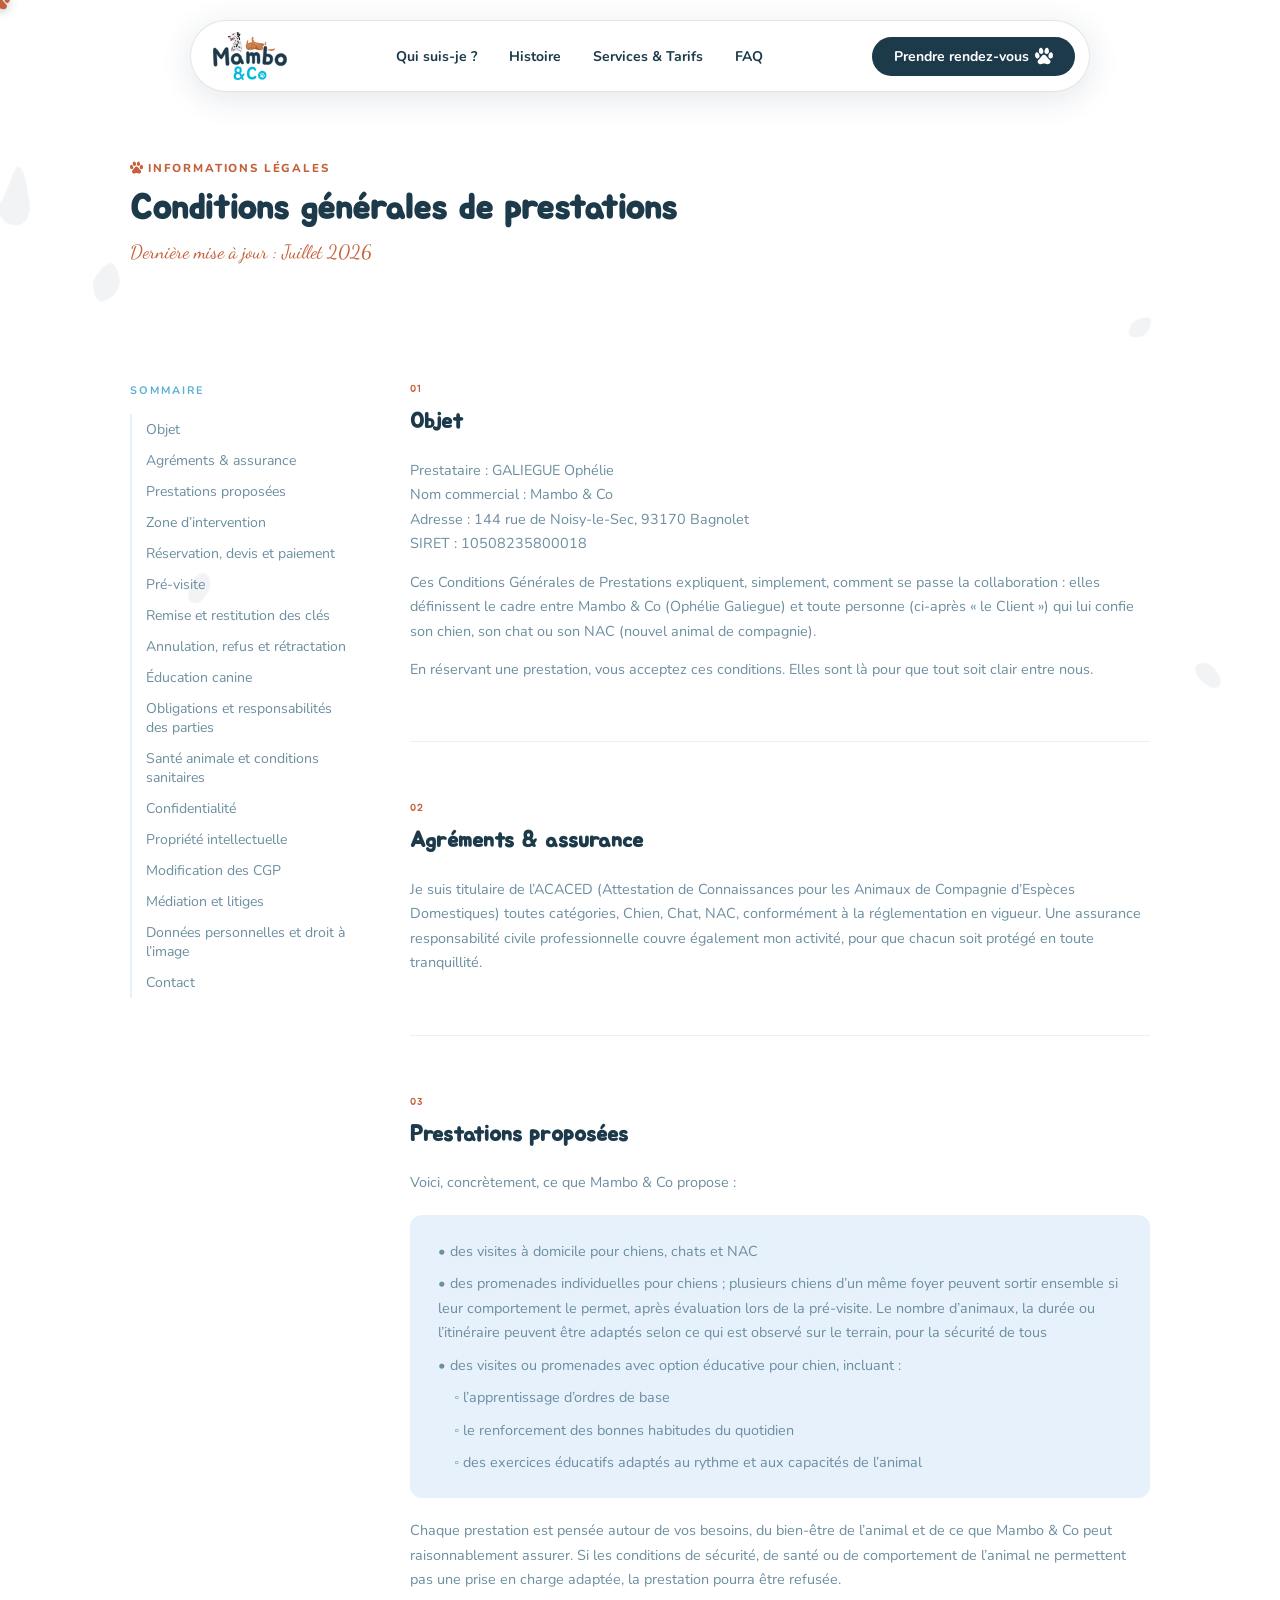
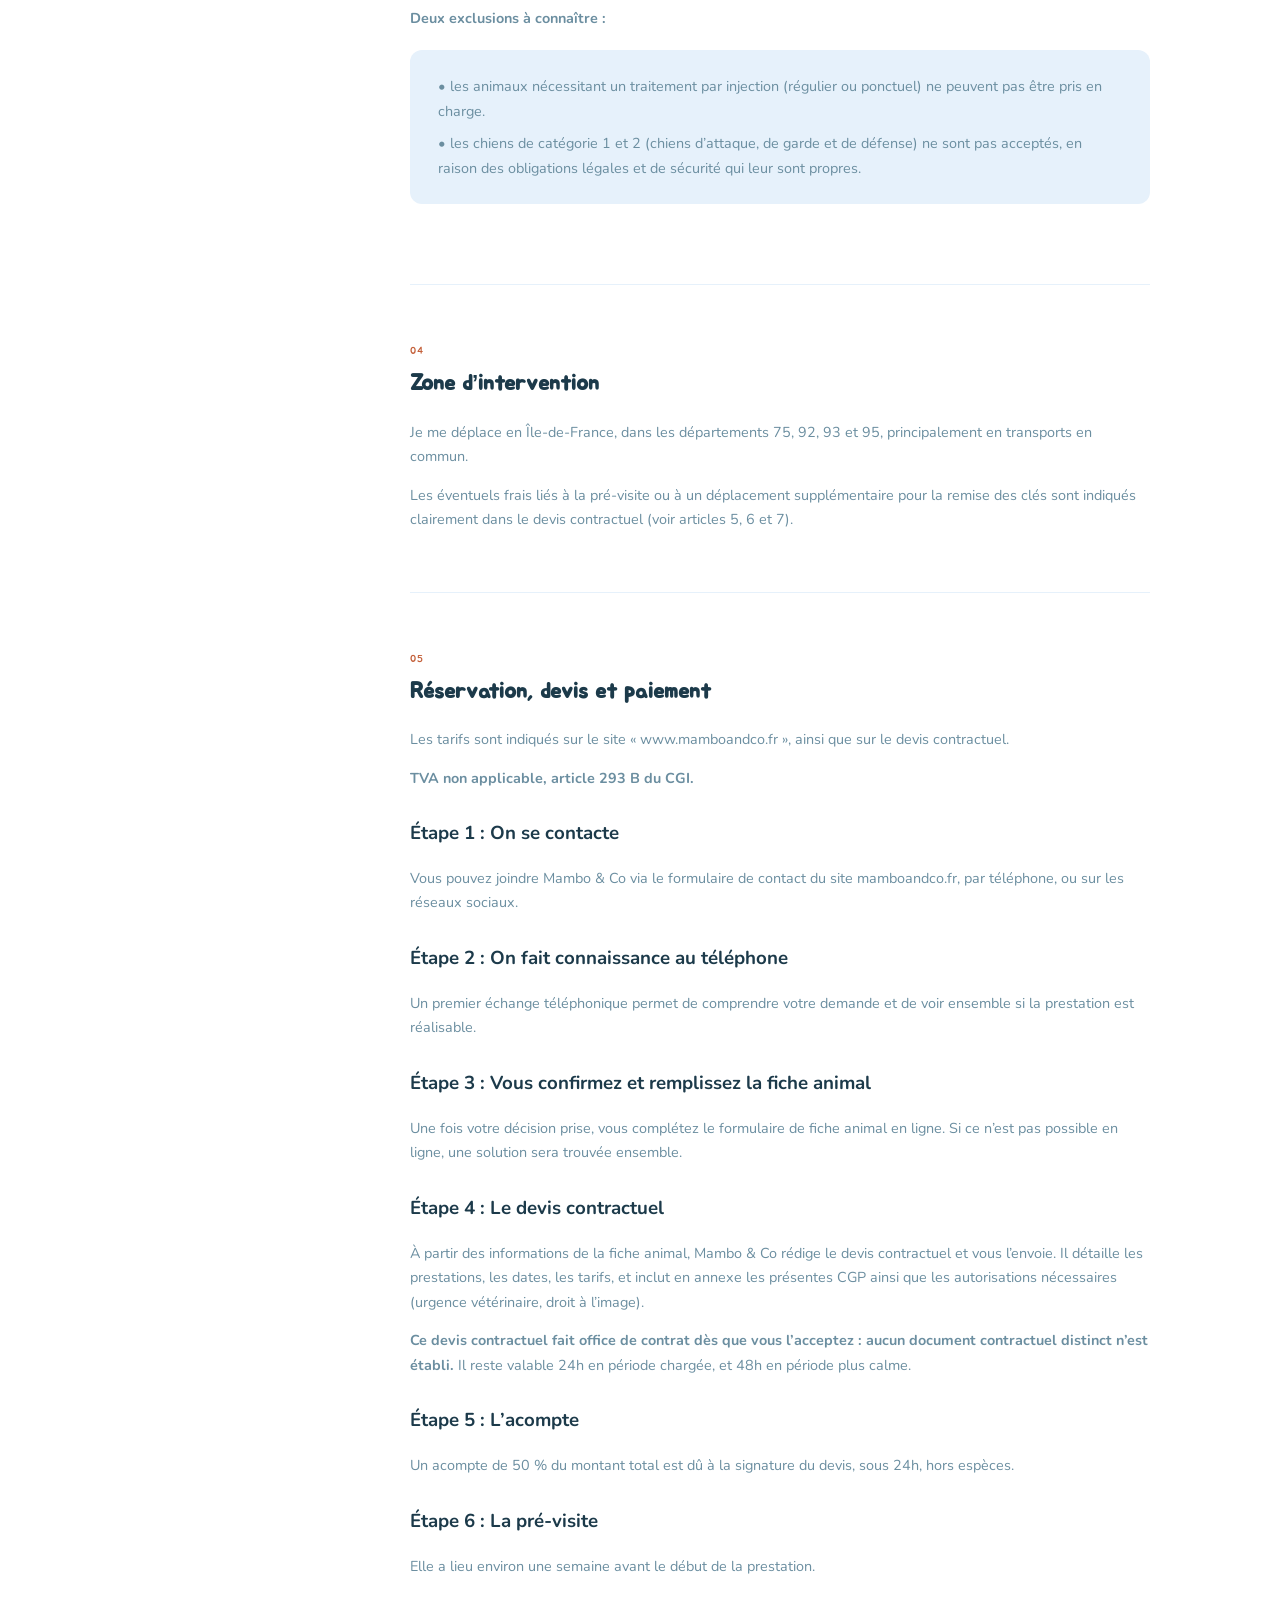
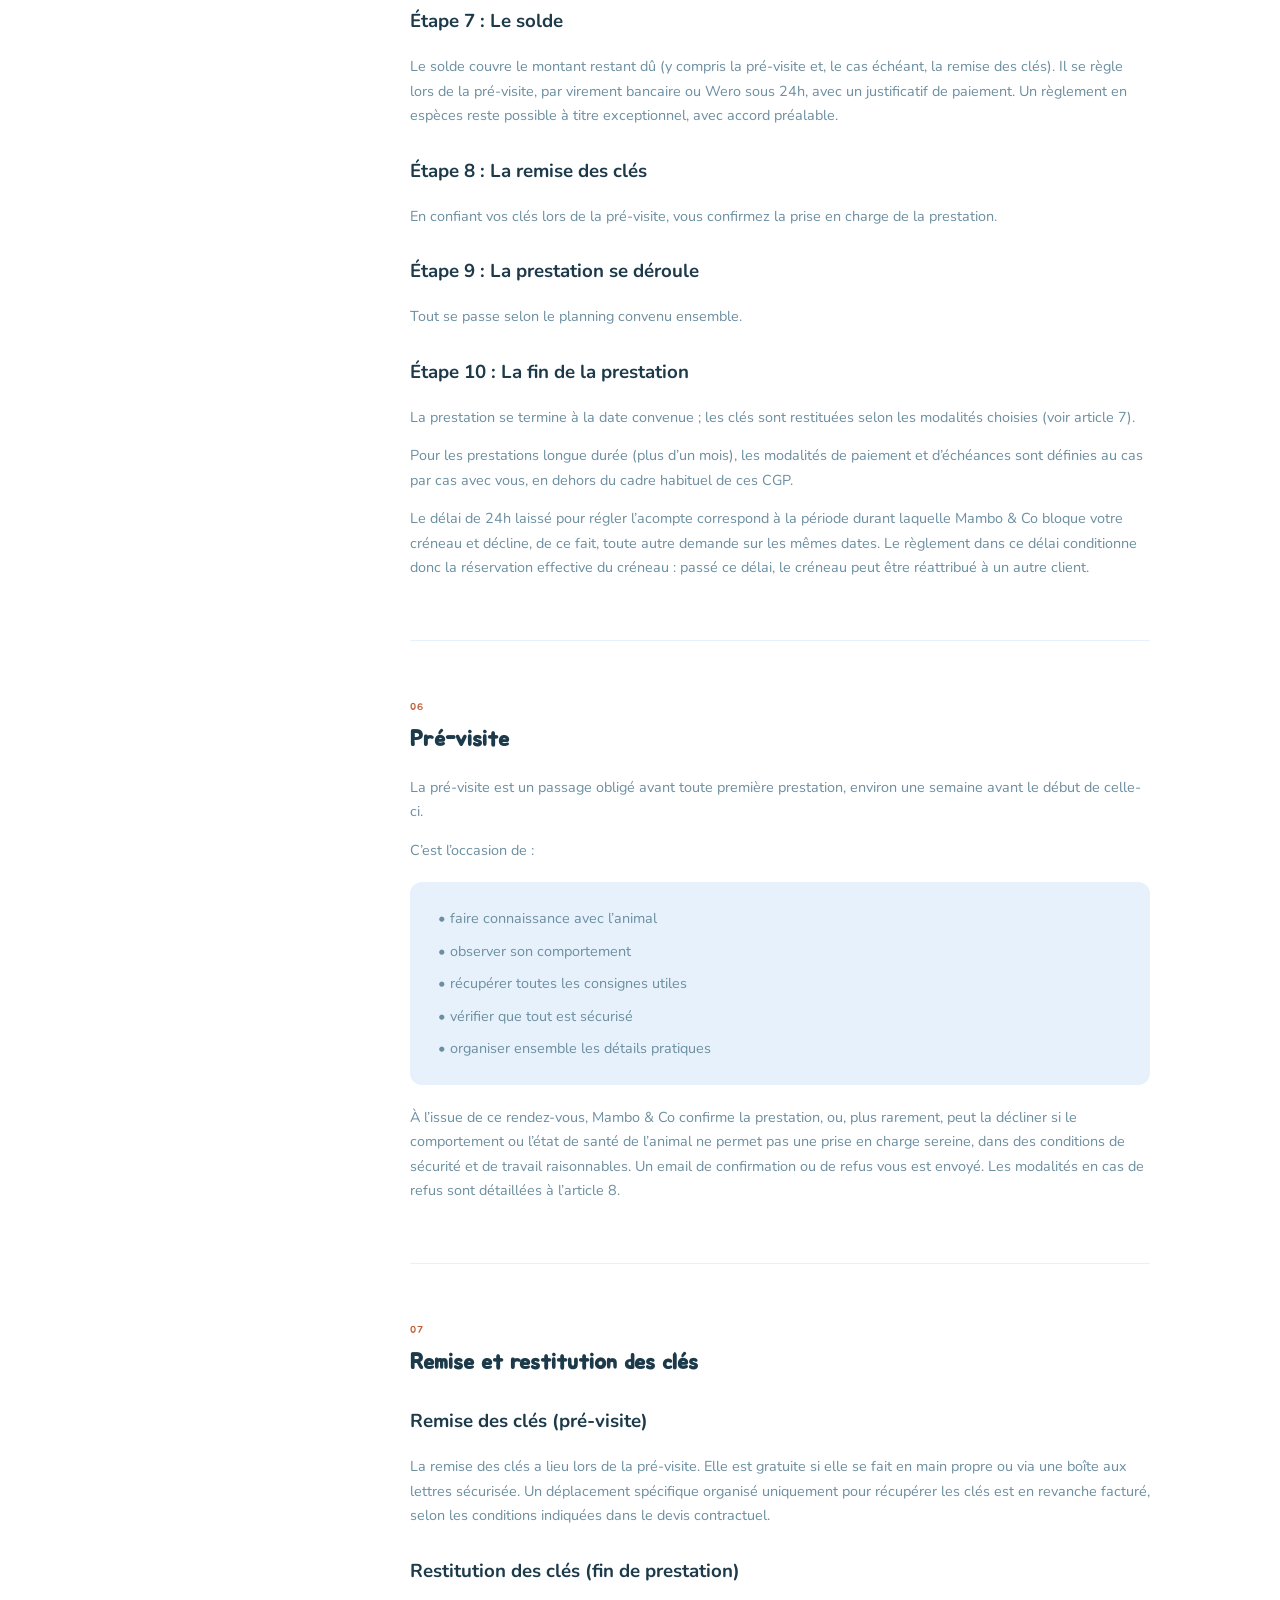
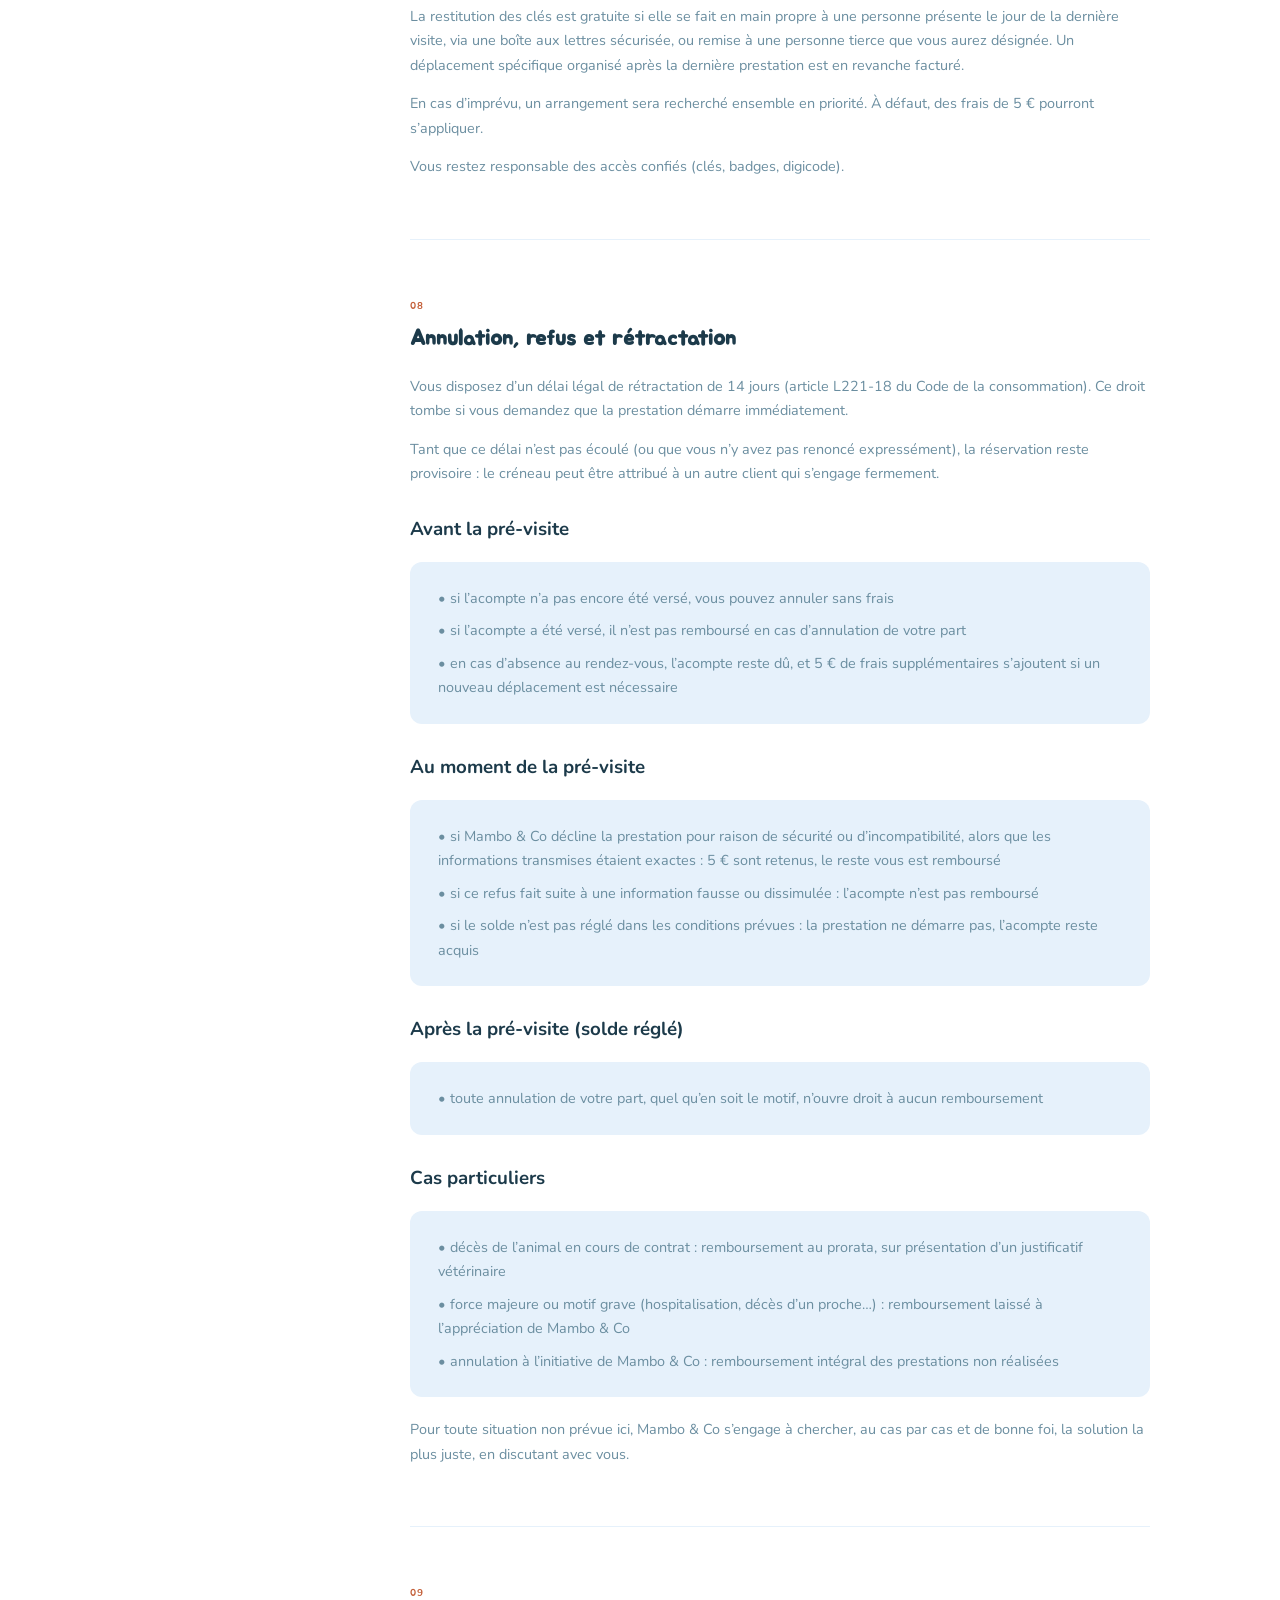
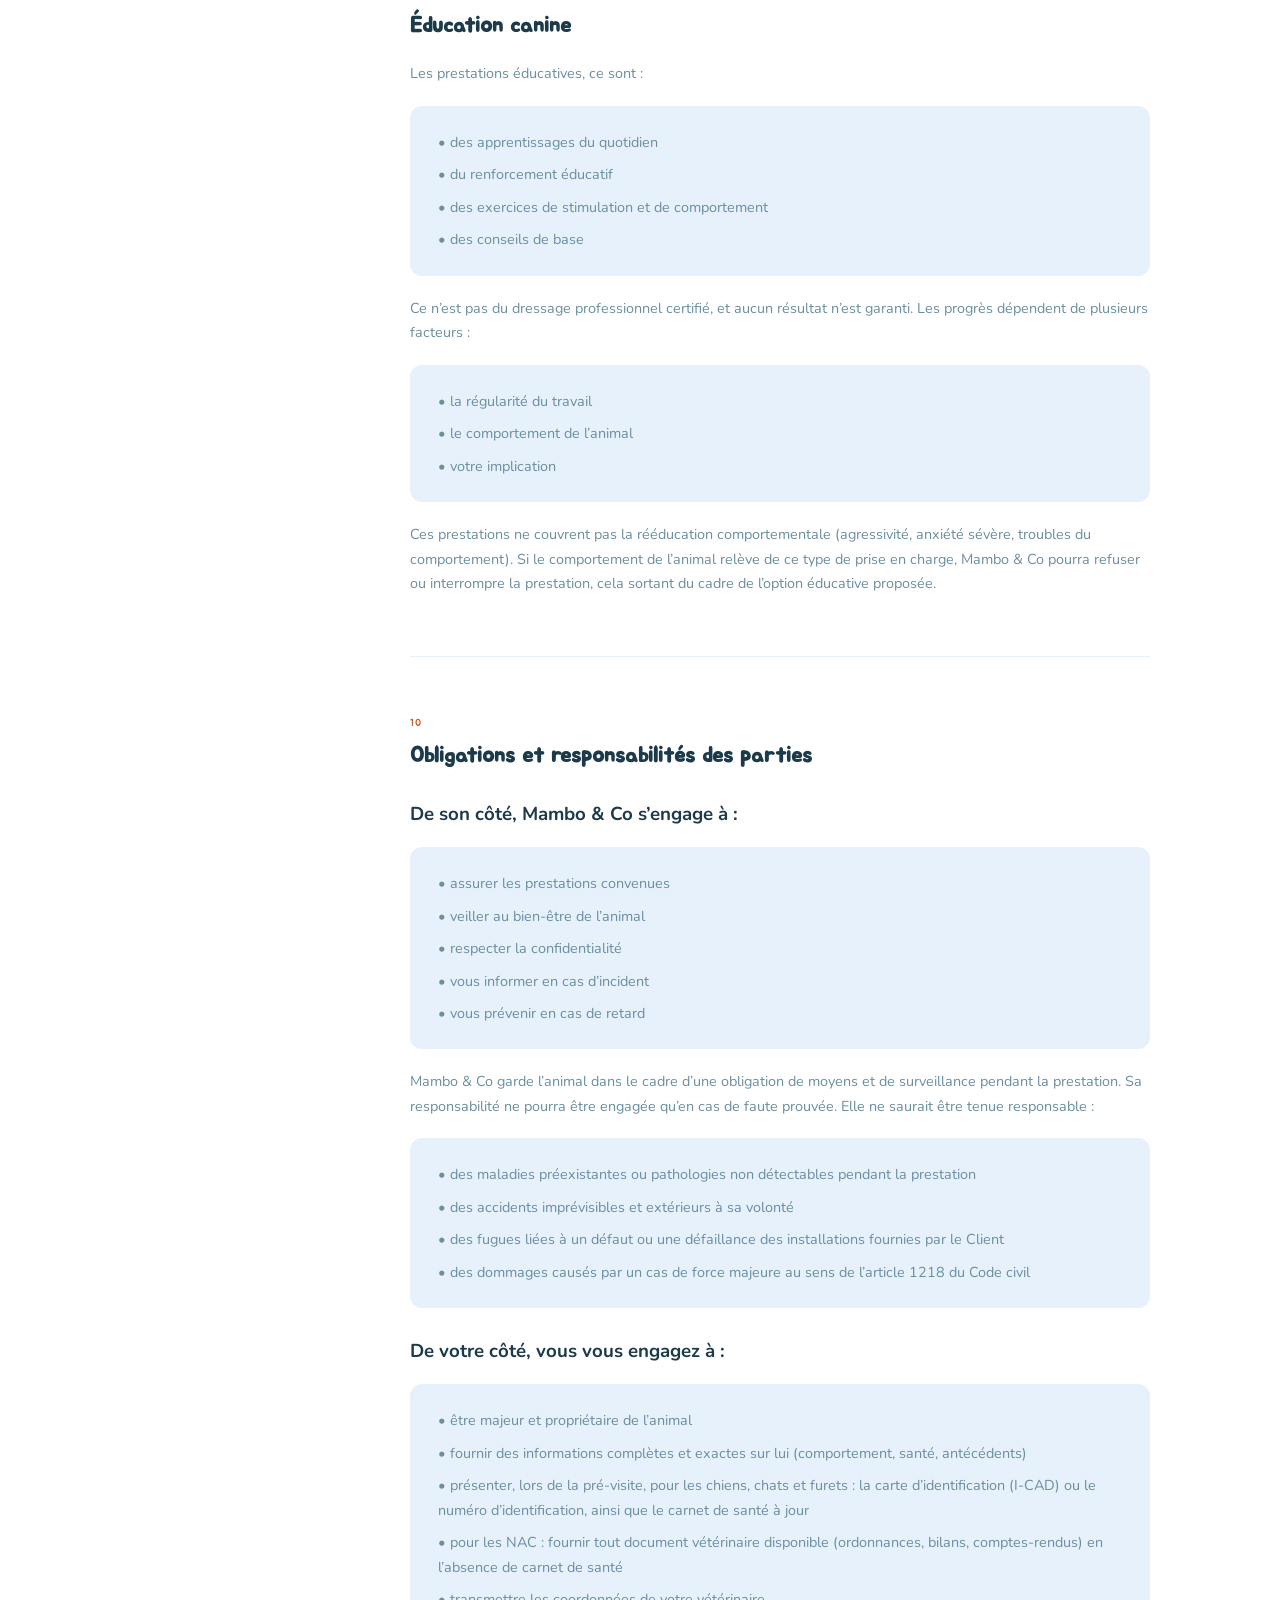
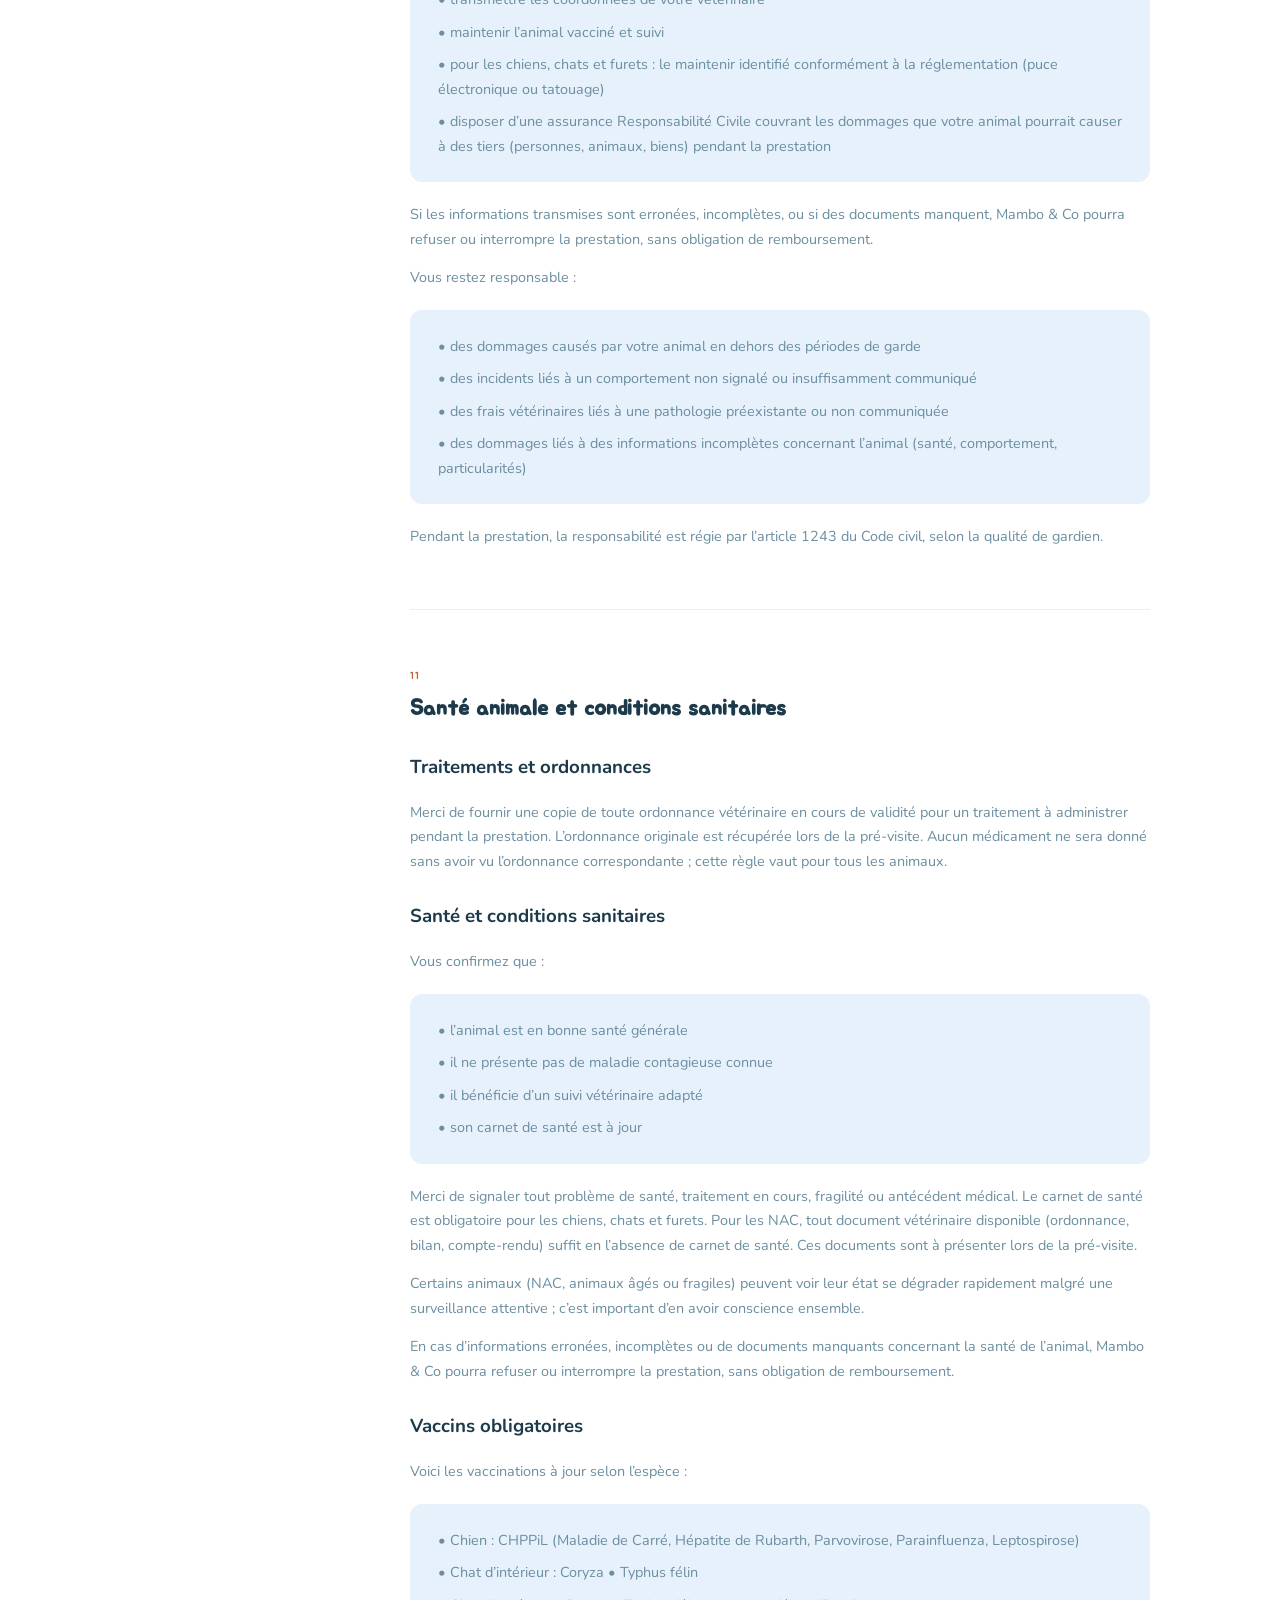
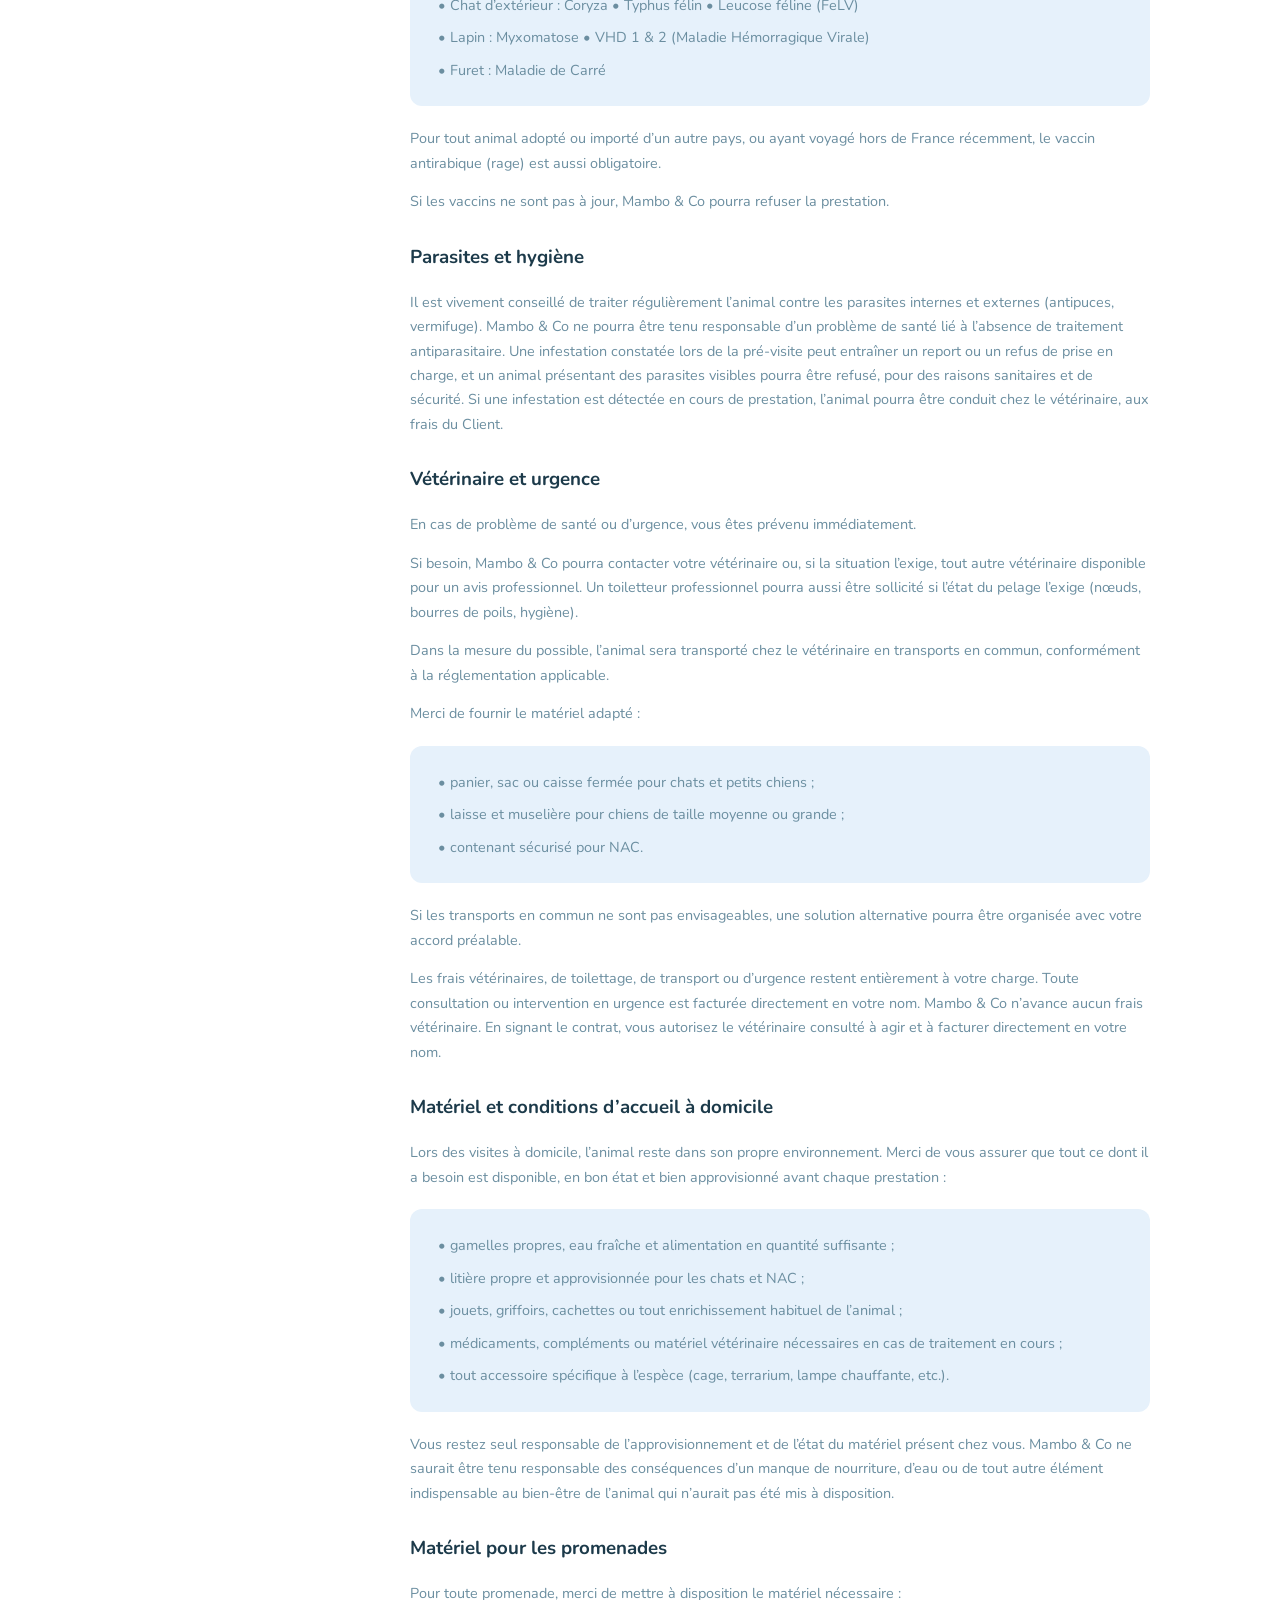
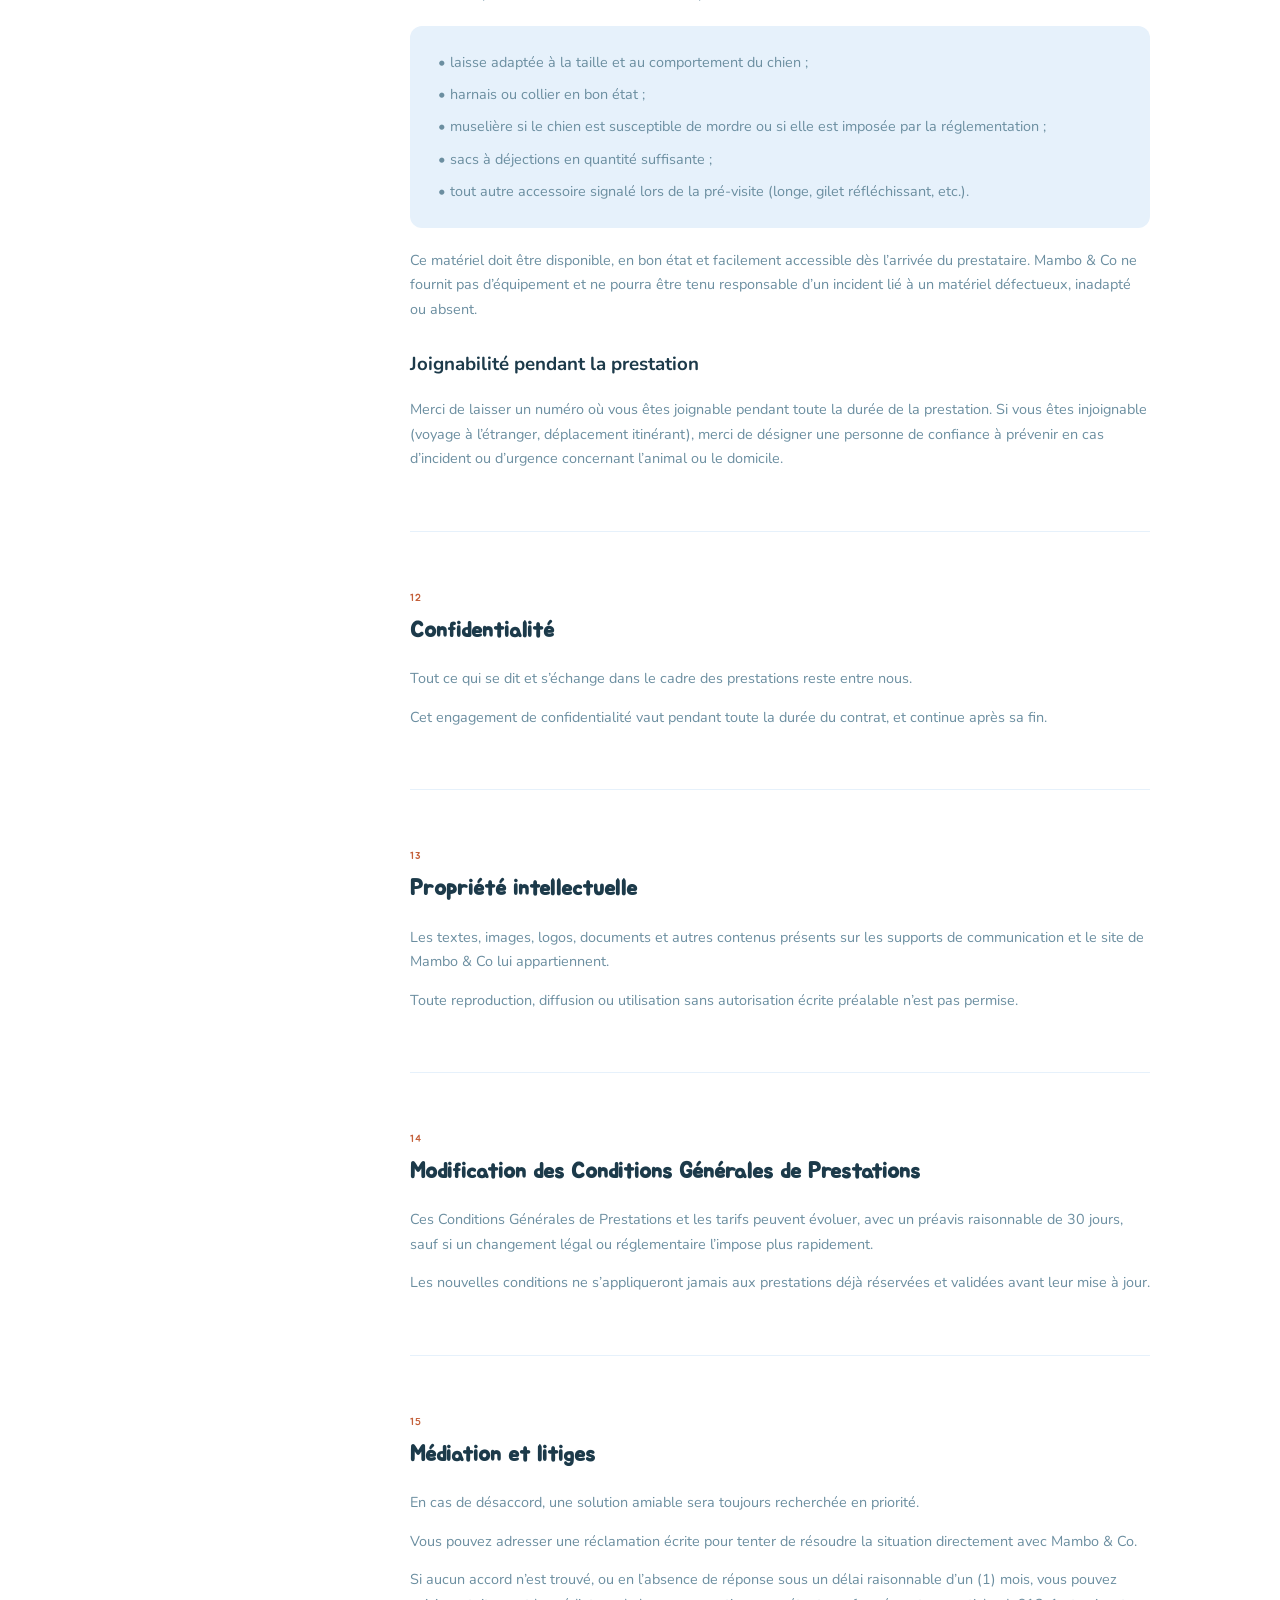
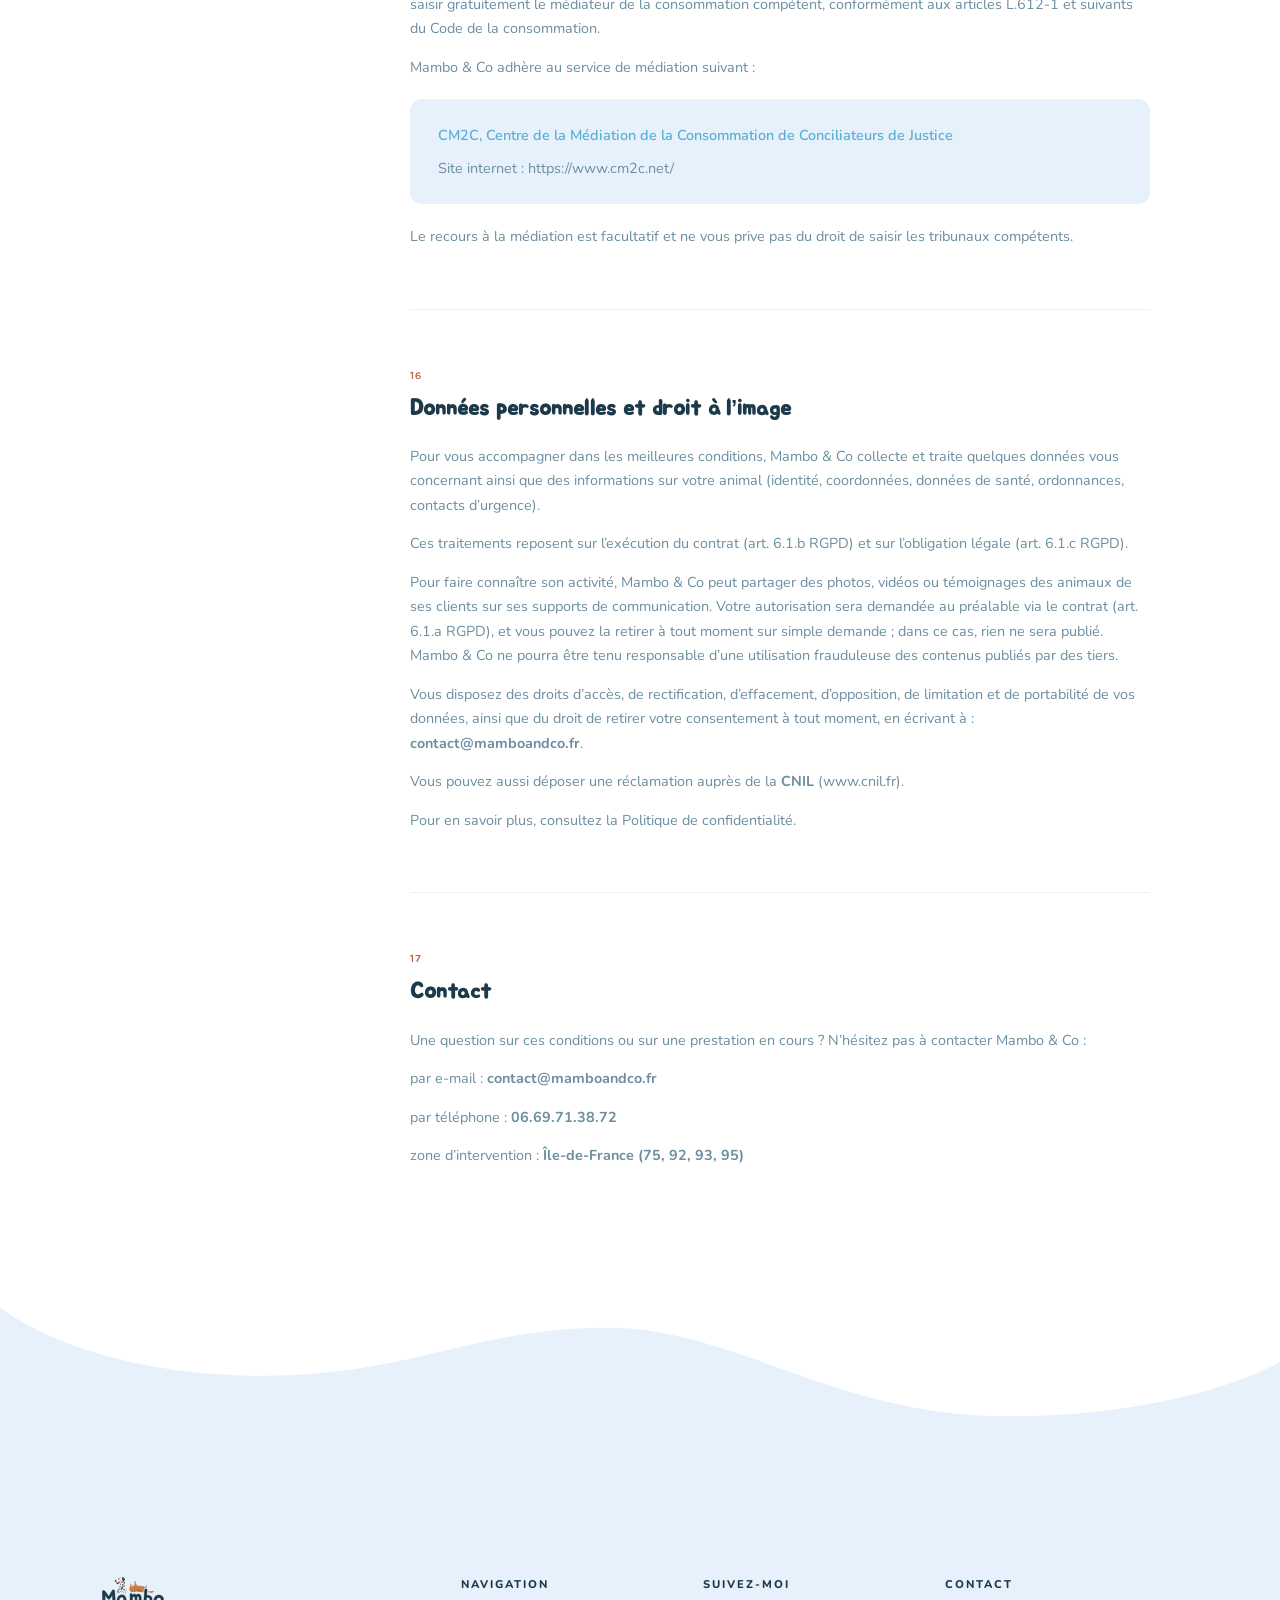
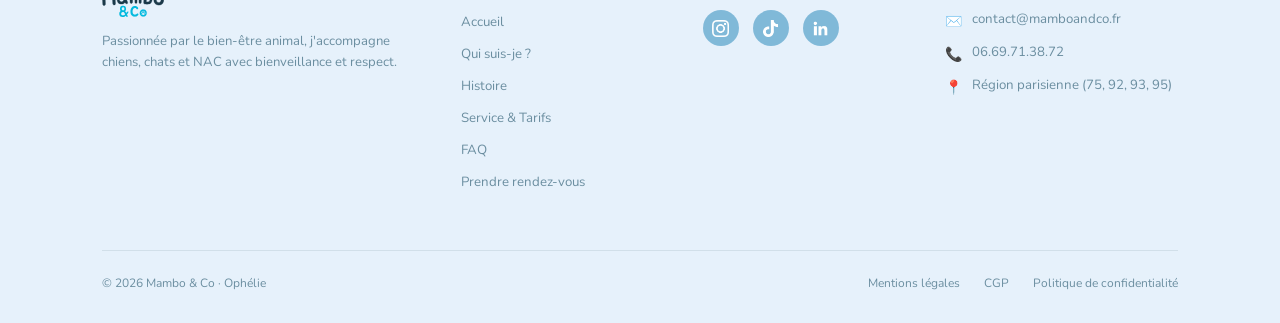
==== cgp.html @ d190497c "MAJ - JUILLET 2026" ====
<!DOCTYPE html>
<html lang="fr">
<head>
  <meta charset="UTF-8" />
  <meta name="viewport" content="width=device-width, initial-scale=1.0, viewport-fit=cover" />
  <title>Mambo & Co · Conditions générales de prestations</title>
  <link rel="preconnect" href="https://fonts.googleapis.com" />
  <link rel="stylesheet" href="css/style.css" />
  <link rel="stylesheet" href="css/styleold.css" />
  <link rel="stylesheet" href="css/discovery.css" />
  <link rel="stylesheet" href="css/theme.css" />
  <link rel="stylesheet" href="css/legal.css" />
  <link rel="icon" type="image/png" href="./img/00_site_content/FAVICON2.ico" />
  <link href="https://fonts.googleapis.com/css2?family=Nunito:wght@400;600;700;800&family=Dancing+Script:wght@600&display=swap" rel="stylesheet">

<style>
  .legal-nav{
    max-height: calc(100vh - 120px);
    overflow-y: auto;
    position: sticky;
    top: 100px;
    scrollbar-width: thin;
  }

  .legal-nav::-webkit-scrollbar{
    width: 6px;
  }

  .legal-nav::-webkit-scrollbar-thumb{
    background: rgba(0,0,0,0.25);
    border-radius: 10px;
  }

  @media (max-width: 980px){
    .legal-nav{
      max-height: none;
      overflow: visible;
      position: relative;
      top: auto;
    }
  }

  /* ── Taches dalmatien décoratives ── */
  .legal-dalma {
    position: fixed;
    pointer-events: none;
    fill: var(--navy, #1C3A4A);
    opacity: .06;
    z-index: 0;
  }
  .legal-dalma-tl { top: 80px; left: -20px; width: 240px; transform: rotate(-8deg); }
  .legal-dalma-br { bottom: 60px; right: -15px; width: 190px; transform: rotate(140deg); }
  .legal-dalma-tr { top: 200px; right: 30px; width: 160px; transform: rotate(25deg); }
  .legal-dalma-bl { bottom: 200px; left: 20px; width: 200px; transform: rotate(-150deg); }
</style>

</head>
<body>
<script src="js/loader.js"></script>

  <!-- ── TACHES DALMATIEN ─────────────────────────────── -->
  <svg class="legal-dalma legal-dalma-tl" viewBox="0 0 987 907" xmlns="http://www.w3.org/2000/svg" aria-hidden="true">
    <g transform="matrix(3.988622,0.324725,-0.324725,3.988622,-2578.938416,-4918.23623)"><path d="M885.124,1354.463C879.687,1342.395 861.187,1365.386 861.187,1371.656C861.187,1377.926 863.227,1391.198 870.849,1389.504C876.261,1388.302 886.846,1383.71 888.51,1372.224C889.189,1367.533 888.38,1361.692 885.124,1354.463Z"/></g>
    <g transform="matrix(4.77015,0.388351,-0.388351,4.77015,-3499.916374,-6422.322063)"><path d="M882.424,1343.096C876.988,1331.027 871.276,1358.139 861.187,1371.656C857.437,1376.681 863.275,1387.609 870.849,1389.504C884.218,1392.849 888.551,1379.874 886.804,1368.388C886.092,1363.702 885.681,1350.325 882.424,1343.096Z"/></g>
  </svg>
  <svg class="legal-dalma legal-dalma-br" viewBox="0 0 987 907" xmlns="http://www.w3.org/2000/svg" aria-hidden="true">
    <g transform="matrix(3.988622,0.324725,-0.324725,3.988622,-2835.513778,-3944.983184)"><path d="M848.742,1083.89C841.804,1086.492 840.937,1088.66 840.07,1099.934C839.203,1111.209 844.257,1120.315 853.221,1122.483C862.185,1124.651 864.353,1112.076 863.486,1103.837C862.618,1095.598 855.68,1081.288 848.742,1083.89Z"/></g>
  </svg>
  <svg class="legal-dalma legal-dalma-tr" viewBox="0 0 987 907" xmlns="http://www.w3.org/2000/svg" aria-hidden="true">
    <g transform="matrix(3.988622,0.324725,-0.324725,3.988622,-2578.938416,-4918.23623)"><path d="M885.124,1354.463C879.687,1342.395 861.187,1365.386 861.187,1371.656C861.187,1377.926 863.227,1391.198 870.849,1389.504C876.261,1388.302 886.846,1383.71 888.51,1372.224C889.189,1367.533 888.38,1361.692 885.124,1354.463Z"/></g>
  </svg>
  <svg class="legal-dalma legal-dalma-bl" viewBox="0 0 987 907" xmlns="http://www.w3.org/2000/svg" aria-hidden="true">
    <g transform="matrix(3.988622,0.324725,-0.324725,3.988622,-2835.513778,-3944.983184)"><path d="M848.742,1083.89C841.804,1086.492 840.937,1088.66 840.07,1099.934C839.203,1111.209 844.257,1120.315 853.221,1122.483C862.185,1124.651 864.353,1112.076 863.486,1103.837C862.618,1095.598 855.68,1081.288 848.742,1083.89Z"/></g>
  </svg>

  <!-- ── CURSEUR PATTE ──────────────────────────────────── -->
<div class="cursor" id="cursor">
  <svg viewBox="0 0 1000 1000" xmlns="http://www.w3.org/2000/svg" style="filter:drop-shadow(0 2px 5px rgba(26,50,73,.3))">
    <g transform="matrix(1.204453,0.237063,-0.22363,1.136206,-85.666284,-427.174696)">
      <path d="M354.62,846.029C301.597,863.055 241.728,824.268 220.914,759.407C193.883,675.204 212.01,583.98 265.044,566.965C318.067,549.939 387.869,619.689 412.934,697.768C433.748,762.629 407.654,829.003 354.62,846.029Z" class="paw-pad"/>
    </g>
    <g transform="matrix(1.204453,0.237063,-0.22363,1.136206,-85.666284,-427.174696)">
      <path d="M835.854,1045.89C758.167,1059.01 722.077,1030.15 672.255,1038.55C622.423,1046.96 597.81,1086.06 520.123,1099.16C418.421,1116.31 321.66,1002.79 399.8,903.756C496.911,780.694 507.513,644.724 603.091,628.604C698.679,612.484 753.298,737.44 885.408,821.838C991.711,889.757 937.546,1028.74 835.854,1045.89Z" class="paw-main"/>
    </g>
    <g transform="matrix(1.204453,0.237063,-0.22363,1.136206,-85.666284,-427.174696)">
      <path d="M599.488,455.277C592.797,373.555 630.637,282.414 686.131,277.864C741.645,273.325 793.268,350.683 800.484,438.818C806.043,506.715 765.557,565.441 710.053,569.981C654.55,574.531 605.047,523.175 599.488,455.277Z" class="paw-pad"/>
    </g>
    <g transform="matrix(1.204453,0.237063,-0.22363,1.136206,-85.666284,-427.174696)">
      <path d="M354.363,514.075C332.272,428.452 355.66,338.433 409.589,324.526C463.508,310.609 529.151,384.292 549.636,463.687C566.661,529.65 536.748,594.398 482.829,608.315C428.9,622.232 371.389,580.038 354.363,514.075Z" class="paw-pad"/>
    </g>
    <g transform="matrix(1.204453,0.237063,-0.22363,1.136206,-85.666284,-427.174696)">
      <path d="M909.145,752.479C853.466,753.797 807.031,699.651 805.415,631.548C803.48,549.579 846.549,460.785 902.217,459.477C957.896,458.16 1004.95,538.379 1007.04,626.782C1008.64,694.885 964.814,751.161 909.145,752.479Z" class="paw-pad"/>
    </g>
  </svg>
</div>

<!-- ── HEADER ─────────────────────────────────────────── -->
<header id="header">
  <nav id="navbar">
    <a href="index.html" class="nav-logo" aria-label="Mambo &amp; Co · Accueil">
      <img src="./img/00_site_content/Mambo & Co logo_1.svg" alt="Mambo &amp; Co" class="nav-logo-img" />
    </a>
    <div class="nav-links">
      <a href="index.html#about">Qui suis-je ?</a>
       <a href="index.html#histoire">Histoire</a>
      <a href="index.html#tarifs">Services &amp; Tarifs</a>
      <a href="index.html#faq">FAQ</a>
    </div>
    <div class="nav-cta">
      <a href="index.html#cta" class="btn-nav">Prendre rendez-vous <img src="./img/00_site_content/patte.svg" class="btn-paw-icon" alt=""></a>
    </div>
    <button class="menu-toggle" id="menuToggle" aria-label="Menu">
      <svg viewBox="0 0 1000 1000" xmlns="http://www.w3.org/2000/svg" width="22" height="22">
        <g transform="matrix(1.204453,0.237063,-0.22363,1.136206,-85.666284,-427.174696)">
          <path d="M354.62,846.029C301.597,863.055 241.728,824.268 220.914,759.407C193.883,675.204 212.01,583.98 265.044,566.965C318.067,549.939 387.869,619.689 412.934,697.768C433.748,762.629 407.654,829.003 354.62,846.029Z" fill="#1C3A4A"/>
        </g>
        <g transform="matrix(1.204453,0.237063,-0.22363,1.136206,-85.666284,-427.174696)">
          <path d="M835.854,1045.89C758.167,1059.01 722.077,1030.15 672.255,1038.55C622.423,1046.96 597.81,1086.06 520.123,1099.16C418.421,1116.31 321.66,1002.79 399.8,903.756C496.911,780.694 507.513,644.724 603.091,628.604C698.679,612.484 753.298,737.44 885.408,821.838C991.711,889.757 937.546,1028.74 835.854,1045.89Z" fill="#1C3A4A"/>
        </g>
        <g transform="matrix(1.204453,0.237063,-0.22363,1.136206,-85.666284,-427.174696)">
          <path d="M599.488,455.277C592.797,373.555 630.637,282.414 686.131,277.864C741.645,273.325 793.268,350.683 800.484,438.818C806.043,506.715 765.557,565.441 710.053,569.981C654.55,574.531 605.047,523.175 599.488,455.277Z" fill="#1C3A4A"/>
        </g>
        <g transform="matrix(1.204453,0.237063,-0.22363,1.136206,-85.666284,-427.174696)">
          <path d="M354.363,514.075C332.272,428.452 355.66,338.433 409.589,324.526C463.508,310.609 529.151,384.292 549.636,463.687C566.661,529.65 536.748,594.398 482.829,608.315C428.9,622.232 371.389,580.038 354.363,514.075Z" fill="#1C3A4A"/>
        </g>
        <g transform="matrix(1.204453,0.237063,-0.22363,1.136206,-85.666284,-427.174696)">
          <path d="M909.145,752.479C853.466,753.797 807.031,699.651 805.415,631.548C803.48,549.579 846.549,460.785 902.217,459.477C957.896,458.16 1004.95,538.379 1007.04,626.782C1008.64,694.885 964.814,751.161 909.145,752.479Z" fill="#1C3A4A"/>
        </g>
      </svg>
    </button>
    <div class="menu-dropdown">
      <nav class="mobile-nav-links">
        <a href="index.html#about"    class="mobile-link"><span class="mobile-link-num">01</span>Qui suis-je ?</a>
        <a href="index.html#histoire" class="mobile-link"><span class="mobile-link-num">02</span>Histoire</a>
        <a href="index.html#tarifs"   class="mobile-link"><span class="mobile-link-num">03</span>Services & Tarifs</a>
        <a href="index.html#faq"      class="mobile-link"><span class="mobile-link-num">04</span>FAQ</a>
      </nav>
      <a href="#cta" class="mobile-cta">Prendre rendez-vous <img src="./img/00_site_content/patte.svg" class="btn-paw-icon" alt=""></a>

      <div class="mobile-menu-footer">
            <span class="mobile-footer-copy">© 2026 Mambo & Co</span>
             <div class="social-row">
        <a class="social-btn2" href="https://www.instagram.com/mambo.and.co/" aria-label="Instagram" target="_blank">
          <img class="social-img" src="./img/assets/instagram.png" alt="Instagram" />
        </a>
        <a class="social-btn2" href="https://www.tiktok.com/@mambo.and.co/" aria-label="Tiktok" target="_blank"> 
          <img class="social-img" src="./img/assets/tik-tok.png" alt="Tiktok" />
        </a>
         <a class="social-btn2" href="https://www.linkedin.com/company/mamboandco" aria-label="LinkedIn" target="_blank"> 
        <img class="social-img" src="./img/assets/linkedin.png" alt="LinkedIn" />
         </a>
      </div>
        </div>

    </div>
  </nav>
</header>

<div class="legal-hero">
  <div class="section-label reveal"><img src="./img/00_site_content/patte.svg" class="label-paw-icon-terra" alt=""> Informations légales</div>
  <h2 class="section-title reveal">Conditions générales de prestations</h2>
  <p class="section-script reveal">Dernière mise à jour : Juillet 2026</p>
</div>

<div class="legal-body">

  
  <nav class="legal-nav">
    <div class="legal-nav-title">Sommaire</div>
    <a href="#article1">Objet</a>
    <a href="#article2">Agréments &amp; assurance</a>
    <a href="#article3">Prestations proposées</a>
    <a href="#article4">Zone d’intervention</a>
    <a href="#article5">Réservation, devis et paiement</a>
    <a href="#article6">Pré-visite</a>
    <a href="#article7">Remise et restitution des clés</a>
    <a href="#article8">Annulation, refus et rétractation</a>
    <a href="#article9">Éducation canine</a>
    <a href="#article10">Obligations et responsabilités des parties</a>
    <a href="#article11">Santé animale et conditions sanitaires</a>
    <a href="#article12">Confidentialité</a>
    <a href="#article13">Propriété intellectuelle</a>
    <a href="#article14">Modification des CGP</a>
    <a href="#article15">Médiation et litiges</a>
    <a href="#article16">Données personnelles et droit à l’image</a>
    <a href="#article17">Contact</a>
  </nav>

  <div class="legal-content">

    <div class="legal-section" id="article1">
      <span class="legal-section-num">01</span>
      <h2>Objet</h2>
      <p>Prestataire : GALIEGUE Ophélie<br>
Nom commercial : Mambo & Co<br>
Adresse : 144 rue de Noisy-le-Sec, 93170 Bagnolet<br>
SIRET : 10508235800018</p>
      <p>Ces Conditions Générales de Prestations expliquent, simplement, comment se passe la collaboration : elles définissent le cadre entre Mambo &amp; Co (Ophélie Galiegue) et toute personne (ci-après « le Client ») qui lui confie son chien, son chat ou son NAC (nouvel animal de compagnie).</p>
      <p>En réservant une prestation, vous acceptez ces conditions. Elles sont là pour que tout soit clair entre nous.</p>
    </div>

    <div class="legal-section" id="article2">
      <span class="legal-section-num">02</span>
      <h2>Agréments &amp; assurance</h2>
      <p>Je suis titulaire de l’ACACED (Attestation de Connaissances pour les Animaux de Compagnie d’Espèces Domestiques) toutes catégories, Chien, Chat, NAC, conformément à la réglementation en vigueur. Une assurance responsabilité civile professionnelle couvre également mon activité, pour que chacun soit protégé en toute tranquillité.</p>
    </div>

    <div class="legal-section" id="article3">
      <span class="legal-section-num">03</span>
      <h2>Prestations proposées</h2>
      <p>Voici, concrètement, ce que Mambo &amp; Co propose :</p>
      <div class="legal-info-block">
        <p>• des visites à domicile pour chiens, chats et NAC</p>
        <p>• des promenades individuelles pour chiens ; plusieurs chiens d’un même foyer peuvent sortir ensemble si leur comportement le permet, après évaluation lors de la pré-visite. Le nombre d’animaux, la durée ou l’itinéraire peuvent être adaptés selon ce qui est observé sur le terrain, pour la sécurité de tous</p>
        <p>• des visites ou promenades avec option éducative pour chien, incluant :</p>
        <p>&nbsp;&nbsp;&nbsp;&nbsp;◦ l’apprentissage d’ordres de base</p>
        <p>&nbsp;&nbsp;&nbsp;&nbsp;◦ le renforcement des bonnes habitudes du quotidien</p>
        <p>&nbsp;&nbsp;&nbsp;&nbsp;◦ des exercices éducatifs adaptés au rythme et aux capacités de l’animal</p>
      </div>
      <p>Chaque prestation est pensée autour de vos besoins, du bien-être de l’animal et de ce que Mambo &amp; Co peut raisonnablement assurer. Si les conditions de sécurité, de santé ou de comportement de l’animal ne permettent pas une prise en charge adaptée, la prestation pourra être refusée.</p>
      <p><strong>Deux exclusions à connaître :</strong></p>
      <div class="legal-info-block">
        <p>• les animaux nécessitant un traitement par injection (régulier ou ponctuel) ne peuvent pas être pris en charge.</p>
        <p>• les chiens de catégorie 1 et 2 (chiens d’attaque, de garde et de défense) ne sont pas acceptés, en raison des obligations légales et de sécurité qui leur sont propres.</p>
      </div>
    </div>

    <div class="legal-section" id="article4">
      <span class="legal-section-num">04</span>
      <h2>Zone d’intervention</h2>
      <p>Je me déplace en Île-de-France, dans les départements 75, 92, 93 et 95, principalement en transports en commun.</p>
      <p>Les éventuels frais liés à la pré-visite ou à un déplacement supplémentaire pour la remise des clés sont indiqués clairement dans le devis contractuel (voir articles 5, 6 et 7).</p>
    </div>

    <div class="legal-section" id="article5">
      <span class="legal-section-num">05</span>
      <h2>Réservation, devis et paiement</h2>
      <p>Les tarifs sont indiqués sur le site « www.mamboandco.fr », ainsi que sur le devis contractuel.</p>
      <p><strong>TVA non applicable, article 293 B du CGI.</strong></p>

      <h3>Étape 1 : On se contacte</h3>
      <p>Vous pouvez joindre Mambo &amp; Co via le formulaire de contact du site mamboandco.fr, par téléphone, ou sur les réseaux sociaux.</p>

      <h3>Étape 2 : On fait connaissance au téléphone</h3>
      <p>Un premier échange téléphonique permet de comprendre votre demande et de voir ensemble si la prestation est réalisable.</p>

      <h3>Étape 3 : Vous confirmez et remplissez la fiche animal</h3>
      <p>Une fois votre décision prise, vous complétez le formulaire de fiche animal en ligne. Si ce n’est pas possible en ligne, une solution sera trouvée ensemble.</p>

      <h3>Étape 4 : Le devis contractuel</h3>
      <p>À partir des informations de la fiche animal, Mambo &amp; Co rédige le devis contractuel et vous l’envoie. Il détaille les prestations, les dates, les tarifs, et inclut en annexe les présentes CGP ainsi que les autorisations nécessaires (urgence vétérinaire, droit à l’image).</p>
      <p><strong>Ce devis contractuel fait office de contrat dès que vous l’acceptez : aucun document contractuel distinct n’est établi.</strong> Il reste valable 24h en période chargée, et 48h en période plus calme.</p>

      <h3>Étape 5 : L’acompte</h3>
      <p>Un acompte de 50 % du montant total est dû à la signature du devis, sous 24h, hors espèces.</p>

      <h3>Étape 6 : La pré-visite</h3>
      <p>Elle a lieu environ une semaine avant le début de la prestation.</p>

      <h3>Étape 7 : Le solde</h3>
      <p>Le solde couvre le montant restant dû (y compris la pré-visite et, le cas échéant, la remise des clés). Il se règle lors de la pré-visite, par virement bancaire ou Wero sous 24h, avec un justificatif de paiement. Un règlement en espèces reste possible à titre exceptionnel, avec accord préalable.</p>

      <h3>Étape 8 : La remise des clés</h3>
      <p>En confiant vos clés lors de la pré-visite, vous confirmez la prise en charge de la prestation.</p>

      <h3>Étape 9 : La prestation se déroule</h3>
      <p>Tout se passe selon le planning convenu ensemble.</p>

      <h3>Étape 10 : La fin de la prestation</h3>
      <p>La prestation se termine à la date convenue ; les clés sont restituées selon les modalités choisies (voir article 7).</p>

      <p>Pour les prestations longue durée (plus d’un mois), les modalités de paiement et d’échéances sont définies au cas par cas avec vous, en dehors du cadre habituel de ces CGP.</p>
      <p>Le délai de 24h laissé pour régler l’acompte correspond à la période durant laquelle Mambo &amp; Co bloque votre créneau et décline, de ce fait, toute autre demande sur les mêmes dates. Le règlement dans ce délai conditionne donc la réservation effective du créneau : passé ce délai, le créneau peut être réattribué à un autre client.</p>
    </div>

    <div class="legal-section" id="article6">
      <span class="legal-section-num">06</span>
      <h2>Pré-visite</h2>
      <p>La pré-visite est un passage obligé avant toute première prestation, environ une semaine avant le début de celle-ci.</p>
      <p>C’est l’occasion de :</p>
      <div class="legal-info-block">
        <p>• faire connaissance avec l’animal</p>
        <p>• observer son comportement</p>
        <p>• récupérer toutes les consignes utiles</p>
        <p>• vérifier que tout est sécurisé</p>
        <p>• organiser ensemble les détails pratiques</p>
      </div>
      <p>À l’issue de ce rendez-vous, Mambo &amp; Co confirme la prestation, ou, plus rarement, peut la décliner si le comportement ou l’état de santé de l’animal ne permet pas une prise en charge sereine, dans des conditions de sécurité et de travail raisonnables. Un email de confirmation ou de refus vous est envoyé. Les modalités en cas de refus sont détaillées à l’article 8.</p>
    </div>

    <div class="legal-section" id="article7">
      <span class="legal-section-num">07</span>
      <h2>Remise et restitution des clés</h2>
      <h3>Remise des clés (pré-visite)</h3>
      <p>La remise des clés a lieu lors de la pré-visite. Elle est gratuite si elle se fait en main propre ou via une boîte aux lettres sécurisée. Un déplacement spécifique organisé uniquement pour récupérer les clés est en revanche facturé, selon les conditions indiquées dans le devis contractuel.</p>
      <h3>Restitution des clés (fin de prestation)</h3>
      <p>La restitution des clés est gratuite si elle se fait en main propre à une personne présente le jour de la dernière visite, via une boîte aux lettres sécurisée, ou remise à une personne tierce que vous aurez désignée. Un déplacement spécifique organisé après la dernière prestation est en revanche facturé.</p>
      <p>En cas d’imprévu, un arrangement sera recherché ensemble en priorité. À défaut, des frais de 5 € pourront s’appliquer.</p>
      <p>Vous restez responsable des accès confiés (clés, badges, digicode).</p>
    </div>

    <div class="legal-section" id="article8">
      <span class="legal-section-num">08</span>
      <h2>Annulation, refus et rétractation</h2>
      <p>Vous disposez d’un délai légal de rétractation de 14 jours (article L221-18 du Code de la consommation). Ce droit tombe si vous demandez que la prestation démarre immédiatement.</p>
      <p>Tant que ce délai n’est pas écoulé (ou que vous n’y avez pas renoncé expressément), la réservation reste provisoire : le créneau peut être attribué à un autre client qui s’engage fermement.</p>
      <h3>Avant la pré-visite</h3>
      <div class="legal-info-block">
        <p>• si l’acompte n’a pas encore été versé, vous pouvez annuler sans frais</p>
        <p>• si l’acompte a été versé, il n’est pas remboursé en cas d’annulation de votre part</p>
        <p>• en cas d’absence au rendez-vous, l’acompte reste dû, et 5 € de frais supplémentaires s’ajoutent si un nouveau déplacement est nécessaire</p>
      </div>

      <h3>Au moment de la pré-visite</h3>
      <div class="legal-info-block">
        <p>• si Mambo &amp; Co décline la prestation pour raison de sécurité ou d’incompatibilité, alors que les informations transmises étaient exactes : 5 € sont retenus, le reste vous est remboursé</p>
        <p>• si ce refus fait suite à une information fausse ou dissimulée : l’acompte n’est pas remboursé</p>
        <p>• si le solde n’est pas réglé dans les conditions prévues : la prestation ne démarre pas, l’acompte reste acquis</p>
      </div>

      <h3>Après la pré-visite (solde réglé)</h3>
      <div class="legal-info-block">
        <p>• toute annulation de votre part, quel qu’en soit le motif, n’ouvre droit à aucun remboursement</p>
      </div>

      <h3>Cas particuliers</h3>
      <div class="legal-info-block">
        <p>• décès de l’animal en cours de contrat : remboursement au prorata, sur présentation d’un justificatif vétérinaire</p>
        <p>• force majeure ou motif grave (hospitalisation, décès d’un proche…) : remboursement laissé à l’appréciation de Mambo &amp; Co</p>
        <p>• annulation à l’initiative de Mambo &amp; Co : remboursement intégral des prestations non réalisées</p>
      </div>

      <p>Pour toute situation non prévue ici, Mambo &amp; Co s’engage à chercher, au cas par cas et de bonne foi, la solution la plus juste, en discutant avec vous.</p>
    </div>

    <div class="legal-section" id="article9">
      <span class="legal-section-num">09</span>
      <h2>Éducation canine</h2>
      <p>Les prestations éducatives, ce sont :</p>
      <div class="legal-info-block">
        <p>• des apprentissages du quotidien</p>
        <p>• du renforcement éducatif</p>
        <p>• des exercices de stimulation et de comportement</p>
        <p>• des conseils de base</p>
      </div>
      <p>Ce n’est pas du dressage professionnel certifié, et aucun résultat n’est garanti. Les progrès dépendent de plusieurs facteurs :</p>
      <div class="legal-info-block">
        <p>• la régularité du travail</p>
        <p>• le comportement de l’animal</p>
        <p>• votre implication</p>
      </div>
      <p>Ces prestations ne couvrent pas la rééducation comportementale (agressivité, anxiété sévère, troubles du comportement). Si le comportement de l’animal relève de ce type de prise en charge, Mambo &amp; Co pourra refuser ou interrompre la prestation, cela sortant du cadre de l’option éducative proposée.</p>
    </div>

    <div class="legal-section" id="article10">
      <span class="legal-section-num">10</span>
      <h2>Obligations et responsabilités des parties</h2>

      <h3>De son côté, Mambo &amp; Co s’engage à :</h3>
      <div class="legal-info-block">
        <p>• assurer les prestations convenues</p>
        <p>• veiller au bien-être de l’animal</p>
        <p>• respecter la confidentialité</p>
        <p>• vous informer en cas d’incident</p>
        <p>• vous prévenir en cas de retard</p>
      </div>
      <p>Mambo &amp; Co garde l’animal dans le cadre d’une obligation de moyens et de surveillance pendant la prestation. Sa responsabilité ne pourra être engagée qu’en cas de faute prouvée. Elle ne saurait être tenue responsable :</p>
      <div class="legal-info-block">
        <p>• des maladies préexistantes ou pathologies non détectables pendant la prestation</p>
        <p>• des accidents imprévisibles et extérieurs à sa volonté</p>
        <p>• des fugues liées à un défaut ou une défaillance des installations fournies par le Client</p>
        <p>• des dommages causés par un cas de force majeure au sens de l’article 1218 du Code civil</p>
      </div>

      <h3>De votre côté, vous vous engagez à :</h3>
      <div class="legal-info-block">
        <p>• être majeur et propriétaire de l’animal</p>
        <p>• fournir des informations complètes et exactes sur lui (comportement, santé, antécédents)</p>
        <p>• présenter, lors de la pré-visite, pour les chiens, chats et furets : la carte d’identification (I-CAD) ou le numéro d’identification, ainsi que le carnet de santé à jour</p>
        <p>• pour les NAC : fournir tout document vétérinaire disponible (ordonnances, bilans, comptes-rendus) en l’absence de carnet de santé</p>
        <p>• transmettre les coordonnées de votre vétérinaire</p>
        <p>• maintenir l’animal vacciné et suivi</p>
        <p>• pour les chiens, chats et furets : le maintenir identifié conformément à la réglementation (puce électronique ou tatouage)</p>
        <p>• disposer d’une assurance Responsabilité Civile couvrant les dommages que votre animal pourrait causer à des tiers (personnes, animaux, biens) pendant la prestation</p>
      </div>
      <p>Si les informations transmises sont erronées, incomplètes, ou si des documents manquent, Mambo &amp; Co pourra refuser ou interrompre la prestation, sans obligation de remboursement.</p>
      <p>Vous restez responsable :</p>
      <div class="legal-info-block">
        <p>• des dommages causés par votre animal en dehors des périodes de garde</p>
        <p>• des incidents liés à un comportement non signalé ou insuffisamment communiqué</p>
        <p>• des frais vétérinaires liés à une pathologie préexistante ou non communiquée</p>
        <p>• des dommages liés à des informations incomplètes concernant l’animal (santé, comportement, particularités)</p>
      </div>
      <p>Pendant la prestation, la responsabilité est régie par l’article 1243 du Code civil, selon la qualité de gardien.</p>
    </div>

    <div class="legal-section" id="article11">
      <span class="legal-section-num">11</span>
      <h2>Santé animale et conditions sanitaires</h2>

      <h3>Traitements et ordonnances</h3>
      <p>Merci de fournir une copie de toute ordonnance vétérinaire en cours de validité pour un traitement à administrer pendant la prestation. L’ordonnance originale est récupérée lors de la pré-visite. Aucun médicament ne sera donné sans avoir vu l’ordonnance correspondante ; cette règle vaut pour tous les animaux.</p>

      <h3>Santé et conditions sanitaires</h3>
      <p>Vous confirmez que :</p>
      <div class="legal-info-block">
        <p>• l’animal est en bonne santé générale</p>
        <p>• il ne présente pas de maladie contagieuse connue</p>
        <p>• il bénéficie d’un suivi vétérinaire adapté</p>
        <p>• son carnet de santé est à jour</p>
      </div>
      <p>Merci de signaler tout problème de santé, traitement en cours, fragilité ou antécédent médical. Le carnet de santé est obligatoire pour les chiens, chats et furets. Pour les NAC, tout document vétérinaire disponible (ordonnance, bilan, compte-rendu) suffit en l’absence de carnet de santé. Ces documents sont à présenter lors de la pré-visite.</p>
      <p>Certains animaux (NAC, animaux âgés ou fragiles) peuvent voir leur état se dégrader rapidement malgré une surveillance attentive ; c’est important d’en avoir conscience ensemble.</p>
      <p>En cas d’informations erronées, incomplètes ou de documents manquants concernant la santé de l’animal, Mambo &amp; Co pourra refuser ou interrompre la prestation, sans obligation de remboursement.</p>

      <h3>Vaccins obligatoires</h3>
      <p>Voici les vaccinations à jour selon l’espèce :</p>
      <div class="legal-info-block">
        <p>• Chien : CHPPiL (Maladie de Carré, Hépatite de Rubarth, Parvovirose, Parainfluenza, Leptospirose)</p>
        <p>• Chat d’intérieur : Coryza • Typhus félin</p>
        <p>• Chat d’extérieur : Coryza • Typhus félin • Leucose féline (FeLV)</p>
        <p>• Lapin : Myxomatose • VHD 1 & 2 (Maladie Hémorragique Virale)</p>
        <p>• Furet : Maladie de Carré</p>
      </div>
      <p>Pour tout animal adopté ou importé d’un autre pays, ou ayant voyagé hors de France récemment, le vaccin antirabique (rage) est aussi obligatoire.</p>
      <p>Si les vaccins ne sont pas à jour, Mambo &amp; Co pourra refuser la prestation.</p>

      <h3>Parasites et hygiène</h3>
      <p>Il est vivement conseillé de traiter régulièrement l’animal contre les parasites internes et externes (antipuces, vermifuge). Mambo &amp; Co ne pourra être tenu responsable d’un problème de santé lié à l’absence de traitement antiparasitaire. Une infestation constatée lors de la pré-visite peut entraîner un report ou un refus de prise en charge, et un animal présentant des parasites visibles pourra être refusé, pour des raisons sanitaires et de sécurité. Si une infestation est détectée en cours de prestation, l’animal pourra être conduit chez le vétérinaire, aux frais du Client.</p>

      <h3>Vétérinaire et urgence</h3>
      <p>En cas de problème de santé ou d’urgence, vous êtes prévenu immédiatement.</p>
      <p>Si besoin, Mambo &amp; Co pourra contacter votre vétérinaire ou, si la situation l’exige, tout autre vétérinaire disponible pour un avis professionnel. Un toiletteur professionnel pourra aussi être sollicité si l’état du pelage l’exige (nœuds, bourres de poils, hygiène).</p>
      <p>Dans la mesure du possible, l’animal sera transporté chez le vétérinaire en transports en commun, conformément à la réglementation applicable.</p>
      <p>Merci de fournir le matériel adapté :</p>
      <div class="legal-info-block">
        <p>• panier, sac ou caisse fermée pour chats et petits chiens ;</p>
        <p>• laisse et muselière pour chiens de taille moyenne ou grande ;</p>
        <p>• contenant sécurisé pour NAC.</p>
      </div>
      <p>Si les transports en commun ne sont pas envisageables, une solution alternative pourra être organisée avec votre accord préalable.</p>
      <p>Les frais vétérinaires, de toilettage, de transport ou d’urgence restent entièrement à votre charge. Toute consultation ou intervention en urgence est facturée directement en votre nom. Mambo &amp; Co n’avance aucun frais vétérinaire. En signant le contrat, vous autorisez le vétérinaire consulté à agir et à facturer directement en votre nom.</p>

      <h3>Matériel et conditions d’accueil à domicile</h3>
      <p>Lors des visites à domicile, l’animal reste dans son propre environnement. Merci de vous assurer que tout ce dont il a besoin est disponible, en bon état et bien approvisionné avant chaque prestation :</p>
      <div class="legal-info-block">
        <p>• gamelles propres, eau fraîche et alimentation en quantité suffisante ;</p>
        <p>• litière propre et approvisionnée pour les chats et NAC ;</p>
        <p>• jouets, griffoirs, cachettes ou tout enrichissement habituel de l’animal ;</p>
        <p>• médicaments, compléments ou matériel vétérinaire nécessaires en cas de traitement en cours ;</p>
        <p>• tout accessoire spécifique à l’espèce (cage, terrarium, lampe chauffante, etc.).</p>
      </div>
      <p>Vous restez seul responsable de l’approvisionnement et de l’état du matériel présent chez vous. Mambo &amp; Co ne saurait être tenu responsable des conséquences d’un manque de nourriture, d’eau ou de tout autre élément indispensable au bien-être de l’animal qui n’aurait pas été mis à disposition.</p>

      <h3>Matériel pour les promenades</h3>
      <p>Pour toute promenade, merci de mettre à disposition le matériel nécessaire :</p>
      <div class="legal-info-block">
        <p>• laisse adaptée à la taille et au comportement du chien ;</p>
        <p>• harnais ou collier en bon état ;</p>
        <p>• muselière si le chien est susceptible de mordre ou si elle est imposée par la réglementation ;</p>
        <p>• sacs à déjections en quantité suffisante ;</p>
        <p>• tout autre accessoire signalé lors de la pré-visite (longe, gilet réfléchissant, etc.).</p>
      </div>
      <p>Ce matériel doit être disponible, en bon état et facilement accessible dès l’arrivée du prestataire. Mambo &amp; Co ne fournit pas d’équipement et ne pourra être tenu responsable d’un incident lié à un matériel défectueux, inadapté ou absent.</p>

      <h3>Joignabilité pendant la prestation</h3>
      <p>Merci de laisser un numéro où vous êtes joignable pendant toute la durée de la prestation. Si vous êtes injoignable (voyage à l’étranger, déplacement itinérant), merci de désigner une personne de confiance à prévenir en cas d’incident ou d’urgence concernant l’animal ou le domicile.</p>
    </div>

    <div class="legal-section" id="article12">
      <span class="legal-section-num">12</span>
      <h2>Confidentialité</h2>
      <p>Tout ce qui se dit et s’échange dans le cadre des prestations reste entre nous.</p>
      <p>Cet engagement de confidentialité vaut pendant toute la durée du contrat, et continue après sa fin.</p>
    </div>

    <div class="legal-section" id="article13">
      <span class="legal-section-num">13</span>
      <h2>Propriété intellectuelle</h2>
      <p>Les textes, images, logos, documents et autres contenus présents sur les supports de communication et le site de Mambo &amp; Co lui appartiennent.</p>
      <p>Toute reproduction, diffusion ou utilisation sans autorisation écrite préalable n’est pas permise.</p>
    </div>

    <div class="legal-section" id="article14">
      <span class="legal-section-num">14</span>
      <h2>Modification des Conditions Générales de Prestations</h2>
      <p>Ces Conditions Générales de Prestations et les tarifs peuvent évoluer, avec un préavis raisonnable de 30 jours, sauf si un changement légal ou réglementaire l’impose plus rapidement.</p>
      <p>Les nouvelles conditions ne s’appliqueront jamais aux prestations déjà réservées et validées avant leur mise à jour.</p>
    </div>

    <div class="legal-section" id="article15">
      <span class="legal-section-num">15</span>
      <h2>Médiation et litiges</h2>
      <p>En cas de désaccord, une solution amiable sera toujours recherchée en priorité.</p>
      <p>Vous pouvez adresser une réclamation écrite pour tenter de résoudre la situation directement avec Mambo &amp; Co.</p>
      <p>Si aucun accord n’est trouvé, ou en l’absence de réponse sous un délai raisonnable d’un (1) mois, vous pouvez saisir gratuitement le médiateur de la consommation compétent, conformément aux articles L.612-1 et suivants du Code de la consommation.</p>
      <p>Mambo &amp; Co adhère au service de médiation suivant :</p>
      <div class="legal-info-block">
        <p><strong>CM2C, Centre de la Médiation de la Consommation de Conciliateurs de Justice</strong></p>
        <p>Site internet : <a href="https://www.cm2c.net/" target="_blank" rel="noopener" style="color:var(--bleu-clair)">https://www.cm2c.net/</a></p>
      </div>
      <p>Le recours à la médiation est facultatif et ne vous prive pas du droit de saisir les tribunaux compétents.</p>
    </div>

    <div class="legal-section" id="article16">
      <span class="legal-section-num">16</span>
      <h2>Données personnelles et droit à l’image</h2>
      <p>Pour vous accompagner dans les meilleures conditions, Mambo &amp; Co collecte et traite quelques données vous concernant ainsi que des informations sur votre animal (identité, coordonnées, données de santé, ordonnances, contacts d’urgence).</p>
      <p>Ces traitements reposent sur l’exécution du contrat (art. 6.1.b RGPD) et sur l’obligation légale (art. 6.1.c RGPD).</p>
      <p>Pour faire connaître son activité, Mambo &amp; Co peut partager des photos, vidéos ou témoignages des animaux de ses clients sur ses supports de communication. Votre autorisation sera demandée au préalable via le contrat (art. 6.1.a RGPD), et vous pouvez la retirer à tout moment sur simple demande ; dans ce cas, rien ne sera publié. Mambo &amp; Co ne pourra être tenu responsable d’une utilisation frauduleuse des contenus publiés par des tiers.</p>
      <p>Vous disposez des droits d’accès, de rectification, d’effacement, d’opposition, de limitation et de portabilité de vos données, ainsi que du droit de retirer votre consentement à tout moment, en écrivant à : <strong>contact@mamboandco.fr</strong>.</p>
      <p>Vous pouvez aussi déposer une réclamation auprès de la <strong>CNIL</strong> (www.cnil.fr).</p>
      <p>Pour en savoir plus, consultez la <a href="confidentialité.html" style="color:var(--bleu-clair)">Politique de confidentialité</a>.</p>
    </div>

    <div class="legal-section" id="article17">
      <span class="legal-section-num">17</span>
      <h2>Contact</h2>
      <p>Une question sur ces conditions ou sur une prestation en cours ? N’hésitez pas à contacter Mambo &amp; Co :</p>
      <p>par e-mail : <strong>contact@mamboandco.fr</strong></p>
      <p>par téléphone : <strong>06.69.71.38.72</strong></p>
      <p>zone d’intervention : <strong>Île-de-France (75, 92, 93, 95)</strong></p>
    </div>

    


  </div>

</div>

  <!-- Vague bas de section -->
  <div class="hero-wave2" aria-hidden="true">
    <svg viewBox="0 0 3698 658" preserveAspectRatio="none" xmlns="http://www.w3.org/2000/svg">
      <g transform="matrix(1,0,0,-1,0,657.5)">
        <path d="M2890.273,284.25C3420.473,278.431 3698,440.628 3698,440.628L3698,0L0,0L0,599C0,599 221.316,411.33 722.281,401.206C1178.312,391.991 1365.676,544.01 1767.077,539.525C2117.428,535.61 2417.734,289.436 2890.273,284.25Z" fill="#E6F1FB"/>
      </g>
    </svg>
  </div>

<!-- ── FOOTER ─────────────────────────────────────────── -->
<footer id="footer">
  <div class="footer-inner">
    <div class="footer-logo-wrap">
      <img src="./img/00_site_content/Mambo & Co logo_1.svg" alt="Mambo &amp; Co" class="footer-logo-img" />
      <p class="footer-desc">Passionnée par le bien-être animal, j'accompagne chiens, chats et NAC avec bienveillance et respect.</p>
    </div>
    <div class="footer-col">
      <h4>Navigation</h4>
      <ul>
       <li><a href="index.html">Accueil</a></li>
        <li><a href="index.html#about">Qui suis-je ?</a></li>
        <li><a href="index.html#histoire">Histoire</a></li>
        <li><a href="index.html#tarifs">Service & Tarifs</a></li>
        <li><a href="index.html#faq">FAQ</a></li>
        <li><a href="index.html#cta">Prendre rendez-vous</a></li>
      </ul>
    </div>
    <div class="footer-col">
      <h4>Suivez-moi</h4>
       <div class="social-row">
        <a class="social-btn2" href="https://www.instagram.com/mambo.and.co/" aria-label="Instagram" target="_blank">
          <img class="social-img" src="./img/assets/instagram.png" alt="Instagram" />
        </a>
        <a class="social-btn2" href="https://www.tiktok.com/@mambo.and.co/" aria-label="Tiktok" target="_blank"> 
          <img class="social-img" src="./img/assets/tik-tok.png" alt="Tiktok" />
        </a>
         <a class="social-btn2" href="https://www.linkedin.com/company/mamboandco" aria-label="LinkedIn" target="_blank"> 
        <img class="social-img" src="./img/assets/linkedin.png" alt="LinkedIn" />
         </a>
      </div>
    </div>
    <div class="footer-col">
      <h4>Contact</h4>
      <div class="contact-item"><span class="contact-icon">✉️</span> contact@mamboandco.fr</div>
      <div class="contact-item"><span class="contact-icon">📞</span> 06.69.71.38.72</div>
      <div class="contact-item"><span class="contact-icon">📍</span> Région parisienne (75, 92, 93, 95)</div>
    </div>
  </div>
  <div class="footer-bottom">
    <span>© 2026 Mambo &amp; Co · Ophélie</span>
    <div class="footer-bottom-links">
      <a href="./mentions-legales.html">Mentions légales</a>
      <a href="./cgp.html">CGP</a>
      <a href="./confidentialité.html">Politique de confidentialité</a>
    </div>
  </div>
</footer>

  <script>
    document.querySelectorAll('.email-link').forEach(function(el) {
      var addr = el.dataset.e + '@' + el.dataset.d;
      var span = el.querySelector('.email-text');
      if (span) span.textContent = addr;
      else el.textContent = addr;
      el.addEventListener('click', function(e) {
        e.preventDefault();
        window.location.href = 'mailto:' + addr;
      });
    });
  </script>
  <script src="js/main.js"></script>
  <script src="js/theme-toggle.js"></script>
  <script src="js/scrollbar.js"></script>
</body>
</html>
---- css/style.css ----
/* ── RESET & VARIABLES ─────────────────────────────── */
@font-face {
  font-family: 'Jua';
  src: url('../font/Jua-Regular-FR.woff2') format('woff2');
  font-weight: 400;
  font-style: normal;
  font-display: swap;
}

*, *::before, *::after { box-sizing: border-box; margin: 0; padding: 0; }

:root {
  --navy:       #1C3A4A;
  --blue:       #5AAFD4;
  --blue-light: #B5D4F4;
  --blue-pale:  #E6F1FB;
  --terra:      #C4603A;
  --beige:      #F5EFE6;
  --white:      #FFFFFF;
  --text:       #1C3A4A;
  --font-title: 'Jua', sans-serif;
  --font-body:  'Nunito', sans-serif;
  --text-muted: #6B8EA0;
  --ease:       cubic-bezier(.4, 0, .2, 1);
}

h3 {margin-bottom: 20px;margin-top: 30px;}

.polaroid-heart {
  position: absolute;
  top: -28px;
  right: -24px;
  width: 80px;
  height: 72px;
  z-index: 2;
  pointer-events: none;
  transform: rotate(15deg);
}
.polaroid-heart--bl {
  top: auto;
  bottom: -24px;
  right: auto;
  left: -24px;
  transform: rotate(-10deg);
}
/* ── CADRE POLAROÏD ─────────────────────────────── */
.polaroid-frame {
  background: #fff;
  padding: 12px 12px 48px 12px;
  box-shadow: 0 4px 6px rgba(0,0,0,.08), 0 10px 30px rgba(28,58,74,.15), inset 0 0 0 1px rgba(0,0,0,.04);
  border-radius: 15px;
  display: inline-block;
  width: 100%;
  transform: rotate(-2deg);
  transition: transform .3s cubic-bezier(.4,0,.2,1), box-shadow .3s cubic-bezier(.4,0,.2,1);
  position: relative;
}
.polaroid-frame:hover {
  transform: rotate(0deg) scale(1.02);
  box-shadow: 0 8px 16px rgba(0,0,0,.12), 0 20px 40px rgba(28,58,74,.2);
}
.polaroid-frame img {
    width: 100%;
    height: 480px;
    display: block;
    border-radius: 5px;
  object-fit: cover;
}
.polaroid-frame.polaroid-frame--histoire {
  transform: rotate(1.5deg);
  max-width: 340px;
}
.polaroid-frame.polaroid-frame--histoire:hover {
  transform: rotate(0deg) scale(1.02);
}
.polaroid-caption {
  position: absolute;
  bottom: 0;
  left: 0; right: 0;
  height: 54px;
  display: flex;
  align-items: center;
  justify-content: center;
  font-family: 'Dancing Script', cursive;
  font-size: 1.1rem;
  color: #1C3A4A;
  letter-spacing: .01em;
  padding: 0 12px;
  text-align: center;
}
html { font-size: 16px; scroll-behavior: smooth; }

/* Scrollbar native cachée — remplacée par JS */
::-webkit-scrollbar { width: 0 !important; background: transparent !important; }
* { scrollbar-width: none !important; }

body {
  font-family: 'Nunito', sans-serif;
  background: var(--white);
  color: var(--text);
  overflow-x: hidden;
  -webkit-font-smoothing: antialiased;
  cursor: none;
}

a { color: inherit; text-decoration: none; cursor: none; }
button { cursor: none; font-family: 'Nunito', sans-serif; }
img { display: block; max-width: 100%; }
section[id] { scroll-margin-top: 70px; }

/* ── ICÔNE PATTE SVG dans les boutons ── */
.btn-paw-icon {
  width: 18px; height: 18px;
  display: inline-block; vertical-align: middle;
  filter: brightness(0) invert(1);
  flex-shrink: 0;
}
.btn-paw-icon--dark {
  filter: brightness(0);
}

.btn-paw-icon-blue {
    width: 18px; height: 18px;
  display: inline-block; vertical-align: middle;
  filter: brightness(0) invert(1);
  flex-shrink: 0;
filter: brightness(0) saturate(100%) invert(17%) sepia(17%) saturate(1577%) hue-rotate(157deg) brightness(99%) contrast(90%);}


/* ── Filtre bleu universel — toutes les pattes SVG ── */
.label-paw-icon,
.value-icon .btn-paw-icon,
.process-icon .btn-paw-icon,
.cta-paw .btn-paw-icon {
filter: brightness(0) saturate(100%) invert(66%) sepia(35%) saturate(694%) hue-rotate(155deg) brightness(94%) contrast(75%);}

.label-paw-icon {
  width: 13px; height: 13px;
  display: inline-block; vertical-align: middle;
  position: relative; top: -1px; flex-shrink: 0;
}
.value-icon .btn-paw-icon  { width: 26px; height: 26px; }
.process-icon .btn-paw-icon { width: 30px; height: 30px; }
.cta-paw .btn-paw-icon      { width: 32px; height: 32px; }

/* Scrollbar native cachée — remplacée par custom JS */
::-webkit-scrollbar { width: 0 !important; background: transparent !important; }
* { scrollbar-width: none !important; }

/* Scrollbar custom */
#custom-scrollbar {
  position: fixed; right: 6px; top: 8px; bottom: 8px;
  width: 4px; z-index: 9999; pointer-events: none;
}

#custom-scrollbar-thumb:hover {
  width: 4px;
}
#custom-scrollbar-thumb {
  position: fixed;
  right: 6px;
  top: 4px;
  width: 6px;
  border-radius: 100px;
  background: var(--blue);
  opacity: 0;
  will-change: transform;
  transition: opacity .3s ease, width .2s ease;
  pointer-events: all;
  cursor: grab;
  z-index: 9999;
}
#custom-scrollbar-thumb:active { cursor: grabbing; }
body:hover #custom-scrollbar-thumb,
body.scrolling #custom-scrollbar-thumb { opacity: 1; }

/* ── CURSEUR PATTE ── */
.cursor {
  position: fixed;
  width: 20px; height: 20px;
  pointer-events: none; z-index: 9999;
  transform: translate(-50%, -50%);
  transition: width .25s var(--ease), height .25s var(--ease);
}
.cursor svg { width: 100%; height: 100%; }
.cursor .paw-main { fill: var(--terra); transition: fill .25s; }
.cursor .paw-pad  { fill: var(--terra); transition: fill .25s; }

body:has(a:hover) .cursor,
body:has(button:hover) .cursor { width: 30px; height: 30px; }
body:has(a:hover) .cursor .paw-main,
body:has(button:hover) .cursor .paw-main { fill: var(--terra); }

/* ── ANIMATIONS ── */
@keyframes fadeUp  { from { opacity: 0; transform: translateY(30px); } to { opacity: 1; transform: translateY(0); } }
@keyframes fadeIn  { from { opacity: 0; } to { opacity: 1; } }
@keyframes slideIn { from { opacity: 0; transform: translateX(30px); } to { opacity: 1; transform: translateX(0); } }
@keyframes pulse   { 0%,100%{opacity:1;transform:scale(1)} 50%{opacity:.4;transform:scale(.7)} }
@keyframes float   { 0%,100%{transform:translateY(0)} 50%{transform:translateY(-8px)} }

.reveal {
  opacity: 0;
  transform: translateY(32px);
  transition:
    opacity .75s cubic-bezier(.22, 1, .36, 1),
    transform .75s cubic-bezier(.22, 1, .36, 1);
  will-change: opacity, transform;
}
.reveal.visible {
  opacity: 1;
  transform: translateY(0);
}

/* ── HEADER ── */
#header {
  position: fixed;
  top: 20px; left: 50%;
  transform: translateX(-50%);
  z-index: 600;
  width: calc(100% - 80px);
  max-width: 900px;
  transition: transform .45s cubic-bezier(.4,0,.2,1),
              opacity .35s ease,
              width .4s ease,
              top .4s ease;
}

#header.header-hidden {
  transform: translateX(-50%) translateY(calc(-100% - 32px));
}

#header.scrolled { top: 12px; }
#header.scrolled #navbar {
  padding: 10px 13px 10px 22px;
  box-shadow: 0 8px 32px rgba(26,50,73,.18);
}

#navbar {
  display: flex; align-items: center; justify-content: space-between;
  flex-wrap: wrap;
  padding: 11px 14px 11px 22px;
  border-radius: 50px;
  background: var(--white);
  backdrop-filter: blur(20px);
  border: 1px solid rgba(26,50,73,.12);
  box-shadow: 0 6px 32px rgba(26,50,73,.12);
  overflow: visible;
  transition: padding .45s cubic-bezier(.4,0,.2,1),
              background .3s ease,
              box-shadow .3s ease,
              border-radius .45s cubic-bezier(.4,0,.2,1);
}

#header.menu-open #navbar {
  border-radius: 24px;
  padding: 11px 22px 17px 22px;
}

.nav-logo { display: flex; align-items: center; transition: transform .45s cubic-bezier(.4,0,.2,1); }
.nav-logo-img { height: 48px; width: auto; display: block; }

.nav-links {
  display: flex; align-items: center; justify-content: center; gap: 4px;
}
.nav-links a {
  font-size: .875rem; font-weight: 700; color: var(--navy);
  padding: 8px 14px; border-radius: 8px;
  transition: color .2s, background .2s;
}
.nav-links a:hover { color: var(--blue); background: var(--blue-pale); }

.nav-cta { display: flex; align-items: center; justify-content: flex-end; }

.btn-nav {
  background: var(--navy); color: var(--white) !important;
  padding: 10px 22px; border-radius: 50px;
  font-weight: 700 !important; font-size: .875rem !important;
  transition: background .2s, transform .2s;
  display: inline-flex; align-items: center; gap: 6px;
  white-space: nowrap;
  position: relative; overflow: hidden;
}
.btn-nav:hover { background: var(--blue); transform: translateY(-1px); }

/* ── Burger animé ── */
.menu-toggle {
  display: none; background: none;
  border: 1.5px solid rgba(26,50,73,.15); border-radius: 20px;
  padding: 7px; color: var(--navy);
  position: relative; z-index: 1001;
  transition: border-color .3s, transform .45s cubic-bezier(.4,0,.2,1);
}
.menu-toggle:hover { background: var(--blue-pale); border-color: rgba(26,50,73,.3); }
.menu-icon { width: 20px; height: 20px; transition: transform .3s; }
.menu-toggle.open .menu-icon { transform: rotate(-45deg); }
.menu-path { stroke-dasharray: 12 63; transition: stroke-dasharray .3s, stroke-dashoffset .3s; }
.menu-toggle.open .menu-path { stroke-dasharray: 20 300; stroke-dashoffset: -32.42px; }

/* ── Dropdown ── */
.menu-dropdown {
  width: 100%; max-height: 0; opacity: 0; overflow: hidden;
  transition: max-height .5s cubic-bezier(.4,0,.2,1),
              opacity .4s cubic-bezier(.4,0,.2,1);
  flex-basis: 100%;
}
#header.menu-open .menu-dropdown {
  max-height: calc(100dvh - 80px);
  opacity: 1;
  overflow-y: auto;
}

.mobile-nav-links {
  display: flex; flex-direction: column; gap: 0;
  width: 100%; padding: 20px 0 0;
}

.mobile-link {
  display: flex; align-items: center; gap: 16px;
  font-family: var(--font-body);
  font-weight: 700;
  font-size: 1.5rem; color: var(--navy);
  padding: 14px 0; border-bottom: 1px solid rgba(26,50,73,.06);
  width: 100%;
  opacity: 0; transform: translateY(10px);
  transition: color .3s,
              opacity .35s cubic-bezier(.4,0,.2,1),
              transform .35s cubic-bezier(.4,0,.2,1);
}
#header.menu-open .mobile-link:nth-child(1) { opacity: 1; transform: translateY(0); transition-delay: .10s; }
#header.menu-open .mobile-link:nth-child(2) { opacity: 1; transform: translateY(0); transition-delay: .16s; }
#header.menu-open .mobile-link:nth-child(3) { opacity: 1; transform: translateY(0); transition-delay: .22s; }
#header.menu-open .mobile-link:nth-child(4) { opacity: 1; transform: translateY(0); transition-delay: .28s; }
#header.menu-open .mobile-link:nth-child(5) { opacity: 1; transform: translateY(0); transition-delay: .34s; }
.mobile-link:hover { color: var(--navy); }
.mobile-link-num { font-size: .7rem; color: var(--terra); font-weight: 700; min-width: 20px; letter-spacing: .1em; }

/* ── Bas du menu mobile ── */
.mobile-menu-bottom {
  padding: 16px 0 20px;
  opacity: 0; transform: translateY(10px);
  transition: opacity .35s cubic-bezier(.4,0,.2,1) .38s,
              transform .35s cubic-bezier(.4,0,.2,1) .38s;
}
#header.menu-open .mobile-menu-bottom { opacity: 1; transform: translateY(0); }

.mobile-cta {
  display: flex; align-items: center; justify-content: center; gap: 10px;
  background: var(--navy); color: var(--white);
  padding: 14px; border-radius: 50px;
  font-weight: 700; font-size: .95rem;
  transition: background .2s, transform .2s;
  position: relative; overflow: hidden;
}
.mobile-cta:hover { background: var(--blue); transform: translateY(-2px); }

.mobile-menu-footer {
  display: flex; align-items: center; justify-content: space-between;
  padding-top: 16px; border-top: 1px solid rgba(255,255,255,.05);
}
.mobile-footer-copy { font-size: .8rem; color: rgb(90 175 212); }
.mobile-socials { display: flex; gap: 10px; }
.mobile-social {
  display: flex; align-items: center; justify-content: center;
  width: 36px; height: 36px; border-radius: 50%;
  border: 2px solid rgb(221 224 228); color: var(--gris);
  transition: border-color .3s, color .3s;
}
.mobile-social svg { width: 13px; height: 13px; }
.mobile-social:hover { border-color: var(--bleu-clair); color: var(--bleu-clair); }

/* ── HERO ── */
.hero {
  position: relative;
  min-height: 680px;
  height: 88vh;
  max-height: 700px;
  background: var(--blue-pale);
  overflow: hidden;
  display: flex;
  align-items: center;
  padding: 0;
}

.hero-deco-paws { position: absolute; inset: 0; pointer-events: none; z-index: 0; }
.hero-deco-paw {
  position: absolute;
  opacity: .07;
  filter: brightness(0) saturate(100%) invert(22%) sepia(20%) saturate(600%) hue-rotate(170deg);
}
.hero-deco-paw--1 { width: 120px; top: 10%;  left: 3%;  transform: rotate(-15deg); }
.hero-deco-paw--2 { width: 80px;  bottom: 18%; left: 8%;  transform: rotate(20deg); }
.hero-deco-paw--3 { width: 60px;  top: 55%;  left: 40%; transform: rotate(-8deg); }

.hero-inner {
  position: relative; z-index: 2;
  width: 100%; max-width: 1100px;
  margin: 0 auto;
  padding: 0 5%;
  display: flex;
  align-items: center;
  justify-content: space-between;
  gap: 40px;
}

.hero-left {
  position: relative; z-index: 3;
  flex: 1;
  display: flex; flex-direction: column;
  justify-content: center; gap: 30px;
  animation: fadeUp .8s ease both;
  min-width: 0;
}

.hero-title {
  font-family: 'Jua', sans-serif;
  font-size: clamp(2.5rem, 3.8vw, 4.5rem);
  color: var(--navy);
  line-height: 1.2;
}
.hero-slogan {
  font-family: 'Dancing Script', cursive;
  font-size: clamp(1rem, 1.8vw, 1.35rem);
  color: var(--terra);
  font-style: normal;
}
.hero-title .heart { color: var(--terra); font-style: normal; font-size: .85em; }
.hero-title .accent { color: var(--blue); }

.hero-desc {
  font-size: clamp(.82rem, 1.1vw, .95rem);
  color: var(--text-muted);
  line-height: 1.7;
}

.hero-services-row {
  display: flex; align-items: center; gap: 20px;
  flex-wrap: wrap;
}
.hero-service-item {
  display: flex; align-items: center; gap: 8px;
  font-size: .82rem; font-weight: 700; color: var(--navy);
}
.hero-service-icon {
  width: 38px; height: 38px; border-radius: 50%;
  background: var(--navy);
  display: flex; align-items: center; justify-content: center;
  color: var(--white); font-size: 1rem; flex-shrink: 0;
}
.hero-service-icon--terra { background: var(--terra); }
.hero-service-paw {
  width: 18px; height: 18px;
  filter: brightness(0) invert(1);
}

.hero-photo-wrap {
  position: relative;
  flex-shrink: 0;
  width: min(42%, 460px);
  z-index: 1;
}

.hero-blob-svg {
  display: block;
  width: 100%;
  height: auto;
  filter: drop-shadow(0 16px 48px rgba(28,58,74,.18));
}

.hero-badge-paw {
  position: absolute;
  bottom: 8%;
  right: 12%;
  width: 60px; height: 60px;
  border-radius: 50%;
  background: var(--white);
  display: flex; align-items: center; justify-content: center;
  box-shadow: 0 6px 20px rgba(28,58,74,.14);
  animation: badge-float 3.5s ease-in-out infinite;
}

@keyframes badge-float {
  0%   { transform: translateY(0px) rotate(0deg); }
  50%  { transform: translateY(-8px) rotate(6deg);
               transform: translateX(-2.5px) rotate(6deg); }
  100% { transform: translateY(0px) rotate(0deg); }
}
.hero-badge-paw svg { width: 40px; height: 40px; }

/* ── Décorations SVG autour de la photo hero ── */
.hero-deco-heart {
 position: absolute;
    width: 35px;
    height: 35px;
    top: 0%;
    left: 3%;
    z-index: 4;
    pointer-events: none;
    animation: heart-float 4s ease-in-out infinite;
}
.hero-deco-lines {
position: absolute;
    width: 42px;
    height: 36px;
    top: 7%;
    right: 9%;
    z-index: 4;
    pointer-events: none;
    animation: lines-drift 5s ease-in-out infinite;
}

@keyframes heart-float {
  0%   { transform: rotate(-28deg) translateY(0px); }
  50%  { transform: rotate(-22deg) translateY(-7px); }
  100% { transform: rotate(-28deg) translateY(0px); }
}
@keyframes lines-drift {
  0%   { transform: rotate(30deg) translateY(0px); }
  50%  { transform: rotate(34deg) translateY(-6px); }
  100% { transform: rotate(30deg) translateY(0px); }
}

.hero-wave {
  position: absolute;
  bottom: 0;
  left: 0;
  width: 100%;
  z-index: 3;
  line-height: 0;
}

.hero-wave2 {
  margin-bottom: -2px;
  bottom: 0;
  left: 0;
  width: 100%;
  z-index: 3;
  line-height: 0;
}
.hero-wave svg {
  display: block;
  width: 100%;
  height: 90px;
  margin-bottom: -2px; /* anti-trait sub-pixel entre vague et section suivante */
}

/* ── VAGUE SUR TOUTES LES SECTIONS ── */
/* Toutes les sections avec une hero-wave en absolu ont besoin de position:relative */
#about,
#histoire,
#parcours,
#tarifs,
#process,
#avis,
#faq,
#cta {
  position: relative;
  overflow: hidden; /* évite que la vague déborde sur les côtés */
}

/* Padding pour que le contenu ne soit pas masqué par les vagues (height: 90px) */
/* Sections avec vague uniquement en bas */
#about    { padding-bottom: 160px !important; }
#parcours { padding-bottom: 160px !important; }
#tarifs   { padding-bottom: 160px !important; }
#process  { padding-bottom: 160px !important; }
#avis     { padding-bottom: 160px !important; }
#faq      { padding-bottom: 160px !important; }
#cta      { padding-bottom: 160px !important; }

/* #histoire : vague en haut ET en bas */
#histoire { padding-top: 80px !important; padding-bottom: 160px !important; }


.btn-primary {
  display: inline-flex; align-items: center; gap: 10px;
  background: var(--navy); color: var(--white);
  padding: 15px 30px; border-radius: 50px;
  font-weight: 600; font-size: .93rem; letter-spacing: .03em;
  transition: all .2s; align-self: flex-start;
  position: relative; overflow: hidden;
}
.btn-primary:hover {
  background: var(--blue); transform: translateY(-3px);
}

/* ══════════════════════════════════════
   TACHES DALMATIEN — décoratives
══════════════════════════════════════ */

/* Base commune */
.dalma-deco {
  position: absolute;
  pointer-events: none;
  z-index: 1;
  fill: var(--navy);
}
.dalma-deco svg { display: block; width: 100%; height: 100%; }

/* ── HERO ── */
.dalma-hero-tl {
  width: 1000px; top: -80px; left: -100px;
  opacity: .10; transform: rotate(-10deg);
}
.dalma-hero-tr {
  width: 1000px; top: 5%; right: -40px;
  opacity: .08; transform: rotate(15deg);
}

/* ── HISTOIRE ── */
.dalma-histoire-tl {
  width: 1000px; top: 40px; left: -80px;
  opacity: .09; transform: rotate(-5deg);

}

/* ── PARCOURS ── taches */
.dalma-parcours-tr {
  width: 1000px; top: 0px; right: -80px;
  opacity: .07; transform: rotate(10deg);
}
.dalma-parcours-bl {
  width: 1000px; bottom: 40px; left: -80px;
  opacity: .07; transform: rotate(-6deg);
}
/* ── TARIFS — fond beige, taches navy ── */
.dalma-tarifs-tr {
  width: 1000px; top: 0px; right: -80px;
  opacity: .09; transform: rotate(10deg);
      fill: var(--white);

}

/* ── PROCESS ── */
.dalma-process-tl {
  width: 1000px; top: 10px; left: -80px;
  opacity: .09; transform: rotate(-8deg);
}

/* ── AVIS ── */
.dalma-avis-bl {
  width: 1000px; bottom: 40px; left: -80px;
  opacity: .09; transform: rotate(6deg);
}

/* ── FAQ ── */
.dalma-faq-tr {
  width: 1000px; top: 0px; right: -80px;
  opacity: .09; transform: rotate(-14deg);
}

/* ── CTA — fond navy, taches blanches ── */
.dalma-cta-tl {
  width: 1000px; top: -60px; left: -80px;
  opacity: .13; transform: rotate(-6deg);
  fill: white;
}
.dalma-cta-br {
  width: 1000px; bottom: 40px; right: -60px;
  opacity: .11; transform: rotate(12deg);
  fill: white;
}

/* ══════════════════════════════════════
   TACHES DANS LES BOUTONS (pseudo-element)
══════════════════════════════════════ */

/* SVG encodé : 3 taches navy */
.btn-primary,
.btn-nav,
.btn-cta,
.tarif-cta,
.mobile-cta {
  position: relative;
  overflow: hidden;
}

.btn-primary::before,
.btn-nav::before,
.btn-cta::before,
.tarif-cta::before,
.mobile-cta::before {
  content: '';
  position: absolute;
  inset: 0;
  background-image: url("data:image/svg+xml,%3Csvg viewBox='0 0 987 907' xmlns='http://www.w3.org/2000/svg' style='fill-rule:evenodd;clip-rule:evenodd;'%3E%3Cg transform='matrix(3.988622,0.324725,-0.324725,3.988622,-2578.938416,-4918.23623)'%3E%3Cpath d='M885.124,1354.463C879.687,1342.395 861.187,1365.386 861.187,1371.656C861.187,1377.926 863.227,1391.198 870.849,1389.504C876.261,1388.302 886.846,1383.71 888.51,1372.224C889.189,1367.533 888.38,1361.692 885.124,1354.463Z' fill='white'/%3E%3C/g%3E%3Cg transform='matrix(4.77015,0.388351,-0.388351,4.77015,-3499.916374,-6422.322063)'%3E%3Cpath d='M882.424,1343.096C876.988,1331.027 871.276,1358.139 861.187,1371.656C857.437,1376.681 863.275,1387.609 870.849,1389.504C884.218,1392.849 888.551,1379.874 886.804,1368.388C886.092,1363.702 885.681,1350.325 882.424,1343.096Z' fill='white'/%3E%3C/g%3E%3Cg transform='matrix(3.988622,0.324725,-0.324725,3.988622,-2363.785513,-3859.247261)'%3E%3Cpath d='M747.126,930.49C742.269,926.328 720.068,951.651 720.762,959.63C721.455,967.609 724.802,970.037 729.72,967.609C734.638,965.181 743.657,950.958 745.391,944.367C747.126,937.775 751.983,934.653 747.126,930.49Z' fill='white'/%3E%3C/g%3E%3C/svg%3E");
  background-size: 180%;
  background-position: right -10px top -5px;
  background-repeat: no-repeat;
  opacity: .12;
  pointer-events: none;
  border-radius: inherit;
}

/* Sur fond clair (tarif-cta non featured) : taches navy */
.tarif-cta::before {
  background-image: url("data:image/svg+xml,%3Csvg viewBox='0 0 987 907' xmlns='http://www.w3.org/2000/svg' style='fill-rule:evenodd;clip-rule:evenodd;'%3E%3Cg transform='matrix(3.988622,0.324725,-0.324725,3.988622,-2578.938416,-4918.23623)'%3E%3Cpath d='M885.124,1354.463C879.687,1342.395 861.187,1365.386 861.187,1371.656C861.187,1377.926 863.227,1391.198 870.849,1389.504C876.261,1388.302 886.846,1383.71 888.51,1372.224C889.189,1367.533 888.38,1361.692 885.124,1354.463Z' fill='%231C3A4A'/%3E%3C/g%3E%3Cg transform='matrix(4.77015,0.388351,-0.388351,4.77015,-3499.916374,-6422.322063)'%3E%3Cpath d='M882.424,1343.096C876.988,1331.027 871.276,1358.139 861.187,1371.656C857.437,1376.681 863.275,1387.609 870.849,1389.504C884.218,1392.849 888.551,1379.874 886.804,1368.388C886.092,1363.702 885.681,1350.325 882.424,1343.096Z' fill='%231C3A4A'/%3E%3C/g%3E%3C/svg%3E");
  opacity: .07;
}

/* ── SECTIONS — base ── */
section { padding: 72px 5%; }

.section-label {
  font-size: .72rem; font-weight: 800; letter-spacing: .16em;
  text-transform: uppercase; color: var(--terra);
  margin-bottom: 12px; display: block;
}

.section-label2 {
  font-size: .72rem; font-weight: 800; letter-spacing: .16em;
  text-transform: uppercase; color: var(--blue);
  margin-bottom: 12px; display: block;
}

.section-title {
  font-family: 'Jua', sans-serif;
  font-size: clamp(1.6rem, 3vw, 2.2rem);
  font-weight: 700; color: var(--navy); line-height: 1.2; margin-bottom: 10px;
}

.section-script {
  font-family: 'Dancing Script', cursive;
  font-size: clamp(1rem, 1.5vw, 1.2rem);
  color: var(--terra); display: block; margin-bottom: 40px;
}

/* ── Headers alignés à gauche ── */
.avis-inner > .section-label,
.avis-inner > .section-title,
.avis-inner > .section-script,
.tarifs-inner > .section-label,
.tarifs-inner > .section-title,
.tarifs-inner > .section-script,
.faq-inner > .section-label,
.faq-inner > .section-title,
.faq-inner > .section-script,
.parcours-header > .section-label,
.parcours-header > .section-title,
.parcours-header > .section-script{
  text-align: left;
  justify-content: flex-start;
}

/* ── QUI SUIS-JE ── */
#about { background: var(--navy); padding: 72px 5%; }

#about .section-label { color: var(--blue); }
#about .section-title { color: var(--white); }
#about .about-intro { color: rgba(255,255,255,.6); }
#about .about-tagline { color: var(--terra); }
#about .btn-primary { background: var(--blue); color: var(--white); }
#about .btn-primary:hover { background: var(--white); color: var(--navy); }
#about .value-item p { color: rgba(255,255,255,.8); }
#about .vi-1, #about .vi-2, #about .vi-3,
#about .vi-4, #about .vi-5, #about .vi-6 { background: rgba(255,255,255,.08); }

.about-inner { max-width: 1100px; margin: 0 auto; }

.about-presentation {
  display: grid; grid-template-columns: 0.65fr 1.2fr;
  gap: 52px; align-items: center;
}

.about-photo-bg { position: relative; display: flex; justify-content: center; }

.about-photo-bg img.about-photo {
  width: 100%; height: 130%;
  object-fit: cover; object-position: center top;
  display: block;
  border-radius: 5px;
}

.about-photo-placeholder {
  background: none;
  display: flex; align-items: center; justify-content: center;
  padding: 0;
  width: 100%;
  position: relative;
}
.about-photo-placeholder::before {
  content: "";
  position: absolute;
  inset: -4px;
  background: linear-gradient(145deg, #4a8a9a 0%, #2d5a70 40%, #1a3249 100%);
  border-radius: 15px;
  transform: rotate(1.5deg);
  z-index: 0;
}
.about-photo-placeholder .polaroid-frame {
  position: relative;
  z-index: 1;
}

.about-badge-float {
  position: absolute; bottom: 70px; right: 16px;
  background: rgba(255,255,255,.92); border-radius: 14px; padding: 12px 16px;
  box-shadow: 0 8px 24px rgba(26,50,73,.18);
  display: flex; align-items: center; gap: 10px;
  backdrop-filter: blur(8px);
  transform: rotate(-2deg);
  transition: transform .3s cubic-bezier(.4,0,.2,1);
  pointer-events: none;
}
.about-photo-bg:hover .about-badge-float {
  transform: rotate(0deg) scale(1.02);
}
.about-badge-icon { font-size: 1.6rem; }
.about-badge-text { font-size: .8rem; font-weight: 700; color: var(--navy); line-height: 1.3; }
.about-badge-text span { color: var(--text-muted); font-weight: 500; display: block; }

.about-text { display: flex; flex-direction: column; gap: 20px; }
.about-intro { font-size: .95rem; line-height: 1.75; color: var(--text-muted); }
.about-tagline {
  font-family: 'Dancing Script', cursive; font-size: clamp(1.1rem, 1.8vw, 1.35rem); color: var(--terra);
}

.about-values-grid {
  display: grid; grid-template-columns: repeat(3, 1fr); gap: 12px;
}
.value-item { text-align: center; }
.value-icon {
  width: 44px; height: 44px; border-radius: 50%;
  margin: 0 auto 8px;
  display: flex; align-items: center; justify-content: center; font-size: 1.1rem;
}
.value-item p { font-size: .78rem; font-weight: 700; color: var(--navy); }

.vi-1 { background: rgba(26,  50,  73,  .12); }
.vi-2 { background: rgba(212, 132, 74,  .15); }
.vi-3 { background: rgba(58,  154, 171, .15); }
.vi-4 { background: rgba(212, 132, 74,  .12); }
.vi-5 { background: rgba(120, 180, 80,  .15); }
.vi-6 { background: rgba(58,  154, 171, .12); }


.about-services-row {
  display: flex; align-items: center; gap: 20px;
  flex-wrap: wrap;
}
.about-service-item {
  display: flex; align-items: center; gap: 8px;
  font-size: .82rem; font-weight: 700; color: var(--white);
}
.about-service-icon {
  width: 38px; height: 38px; border-radius: 50%;
  background: rgba(255,255,255,.08);
  display: flex; align-items: center; justify-content: center;
  color: var(--white); font-size: 1rem; flex-shrink: 0;
}
.about-service-icon--terra { background: rgba(255,255,255,.08); }
.about-service-paw {
  width: 18px; height: 18px;
  filter: brightness(0) invert(1);
}

/* ── HISTOIRE ── */
#histoire { background: var(--white); padding: 72px 5%; }

.histoire-inner {
  max-width: 1100px; margin: 0 auto;
  display: flex; flex-direction: column; gap: 100px;
}

.histoire-header { text-align: center; }

.about-histoire { display: flex; flex-direction: column; gap: 40px; }

.about-histoire-row {
  display: grid; grid-template-columns: 1fr 1fr;
  gap: 40px; align-items: center;
}

.about-histoire-photo-wrap {
  background: transparent; border-radius: 24px;
  aspect-ratio: 3/4; overflow: visible;
  display: flex; align-items: center; justify-content: center;
}
.about-histoire-photo {
  width: 100%;
  object-fit: cover; object-position: center top;
  display: block;
}

.about-histoire-photo-wrap2 {
  background: transparent; border-radius: 24px;
  aspect-ratio: 3/4; overflow: visible;
  display: flex; align-items: center; justify-content: center;
}
.about-histoire-photo2 {
  width: 100%; height: 100%;
  object-fit: cover; object-position: center top;
  display: block;
}

.about-histoire-text { display: flex; flex-direction: column; gap: 14px; }
.about-animal-text { font-size: .92rem; line-height: 1.75; color: var(--text-muted); }
.about-animal-tribute {
  font-family: 'Dancing Script', cursive; color: var(--terra); font-size: clamp(1.1rem, 1.8vw, 1.35rem); display: block;
}

/* ── PARCOURS ── */
#parcours { background: var(--beige); }

#parcours .section-label { color: var(--terra); }
#parcours .section-title { color: var(--navy); }
#parcours .section-script { color: var(--terra); }
#parcours .p-node { background: var(--white); border-color: var(--blue); }
#parcours .p-card { background: var(--white); border-color: rgba(28,58,74,.08); }
#parcours .p-card-year { color: var(--navy); border-color: rgba(58,139,196,0.2); }
#parcours .p-card-title { color: var(--navy); }
#parcours .p-card-org { color: var(--blue); }
#parcours .p-card-desc { color: var(--text-muted); }
#parcours .p-card-tag { color: var(--text-muted); background: rgba(28,58,74,.06); }
#parcours .p-step:hover .p-card { background: var(--blue-pale); border-color: color-mix(in srgb, var(--blue) 30%, transparent); }

.parcours-inner { max-width: 1100px; margin: 0 auto; }

/* ── PROCESSUS ── */
#process {
  padding: 72px 5%;
  background: var(--navy);
}
.process-inner { max-width: 1100px; margin: 0 auto; }
.process-inner .section-label { color: var(--blue); }
.process-inner .section-title { color: var(--white); }
.process-inner .section-script { color: var(--blue); }

.process-steps {
  display: grid; grid-template-columns: repeat(auto-fit, minmax(220px, 1fr)); gap: 16px;
  margin-top: 36px;
}
.process-step {
  background: rgba(255,255,255,.04); border: 1px solid color-mix(in srgb, var(--blue) 15%, transparent);
  border-radius: 18px; padding: 22px;
  position: relative; overflow: hidden;
  transition: background .3s, border-color .3s, opacity .75s cubic-bezier(.22, 1, .36, 1), transform .75s cubic-bezier(.22, 1, .36, 1);
}
.process-step:hover { background: color-mix(in srgb, var(--blue) 8%, transparent); border-color: color-mix(in srgb, var(--blue) 30%, transparent); }
.process-num {
  font-family: var(--font-title); font-size: 2.2rem; font-weight: 800;
  color: var(--beige); line-height: 1; margin-bottom: 12px; display: block;
}
.process-icon { font-size: 1.8rem; margin-bottom: 12px; display: block; }
.process-title {
  font-family: var(--font-title); font-size: 1.1rem; font-weight: 700;
  color: var(--white); margin-bottom: 8px;
}
.process-desc { font-size: .88rem; line-height: 1.6; color: rgba(255,255,255,.5); }

/* ── AVIS ── */
#avis { background: var(--white); }

.avis-inner { max-width: 1100px; margin: 0 auto; }

.avis-grid {
  display: grid; grid-template-columns: repeat(3, 1fr);
  gap: 16px; margin-bottom: 28px;
}

.avis-card {
  background: var(--beige); border-radius: 18px;
  padding: 22px 20px; display: flex; flex-direction: column; gap: 12px;
  border: 1.5px solid transparent;
  transition: transform .75s cubic-bezier(.22, 1, .36, 1), box-shadow .25s, border-color .25s, opacity .75s cubic-bezier(.22, 1, .36, 1);
}
.avis-card:hover {
  transform: translateY(-5px);
  box-shadow: 0 16px 40px rgba(26,50,73,.09);
  border-color: rgba(212,132,74,.2);
  transition: transform .25s, box-shadow .25s, border-color .25s, opacity .75s cubic-bezier(.22, 1, .36, 1);
}
.avis-card--featured { background: var(--beige); }
.avis-card--featured:hover { border-color: rgba(28,58,74,.2); }

.avis-stars { font-size: 1rem; color: var(--terra); letter-spacing: 2px; }

.avis-text {
  font-size: .9rem; line-height: 1.75; color: var(--text-muted);
  font-style: italic; flex: 1;
}

.avis-author {
  display: flex; align-items: center; gap: 12px;
  padding-top: 14px; border-top: 1px solid var(--navy);
}

.avis-avatar {
  width: 40px; height: 40px; border-radius: 50%;
  background: var(--blue-pale);
  display: flex; align-items: center; justify-content: center;
  font-size: 1.2rem; flex-shrink: 0;
}

.avis-author strong {
  display: block; font-size: .88rem; font-weight: 700; color: var(--navy);
  margin-bottom: 3px;
}
.avis-author span { font-size: .75rem; color: var(--text-muted); line-height: 1.4; }

.avis-cta {
  display: flex; align-items: center; justify-content: center;
  gap: 20px; flex-wrap: wrap;
  background: var(--beige); border-radius: 20px;
  padding: 28px 32px;
}
.avis-cta-score {
  font-family: 'Jua', sans-serif;
  font-size: 2rem; font-weight: 700; color: var(--navy);
}
.avis-cta-text {
  font-size: .85rem; color: var(--text-muted); font-weight: 600;
  flex: 1; min-width: 160px;
}

/* ── TARIFS ── */
#tarifs { background: var(--blue-pale); }

.tarifs-inner { max-width: 1100px; margin: 0 auto; }

.tarifs-grid {
  display: grid; grid-template-columns: repeat(3, 1fr);
  gap: 24px; margin-bottom: 20px;
  align-items: stretch;
}

.tarif-card {
  background: var(--white); border-radius: 20px;
  padding: 32px 28px;
  display: flex; flex-direction: column; gap: 0;
  border: 1.5px solid rgba(28,58,74,.08);
  box-shadow: 0 2px 16px rgba(28,58,74,.06);
  transition: transform .75s cubic-bezier(.22, 1, .36, 1), box-shadow .25s, border-color .25s, opacity .75s cubic-bezier(.22, 1, .36, 1);
  position: relative; overflow: hidden;
}
.tarif-card:hover {
  transform: translateY(-6px);
  box-shadow: 0 20px 50px rgba(26,50,73,.12);
  border-color: color-mix(in srgb, var(--blue) 30%, transparent);
  transition: transform .25s, box-shadow .25s, border-color .25s, opacity .75s cubic-bezier(.22, 1, .36, 1);
}

.tarif-card .tarif-title        { margin-bottom: 16px; }
.tarif-card .tarif-divider      { margin: 20px 0; }
.tarif-card .tarif-includes     { margin-bottom: 20px; }
.tarif-card .tarif-desc-block   { margin-bottom: 24px; flex-grow: 1; }
.tarif-card .tarif-badge        { margin-bottom: 12px; }
.tarif-card .tarif-cta          { margin-top: auto; }

.tarif-badge {
  display: inline-block; align-self: start;
  background: var(--blue-pale); color: var(--navy);
  font-size: .72rem; font-weight: 700; letter-spacing: .04em; text-transform: uppercase;
  padding: 5px 12px; border-radius: 100px;
  border: 1px solid rgba(28,58,74,.1);
}

.tarif-title {
  font-family: 'Jua', sans-serif;
  font-size: 1.25rem; font-weight: 700; color: var(--navy);
}

.tarif-feature {
  display: flex; align-items: center; gap: 8px;
  font-size: .82rem; font-weight: 600; color: var(--text-muted);
}
.tarif-check { color: var(--blue); font-weight: 800; flex-shrink: 0; }

.tarif-note {
  background: var(--white); border-radius: 16px;
  padding: 20px 24px; font-size: .87rem;
  color: var(--text-muted); line-height: 1.65;
  border: 1px solid rgba(28,58,74,.07);
}

.tarif-includes { align-self: start; }
.tarif-cta { align-self: end; margin-top: 0; }

/* ── FAQ ── */
#faq {
  padding: 100px 40px;
  background: var(--white);
}
.faq-inner { max-width: 1100px; margin: 0 auto; }
.faq-list { display: flex; flex-direction: column; gap: 12px; margin-top: 48px; }
.faq-item {
  background: var(--beige); border-radius: 14px;
  border: 1px solid rgba(28,58,74,.08); overflow: hidden;
}
.faq-question {
  width: 100%; display: flex; justify-content: space-between; align-items: center;
  padding: 20px 24px; background: none; border: none;
  font-family: var(--font-body); font-size: .95rem; font-weight: 700;
  color: var(--navy); text-align: left;
  transition: color .3s;
}
.faq-question:hover { color: var(--blue); }
.faq-item.open .faq-question { color: var(--blue); }
.faq-chevron {
  width: 20px; height: 20px; flex-shrink: 0;
  transition: transform .35s var(--ease);
  color: var(--text-muted);
}
.faq-item.open .faq-chevron { transform: rotate(180deg); color: var(--blue); }
.faq-answer {
  max-height: 0; overflow: hidden;
  transition: max-height .4s var(--ease);
}
.faq-answer-inner {
  padding: 0 24px 20px;
  font-size: .9rem; line-height: 1.7; color: var(--text-muted);
}


.label-paw-icon-terra {
  width: 13px; height: 13px;
  display: inline-block; vertical-align: middle;
  position: relative; top: -2px; flex-shrink: 0;
  filter: brightness(0) saturate(100%) invert(47%) sepia(9%) saturate(3178%) hue-rotate(331deg) brightness(94%) contrast(101%);
}

/* ── CTA ── */
#cta {
  background: var(--navy);
  padding: 72px 5%;
}
.cta-inner {
  max-width: 1100px;
  margin: 0 auto;
  display: flex; align-items: center; justify-content: space-between;
  gap: 32px;
}
.cta-text { display: flex; align-items: center; gap: 20px; }
.cta-paw { font-size: 2rem; }
.cta-text h2 {
  font-family: 'Jua', sans-serif; font-size: clamp(1.2rem, 2.5vw, 1.6rem); color: var(--white); margin-bottom: 4px;
}
.cta-text p { color: rgba(255,255,255,.7); font-size: .9rem; }

.btn-cta {
  display: inline-flex; align-items: center; gap: 10px;
  background: var(--blue); color: var(--white);
  padding: 14px 28px; border-radius: 50px;
  font-weight: 800; font-size: .9rem; white-space: nowrap;
  transition: all .2s;
  position: relative; overflow: hidden;
  border: none;
}
.btn-cta:hover { background: var(--white); color: var(--navy); }

.cta-actions {
  display: flex; flex-direction: column; align-items: center; gap: 12px;
}
.cta-email {
  font-size: .82rem; font-weight: 700;
  color: rgba(255,255,255,.6);
  transition: color .2s;
}
.cta-email:hover { color: var(--white); }

/* ── FOOTER ── */
#footer {
  background: var(--blue-pale);
  padding: 64px 8% 32px;
}

.footer-inner {
  max-width: 1100px; margin: 0 auto;
  display: grid; grid-template-columns: 1.6fr 1fr 1fr 1.2fr;
  gap: 48px; margin-bottom: 48px;
}

.footer-logo-img { height: 40px; width: auto; margin-bottom: 14px; }
.footer-desc { font-size: .82rem; color: var(--text-muted); line-height: 1.6; }

footer h4 {
  font-size: .7rem; font-weight: 800; letter-spacing: .18em;
  text-transform: uppercase; color: var(--navy); margin-bottom: 18px;
}
footer ul { list-style: none; }
footer ul li { margin-bottom: 10px; }
footer ul li a { font-size: .83rem; color: var(--text-muted); transition: color .2s; }
footer ul li a:hover { color: var(--navy); }

.social-row { display: flex; gap: 14px; margin-top: 4px; }

.social-btn {
  width: 36px; height: 36px; border-radius: 50%;
  background: rgba(28,58,74,.08);
  display: flex; align-items: center; justify-content: center; font-size: 15px;
  transition: background .2s, transform .2s;
}
.social-btn:hover { background: var(--terra); transform: scale(1.1); }
.social-btn2 {
  width: 36px; height: 36px; border-radius: 50%;
  background: rgba(75, 155, 198, 0.65);
  display: flex; align-items: center; justify-content: center; font-size: 15px;
  transition: background .2s, transform .2s;
}
.social-btn2:hover { background: var(--terra); transform: scale(1.1); }

.social-img { height: 17px; width: 17px;}

.contact-item {
  display: flex; align-items: flex-start; gap: 10px;
  margin-bottom: 12px; font-size: .83rem; color: var(--text-muted);
}
.contact-icon { font-size: 14px; margin-top: 2px; }

.footer-bottom {
  border-top: 1px solid rgba(28,58,74,.1); padding-top: 24px;
  display: flex; justify-content: space-between; align-items: center;
  font-size: .75rem; color: var(--text-muted);
  max-width: 1100px; margin: 0 auto;
}
.footer-bottom a { color: var(--text-muted); }
.footer-bottom a:hover { color: var(--navy); }
.footer-bottom-links { display: flex; gap: 24px; }


/* ════════════════════════════════════════
   RESPONSIVE
════════════════════════════════════════ */

/* ── Curseur & scrollbar : désactivés sur touch ── */
@media (hover: none) and (pointer: coarse) {
  body { cursor: auto; }
  a, button { cursor: auto; }
  .cursor { display: none !important; }
  #custom-scrollbar { display: none !important; }
  ::-webkit-scrollbar { width: auto !important; }
  * { scrollbar-width: auto !important; }
}

/* ── Tablette large (≤ 1024px) ── */
@media (max-width: 1024px) {

  #custom-scrollbar-thumb {display: none}
  #header { max-width: 92%; }
  .contact-left { display: flex; flex-direction: column; align-items: center; text-align: center;}
.contact-info-list {display: flex; flex-direction: column; align-items: center; text-align: center;}

  .hero-title { font-size: clamp(2rem, 4vw, 3rem); }

  .about-presentation { gap: 48px; }

  .footer-inner { grid-template-columns: 1fr 1fr 1fr; gap: 32px; }
  .footer-inner .footer-logo-wrap { grid-column: 1 / -1; }
}

/* ── Tablette portrait (≤ 900px) ── */
@media (max-width: 900px) {
  /* ── Header ── */
  #header { max-width: calc(100% - 32px); top: 12px; }
  .nav-links { display: none; }
  .nav-cta   { display: none; }
  .menu-toggle { display: flex; }
  /* Logo à gauche, patte à droite */
  #navbar {
    grid-template-columns: 1fr 1fr;
    justify-items: end;
  }
  .nav-logo { justify-self: start; }
  .menu-toggle { justify-self: end; }

  /* ── Hero ── */
  .hero { height: auto; min-height: auto; max-height: 100vh;
        padding: 13vh 0 7vh }
  .hero-inner {
    flex-direction: column;
    align-items: center;
    text-align: center;
    padding: 0 6% 40px;
    gap: 32px;
  }
  .hero-left { width: 100%; gap: 22px; align-items: center; }
  .hero-title { font-size: clamp(2rem, 6vw, 2.8rem); }
  .hero-services-row { justify-content: center; }
  .btn-primary { align-self: center; }
  .hero-photo-wrap { width: min(72vw, 340px); margin: 0 auto 48px; }
  .hero-deco-paw--3 { display: none; }

  /* ── Sections : réduire les padding-bottom avec vagues ── */
  #about    { padding-bottom: 120px !important; }
  #parcours { padding-bottom: 120px !important; }
  #tarifs   { padding-bottom: 120px !important; }
  #process  { padding-bottom: 120px !important; }
  #avis     { padding-bottom: 120px !important; }
  #faq      { padding-bottom: 120px !important; }
  #cta      { padding-bottom: 120px !important;padding-top: 0px;}
  #histoire { padding-top: 60px !important; padding-bottom: 120px !important; }

  /* ── About ── */
  .about-presentation { grid-template-columns: 1fr; gap: 40px; }
  .about-inner { text-align: center; }
  .about-text { align-items: center; }
  .about-tagline { text-align: center; }
  .about-intro { text-align: center; }
  .about-services-row { justify-content: center; }
  #about .btn-primary { align-self: center; }

  /* ── Histoire ── */
  .about-histoire-row { grid-template-columns: 1fr; gap: 28px; }
  .histoire-header { text-align: center; }
  .about-histoire-text { text-align: center; align-items: center; }

  /* ── Tarifs ── */
  .tarifs-grid { grid-template-columns: 1fr 1fr; }
  .tarifs-inner > .section-label,
  .tarifs-inner > .section-title,
  .tarifs-inner > .section-script { text-align: center; }

  /* ── Avis ── */
  .avis-grid { grid-template-columns: 1fr 1fr; }
  .avis-inner > .section-label,
  .avis-inner > .section-title,
  .avis-inner > .section-script { text-align: center; }

  /* ── Process ── */
  .process-steps { grid-template-columns: 1fr 1fr; }
  .process-inner { text-align: center; }

  /* ── CTA ── */
  .cta-inner { flex-direction: column; text-align: center; align-items: center; }
  .cta-text  { flex-direction: column; align-items: center; }
  .cta-actions { align-items: center; width: 100%; }

  /* ── Footer ── */
  .footer-inner { grid-template-columns: 1fr 1fr; gap: 32px; }
  .footer-inner .footer-logo-wrap { grid-column: 1 / -1; }

  /* ── FAQ ── */
  #faq { padding: 80px 5%; }
  .faq-inner > .section-label,
  .faq-inner > .section-title,
  .faq-inner > .section-script { text-align: center; }

  /* ── Parcours ── */
  #parcours { padding: 80px 5%; }
  .parcours-header { padding-bottom: 32px; text-align: center; display: flex; flex-direction: column; align-items: center; }
  .parcours-header .section-label,
  .parcours-header .section-title,
  .parcours-header .section-script { text-align: center; }
  .parcours-scroll { padding: 20px 0 32px; }
}

@media (max-width: 768px) {
  #cursor { display: none !important; }
}

/* ── Mobile (≤ 600px) ── */
@media (max-width: 600px) {
  /* ── Globals ── */
  section { padding: 64px 5%; }

  /* ── Header ── */
  #header { width:90%; top: 10px; }
  .nav-logo-img { height: 40px; }

  /* ── Hero ── */
  .hero {         padding: 13vh 0 8vh;
        max-height: 891px; }
  .hero-inner { padding: 0 5% 28px; gap: 20px; align-items: center; text-align: center; }
  .hero-left { gap: 16px; align-items: center; }
  .hero-title { font-size: clamp(1.8rem, 8vw, 2.4rem); }
  .hero-slogan { font-size: clamp(.9rem, 4vw, 1.1rem); }
  .hero-services-row { gap: 10px; justify-content: center; }
  .hero-service-item { font-size: .76rem; }
  .hero-service-icon { width: 32px; height: 32px; font-size: .9rem; }
  .hero-photo-wrap { width: min(72vw, 300px); margin-bottom: 28px; }
  .btn-primary { padding: 13px 22px; font-size: .88rem; align-self: stretch; text-align: center; justify-content: center; }
  .hero-deco-lines{top: 3%;
    right: 8%;}

  /* ── Sections : padding-bottom réduit (vagues plus petites sur mobile) ── */
  #about    { padding-bottom: 100px !important; }
  #parcours { padding-bottom: 100px !important; }
  #tarifs   { padding-bottom: 100px !important; }
  #process  { padding-bottom: 100px !important; }
  #avis     { padding-bottom: 100px !important; }
  #faq      { padding-bottom: 100px !important; }
  #cta      { padding-bottom: 100px !important; }
  #histoire { padding-top: 48px !important; padding-bottom: 100px !important; }

  /* Vague réduite sur mobile */
  .hero-wave svg { height: 60px; }

  /* ── About ── */
  .about-values-grid { grid-template-columns: repeat(2, 1fr); gap: 10px; }
  .about-badge-float { padding: 10px 12px; gap: 8px; bottom: 66px;}
  .about-badge-text  { font-size: .72rem; }

  /* ── Histoire ── */
  .about-histoire { gap: 32px; }
  .about-histoire-row { gap: 16px; grid-template-columns: 1fr; }
  /* Photo pleine largeur sur mobile */
  .about-histoire-photo-wrap,
  .about-histoire-photo-wrap2 { width: 100%; }

  /* ── Parcours ── */
  .parcours-hint { padding: 0 5%; }

  /* ── Process ── */
  .process-steps { grid-template-columns: 1fr; }
  .process-step  { padding: 20px; }
  .process-num   { font-size: 2rem; }

  /* ── Tarifs ── */
  .tarifs-grid { grid-template-columns: 1fr; }
  .tarif-card  { padding: 24px 20px; }

  /* ── Avis ── */
  .avis-grid { grid-template-columns: 1fr; }
  .avis-cta  { flex-direction: column; text-align: center; gap: 12px; }
  .avis-cta-text { min-width: unset; }

  /* ── FAQ ── */
  #faq { padding: 64px 5%; }
  .faq-question    { padding: 16px 18px; font-size: .9rem; }
  .faq-answer-inner { padding: 0 18px 16px; }
  .faq-list { margin-top: 32px; }

  /* ── CTA ── */
  #cta { padding: 0px 5%; }
  .cta-text h2 { font-size: 1.15rem; }
  .btn-cta { width: 100%; justify-content: center; }

  /* ── Footer ── */
  .footer-inner { grid-template-columns: 1fr; gap: 24px; text-align: center; }
  .footer-logo-wrap { display: flex; flex-direction: column; align-items: center; }
  .footer-logo-img { margin: 0 auto 14px; }
  #footer { padding: 48px 6% 28px; }
  .footer-bottom { flex-direction: column; gap: 12px; text-align: center; }
  .footer-bottom-links { flex-wrap: wrap; justify-content: center; gap: 12px; }
  .social-row { justify-content: center; }
  .contact-item { justify-content: center; }

  /* ── Section titles ── */
  .section-script { margin-bottom: 32px; }
  .section-title  { font-size: clamp(1.4rem, 6vw, 2rem); }
}

/* ── Très petit mobile (≤ 380px) ── */
@media (max-width: 380px) {
  #navbar { padding: 8px 12px; }
  .nav-logo-img { height: 36px; }
  .hero-title  { font-size: 1.65rem; }
  .section-title { font-size: 1.5rem; }
  .about-values-grid { grid-template-columns: repeat(2, 1fr); }
  .hero-photo-wrap { width: 80vw; }
}


/* ── Fiche animal ── */
.animal-fiche {
  border: 2px solid var(--blue-pale);
  border-radius: 20px;
  padding: 28px 24px;
  display: flex;
  flex-direction: column;
  gap: 18px;
  position: relative;
  transition: border-color .25s;
}
.animal-fiche:focus-within {
  border-color: rgba(90,175,212,.5);
}

/* En-tête fiche */
.animal-fiche-header {
  display: flex;
  align-items: center;
  gap: 12px;
  padding-bottom: 16px;
  border-bottom: 2px solid var(--blue-pale);
}
.animal-fiche-num {
  width: 34px; height: 34px;
  background: var(--navy);
  color: var(--white);
  border-radius: 50%;
  display: flex; align-items: center; justify-content: center;
  font-family: var(--font-title);
  font-size: .9rem;
  font-weight: 800;
  flex-shrink: 0;
}
.animal-fiche-title {
  font-family: var(--font-title);
  font-size: 1rem;
  color: var(--navy);
}

/* Blocs conditionnels espèce */
.espece-bloc {
  display: none;
  flex-direction: column;
  gap: 16px;
}

/* Traitements répétables */
.traitement-item {
  background: var(--blue-pale);
  border-radius: 14px;
  padding: 18px;
  display: flex;
  flex-direction: column;
  gap: 12px;
  position: relative;
  border-left: 3px solid var(--blue);
}
.traitement-header {
  display: flex;
  justify-content: space-between;
  align-items: center;
}
.traitement-num {
  font-size: .72rem;
  font-weight: 800;
  text-transform: uppercase;
  letter-spacing: .1em;
  color: var(--blue);
}
.btn-remove-traitement {
  background: rgba(196,96,58,.1);
  border: 1px solid rgba(196,96,58,.25);
  color: var(--terra);
  border-radius: 100px;
  padding: 4px 12px;
  font-size: .72rem;
  font-weight: 700;
  cursor: none;
  transition: background .2s;
}
.btn-remove-traitement:hover {
  background: rgba(196,96,58,.2);
}
.btn-add-traitement {
  background: transparent;
  border: 1.5px dashed rgba(90,175,212,.4);
  color: var(--blue);
  border-radius: 12px;
  padding: 11px;
  font-family: var(--font-body);
  font-size: .85rem;
  font-weight: 700;
  cursor: none;
  transition: all .2s;
  display: flex;
  align-items: center;
  justify-content: center;
  gap: 6px;
  width: 100%;
}
.btn-add-traitement:hover {
  background: rgba(90,175,212,.07);
  border-color: var(--blue);
}

/* Note importation */
.note-import {
  background: rgba(196,96,58,.07);
  border-left: 3px solid var(--terra);
  border-radius: 0 12px 12px 0;
  padding: 14px 16px;
  font-size: .82rem;
  color: var(--text-muted);
  line-height: 1.6;
  display: flex;
  gap: 10px;
  align-items: flex-start;
}

/* Séparateur animaux */
.animaux-separator {
  height: 1px;
  background: var(--blue-pale);
  margin: 4px 0;
}

@media (max-width: 640px) {
  .animal-fiche { padding: 20px 16px; }
}

/* ── Responsive polaroïd & cœurs ── */
@media (max-width: 900px) {
  /* Qui suis-je : centrer le bloc photo */
  .about-photo-bg {
    display: flex;
    justify-content: center;
  }
  .about-photo-placeholder {
    width: 340px;
    max-width: 80vw;
    height: auto;
    border-radius: 12px;
  }
  .about-photo-placeholder .polaroid-frame {
    width: 100%;
    margin: 0 auto;
  }

  /* Badge : repositionner en bas du cadre réduit */
  .about-badge-float {
    bottom: 16px;
    right: 50%;
    transform: translateX(50%) rotate(-2deg);
  }
  .about-photo-bg:hover .about-badge-float {
    transform: translateX(50%) rotate(0deg) scale(1.02);
  }

  /* Histoire : limiter la hauteur des photos polaroïd */
  .polaroid-frame--histoire {
    max-width: 280px;
    margin: 0 auto;
  }

  /* Cœur : taille réduite sur tablette */
  .polaroid-heart {
    width: 64px;
    height: 58px;
    top: -22px;
    right: -18px;
  }
  .polaroid-heart--bl {
    top: auto;
    bottom: -18px;
    left: -18px;
  }
}

@media (max-width: 600px) {
  /* Qui suis-je : cadre encore plus compact */
  .about-photo-placeholder {
    width: 260px;
    max-width: 75vw;
  }

  /* Badge : collé en bas, centré */
  .about-badge-float {
    bottom: 10px;
    right: 50%;
    transform: translateX(50%) rotate(-2deg);
    padding: 8px 10px;
  }
  .about-photo-bg:hover .about-badge-float {
    transform: translateX(50%) rotate(0deg) scale(1.02);
  }

  /* Histoire : cadre plus petit */
  .polaroid-frame--histoire {
    max-width: 220px;
  }

  /* Cœur : encore plus petit sur mobile */
  .polaroid-heart {
    width: 52px;
    height: 46px;
    top: -18px;
    right: -14px;
  }
  .polaroid-heart--bl {
    top: auto;
    bottom: -14px;
    left: -14px;
  }
}

@media (max-width: 380px) {
  .about-photo-placeholder {
    width: 200px;
    max-width: 70vw;
  }
  .polaroid-frame--histoire {
    max-width: 180px;
  }
  .polaroid-heart {
    width: 44px;
    height: 40px;
  }
}



/* ═══════════════════════════════════════════════════════
   STYLES EXTRAITS DES BLOCS INLINE DE index.html
═══════════════════════════════════════════════════════ */

/* ── Taches dalmatien : positionnement par section ── */
/* ── Base commune ── */
.dalma-deco {
  position: absolute;
  pointer-events: none;
  z-index: 0;
  overflow: hidden;
  fill: var(--navy);
}
.dalma-deco svg { display: block; }

/* ── Sections claires → taches navy/bleu pâles ── */
.dalma-deco--light svg path { fill: var(--navy, #1C3A4A); opacity: 0.055; }
/* ── Sections sombres → taches blanches ── */
.dalma-deco--dark  svg path { fill: #ffffff; opacity: 0.07; }

/* ─────────── Qui suis je (fond navy) ─────────── */

/* ── ABOUT ── */
.dalma-about-tr {
  width: 1000px; top: -80px; left: -60px;
  opacity: .09; transform: rotate(-10deg);
      fill: var(--white);

}
/* ─────────── PARCOURS (fond blanc) ─────────── */
#parcours { position: relative; overflow: hidden; }

.dalma-parcours-tl {
    top: -707px;
    left: -60px;
    width: 1000px;
}
.dalma-parcours-tr {
  top: 20px; right: -60px;
  width: 1000px; 
}
.dalma-parcours-bl {
  bottom: 60px; left: -40px;
  width: 1000px; 
}

/* ─────────── PROCESS (fond navy sombre) ─────────── */
#process { position: relative; overflow: hidden; }

.dalma-process-tr {
         top: -704px;
    right: -181px;
    width: 1000px;
    opacity: .09;
    transform: rotate(-31deg);
    fill: var(--white);}

/* Correction : rendre l'existant tl visible en blanc */
.dalma-process-tl {
top: -100px;
    left: -30px;
    width: 894px;
    opacity: .09; transform: rotate(-10deg);
      fill: var(--white);
}

/* ─────────── TARIFS (fond bleu pale #E6F1FB) ─────────── */
#tarifs { position: relative; overflow: hidden; }

.dalma-tarifs-tl {
  top: -20px; left: -50px;
  width: 1000px; 
}
.dalma-tarifs-bl {
  bottom: 60px; left: -30px;
  width: 1000px; 
}
/* Correction : existant tr */
.dalma-tarifs-tr {
  top: -10px; right: -50px;
  width: 1000px; 
}
.dalma-tarifs-tl svg path,
.dalma-tarifs-tr svg path,
.dalma-tarifs-bl svg path { fill: var(--navy, #1C3A4A) !important; opacity: 0.055; }

/* ─────────── FAQ (fond blanc) ─────────── */
#faq { position: relative; overflow: hidden; }

.dalma-faq-tl {
  top: -20px; left: -50px;
  width: 1000px;
}
.dalma-faq-bl {
  bottom: 60px; left: -30px;
  width: 1000px;
}
.dalma-faq-tr {
  top: -10px; right: -50px;
  width: 1000px;
}
.dalma-faq-tl svg,
.dalma-faq-tr svg,
.dalma-faq-bl svg { width: 100%; height: 100%; }
.dalma-faq-tl svg path,
.dalma-faq-tr svg path,
.dalma-faq-bl svg path { fill: var(--navy, #1C3A4A) !important; opacity: 0.055; }

/* ─────────── HISTOIRE (fond crème #F5EFE6) ─────────── */
#histoire { position: relative; overflow: hidden; }

.dalma-histoire-tl {
  top: -20px; left: -50px;
  width: 1000px;
}
.dalma-histoire-tr {
  top: -10px; right: -50px;
  width: 1000px;
}
.dalma-histoire-bl {
      bottom: 100px;
    left: -30px;
    width: 1000px;
}
.dalma-histoire-tl svg,
.dalma-histoire-tr svg,
.dalma-histoire-bl svg { width: 100%; height: 100%; }
.dalma-histoire-tl svg path,
.dalma-histoire-tr svg path,
.dalma-histoire-bl svg path { fill: var(--navy, #1C3A4A) !important; opacity: 0.055; }

/* ── Parcours : timeline horizontale ── */
#parcours {
  position: relative;
}
#parcours::before {
  content: '';
  position: absolute; inset: 0;
  pointer-events: none;
}
/* Fond blanc simple sur la carte */
.p-card { background-color: #ffffff !important; background: #ffffff !important; }
.parcours-inner { max-width: 1100px; margin: 0 auto; }
.parcours-header {
  padding-bottom: 48px;
}

/* ── Scroll horizontal ── */
.parcours-scroll {
  overflow-x: auto;
  overflow-y: visible;
  -webkit-overflow-scrolling: touch;
  scrollbar-width: thin;
  scrollbar-color: color-mix(in srgb, var(--blue) 30%, transparent) transparent;
  padding: 24px 0 40px;
  cursor: grab;
  user-select: none;
}
.parcours-scroll:active { cursor: grabbing; }
.parcours-scroll::-webkit-scrollbar { height: 4px; }
.parcours-scroll::-webkit-scrollbar-thumb { background: color-mix(in srgb, var(--blue) 30%, transparent); border-radius: 4px; }

.parcours-track {
  display: flex;
  align-items: flex-start;
  gap: 0;
  width: 100%;
  padding-bottom: 16px;
}

/* ── Step ── */
.p-step {
  display: flex;
  flex-direction: column;
  align-items: center;
  flex: 1 1 0;
  min-width: 0;
  position: relative;
}

/* ── Connecteur courbe ── */
.p-conn {
  flex: 0 1 12%;
  min-width: 80px;
  position: relative;
  margin-top: 98px;
}
.p-conn svg { width: 100%; overflow: visible; display: block; }

/* ── Nœud ── */
.p-node {
  width: 64px; height: 64px;
  background: var(--white);
  border: 2.5px solid var(--blue);
  border-radius: 50%;
  display: flex; align-items: center; justify-content: center;
  font-size: 1.6rem;
  box-shadow: 0 0 0 10px color-mix(in srgb, var(--blue) 10%, transparent), 0 8px 28px rgba(28,58,74,.1);
  flex-shrink: 0;
  transition: transform .3s var(--ease), box-shadow .3s var(--ease);
  position: relative; z-index: 3;
}
.p-step:hover .p-node {
  transform: scale(1.1) translateY(-4px);
  box-shadow: 0 0 0 14px color-mix(in srgb, var(--blue) 15%, transparent), 0 16px 40px rgba(28,58,74,.14);
}

/* ── Carte ── */
.p-card {
  background: #ffffff;
  border-radius: 16px;
  padding: 8px 26px 26px 26px;
  border: 1px solid rgba(90,175,212,.18);
  box-shadow: 0 4px 20px rgba(28,58,74,.07);
  margin-top: 18px;
  transition: transform .3s var(--ease), box-shadow .3s var(--ease);
  position: relative; z-index: 2;
}
.p-card::before {
  content: none;
}
/* Masquer le SVG organique désormais inutile */
.p-card-bg { display: none; }
.p-step:hover .p-card {
  transform: translateY(-4px);
  box-shadow: 0 8px 32px rgba(28,58,74,.12);
}

/* Étapes paires décalées vers le bas */
.p-step:nth-child(even) .p-node { margin-top: 54px; }
.p-step:nth-child(even) .p-card { margin-top: 18px; }

/* Logo organisme */
.p-card-header {
  display: flex;
  align-items: center;
  justify-content: space-between;
  margin-bottom: 0px;
  gap: 10px;
  min-height: 62px;
}
.p-card-logo {
  height: 62px;
  width: auto;
  max-width: 110px;
  flex-shrink: 0;
  display: flex;
  align-items: center;
}
.p-card-logo img {
  height: 62px;
  width: auto;
  max-width: 110px;
  object-fit: contain;
  display: block;
}
.p-card-logo svg {
  height: 36px;
  width: auto;
  max-width: 110px;
}
.p-card-year {
  display: inline-flex; align-items: center; gap: 5px;
  font-size: .65rem; font-weight: 800; letter-spacing: .12em; text-transform: uppercase;
  color: var(--navy); background: color-mix(in srgb, var(--blue) 15%, transparent);
  border: 1px solid color-mix(in srgb, var(--blue) 30%, transparent);
  padding: 3px 10px; border-radius: 100px; margin-bottom: 0; align-self: center;
}
.p-card-year svg { width: 9px; height: 9px; color: var(--blue); }
.p-card-title { font-family: var(--font-title); font-size: .95rem; color: var(--navy); margin-bottom: 4px; line-height: 1.25; }
.p-card-org   { font-size: .72rem; font-weight: 700; color: var(--blue); margin-bottom: 8px; }
.p-card-desc  { font-size: .78rem; line-height: 1.6; color: var(--text-muted); margin-bottom: 10px; }
.p-card-tags  { display: flex; flex-wrap: wrap; gap: 4px; }
.p-card-tag   { font-size: .66rem; font-weight: 600; color: var(--text-muted); background: var(--blue-pale); border-radius: 100px; padding: 2px 9px; }

/* ── Animation tiret ── */
@keyframes p-dash { to { stroke-dashoffset: -36; } }
.p-dash { stroke-dasharray: 8 6; animation: p-dash 2.2s linear infinite; }

/* ── Hint ── */
.parcours-hint {
  display: flex; align-items: center; gap: 6px;
  padding: 0 48px; margin-top: 4px;
  font-size: .75rem; color: var(--text-muted); opacity: .7;
}

/* ── Responsive ── */
@media (max-width: 900px) {
  #parcours { padding: 70px 5% 80px; }
  .parcours-header { padding-bottom: 36px; text-align: center; }
  .parcours-hint { display: none; }

  /* Désactiver le scroll horizontal */
  .parcours-scroll {
    overflow-x: visible;
    overflow-y: visible;
    cursor: default;
    padding: 0;
  }

  /* Track en colonne */
  .parcours-track {
    flex-direction: column;
    align-items: stretch;
    gap: 0;
    width: 100%;
    padding-bottom: 0;
    position: relative;
  }

  /* Ligne verticale centrale */
  .parcours-track::before {
    content: '';
    position: absolute;
    left: 31px;
    top: 32px;
    bottom: 32px;
    width: 2px;
    background: color-mix(in srgb, var(--blue) 25%, transparent);
    border-radius: 2px;
  }

  /* Masquer les connecteurs SVG horizontaux */
  .p-conn { display: none; }

  /* Step en ligne : nœud à gauche, carte à droite */
  .p-step {
    flex-direction: row;
    align-items: flex-start;
    gap: 16px;
    padding: 0 0 24px;
    flex: none;
    min-width: 0;
  }

  /* Supprimer le décalage des étapes paires */
  .p-step:nth-child(even) .p-node { margin-top: 0; }
  .p-step:nth-child(even) .p-card { margin-top: 0; }

  /* Nœud plus petit, collé à gauche */
  .p-node {
    width: 48px; height: 48px;
    font-size: 1.2rem;
    flex-shrink: 0;
    margin-top: 8px;
    box-shadow: 0 0 0 7px color-mix(in srgb, var(--blue) 10%, transparent), 0 4px 16px rgba(28,58,74,.1);
  }

  /* Carte prend le reste de la largeur */
  .p-card {
    flex: 1;
    min-width: 0;
    margin-top: 0;
    padding: 18px 16px 18px 20px;
    background: #ffffff;
    border-radius: 16px;
  }
}

@media (max-width: 640px) {
  #parcours { padding: 70px 5% 80px; }
  .parcours-header { padding-bottom: 36px; }
}

/* ── Tarifs : cartes ── */
/* ── Tarifs v2 — cartes simplifiées ── */
.tarif-price-big {
  font-family: var(--font-title); font-size: 2.8rem; font-weight: 800;
  color: var(--navy); line-height: 1; margin-bottom: 6px;
}
.tarif-card.featured .tarif-price-big { color: var(--white); }

.tarif-price-label {
  font-size: .78rem; font-weight: 600; color: var(--text-muted); margin-bottom: 0;
}
.tarif-card.featured .tarif-price-label { color: rgba(255,255,255,.55); }

.tarif-price-schedule {
  font-size: .74rem; font-weight: 500; color: var(--text-muted);
  margin-top: 3px; font-style: italic; opacity: .75;
}
.tarif-card.featured .tarif-price-schedule { color: rgba(255,255,255,.45); }

.tarif-divider {
  height: 1px; background: rgba(28,58,74,.08); margin: 18px 0;
}
.tarif-card.featured .tarif-divider { background: rgba(255,255,255,.12); }

.tarif-includes {
  display: flex; flex-direction: column; gap: 8px; margin-bottom: 18px;
}

.tarif-desc-block {
  font-size: .82rem; line-height: 1.6; color: var(--text-muted);
  margin-bottom: 20px; flex-grow: 1;
}
.tarif-card.featured .tarif-desc-block { color: rgba(255,255,255,.65); }

.tarif-devis-global {
  font-size: .76rem; color: var(--text-muted); text-align: center;
  margin-top: 20px; font-style: italic; opacity: .8;
}

.tarif-cta {
  display: inline-flex; align-items: center; justify-content: center;
  width: 100%; gap: 8px;
  background: var(--navy); color: var(--white);
  padding: 13px 20px; border-radius: 100px;
  font-family: var(--font-body); font-weight: 700; font-size: .88rem;
  border: none; transition: background .2s, transform .2s; cursor: none;
  text-decoration: none;
}
.tarif-cta:hover { background: var(--blue); transform: translateY(-2px); }
.tarif-card.featured .tarif-cta { background: var(--white); color: var(--navy); }
.tarif-card.featured .tarif-cta:hover { background: var(--blue); color: var(--white); }

/* ── Section contact & formulaire ── */
/* ── Section contact ── */
#cta { padding: 72px 5% 0; }

.contact-section-inner {
  max-width: 1100px;
  margin: 0 auto;
  display: grid;
  grid-template-columns: 1fr 1.4fr;
  gap: 64px;
  align-items: start;
  padding-bottom: 80px;
}

/* ── Colonne gauche ── */
.contact-left h2 {
  font-family: var(--font-title);
  font-size: clamp(1.8rem, 4vw, 2.4rem);
  line-height: 1.3;
  color: var(--white);
  margin: 16px 0 12px;
}
.contact-lead {
  font-size: .95rem;
  line-height: 1.6;
  color: var(--blue-light);
  margin-bottom: 32px;
}
.contact-info-list {
  list-style: none;
  display: flex;
  flex-direction: column;
  gap: 14px;
  margin-bottom: 32px;
}
.contact-info-list li {
  display: flex;
  align-items: center;
  gap: 12px;
  font-size: .92rem;
  color: var(--blue-light);
}
.contact-info-list a {
  color: var(--blue-light);
  text-decoration: underline;
  text-underline-offset: 3px;
  transition: color .2s;
}
.contact-info-list a:hover { color: var(--white); }
.contact-info-icon { font-size: 1.1rem; flex-shrink: 0; }

.contact-socials {
  display: flex;
  gap: 12px;
}
.contact-social {
  width: 40px; height: 40px;
  border-radius: 50%;
  border: 1.5px solid rgba(255,255,255,.2);
  display: flex; align-items: center; justify-content: center;
  color: var(--blue-light);
  transition: border-color .3s, color .3s, background .3s;
}
.contact-social svg { width: 17px; height: 17px; }
.contact-social:hover {
  border-color: var(--blue);
  color: var(--white);
  background: rgba(90,175,212,.1);
}

/* ── Formulaire ── */
.contact-form-wrap {
  background: var(--white);
  border-radius: 20px;
  padding: 40px;
  box-shadow: 0 24px 60px rgba(28,58,74,.15);
}
.contact-form-row {
  display: grid;
  grid-template-columns: 1fr 1fr;
  gap: 16px;
}
.contact-field {
  display: flex;
  flex-direction: column;
  gap: 7px;
  margin-bottom: 18px;
}
.contact-label {
  font-family: var(--font-body);
  font-size: .72rem;
  font-weight: 800;
  letter-spacing: .08em;
  text-transform: uppercase;
  color: var(--navy);
}
.contact-label span { color: var(--terra); }
.contact-input {
  width: 100%;
  padding: .85rem 1.1rem;
  border: 1.5px solid var(--blue-pale);
  border-radius: 10px;
  background: var(--blue-pale);
  color: var(--navy);
  font-family: var(--font-body);
  font-size: .95rem;
  outline: none;
  cursor: none;
  transition: border-color .25s, background .25s, box-shadow .25s;
  appearance: none;
}
.contact-input::placeholder { color: rgba(28,58,74,.35); }
.contact-input:focus {
  border-color: var(--blue);
  background: var(--white);
  box-shadow: 0 0 0 3px rgba(90,175,212,.18);
}
.contact-select {
  background-image: url("data:image/svg+xml,%3Csvg xmlns='http://www.w3.org/2000/svg' width='12' height='12' viewBox='0 0 24 24' fill='none' stroke='%231C3A4A' stroke-width='2'%3E%3Cpath d='M6 9l6 6 6-6'/%3E%3C/svg%3E");
  background-repeat: no-repeat;
  background-position: right 14px center;
}
.contact-select option { background: var(--white); color: var(--navy); }
.contact-textarea {
  resize: vertical;
  min-height: 110px;
}
.cf-error-box {
  background: rgba(196,96,58,.1);
  border: 1px solid rgba(196,96,58,.3);
  border-radius: 10px;
  padding: 12px 16px;
  font-size: .88rem;
  color: var(--terra);
  margin-bottom: 16px;
}
.contact-submit {
  width: 100%;
  justify-content: center;
  font-size: 1rem;
}
.contact-form-title {
  font-family: var(--font-title);
  font-size: 1.3rem;
  color: var(--navy);
  margin-bottom: 22px;
}
.cf-chips {
  display: flex;
  flex-wrap: wrap;
  gap: 8px;
}
.cf-chip {
  padding: 8px 16px;
  border-radius: 100px;
  border: 1.5px solid var(--blue-pale);
  background: var(--blue-pale);
  font-family: var(--font-body);
  font-size: .88rem;
  font-weight: 700;
  color: var(--navy);
  cursor: pointer !important;
  transition: all .25s;
}
.cf-chip:hover {
  border-color: var(--blue);
  background: rgba(90,175,212,.12);
}
.cf-chip.selected {
  border-color: var(--blue);
  background: rgba(90,175,212,.2);
  color: var(--navy);
}
.contact-submit.loading {
  opacity: .7;
  pointer-events: none;
}

/* ── RGPD ── */
.cf-rgpd {
  display: flex;
  flex-direction: column;
  gap: 10px;
  margin-bottom: 18px;
  padding: 18px 20px;
  background: var(--blue-pale);
  border-radius: 12px;
  border-left: 3px solid rgba(90,175,212,.5);
}
.cf-check-label {
  display: flex;
  align-items: flex-start;
  gap: 10px;
  cursor: pointer;
  font-size: .85rem;
  color: var(--text);
  line-height: 1.5;
  text-transform: none;
  letter-spacing: 0;
  font-weight: 400;
}
.cf-check-input { position: absolute; opacity: 0; width: 0; height: 0; }
.cf-check-box {
  flex-shrink: 0;
  width: 18px; height: 18px;
  border: 1.5px solid rgba(90,175,212,.6);
  border-radius: 5px;
  background: var(--white);
  margin-top: 2px;
  transition: background .2s, border-color .2s;
  display: flex; align-items: center; justify-content: center;
}
.cf-check-input:checked + .cf-check-box {
  background: var(--navy);
  border-color: var(--navy);
}
.cf-check-input:checked + .cf-check-box::after {
  content: '';
  width: 10px; height: 6px;
  border-left: 2px solid #fff;
  border-bottom: 2px solid #fff;
  transform: rotate(-45deg) translateY(-1px);
  display: block;
}
.cf-req { color: var(--terra); font-weight: 700; }
.cf-rgpd-note {
  font-size: .78rem;
  color: var(--text-muted);
  line-height: 1.55;
  margin-top: 4px;
  padding-top: 10px;
  border-top: 1px solid rgba(90,175,212,.25);
}
.cf-rgpd-note a { color: var(--blue); text-decoration: underline; }
.cf-required-hint {
  font-size: .75rem;
  color: var(--text-muted);
  margin-top: 2px;
}

/* ── Confirmation ── */
.contact-success {
  text-align: center;
  padding: 32px 20px;
}
.contact-success-icon {
  width: 64px; height: 64px;
  margin: 0 auto 20px;
  background: rgba(90,175,212,.12);
  border: 1.5px solid rgba(90,175,212,.35);
  border-radius: 50%;
  display: flex; align-items: center; justify-content: center;
  color: var(--blue);
}
.contact-success-icon svg { width: 28px; height: 28px; }
.contact-success h3 {
  font-family: var(--font-title);
  font-size: 1.5rem;
  color: var(--navy);
  margin-bottom: 10px;
}
.contact-success p { font-size: .92rem; color: var(--text-muted); line-height: 1.6; }

/* ── Responsive ── */
@media (max-width: 900px) {
  #cta { padding: 60px 5% 0; }
  .contact-section-inner {
    grid-template-columns: 1fr;
    gap: 80px;
  }
  .contact-form-wrap { padding: 28px 20px; }
  .contact-form-row { grid-template-columns: 1fr; }
}
---- css/styleold.css ----
/* ── Variables ── */
:root {
  --navy:       #1C3A4A;
  --blue:       #5AAFD4;
  --blue-light: #B5D4F4;
  --blue-pale:  #E6F1FB;
  --terra:      #C4603A;
  --beige:      #F5EFE6;
  --white:      #FFFFFF;
  --text:       #1C3A4A;
  --font-title: 'Jua', sans-serif;
  --font-body:  'Nunito', sans-serif;
  --text-muted: #6B8EA0;
  --ease:       cubic-bezier(.4, 0, .2, 1);
  --max-w:      1100px;
}

/* ── Offset pour ancres avec header fixe ── */
section[id],
div[id] {
  scroll-margin-top: 70px;
}

/* Sections avec padding-top 120px — offset fin pour arriver pile en haut */
#services,
#about,
#discovery-cta {
  scroll-margin-top: 0px;
}

/* ── Reset ── */
*, *::before, *::after { 
  box-sizing: border-box; 
  margin: 0; 
  padding: 0; 
}

html { 
  font-size: 16px; 
}

a { 
  color: inherit; 
  text-decoration: none; 
  cursor: none; 
  font-family: var(--font-body);
}

button { 
  cursor: none; 
}

img { 
  display: block; 
  max-width: 100%; 
}

.legal-hero {
  display: flex;
  flex-direction: column;
  padding: 160px 40px 80px;
  max-width: var(--max-w);
  margin: 0 auto;
}

.legal-badge {
  display: inline-flex;
  align-items: center;
  gap: 8px;
  font-size: .68rem;
  font-weight: 700;
  letter-spacing: .18em;
  text-transform: uppercase;
  color: var(--blue-light);
  margin-bottom: 24px;
}

.legal-badge::before {
  content: '';
  width: 5px;
  height: 5px;
  background: var(--blue);
  border-radius: 50%;
}

.legal-title {
  font-family: var(--font-title);
  font-size: clamp(2rem, 6vw, 3.5rem);
  line-height: 1.45;
  margin-bottom: 16px;
  color: var(--text);
}

.legal-updated {
  font-size: .75rem;
  color: var(--text-muted);
  margin-top: 12px;
}

.legal-back {
  display: inline-flex;
  align-items: center;
  gap: 8px;
  font-size: .75rem;
  color: var(--text-muted);
  margin-bottom: 40px;
  transition: color .3s;
}

.legal-back:hover {
  color: var(--blue-light);
}

.legal-back svg {
  width: 14px;
  height: 14px;
}

.legal-body {
  max-width: var(--max-w);
  margin: 0 auto;
  padding: 0 40px 120px;
  display: grid;
  grid-template-columns: 220px 1fr;
  gap: 60px;
  align-items: start;
}

/* Nav latérale */
.legal-nav {
  position: sticky;
  top: 100px;
}

.legal-nav-title {
  font-size: .68rem;
  font-weight: 700;
  letter-spacing: .18em;
  text-transform: uppercase;
  color: var(--blue);
  margin-bottom: 16px;
}

.legal-nav a {
  display: block;
  font-size: .88rem;
  color: var(--text-muted);
  padding: 6px 0;
  border-left: 2px solid var(--blue-pale);
  padding-left: 14px;
  transition: color .3s, border-color .3s;
}

.legal-nav a:hover {
  color: var(--blue-light);
  border-color: var(--blue-light);
}

/* Contenu */
.legal-section {
  margin-bottom: 60px;
  padding-bottom: 60px;
  border-bottom: 1px solid var(--blue-pale);
}

.legal-section:last-child {
  border-bottom: none;
  margin-bottom: 0;
  padding-bottom: 0;
}

.legal-section-num {
  font-family: var(--font-title);
  font-size: .65rem;
  letter-spacing: .10em;
  color: var(--terra);
  margin-bottom: 10px;
  display: block;
}

.legal-section h2 {
  font-family: var(--font-title);
  font-size: 1.4rem;
  line-height: 1.4;
  color: var(--text);
  margin-bottom: 20px;
}

.legal-section p {
  font-size: .9rem;
  line-height: 1.7;
  color: var(--text-muted);
  margin-bottom: 14px;
}

.legal-section p:last-child {
  margin-bottom: 0;
}

.legal-info-block {
  background: var(--blue-pale);
  border-radius: 12px;
  padding: 24px 28px;
  margin: 20px 0;
}

.legal-info-block p {
  margin-bottom: 8px;
}

.legal-info-block p:last-child {
  margin-bottom: 0;
}

.legal-info-block strong {
  color: var(--blue);
  font-weight: 600;
}

/* Placeholder visible */
.placeholder {
  background: rgba(196, 96, 58, .1);
  border: 1px dashed rgba(196, 96, 58, .35);
  border-radius: 4px;
  padding: 1px 8px;
  color: var(--terra);
  font-size: .85em;
  font-style: italic;
}

/* Tableaux (confidentialité) */
.data-table {
  width: 100%;
  border-collapse: collapse;
  margin: 20px 0;
  font-size: .88rem;
}

.data-table th {
  text-align: left;
  padding: 10px 14px;
  background: rgba(90, 175, 212, .1);
  color: var(--blue);
  font-size: .68rem;
  letter-spacing: .18em;
  text-transform: uppercase;
  border-bottom: 1px solid rgba(90, 175, 212, .2);
}

.data-table td {
  padding: 12px 14px;
  color: var(--text-muted);
  border-bottom: 1px solid var(--blue-pale);
  vertical-align: top;
  line-height: 1.55;
}

.data-table tr:last-child td {
  border-bottom: none;
}

.data-table tr:hover td {
  background: rgba(0, 0, 0, .02);
}

@media (max-width: 768px) {

  .legal-hero {
    padding: 130px 32px 60px;
    text-align: center;
    align-items: center;
  }

  .legal-body {
    grid-template-columns: 1fr;
    padding: 0 32px 80px;
    gap: 40px;
  }

  .legal-nav {
    display: none;
  }

  .data-table {
    font-size: .88rem;
  }

  .legal-section {
    text-align: center;
    overflow-wrap: break-word;
    word-break: break-word;
  }

  .legal-section p {
    max-width: 100%;
    overflow-wrap: break-word;
    word-break: break-word;
  }

  .legal-section-num {
    text-align: center;
  }

  .legal-info-block {
    text-align: center;
    overflow-wrap: break-word;
  }
}
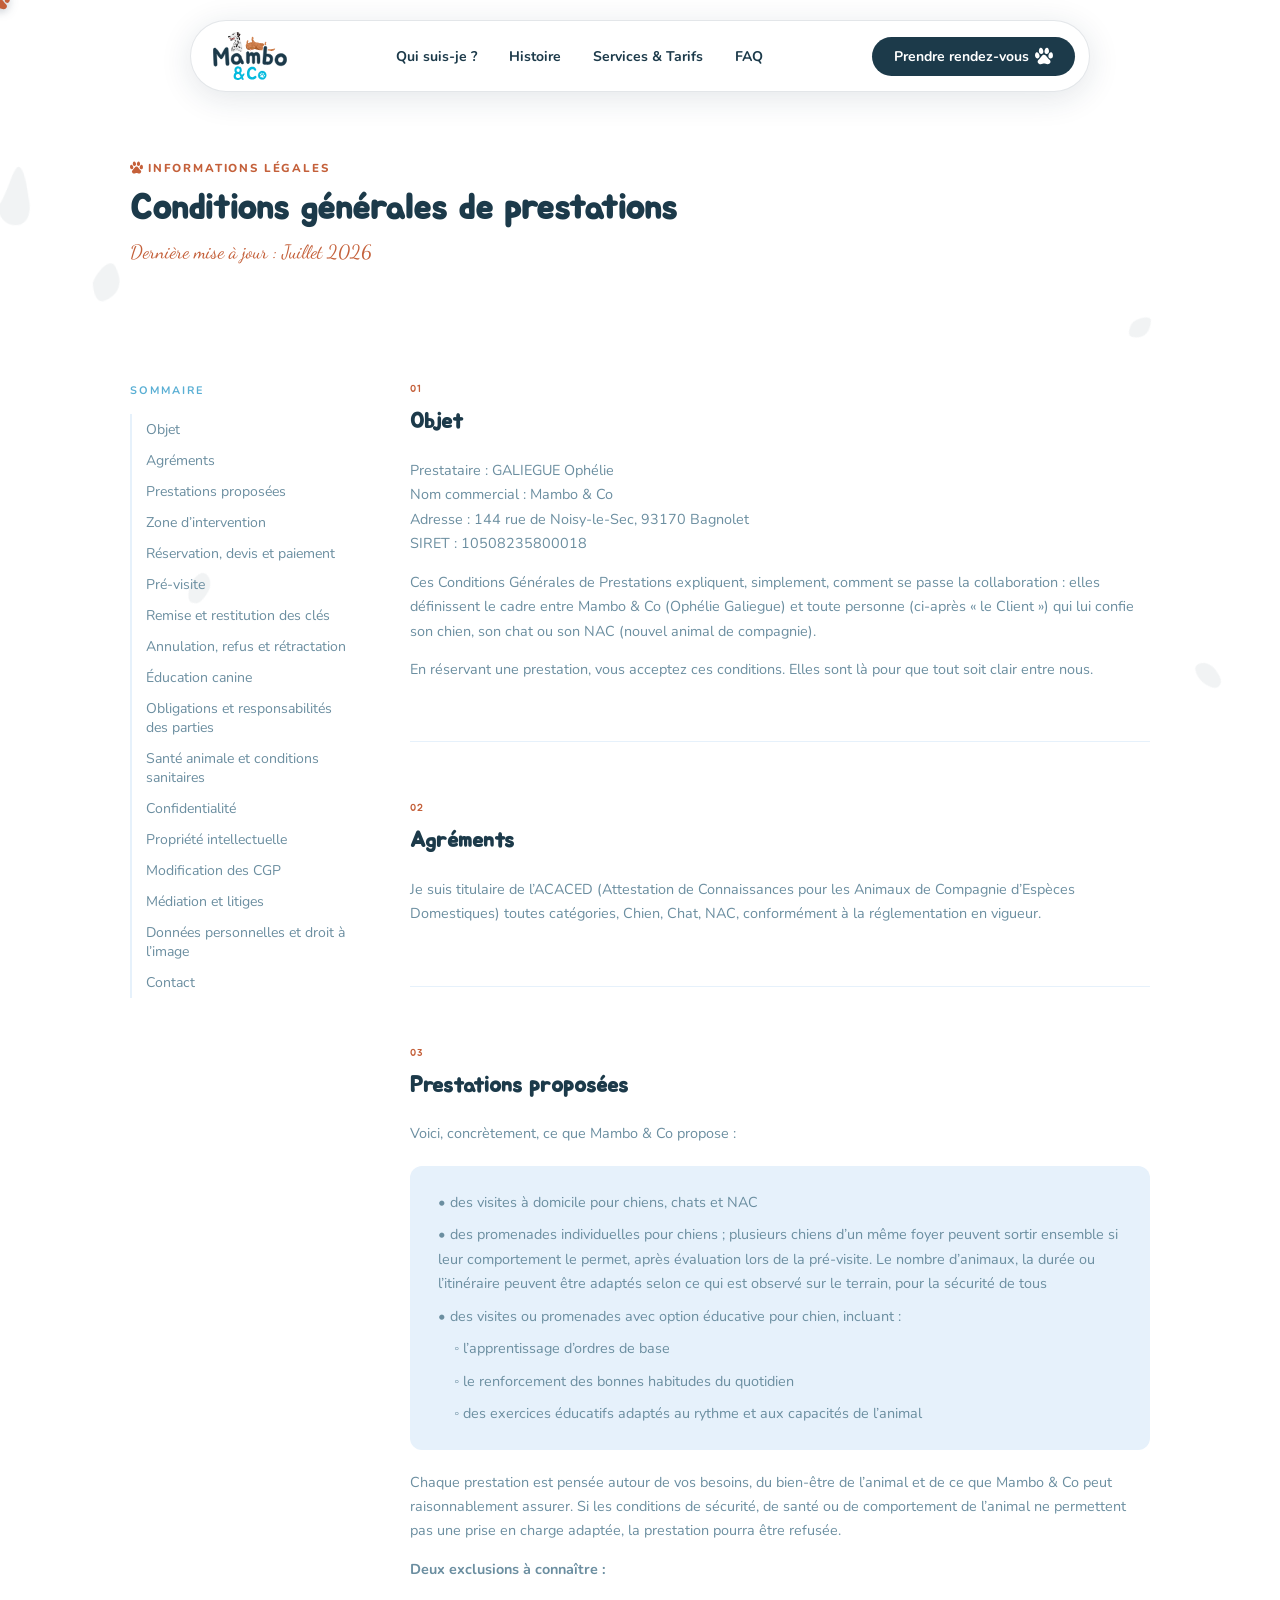
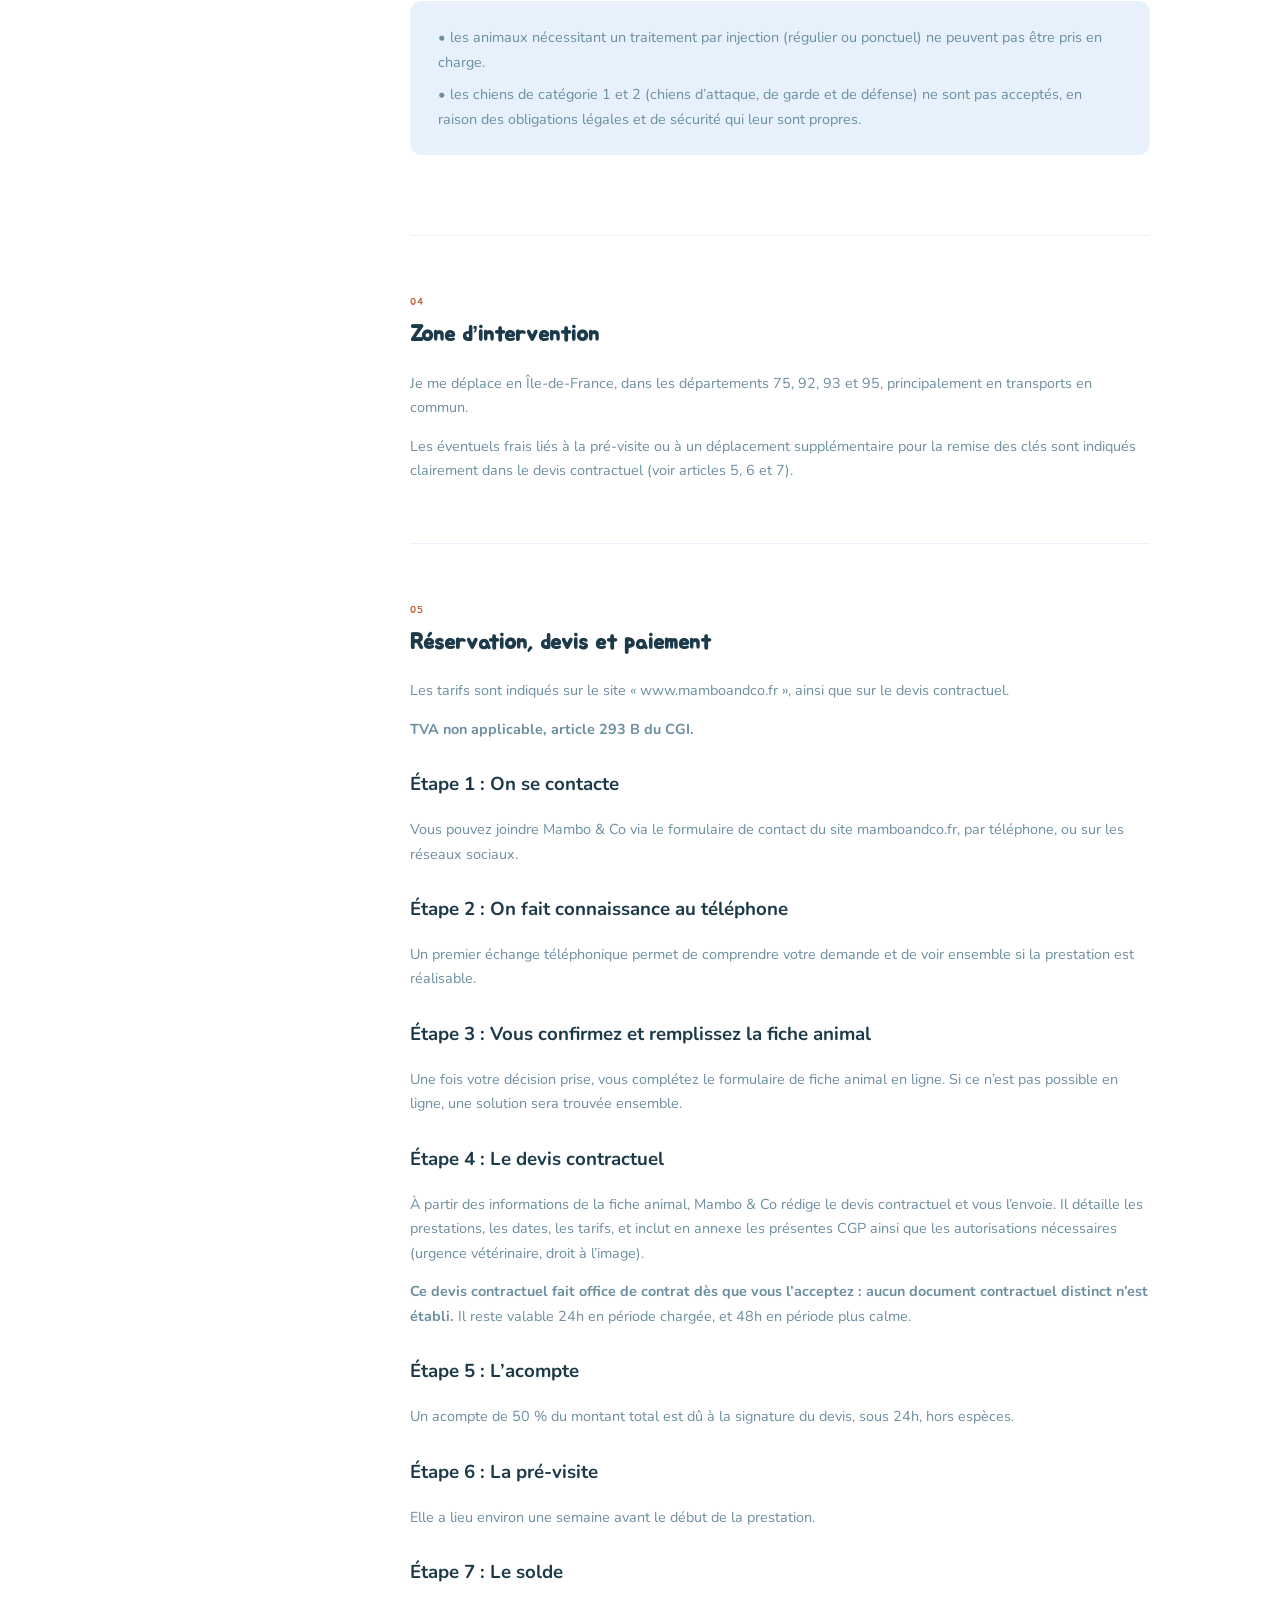
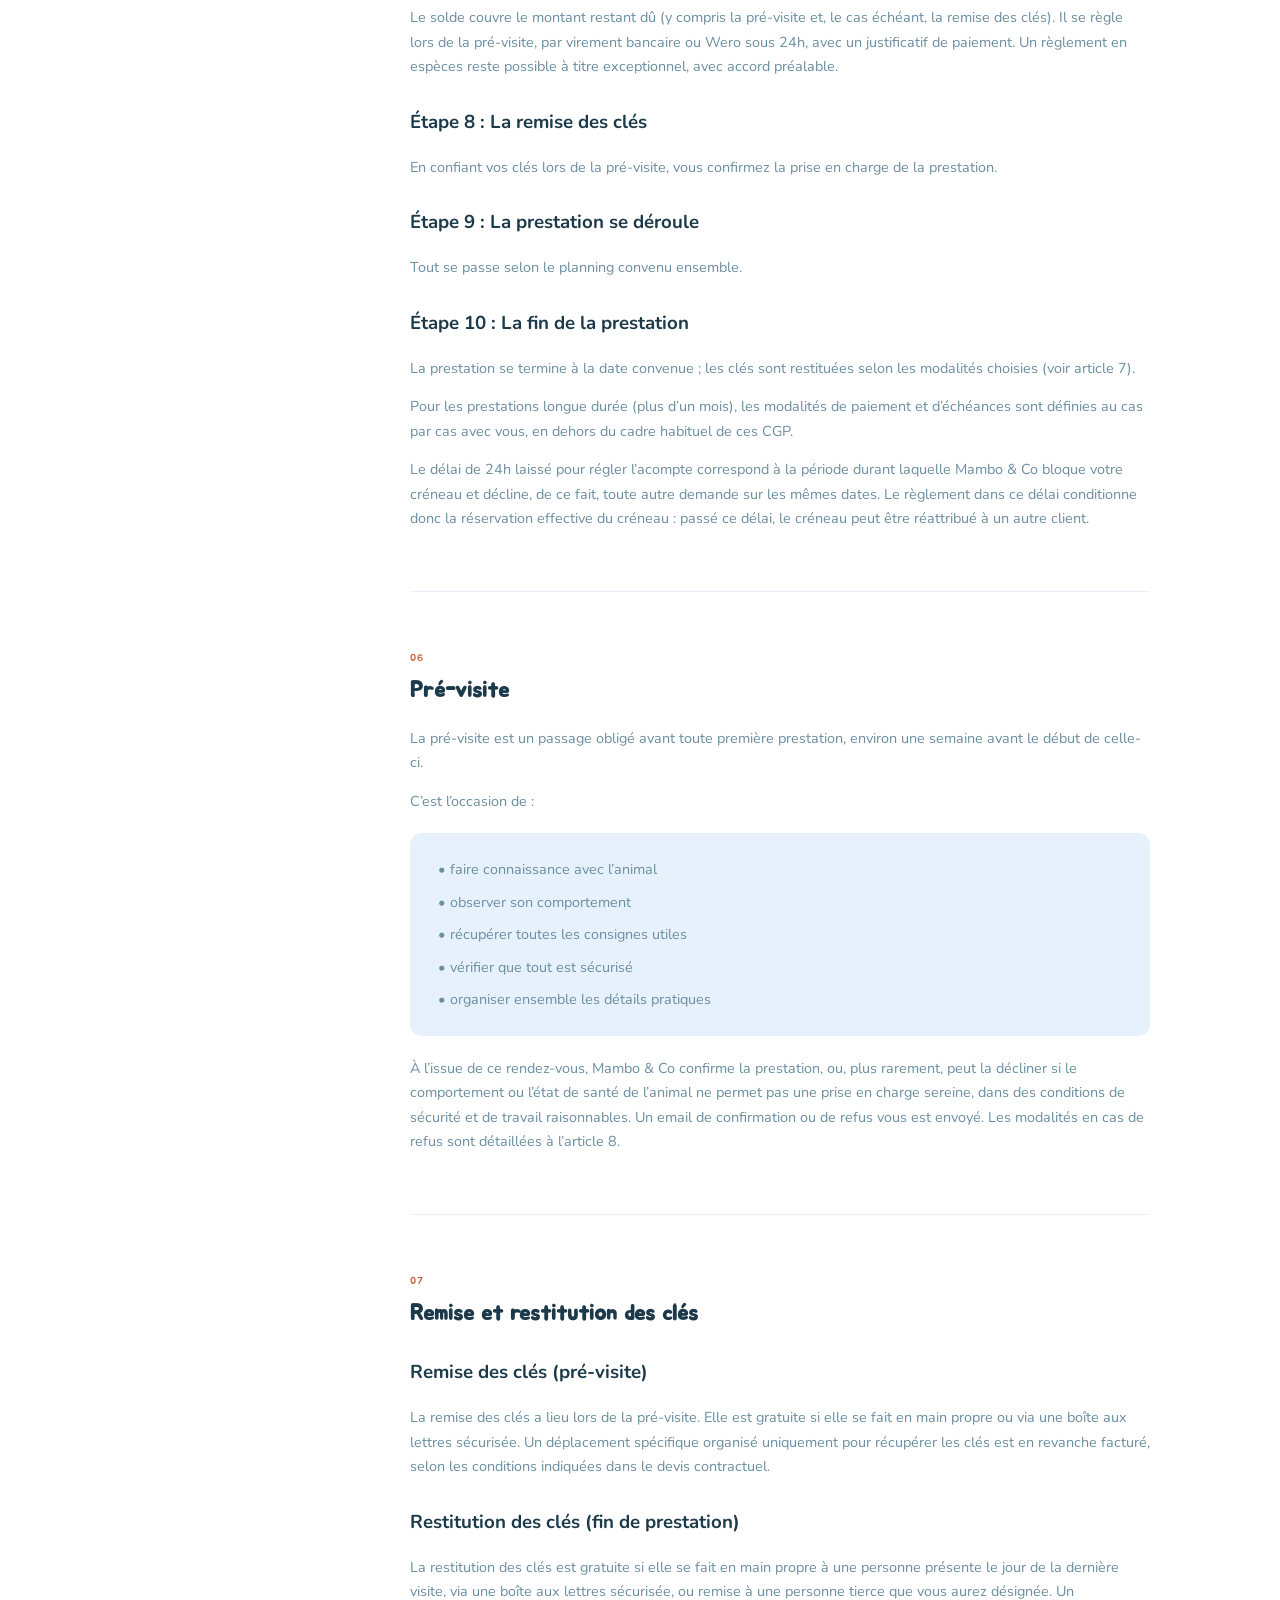
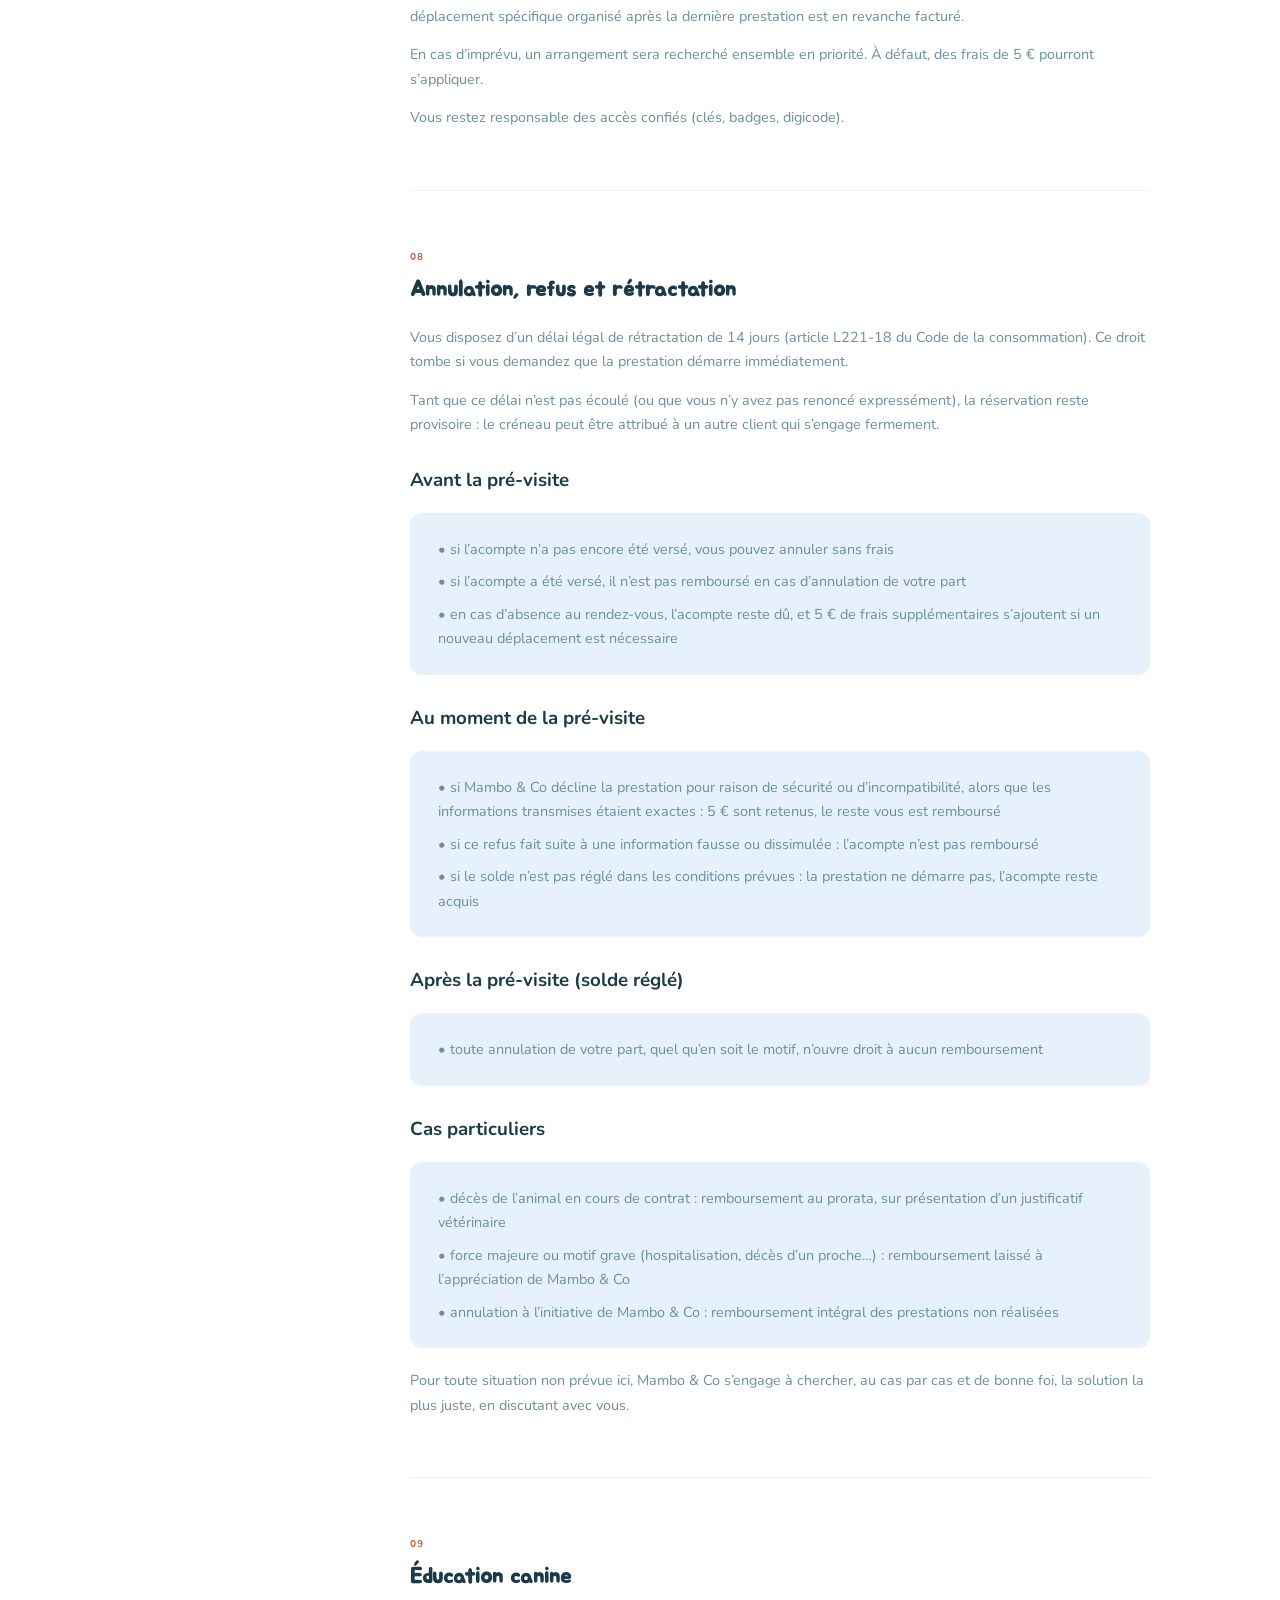
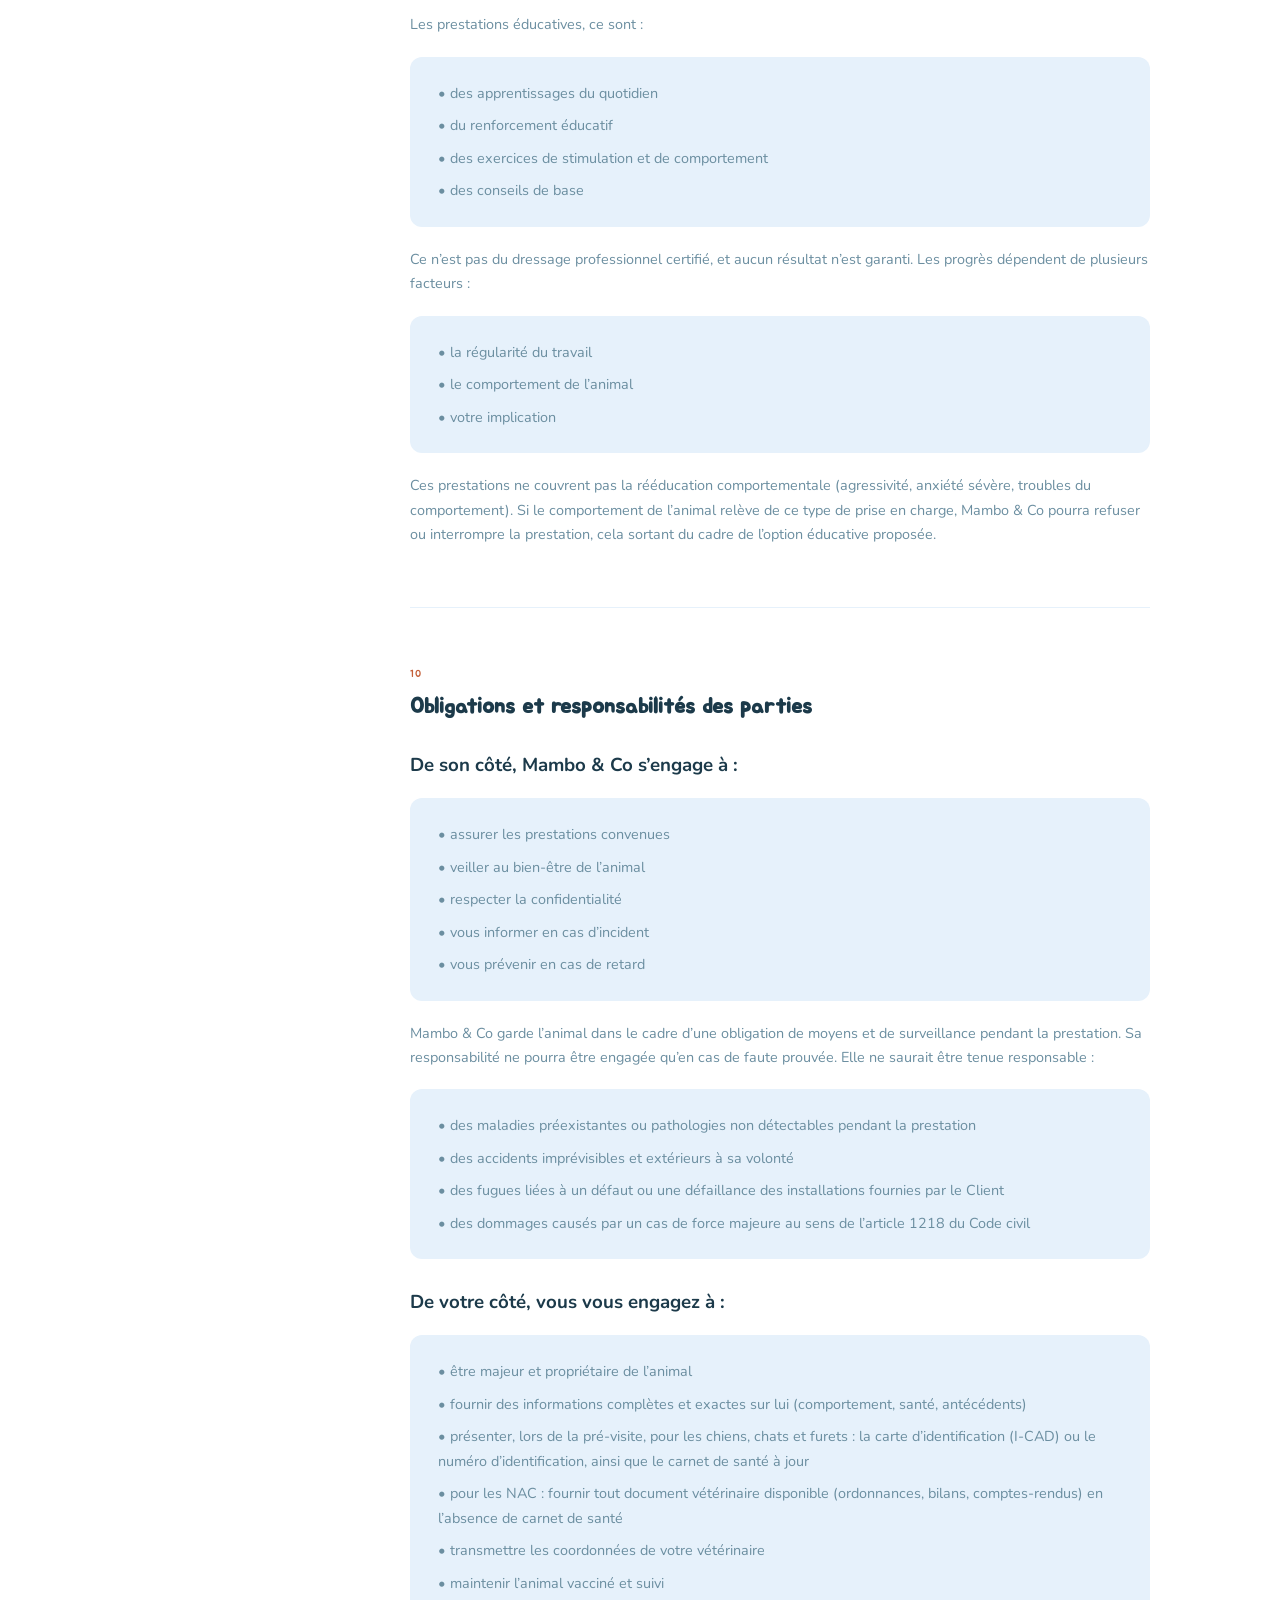
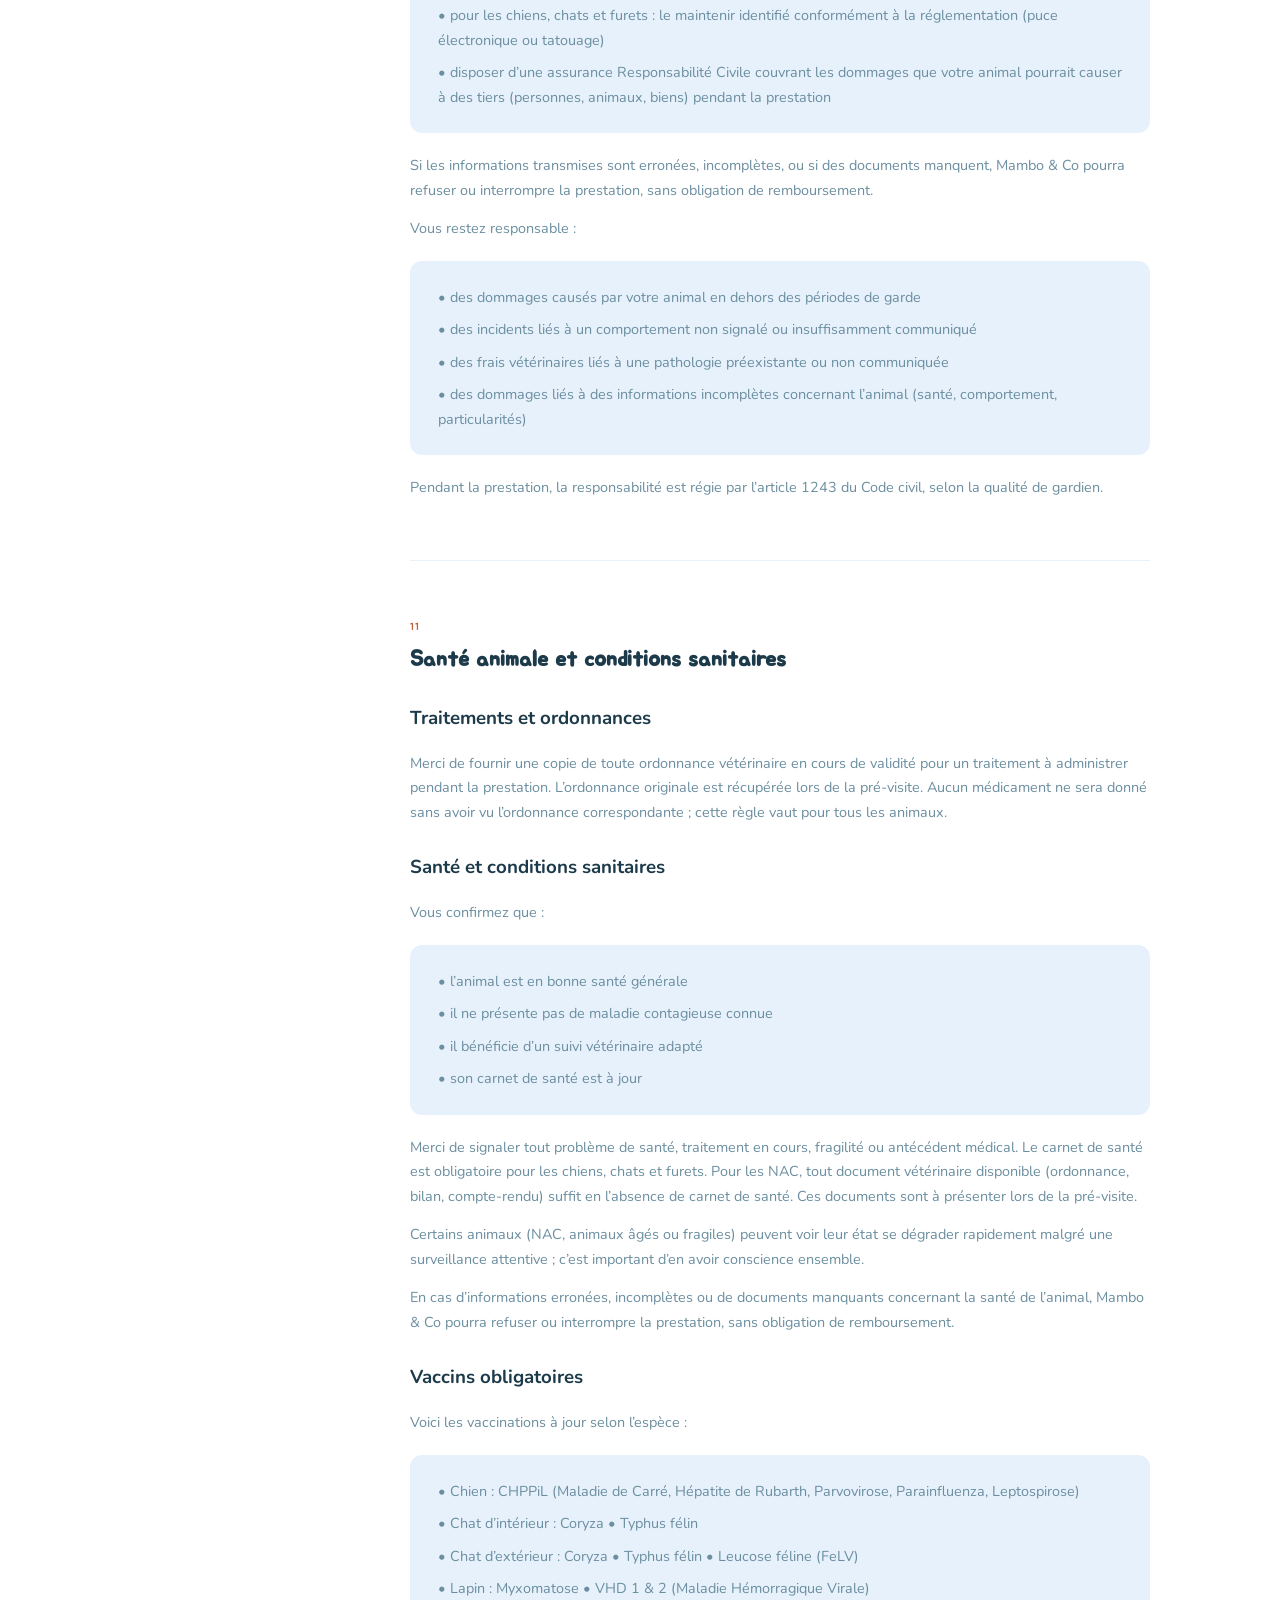
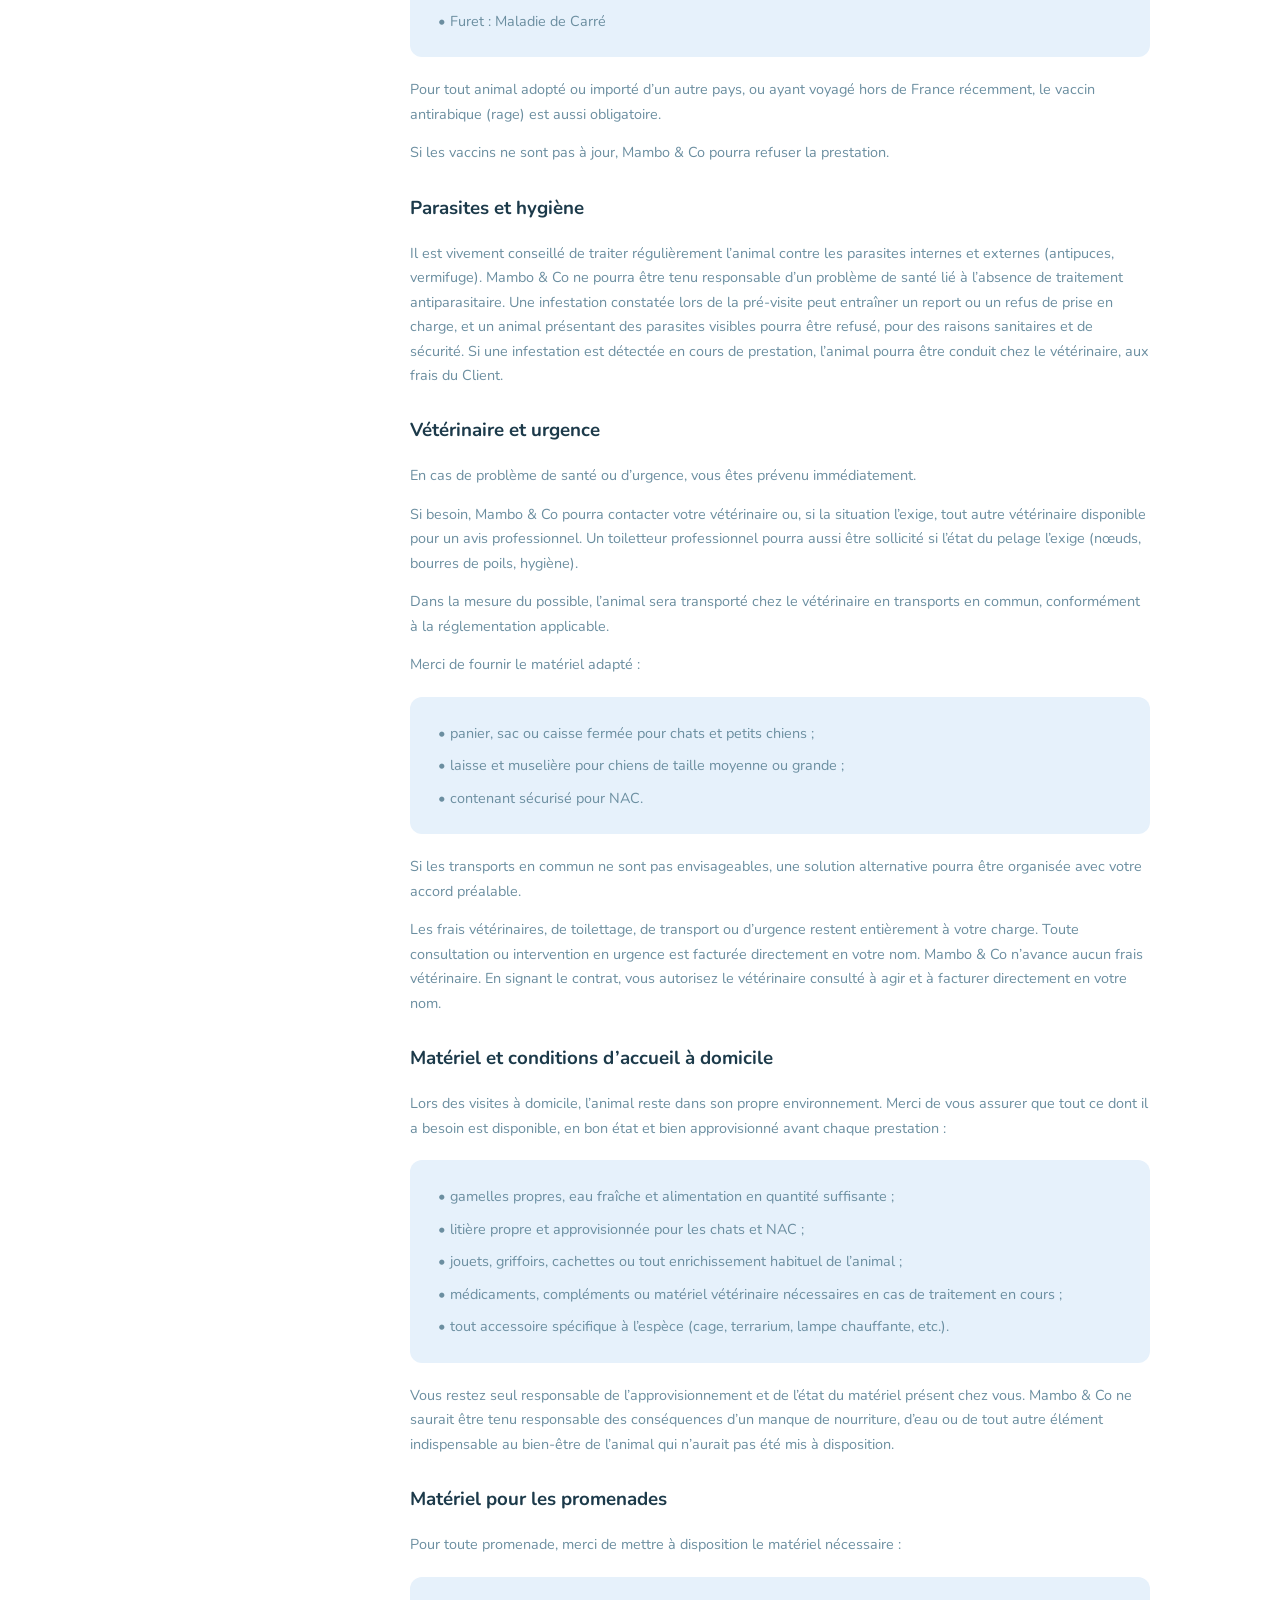
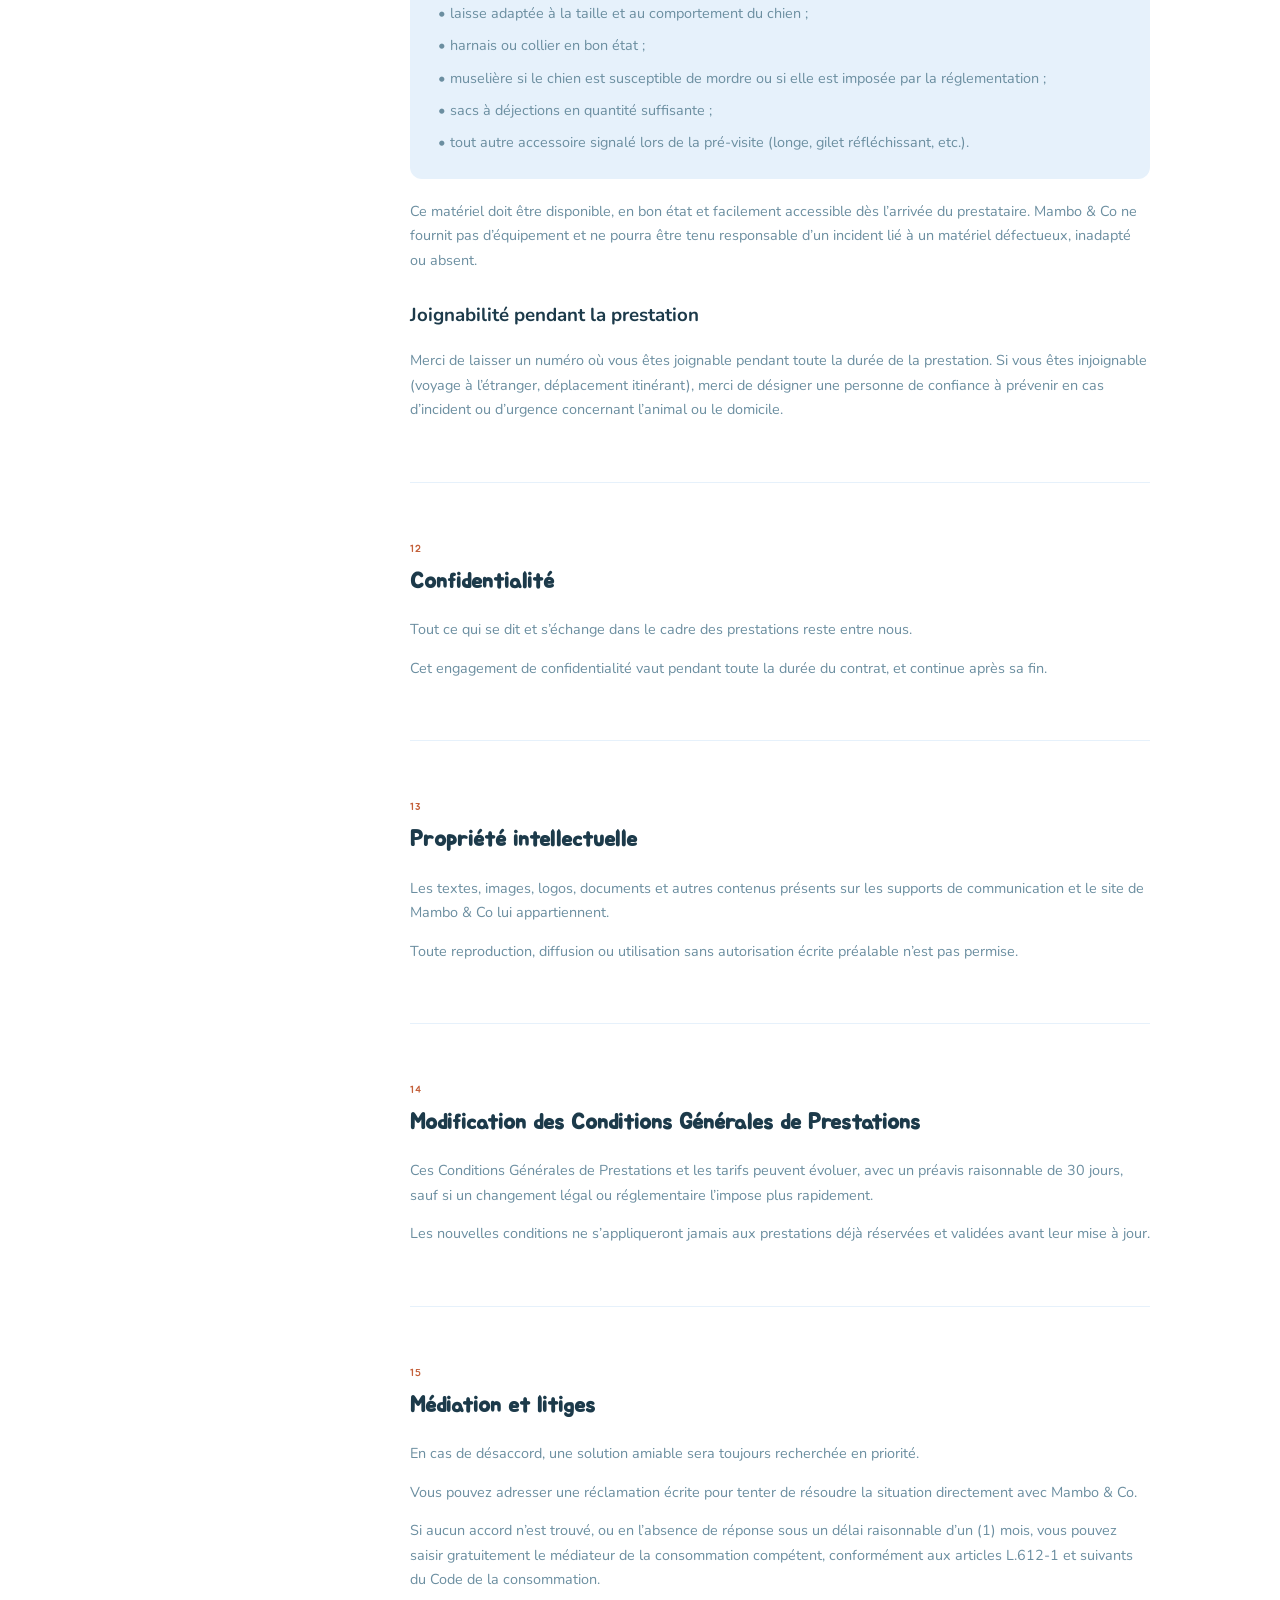
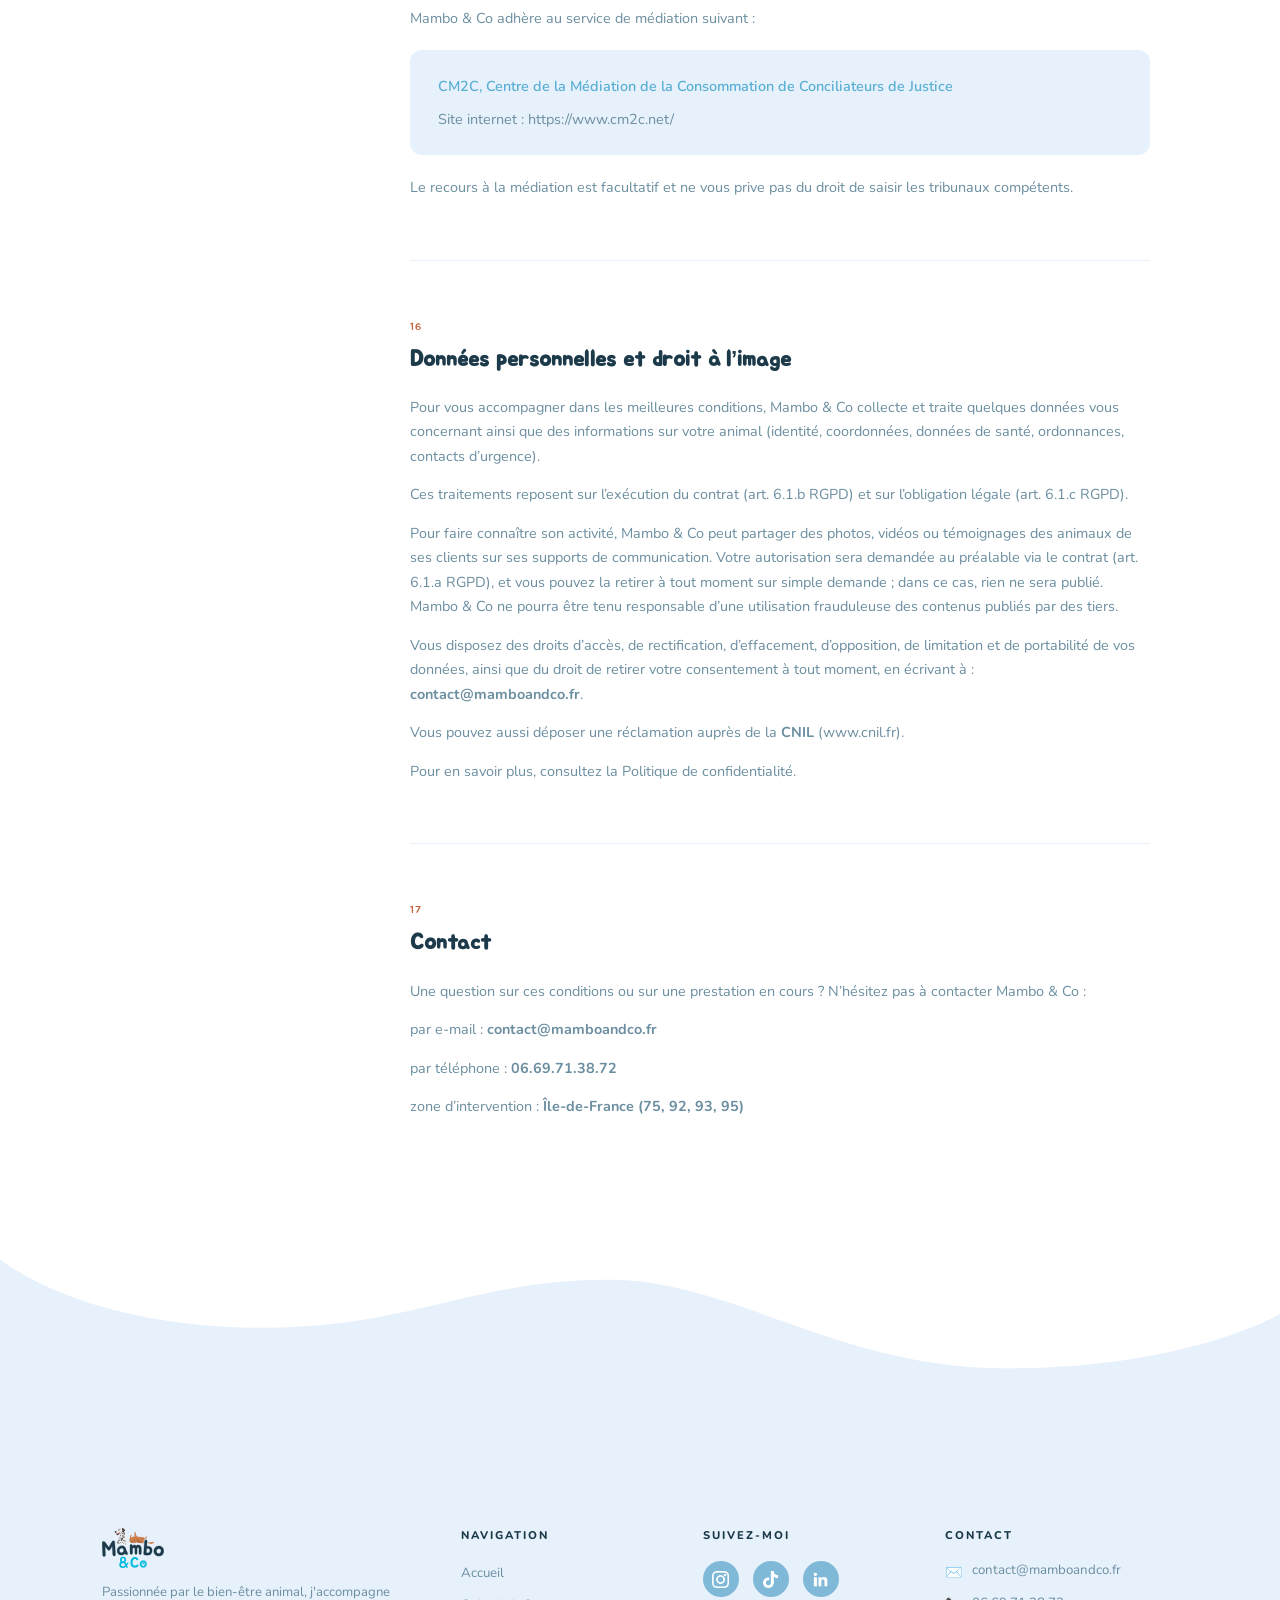
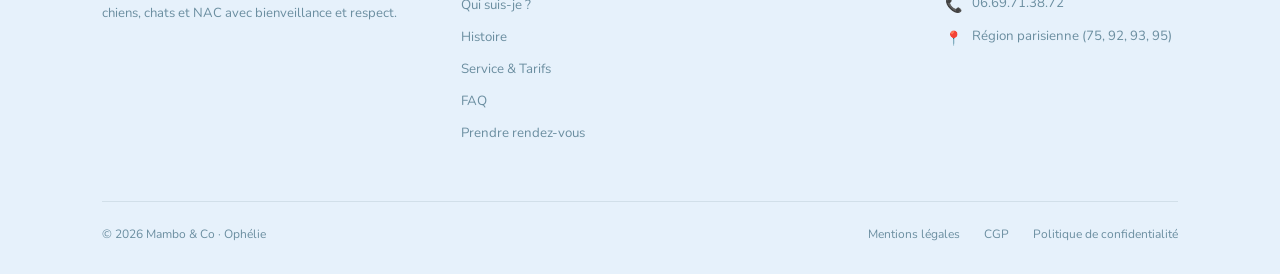
==== commit 6fdae575: "MAJ - JUILLET 2026 V2" ====
--- a/cgp.html
+++ b/cgp.html
@@ -168,7 +168,7 @@
   <nav class="legal-nav">
     <div class="legal-nav-title">Sommaire</div>
     <a href="#article1">Objet</a>
-    <a href="#article2">Agréments &amp; assurance</a>
+    <a href="#article2">Agréments</a>
     <a href="#article3">Prestations proposées</a>
     <a href="#article4">Zone d’intervention</a>
     <a href="#article5">Réservation, devis et paiement</a>
@@ -201,8 +201,8 @@
 
     <div class="legal-section" id="article2">
       <span class="legal-section-num">02</span>
-      <h2>Agréments &amp; assurance</h2>
-      <p>Je suis titulaire de l’ACACED (Attestation de Connaissances pour les Animaux de Compagnie d’Espèces Domestiques) toutes catégories, Chien, Chat, NAC, conformément à la réglementation en vigueur. Une assurance responsabilité civile professionnelle couvre également mon activité, pour que chacun soit protégé en toute tranquillité.</p>
+      <h2>Agréments</h2>
+      <p>Je suis titulaire de l’ACACED (Attestation de Connaissances pour les Animaux de Compagnie d’Espèces Domestiques) toutes catégories, Chien, Chat, NAC, conformément à la réglementation en vigueur.</p>
     </div>
 
     <div class="legal-section" id="article3">
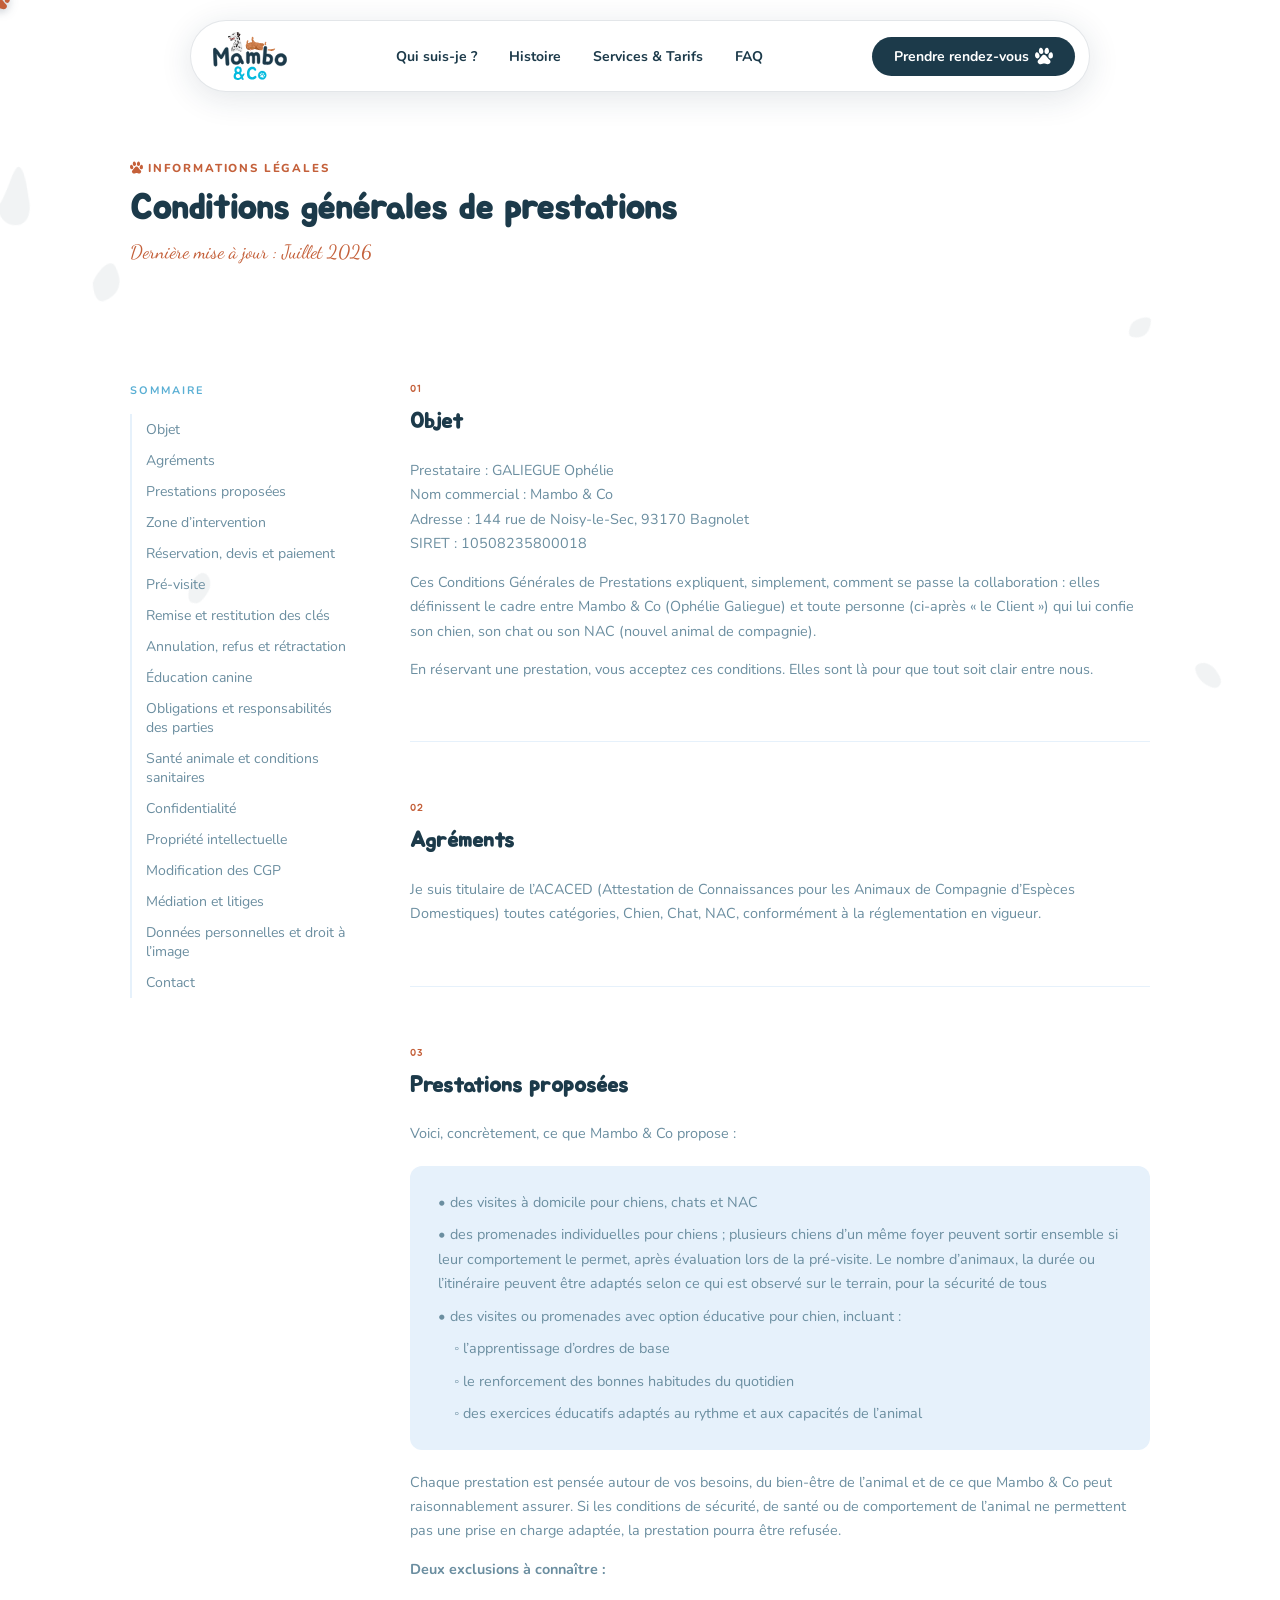
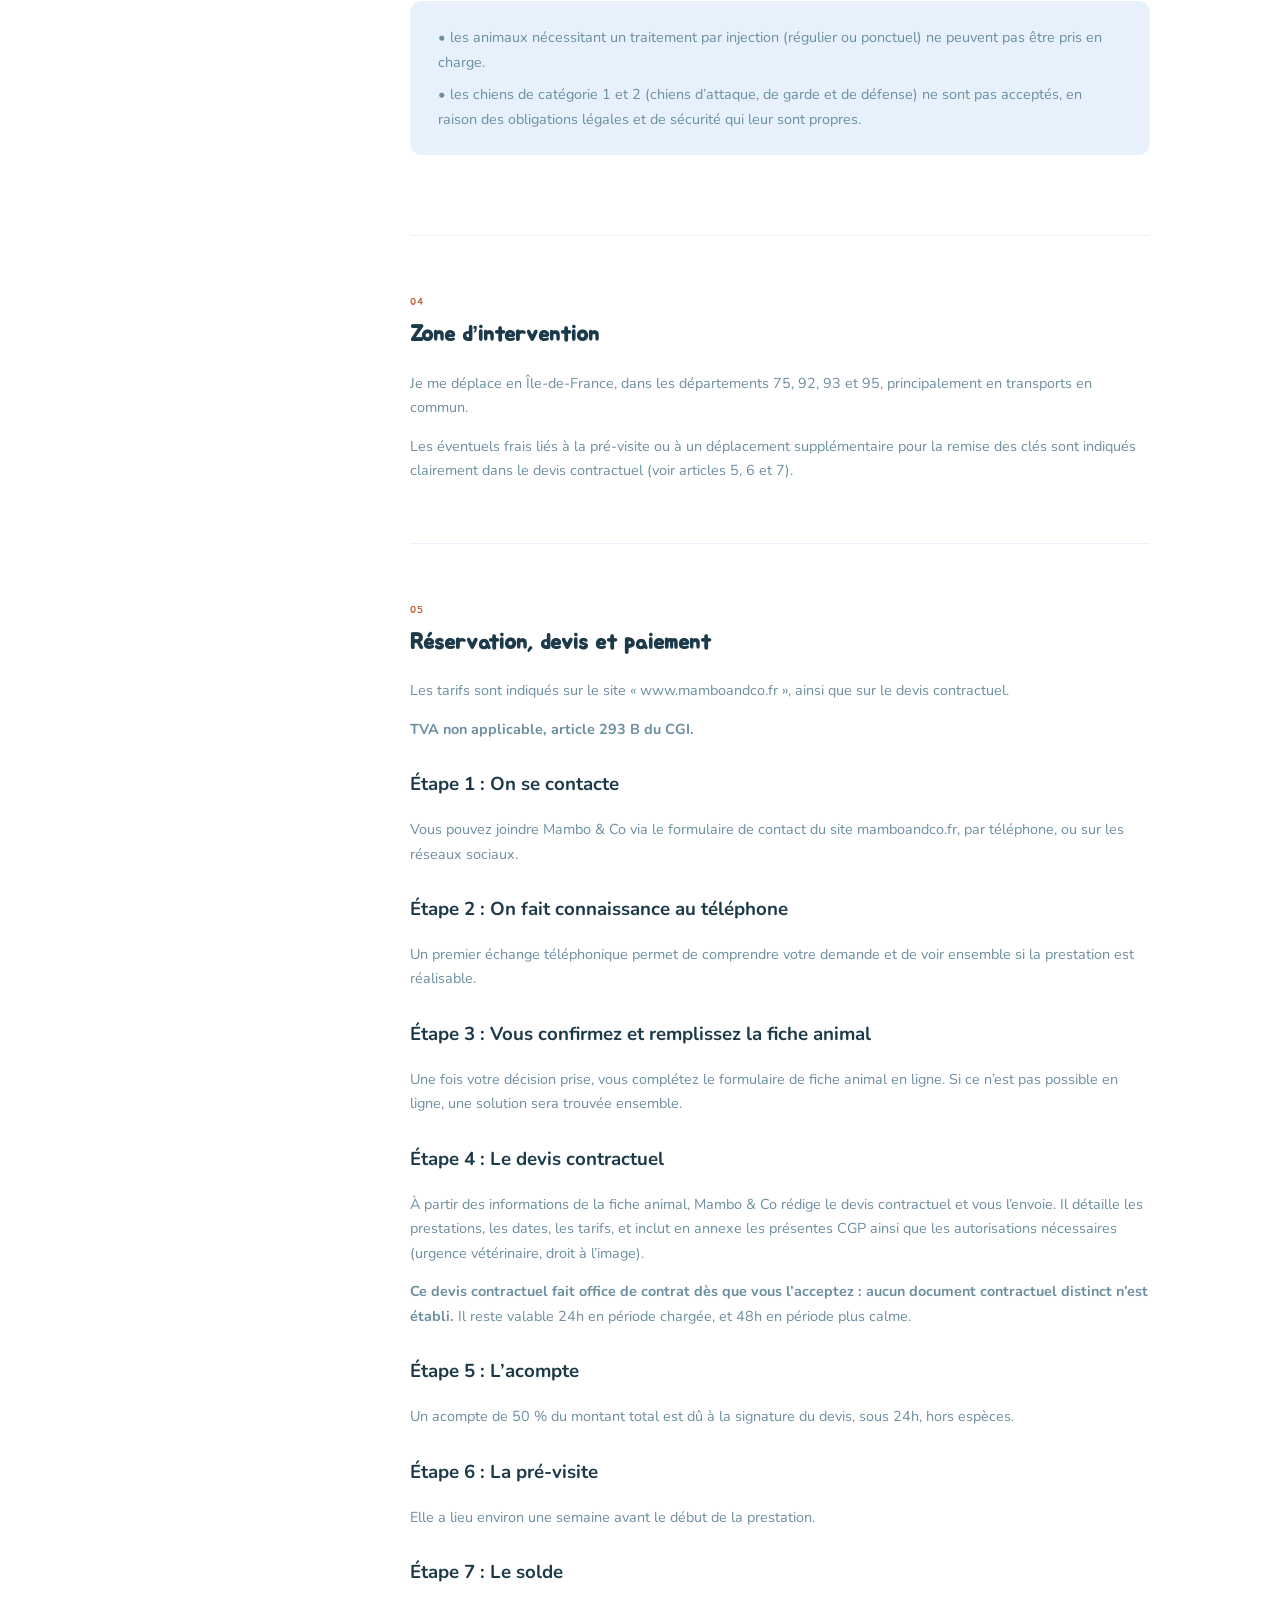
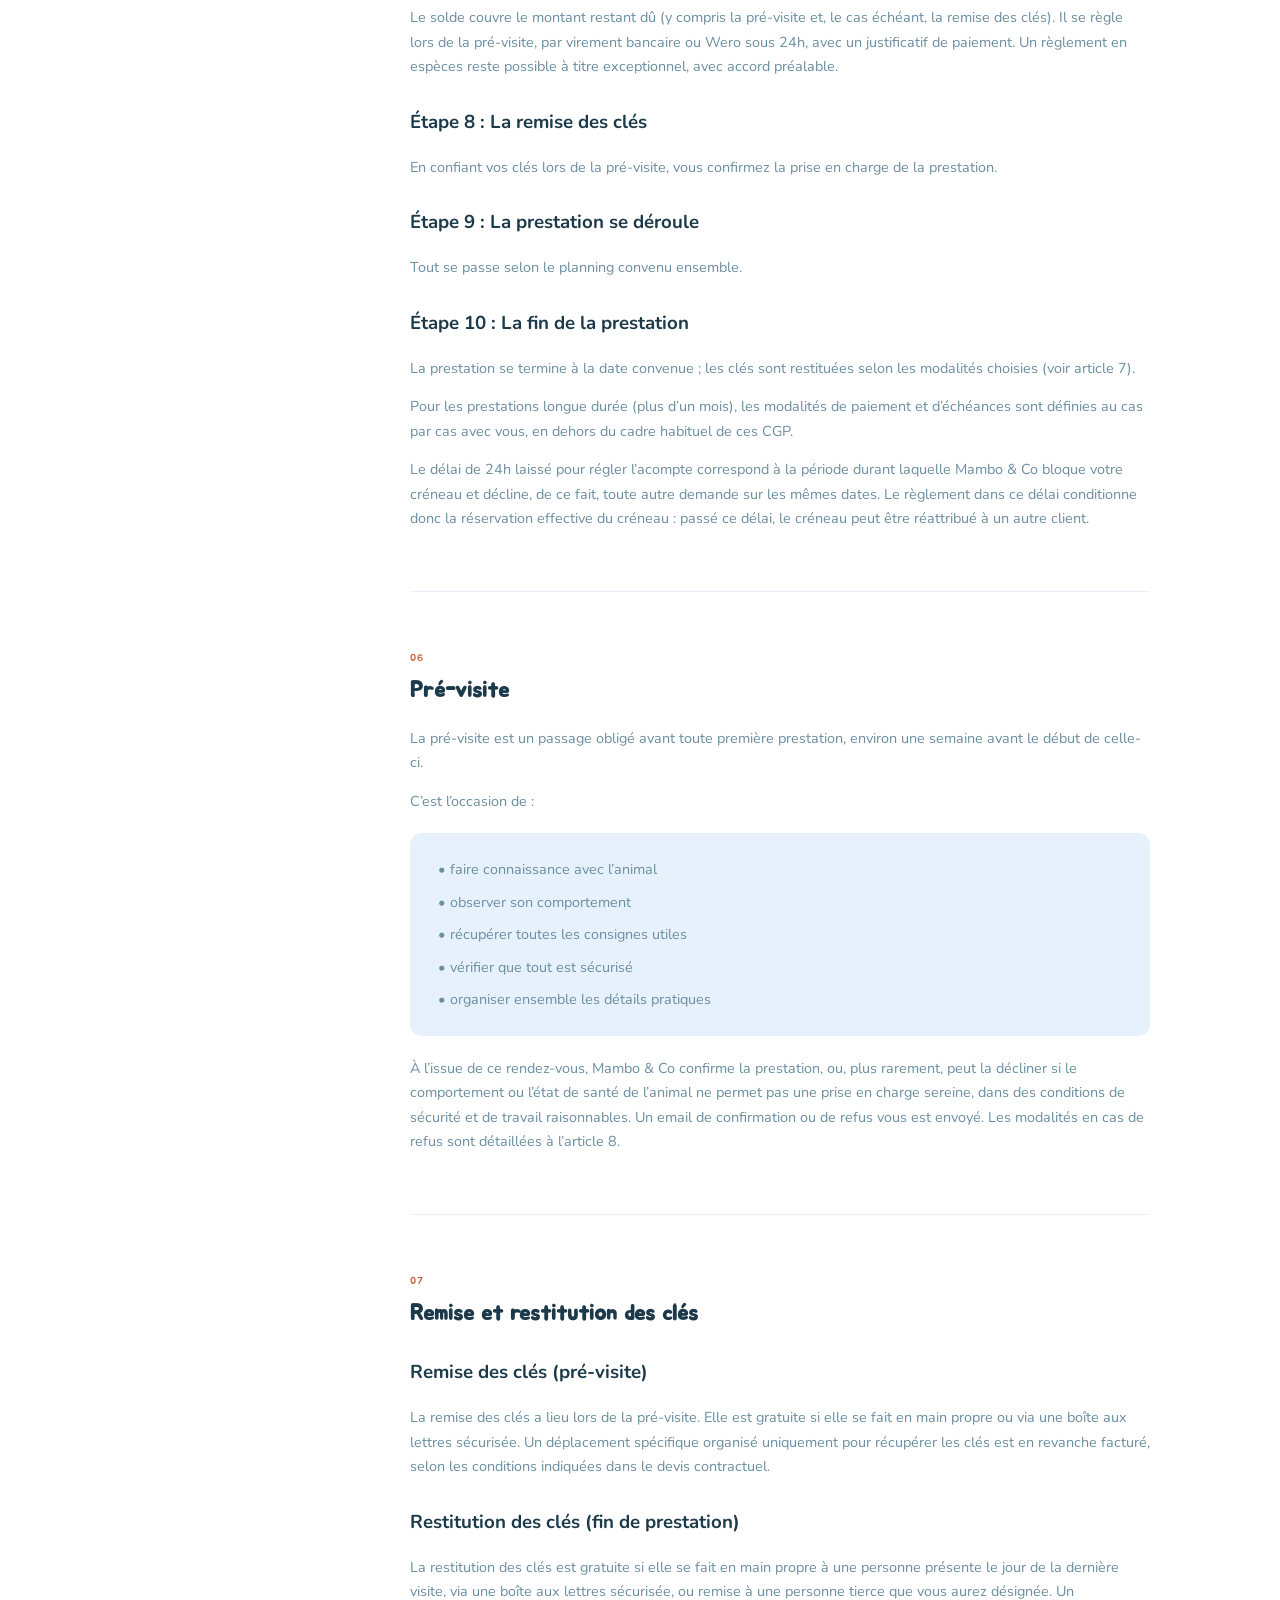
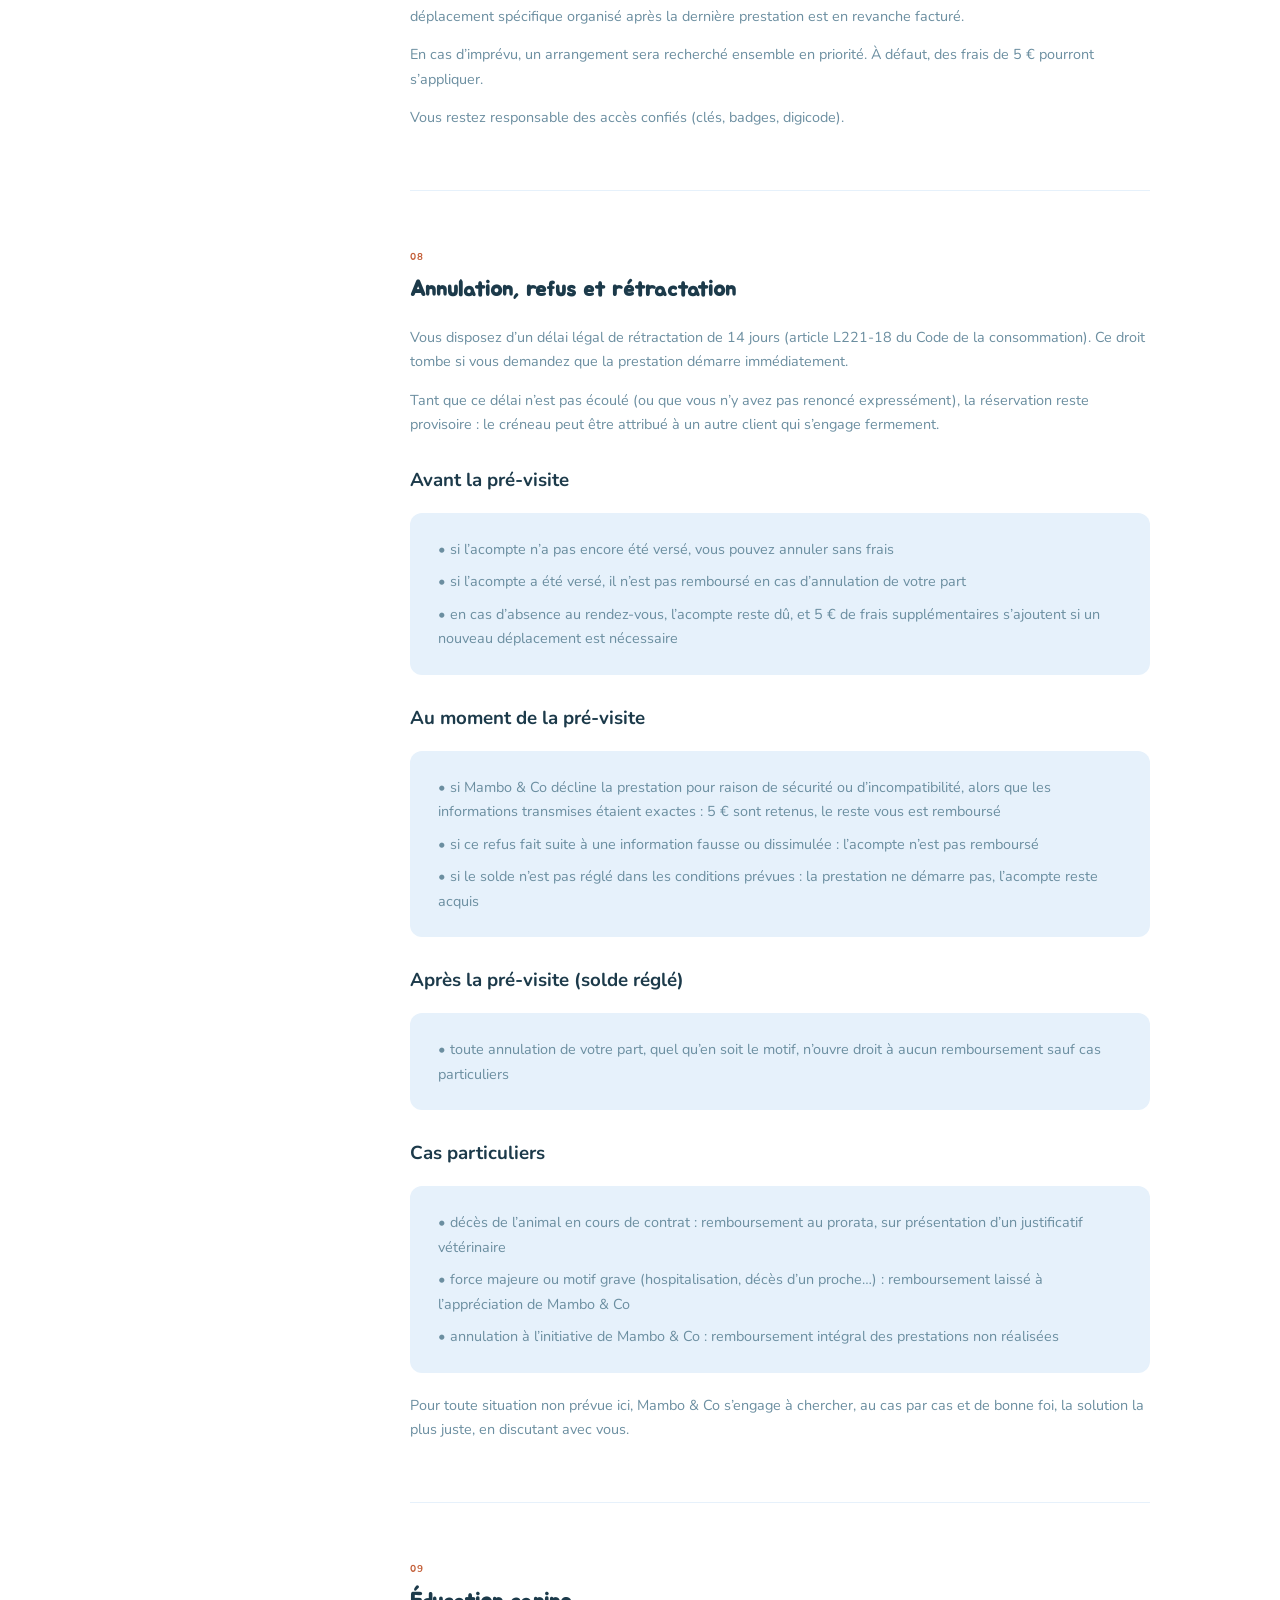
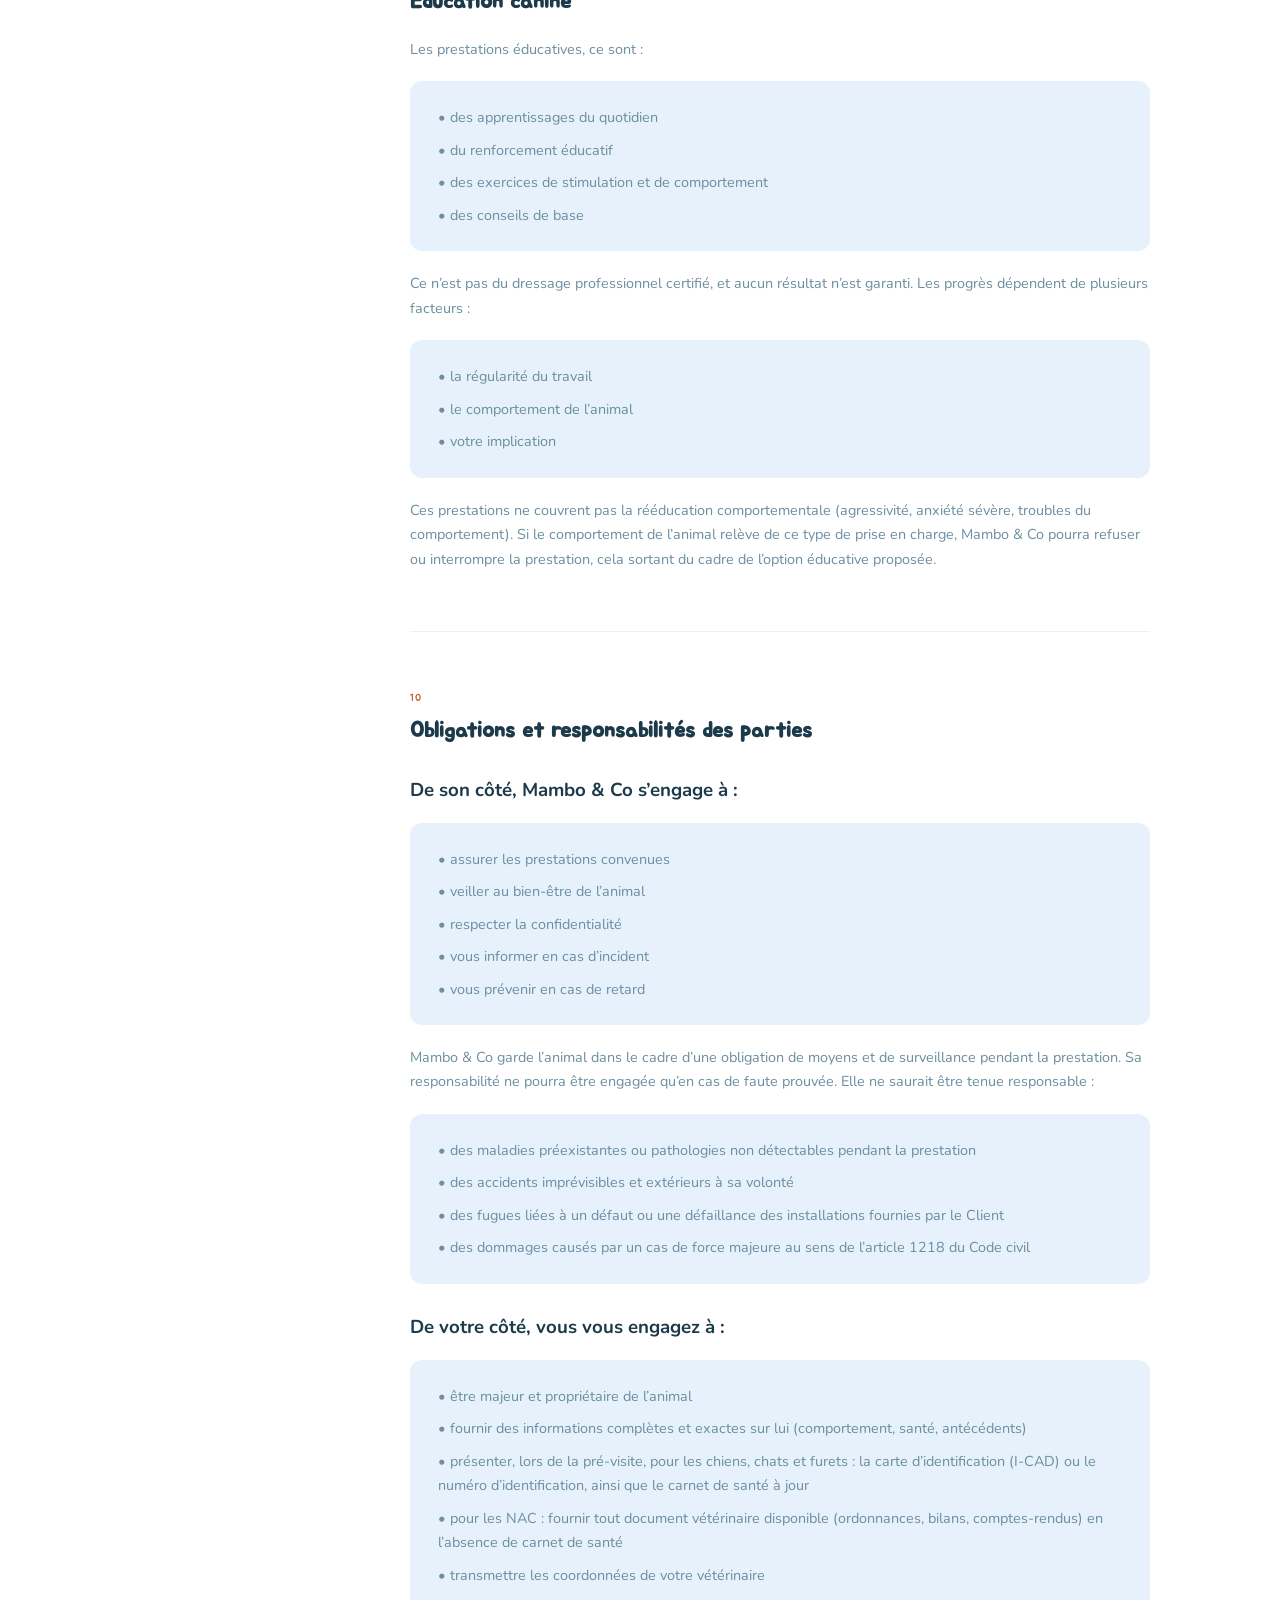
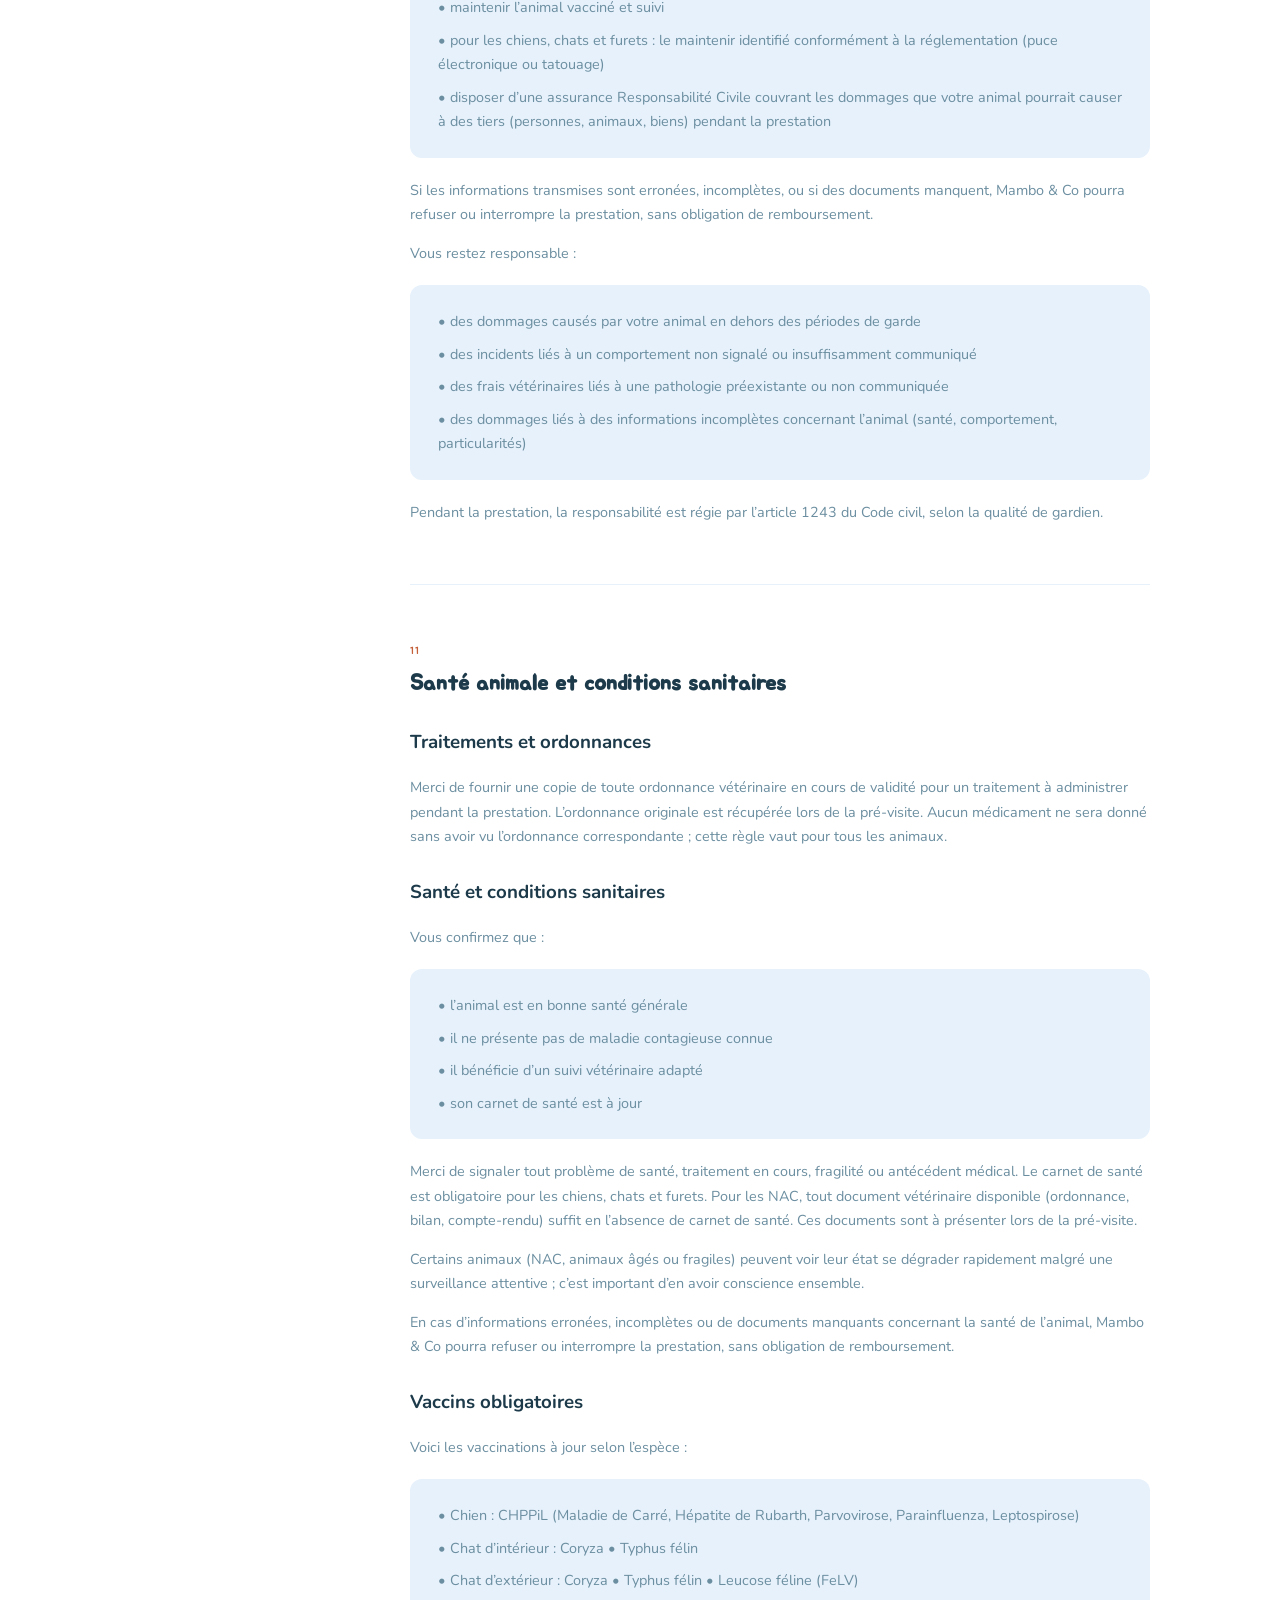
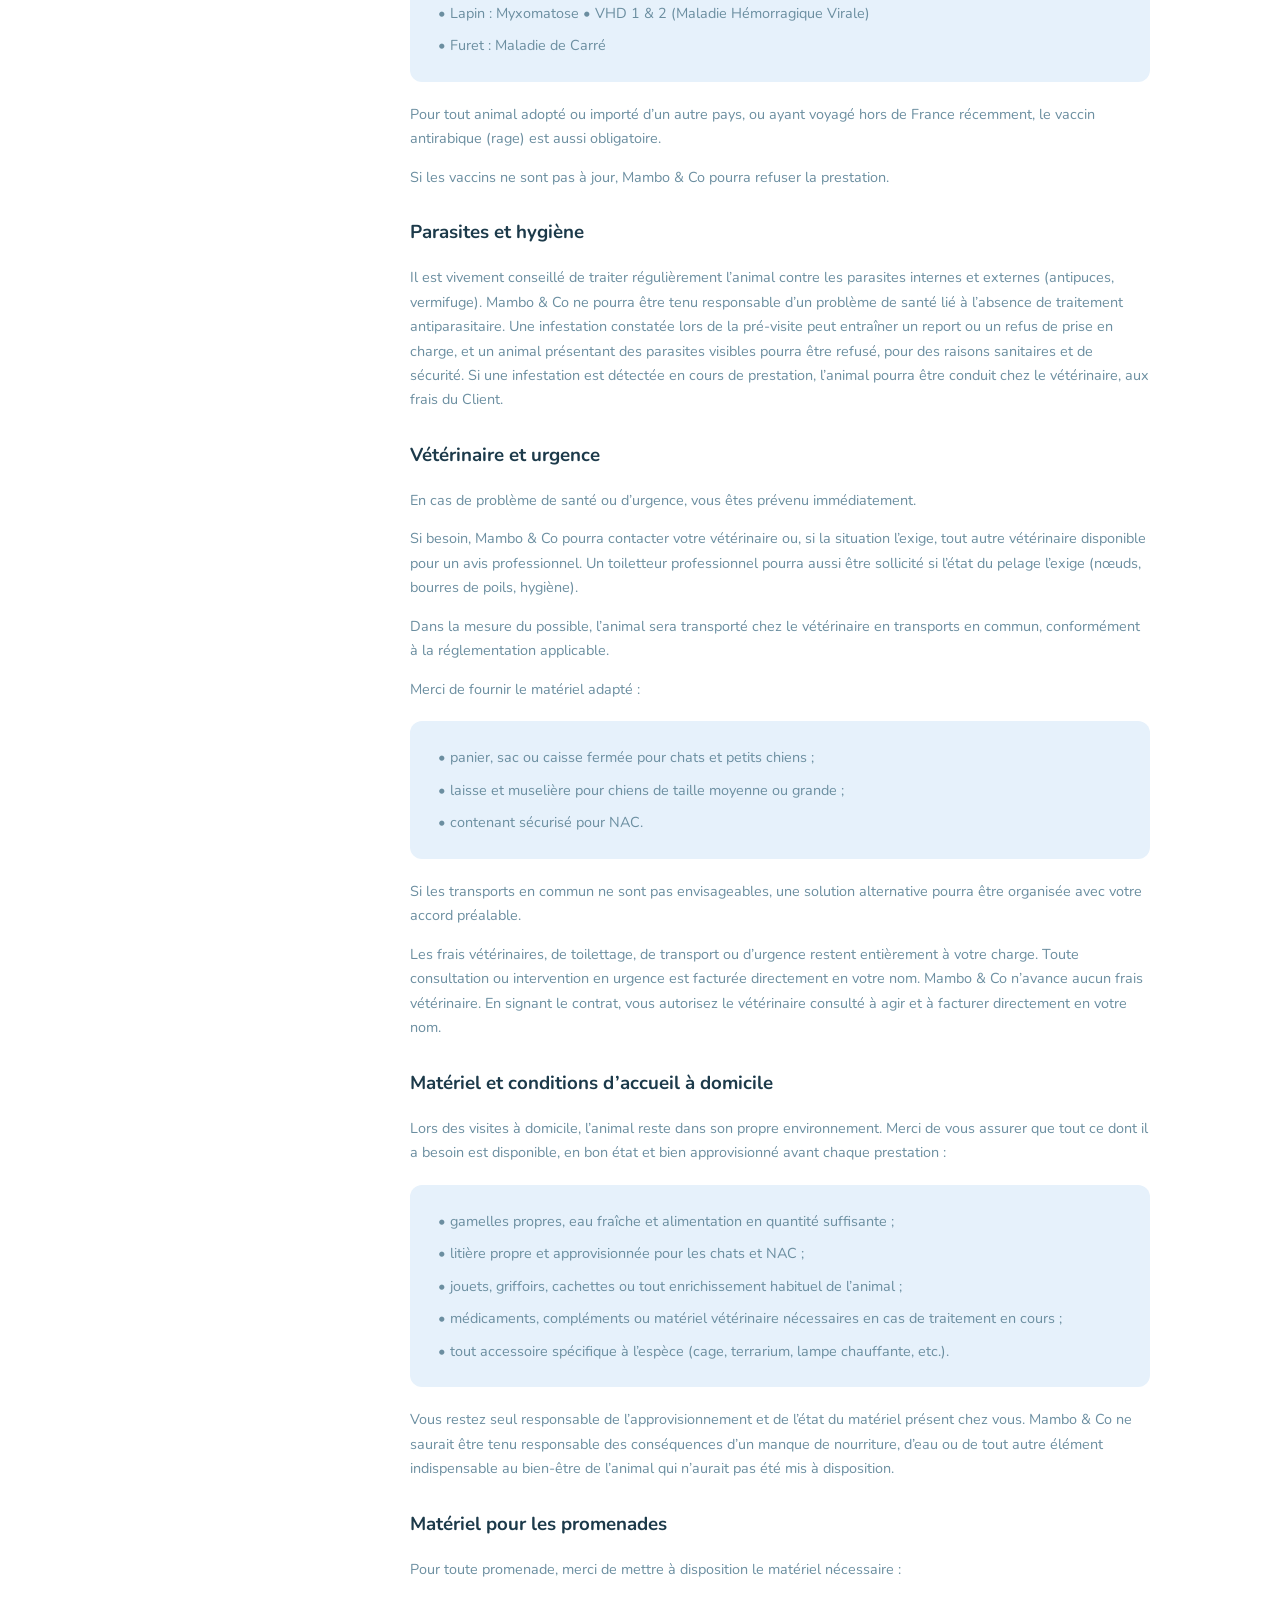
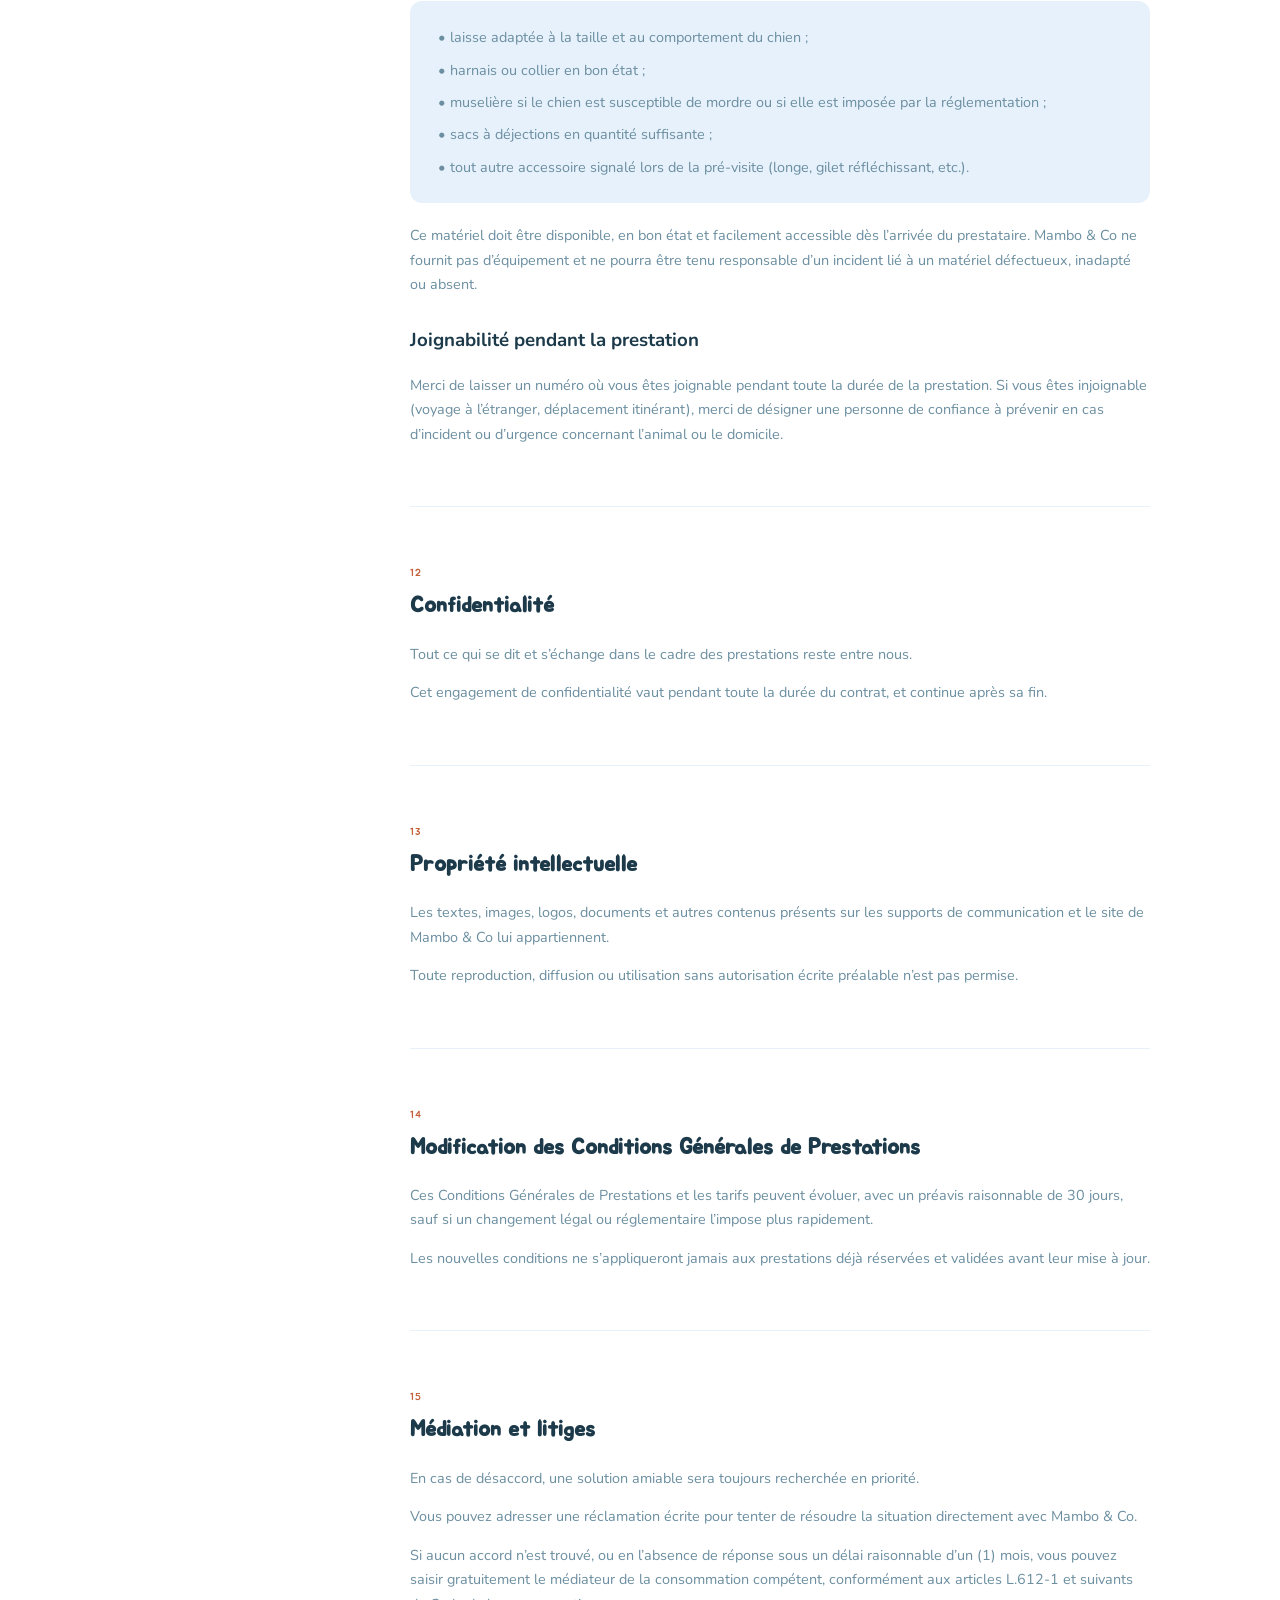
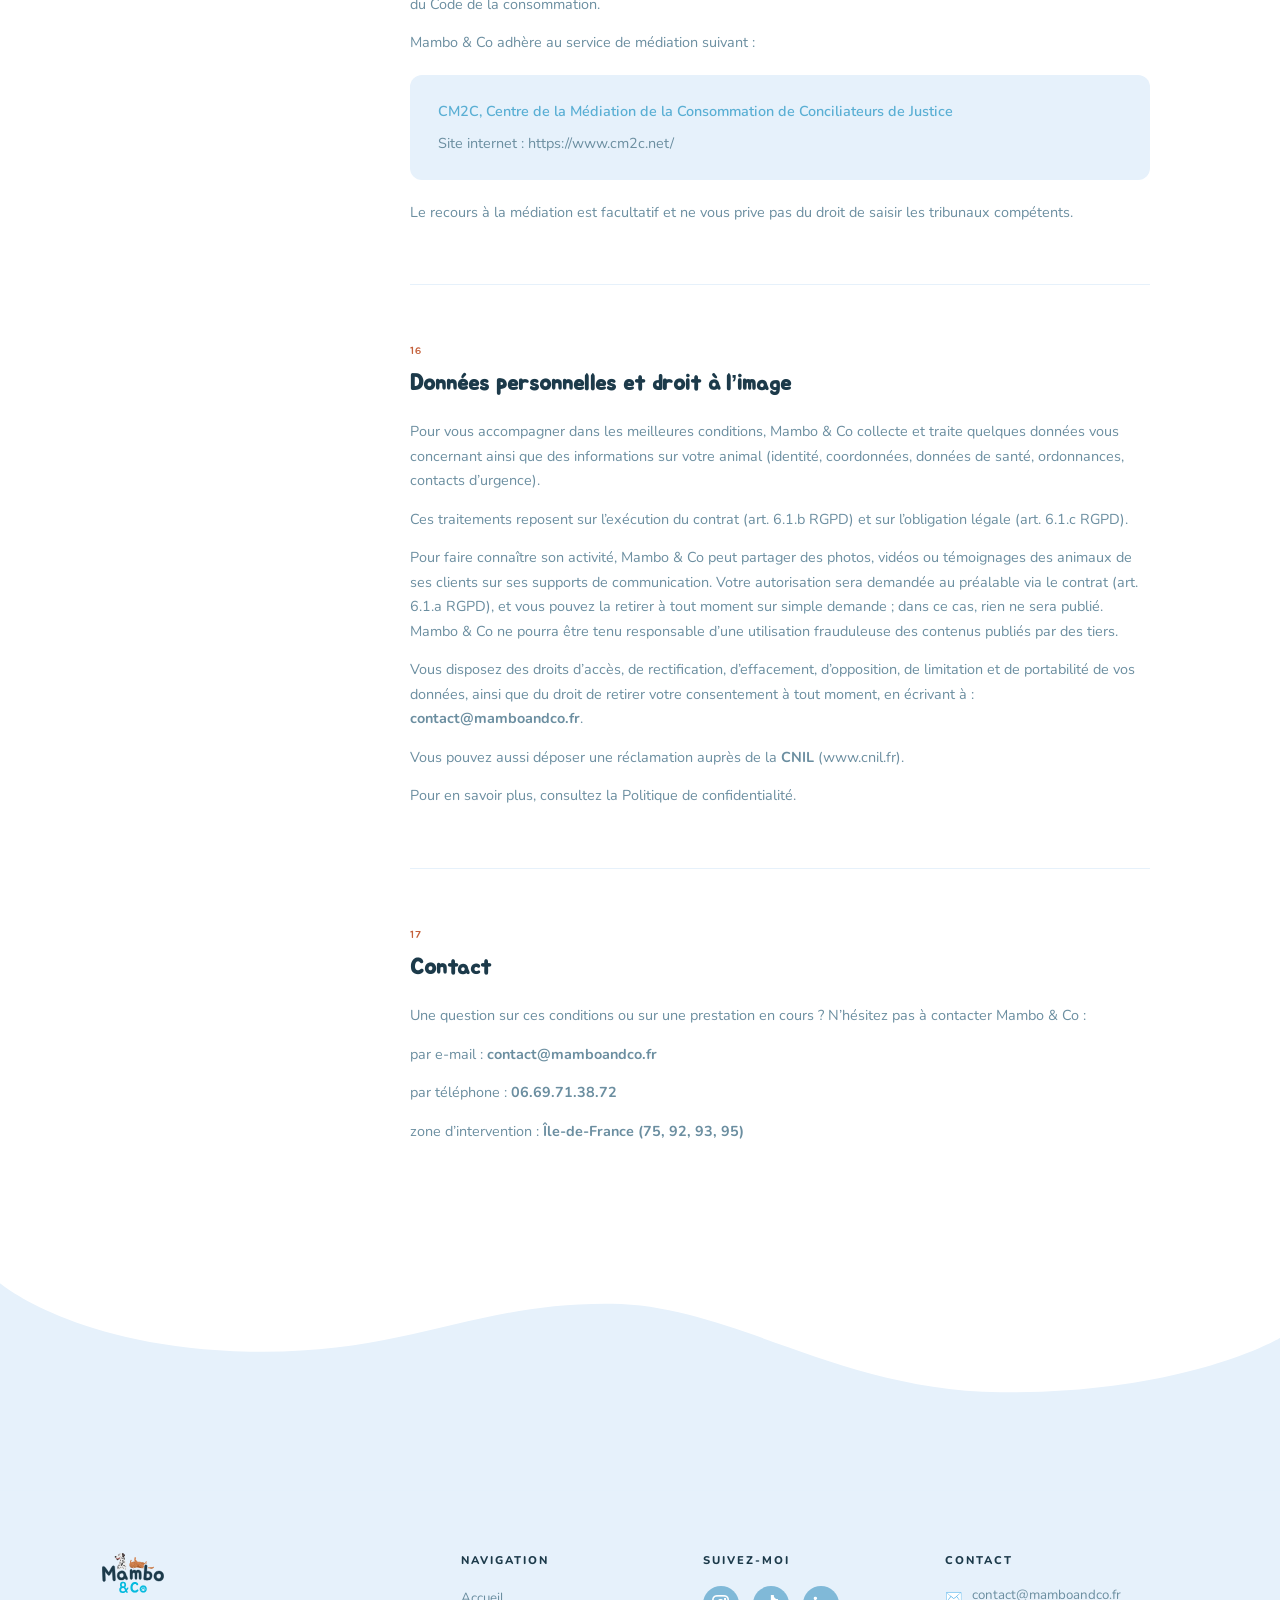
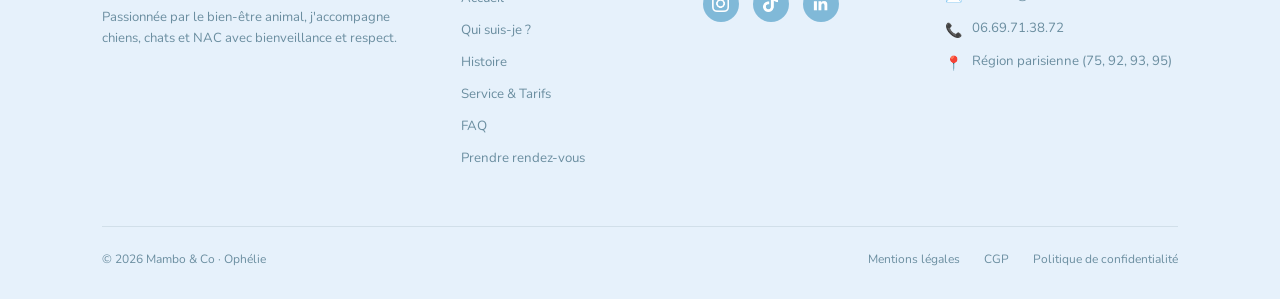
==== commit 30835373: "MAJ - JUILLET V3" ====
--- a/cgp.html
+++ b/cgp.html
@@ -320,7 +320,7 @@
 
       <h3>Après la pré-visite (solde réglé)</h3>
       <div class="legal-info-block">
-        <p>• toute annulation de votre part, quel qu’en soit le motif, n’ouvre droit à aucun remboursement</p>
+        <p>• toute annulation de votre part, quel qu’en soit le motif, n’ouvre droit à aucun remboursement sauf cas particuliers</p>
       </div>
 
       <h3>Cas particuliers</h3>
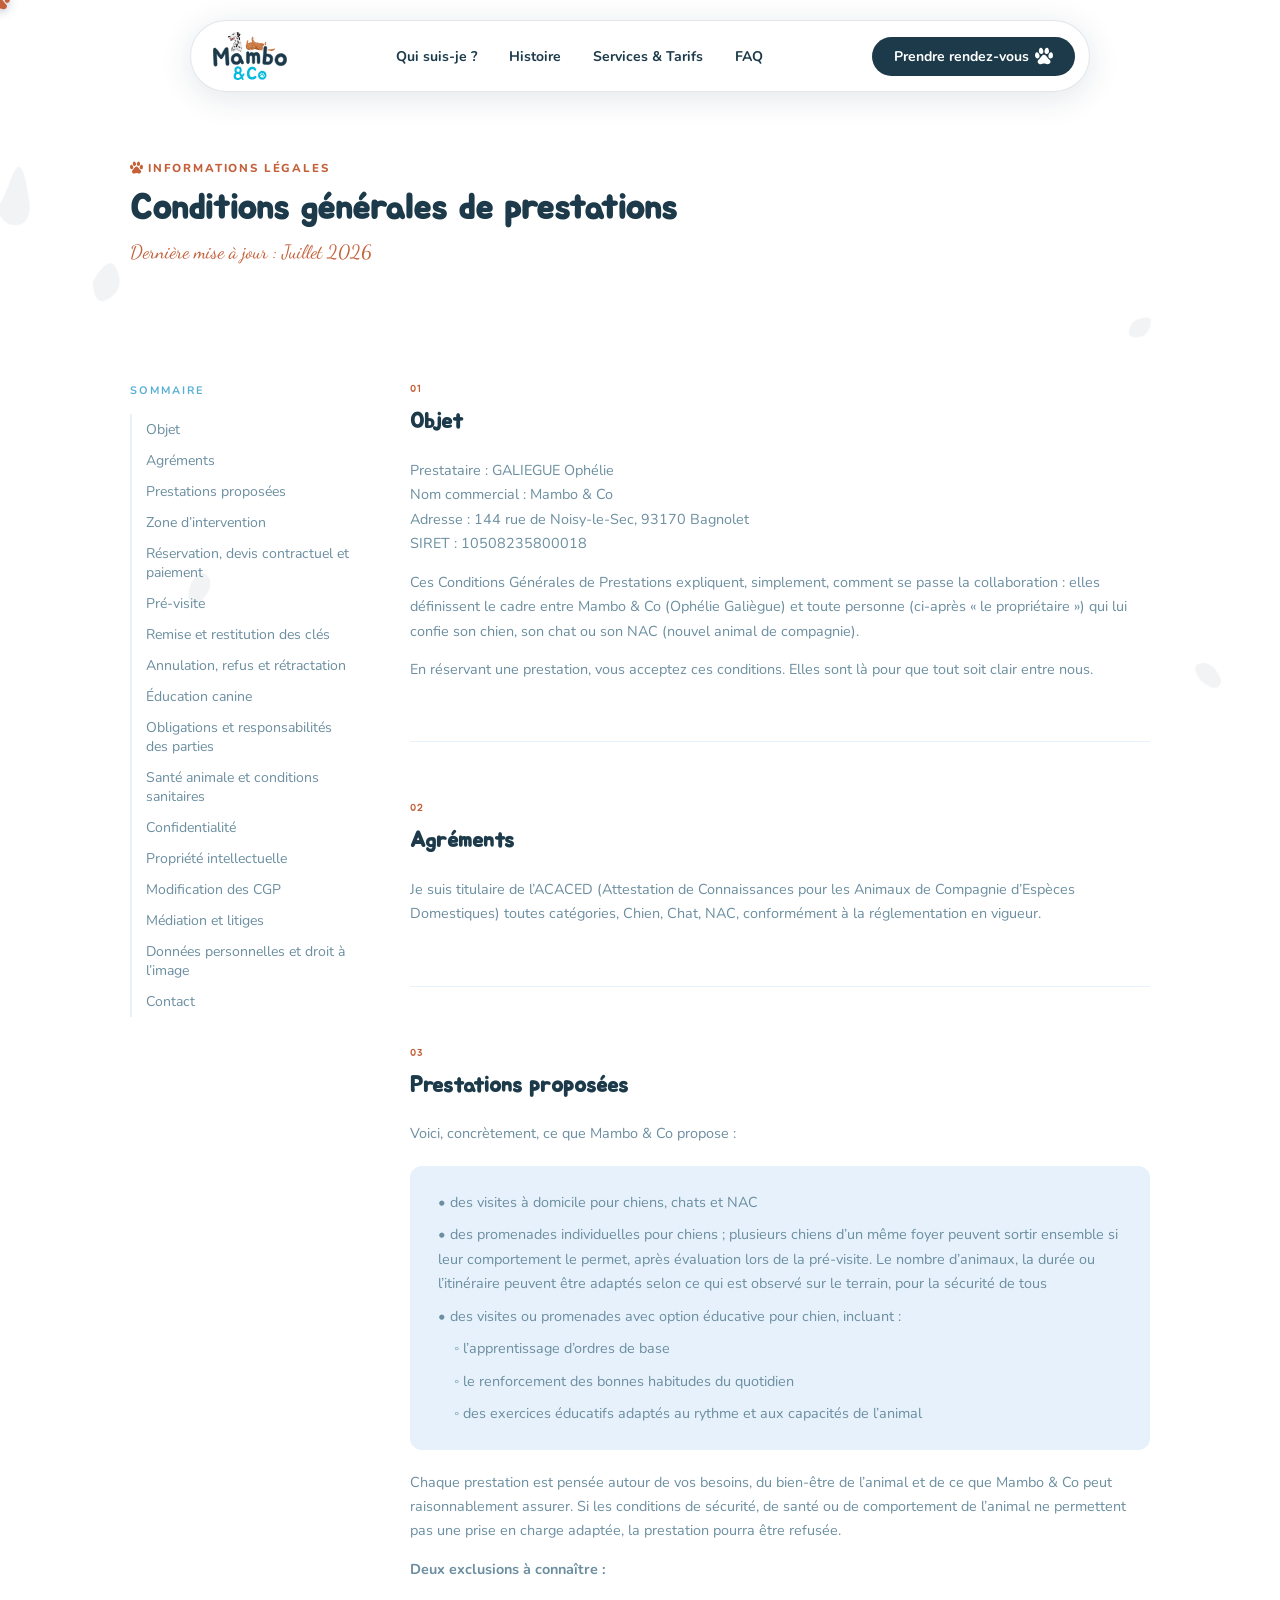
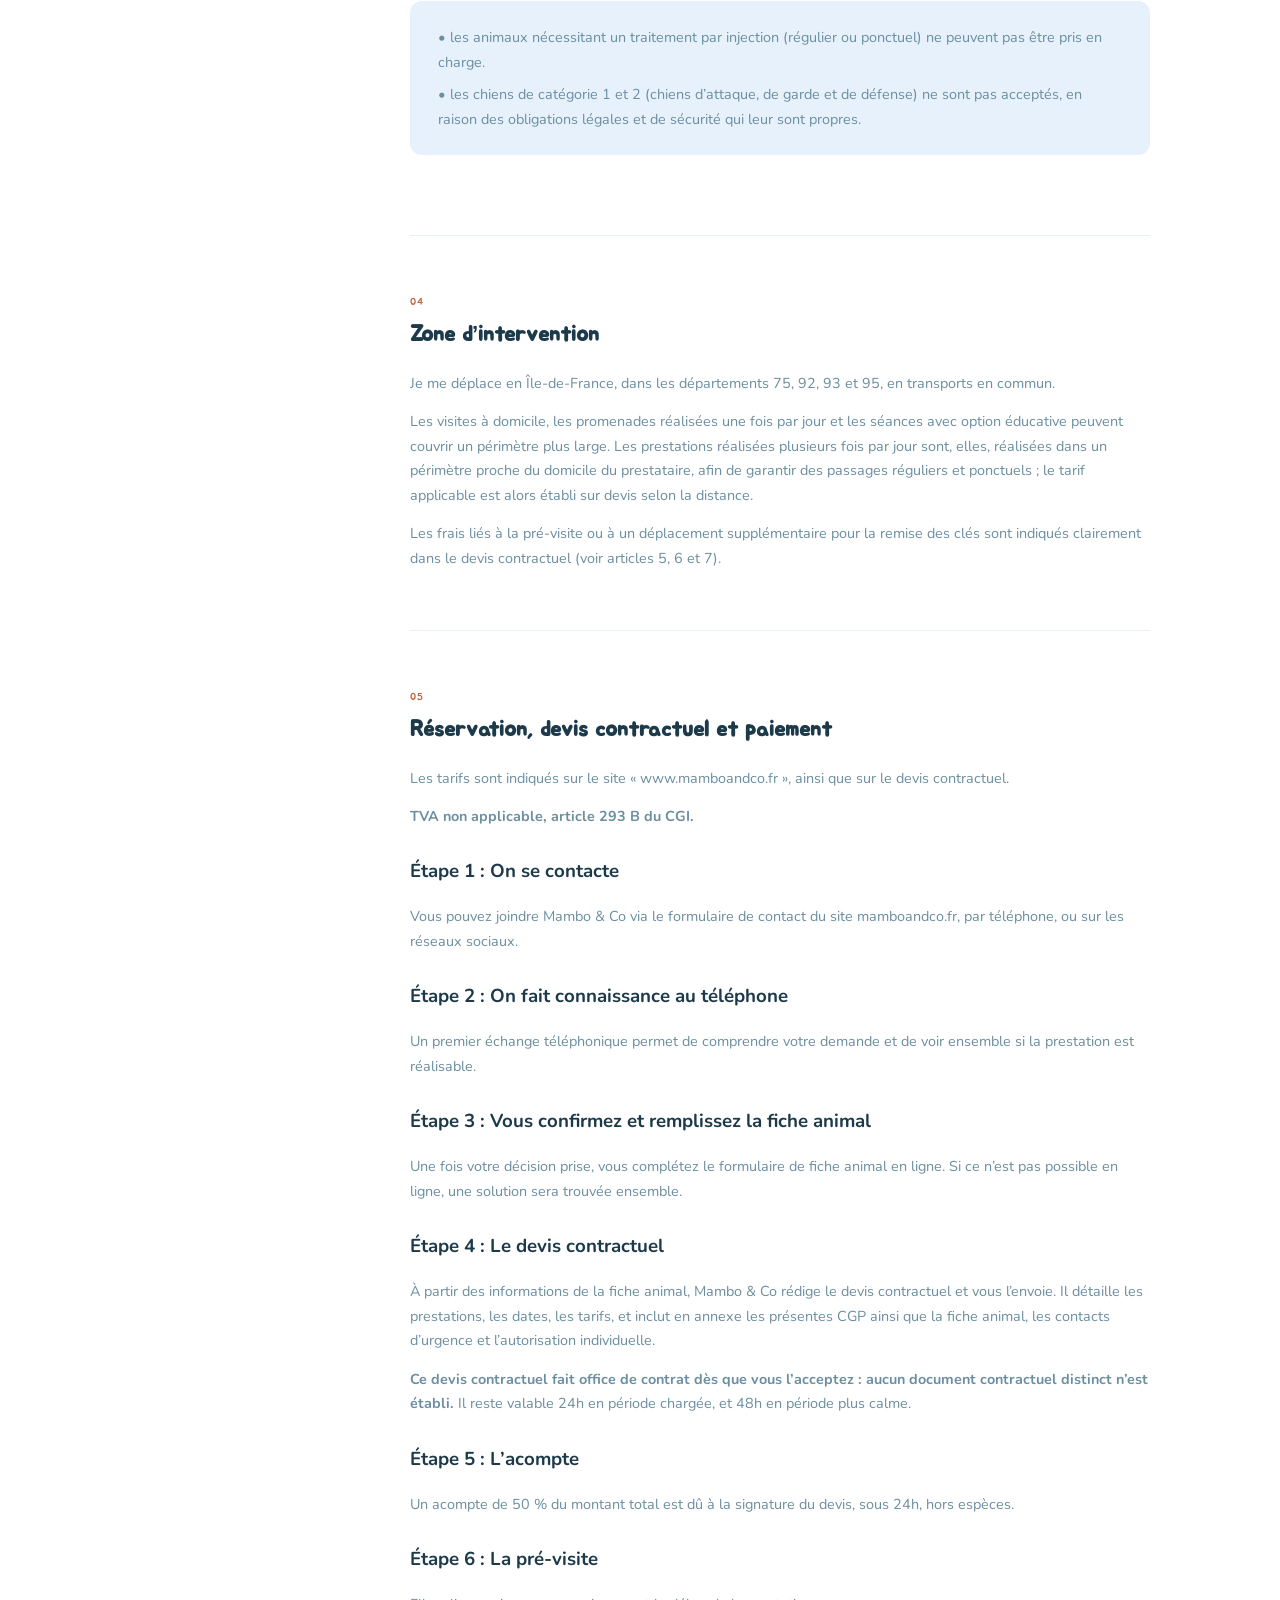
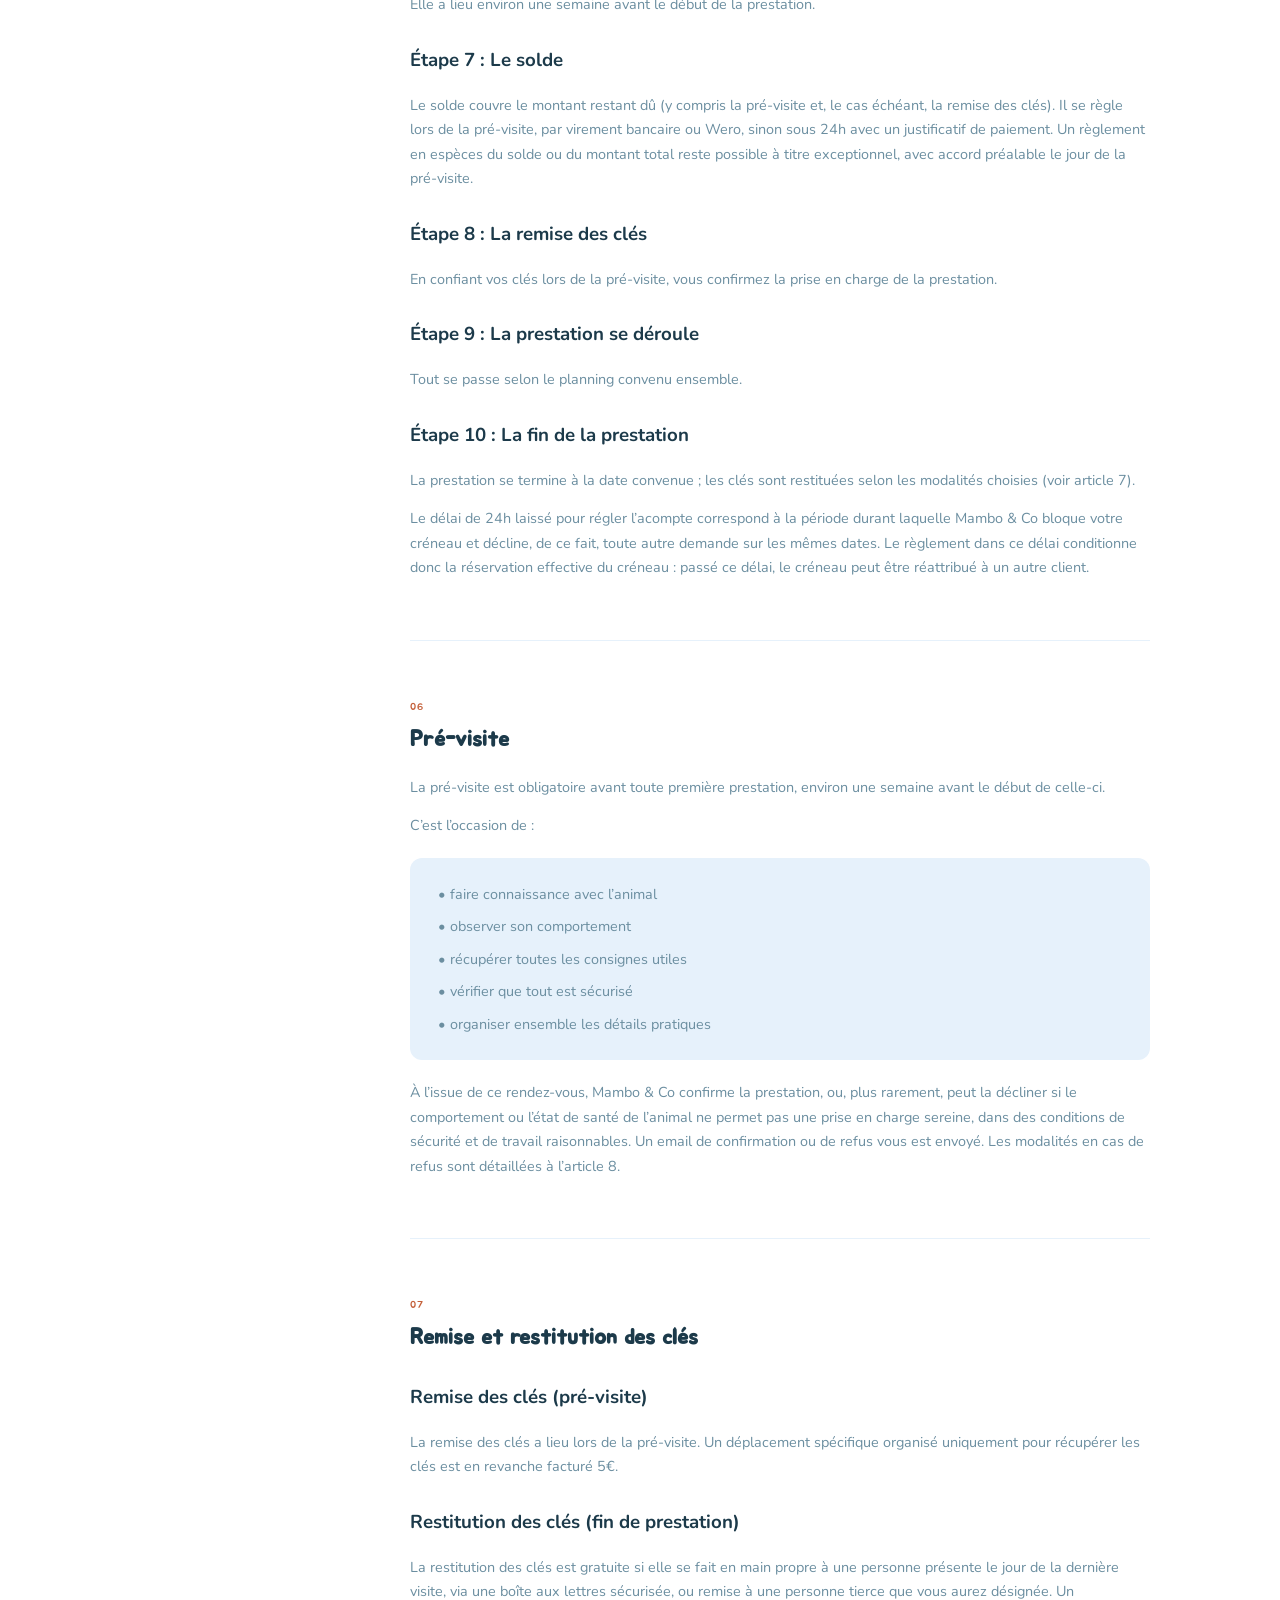
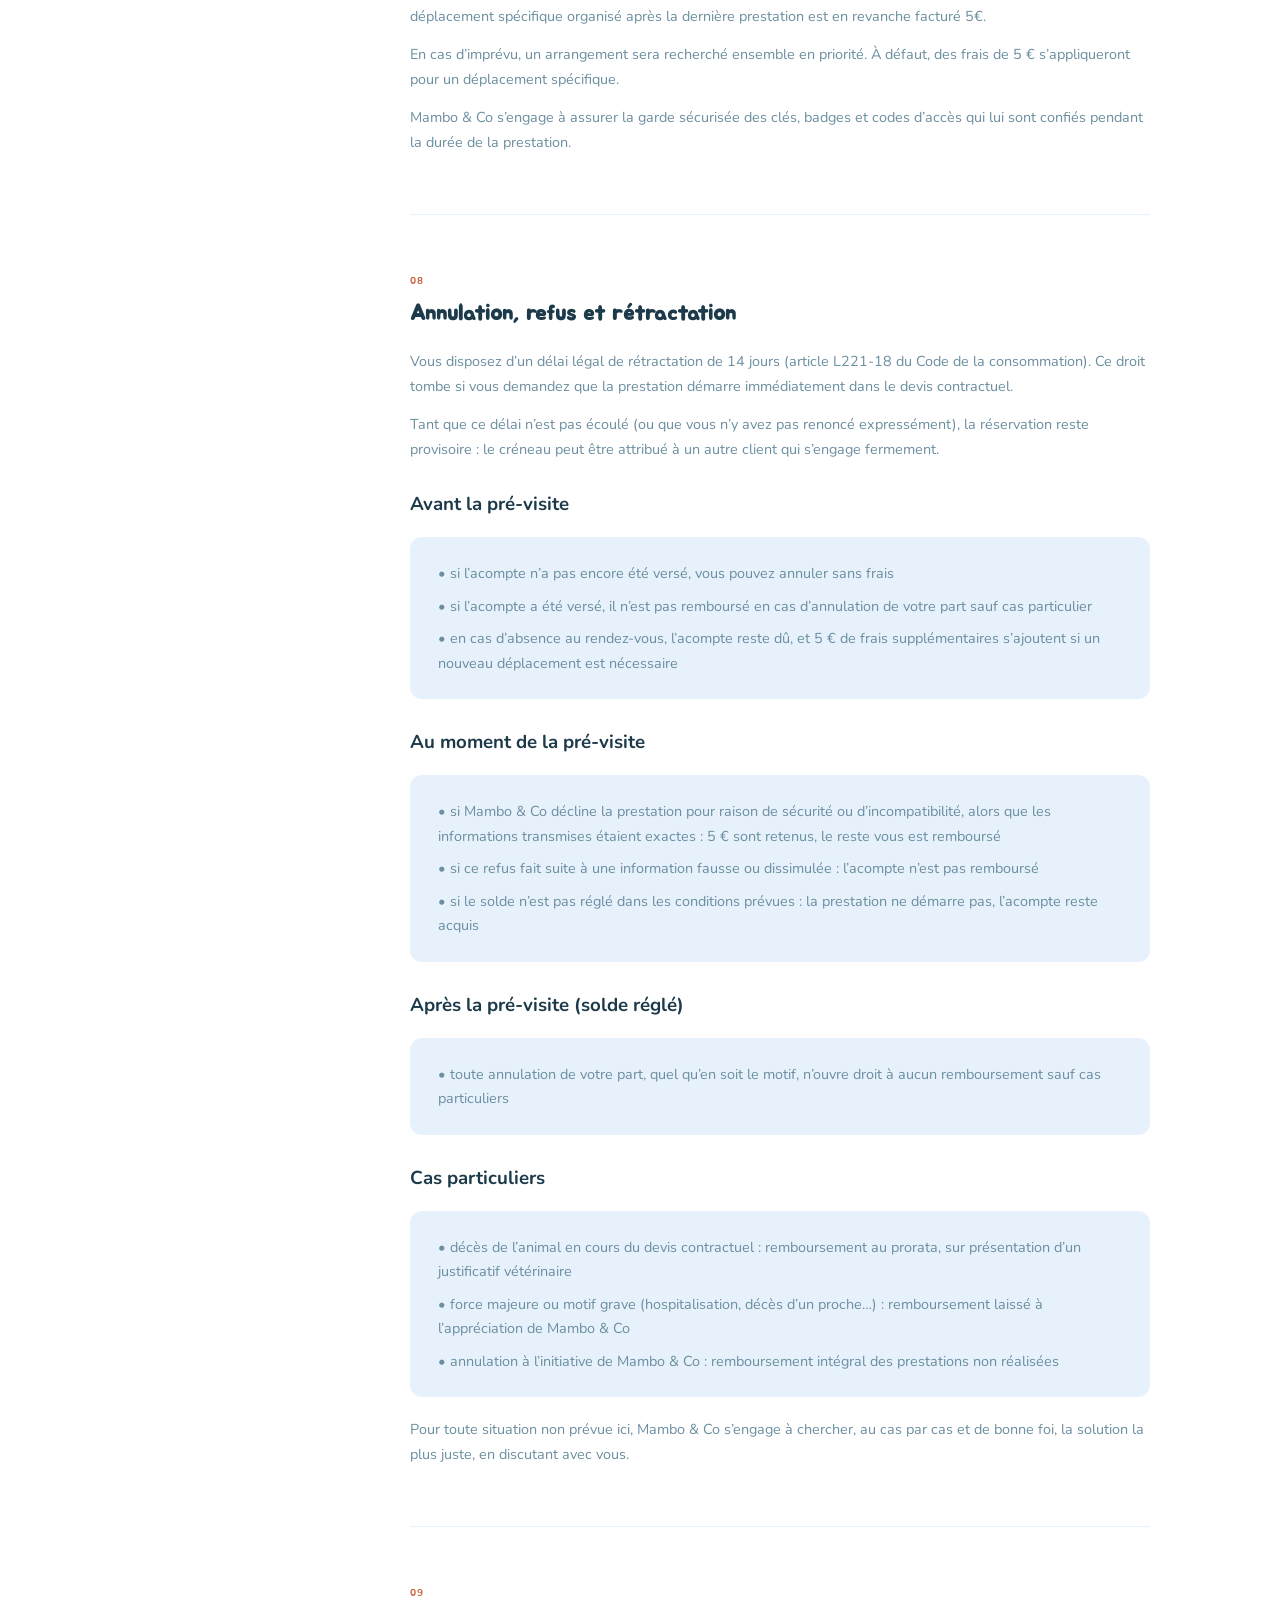
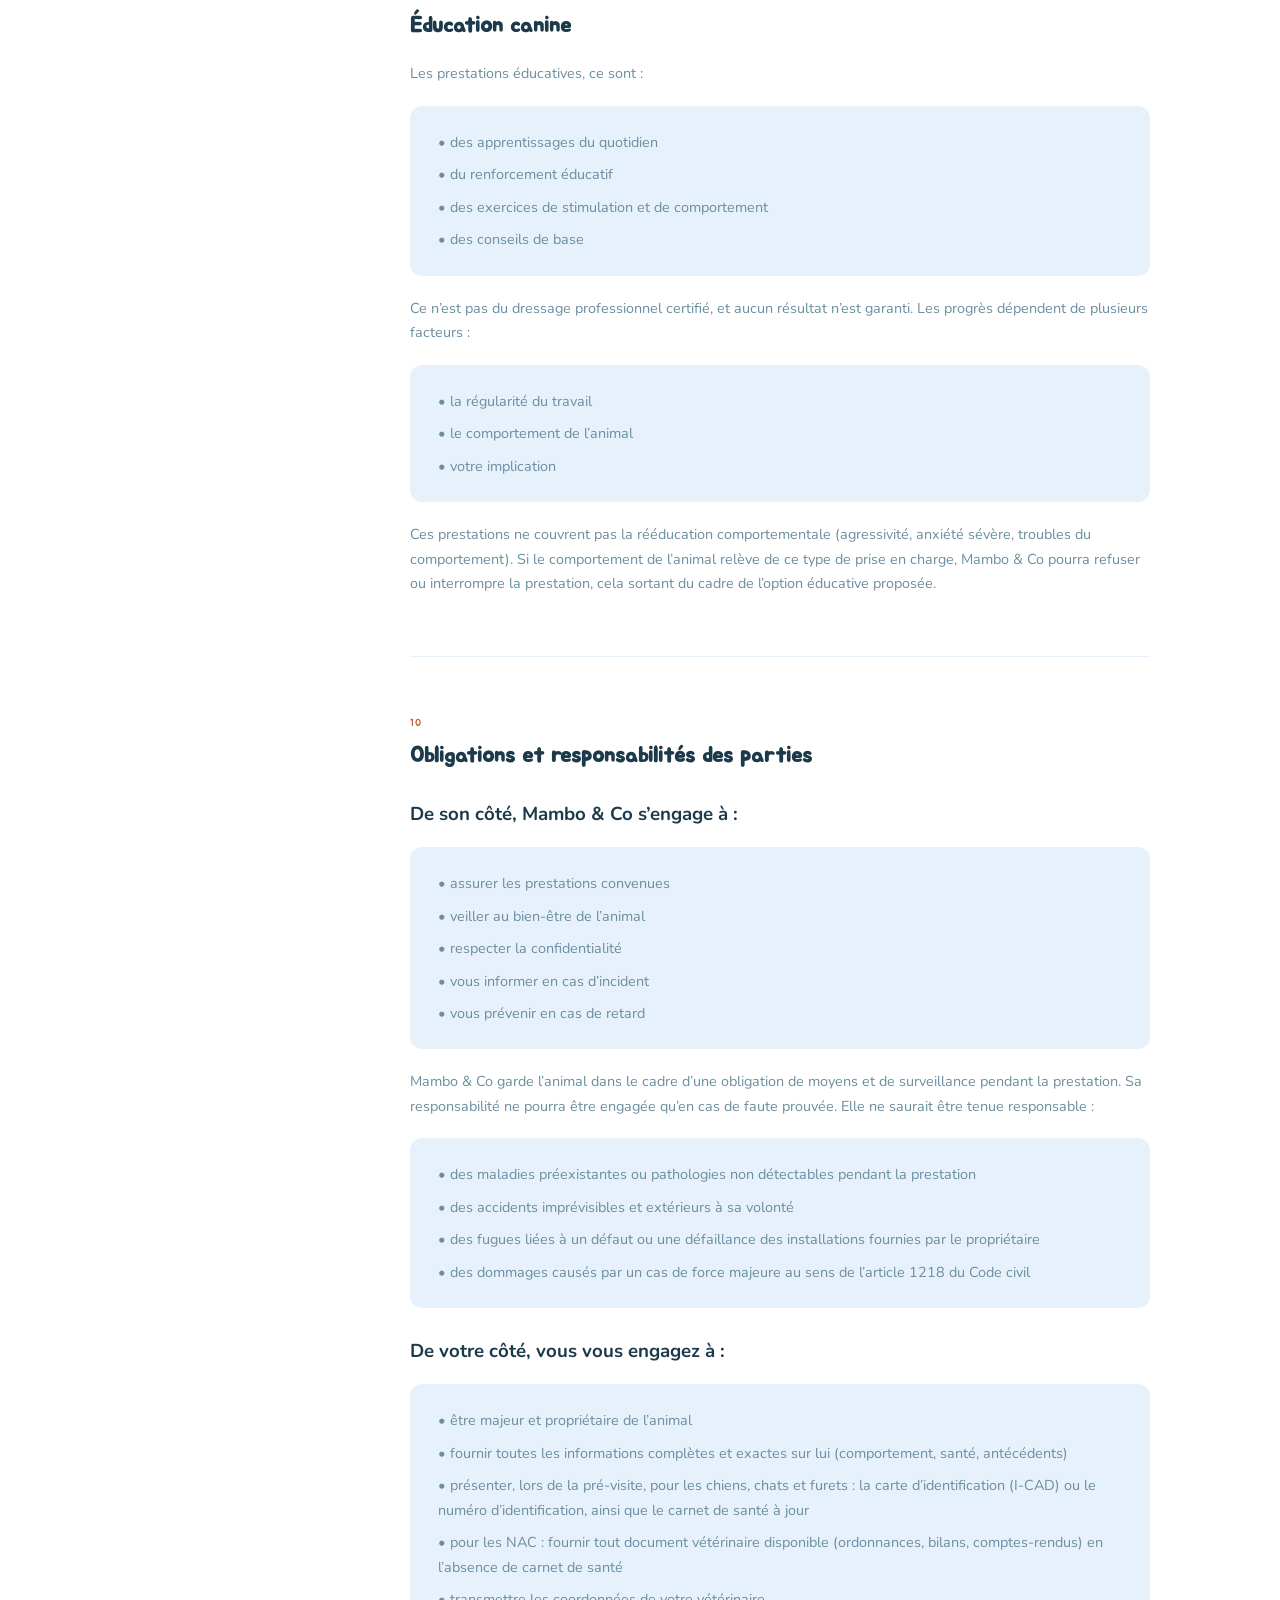
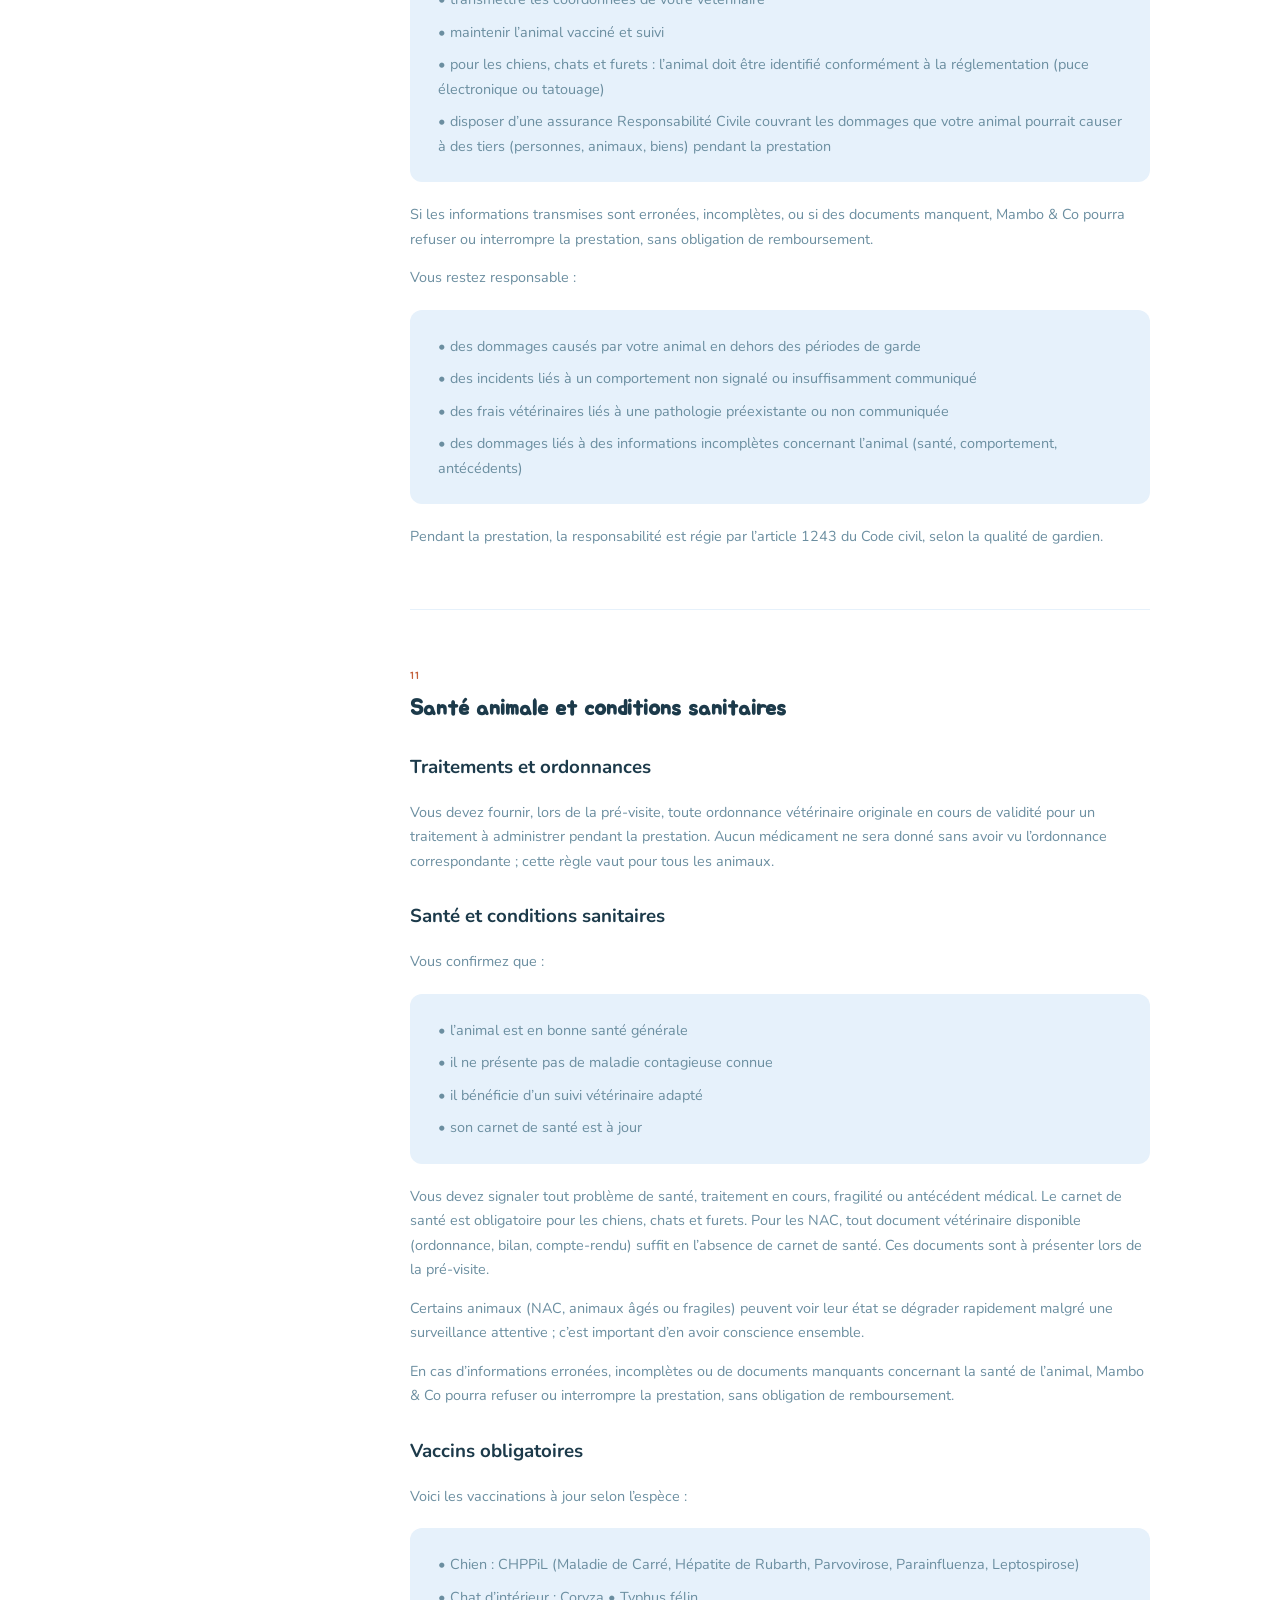
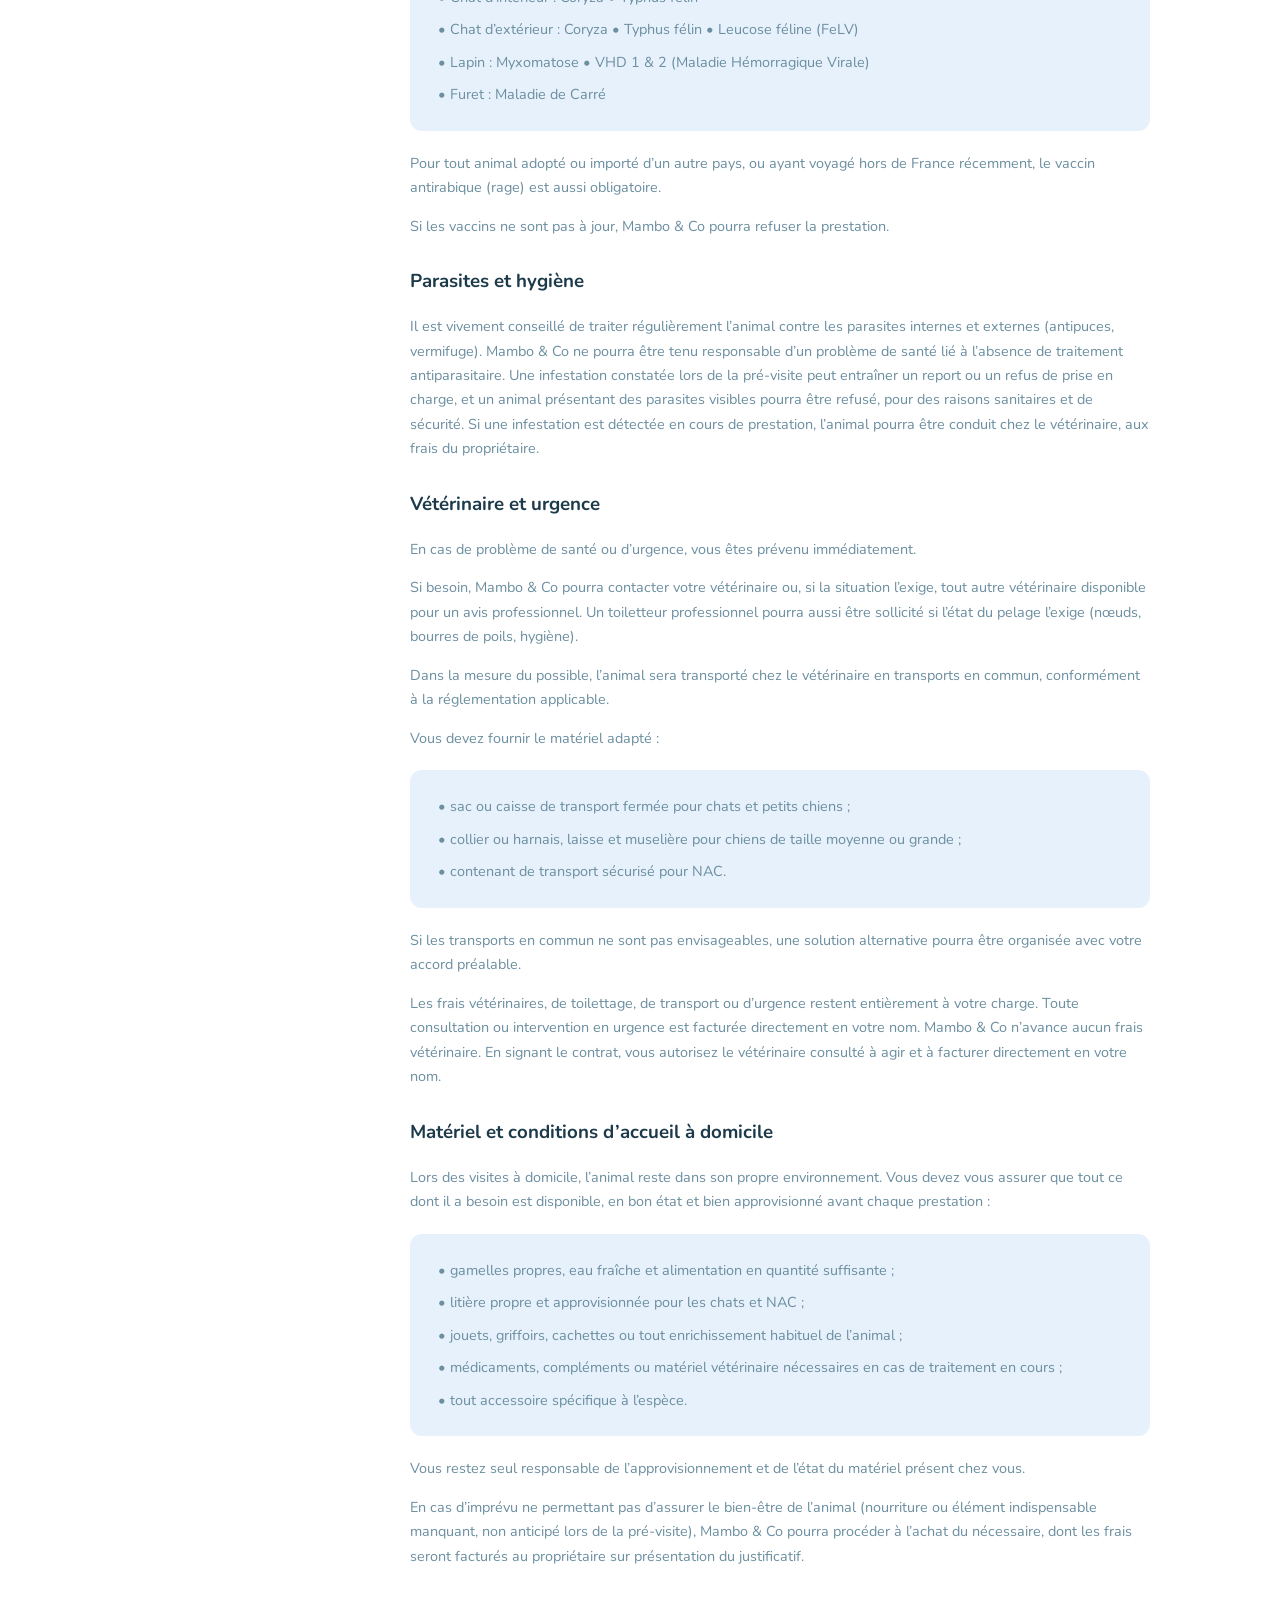
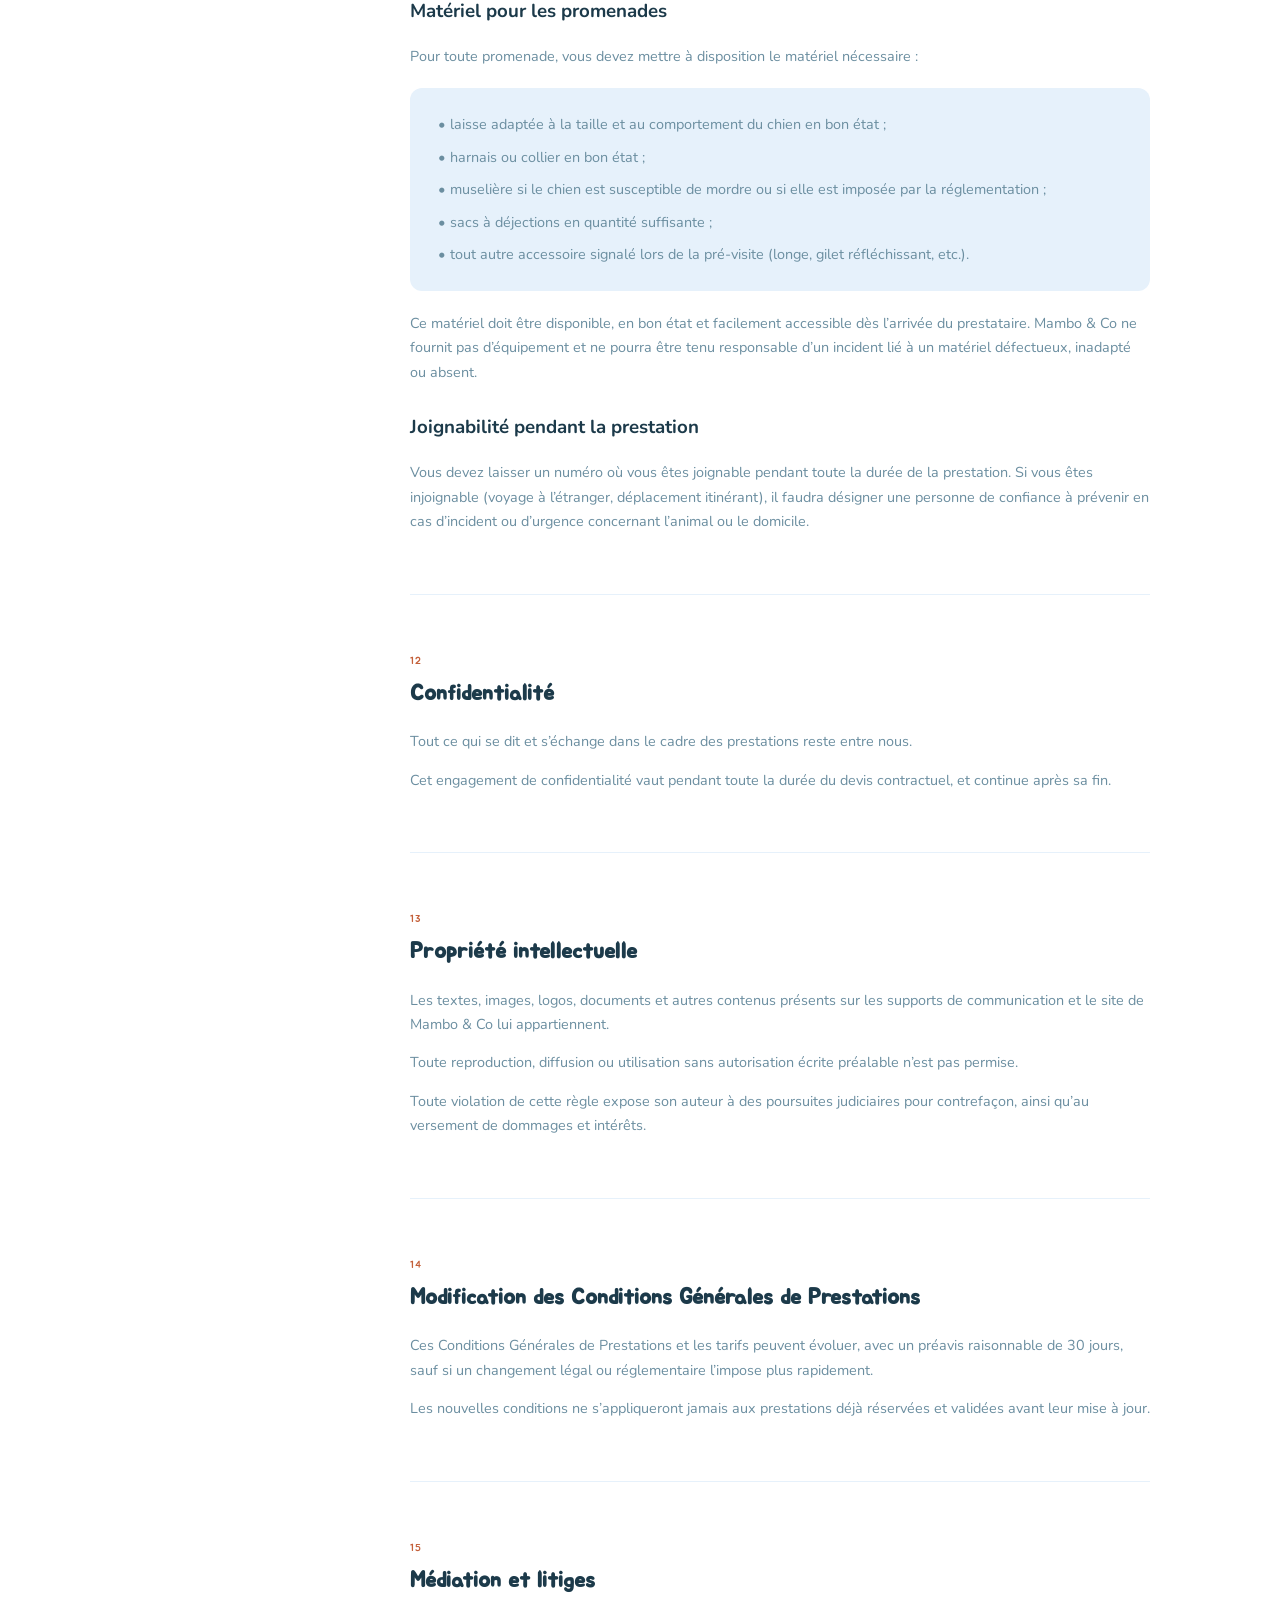
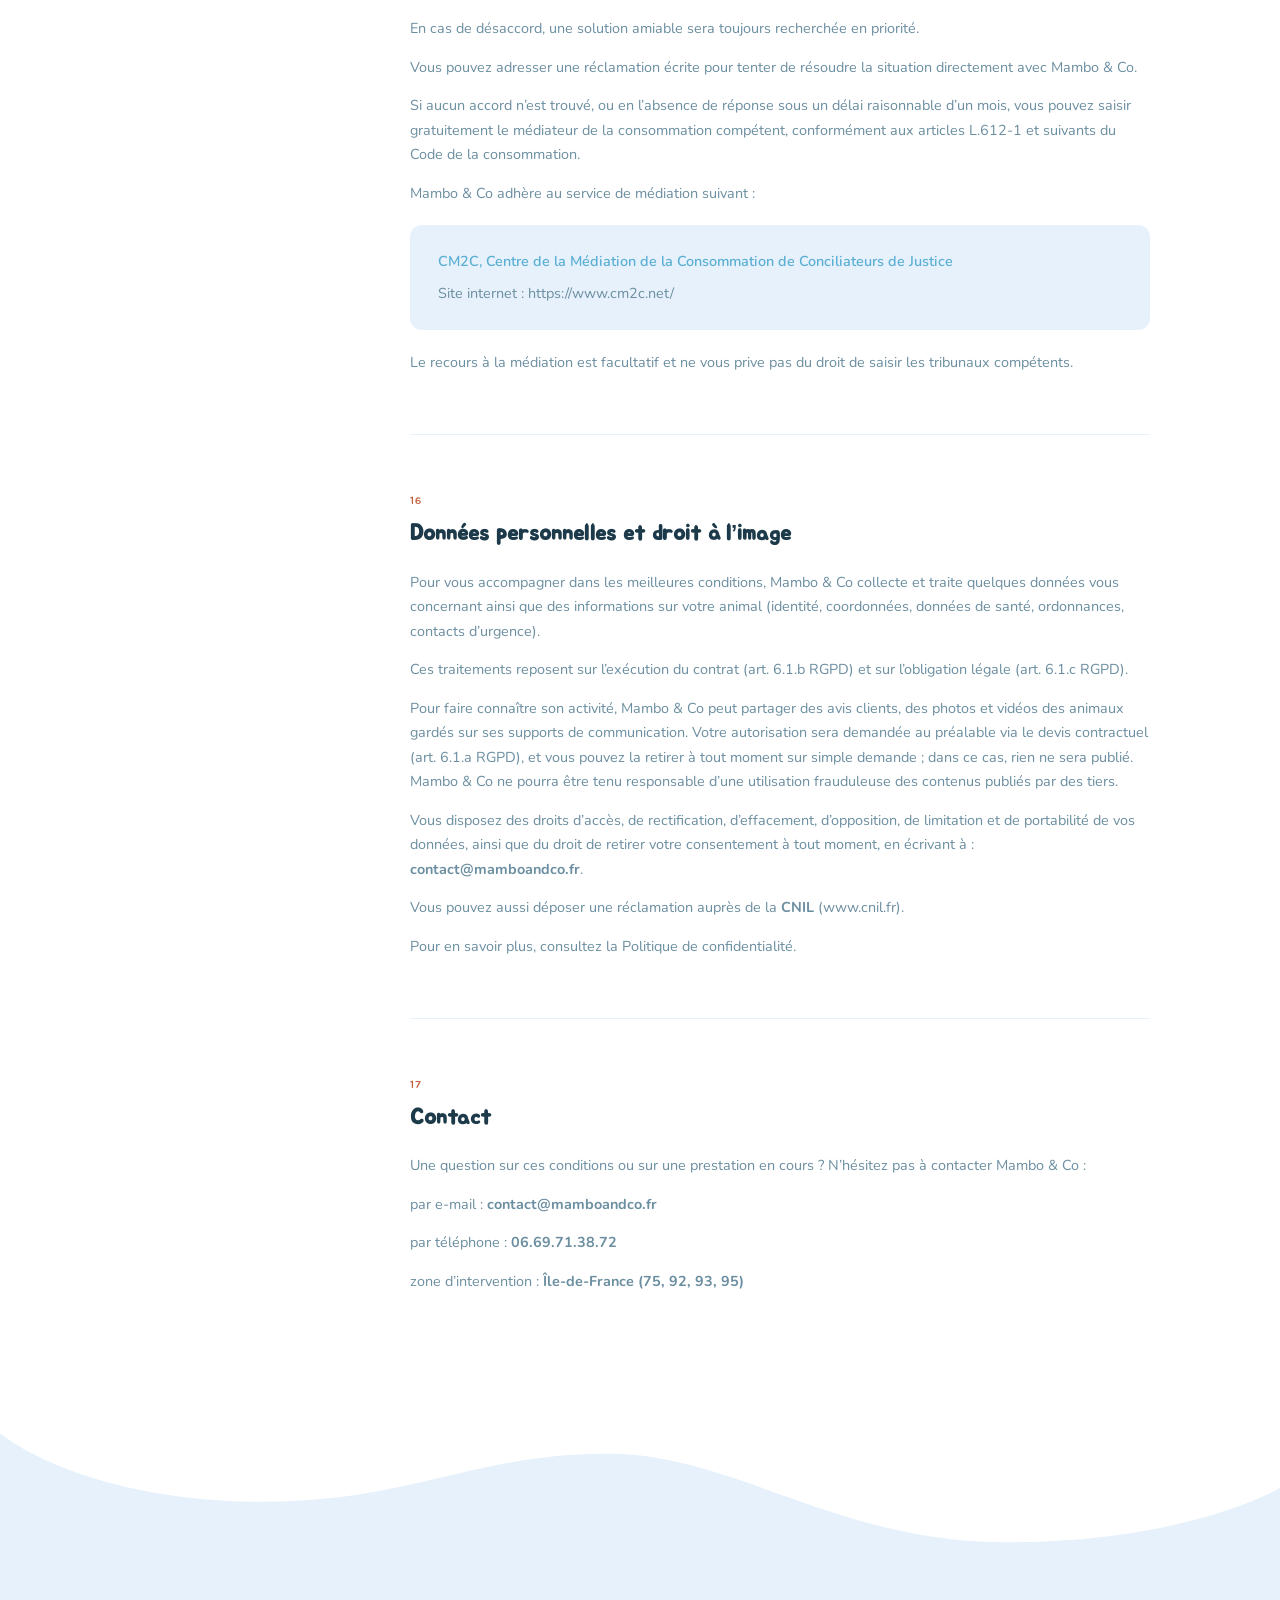
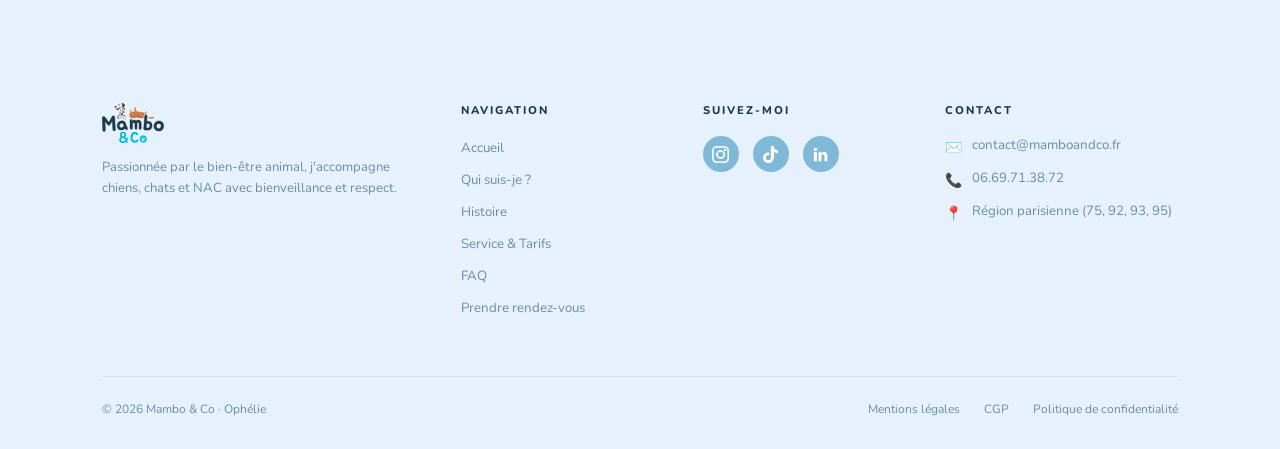
==== commit 6a48aa85: "MAJ - JUILLET V4" ====
--- a/cgp.html
+++ b/cgp.html
@@ -171,7 +171,7 @@
     <a href="#article2">Agréments</a>
     <a href="#article3">Prestations proposées</a>
     <a href="#article4">Zone d’intervention</a>
-    <a href="#article5">Réservation, devis et paiement</a>
+    <a href="#article5">Réservation, devis contractuel et paiement</a>
     <a href="#article6">Pré-visite</a>
     <a href="#article7">Remise et restitution des clés</a>
     <a href="#article8">Annulation, refus et rétractation</a>
@@ -195,7 +195,7 @@
 Nom commercial : Mambo & Co<br>
 Adresse : 144 rue de Noisy-le-Sec, 93170 Bagnolet<br>
 SIRET : 10508235800018</p>
-      <p>Ces Conditions Générales de Prestations expliquent, simplement, comment se passe la collaboration : elles définissent le cadre entre Mambo &amp; Co (Ophélie Galiegue) et toute personne (ci-après « le Client ») qui lui confie son chien, son chat ou son NAC (nouvel animal de compagnie).</p>
+      <p>Ces Conditions Générales de Prestations expliquent, simplement, comment se passe la collaboration : elles définissent le cadre entre Mambo &amp; Co (Ophélie Galiègue) et toute personne (ci-après « le propriétaire ») qui lui confie son chien, son chat ou son NAC (nouvel animal de compagnie).</p>
       <p>En réservant une prestation, vous acceptez ces conditions. Elles sont là pour que tout soit clair entre nous.</p>
     </div>
 
@@ -228,13 +228,14 @@
     <div class="legal-section" id="article4">
       <span class="legal-section-num">04</span>
       <h2>Zone d’intervention</h2>
-      <p>Je me déplace en Île-de-France, dans les départements 75, 92, 93 et 95, principalement en transports en commun.</p>
-      <p>Les éventuels frais liés à la pré-visite ou à un déplacement supplémentaire pour la remise des clés sont indiqués clairement dans le devis contractuel (voir articles 5, 6 et 7).</p>
+      <p>Je me déplace en Île-de-France, dans les départements 75, 92, 93 et 95, en transports en commun.</p>
+      <p>Les visites à domicile, les promenades réalisées une fois par jour et les séances avec option éducative peuvent couvrir un périmètre plus large. Les prestations réalisées plusieurs fois par jour sont, elles, réalisées dans un périmètre proche du domicile du prestataire, afin de garantir des passages réguliers et ponctuels ; le tarif applicable est alors établi sur devis selon la distance.</p>
+      <p>Les frais liés à la pré-visite ou à un déplacement supplémentaire pour la remise des clés sont indiqués clairement dans le devis contractuel (voir articles 5, 6 et 7).</p>
     </div>
 
     <div class="legal-section" id="article5">
       <span class="legal-section-num">05</span>
-      <h2>Réservation, devis et paiement</h2>
+      <h2>Réservation, devis contractuel et paiement</h2>
       <p>Les tarifs sont indiqués sur le site « www.mamboandco.fr », ainsi que sur le devis contractuel.</p>
       <p><strong>TVA non applicable, article 293 B du CGI.</strong></p>
 
@@ -248,7 +249,7 @@
       <p>Une fois votre décision prise, vous complétez le formulaire de fiche animal en ligne. Si ce n’est pas possible en ligne, une solution sera trouvée ensemble.</p>
 
       <h3>Étape 4 : Le devis contractuel</h3>
-      <p>À partir des informations de la fiche animal, Mambo &amp; Co rédige le devis contractuel et vous l’envoie. Il détaille les prestations, les dates, les tarifs, et inclut en annexe les présentes CGP ainsi que les autorisations nécessaires (urgence vétérinaire, droit à l’image).</p>
+      <p>À partir des informations de la fiche animal, Mambo &amp; Co rédige le devis contractuel et vous l’envoie. Il détaille les prestations, les dates, les tarifs, et inclut en annexe les présentes CGP ainsi que la fiche animal, les contacts d’urgence et l’autorisation individuelle.</p>
       <p><strong>Ce devis contractuel fait office de contrat dès que vous l’acceptez : aucun document contractuel distinct n’est établi.</strong> Il reste valable 24h en période chargée, et 48h en période plus calme.</p>
 
       <h3>Étape 5 : L’acompte</h3>
@@ -258,7 +259,7 @@
       <p>Elle a lieu environ une semaine avant le début de la prestation.</p>
 
       <h3>Étape 7 : Le solde</h3>
-      <p>Le solde couvre le montant restant dû (y compris la pré-visite et, le cas échéant, la remise des clés). Il se règle lors de la pré-visite, par virement bancaire ou Wero sous 24h, avec un justificatif de paiement. Un règlement en espèces reste possible à titre exceptionnel, avec accord préalable.</p>
+      <p>Le solde couvre le montant restant dû (y compris la pré-visite et, le cas échéant, la remise des clés). Il se règle lors de la pré-visite, par virement bancaire ou Wero, sinon sous 24h avec un justificatif de paiement. Un règlement en espèces du solde ou du montant total reste possible à titre exceptionnel, avec accord préalable le jour de la pré-visite.</p>
 
       <h3>Étape 8 : La remise des clés</h3>
       <p>En confiant vos clés lors de la pré-visite, vous confirmez la prise en charge de la prestation.</p>
@@ -269,14 +270,13 @@
       <h3>Étape 10 : La fin de la prestation</h3>
       <p>La prestation se termine à la date convenue ; les clés sont restituées selon les modalités choisies (voir article 7).</p>
 
-      <p>Pour les prestations longue durée (plus d’un mois), les modalités de paiement et d’échéances sont définies au cas par cas avec vous, en dehors du cadre habituel de ces CGP.</p>
       <p>Le délai de 24h laissé pour régler l’acompte correspond à la période durant laquelle Mambo &amp; Co bloque votre créneau et décline, de ce fait, toute autre demande sur les mêmes dates. Le règlement dans ce délai conditionne donc la réservation effective du créneau : passé ce délai, le créneau peut être réattribué à un autre client.</p>
     </div>
 
     <div class="legal-section" id="article6">
       <span class="legal-section-num">06</span>
       <h2>Pré-visite</h2>
-      <p>La pré-visite est un passage obligé avant toute première prestation, environ une semaine avant le début de celle-ci.</p>
+      <p>La pré-visite est obligatoire avant toute première prestation, environ une semaine avant le début de celle-ci.</p>
       <p>C’est l’occasion de :</p>
       <div class="legal-info-block">
         <p>• faire connaissance avec l’animal</p>
@@ -292,22 +292,22 @@
       <span class="legal-section-num">07</span>
       <h2>Remise et restitution des clés</h2>
       <h3>Remise des clés (pré-visite)</h3>
-      <p>La remise des clés a lieu lors de la pré-visite. Elle est gratuite si elle se fait en main propre ou via une boîte aux lettres sécurisée. Un déplacement spécifique organisé uniquement pour récupérer les clés est en revanche facturé, selon les conditions indiquées dans le devis contractuel.</p>
+      <p>La remise des clés a lieu lors de la pré-visite. Un déplacement spécifique organisé uniquement pour récupérer les clés est en revanche facturé 5€.</p>
       <h3>Restitution des clés (fin de prestation)</h3>
-      <p>La restitution des clés est gratuite si elle se fait en main propre à une personne présente le jour de la dernière visite, via une boîte aux lettres sécurisée, ou remise à une personne tierce que vous aurez désignée. Un déplacement spécifique organisé après la dernière prestation est en revanche facturé.</p>
-      <p>En cas d’imprévu, un arrangement sera recherché ensemble en priorité. À défaut, des frais de 5 € pourront s’appliquer.</p>
-      <p>Vous restez responsable des accès confiés (clés, badges, digicode).</p>
+      <p>La restitution des clés est gratuite si elle se fait en main propre à une personne présente le jour de la dernière visite, via une boîte aux lettres sécurisée, ou remise à une personne tierce que vous aurez désignée. Un déplacement spécifique organisé après la dernière prestation est en revanche facturé 5€.</p>
+      <p>En cas d’imprévu, un arrangement sera recherché ensemble en priorité. À défaut, des frais de 5 € s’appliqueront pour un déplacement spécifique.</p>
+      <p>Mambo &amp; Co s’engage à assurer la garde sécurisée des clés, badges et codes d’accès qui lui sont confiés pendant la durée de la prestation.</p>
     </div>
 
     <div class="legal-section" id="article8">
       <span class="legal-section-num">08</span>
       <h2>Annulation, refus et rétractation</h2>
-      <p>Vous disposez d’un délai légal de rétractation de 14 jours (article L221-18 du Code de la consommation). Ce droit tombe si vous demandez que la prestation démarre immédiatement.</p>
+      <p>Vous disposez d’un délai légal de rétractation de 14 jours (article L221-18 du Code de la consommation). Ce droit tombe si vous demandez que la prestation démarre immédiatement dans le devis contractuel.</p>
       <p>Tant que ce délai n’est pas écoulé (ou que vous n’y avez pas renoncé expressément), la réservation reste provisoire : le créneau peut être attribué à un autre client qui s’engage fermement.</p>
       <h3>Avant la pré-visite</h3>
       <div class="legal-info-block">
         <p>• si l’acompte n’a pas encore été versé, vous pouvez annuler sans frais</p>
-        <p>• si l’acompte a été versé, il n’est pas remboursé en cas d’annulation de votre part</p>
+        <p>• si l’acompte a été versé, il n’est pas remboursé en cas d’annulation de votre part sauf cas particulier</p>
         <p>• en cas d’absence au rendez-vous, l’acompte reste dû, et 5 € de frais supplémentaires s’ajoutent si un nouveau déplacement est nécessaire</p>
       </div>
 
@@ -325,7 +325,7 @@
 
       <h3>Cas particuliers</h3>
       <div class="legal-info-block">
-        <p>• décès de l’animal en cours de contrat : remboursement au prorata, sur présentation d’un justificatif vétérinaire</p>
+        <p>• décès de l’animal en cours du devis contractuel : remboursement au prorata, sur présentation d’un justificatif vétérinaire</p>
         <p>• force majeure ou motif grave (hospitalisation, décès d’un proche…) : remboursement laissé à l’appréciation de Mambo &amp; Co</p>
         <p>• annulation à l’initiative de Mambo &amp; Co : remboursement intégral des prestations non réalisées</p>
       </div>
@@ -368,19 +368,19 @@
       <div class="legal-info-block">
         <p>• des maladies préexistantes ou pathologies non détectables pendant la prestation</p>
         <p>• des accidents imprévisibles et extérieurs à sa volonté</p>
-        <p>• des fugues liées à un défaut ou une défaillance des installations fournies par le Client</p>
+        <p>• des fugues liées à un défaut ou une défaillance des installations fournies par le propriétaire</p>
         <p>• des dommages causés par un cas de force majeure au sens de l’article 1218 du Code civil</p>
       </div>
 
       <h3>De votre côté, vous vous engagez à :</h3>
       <div class="legal-info-block">
         <p>• être majeur et propriétaire de l’animal</p>
-        <p>• fournir des informations complètes et exactes sur lui (comportement, santé, antécédents)</p>
+        <p>• fournir toutes les informations complètes et exactes sur lui (comportement, santé, antécédents)</p>
         <p>• présenter, lors de la pré-visite, pour les chiens, chats et furets : la carte d’identification (I-CAD) ou le numéro d’identification, ainsi que le carnet de santé à jour</p>
         <p>• pour les NAC : fournir tout document vétérinaire disponible (ordonnances, bilans, comptes-rendus) en l’absence de carnet de santé</p>
         <p>• transmettre les coordonnées de votre vétérinaire</p>
         <p>• maintenir l’animal vacciné et suivi</p>
-        <p>• pour les chiens, chats et furets : le maintenir identifié conformément à la réglementation (puce électronique ou tatouage)</p>
+        <p>• pour les chiens, chats et furets : l’animal doit être identifié conformément à la réglementation (puce électronique ou tatouage)</p>
         <p>• disposer d’une assurance Responsabilité Civile couvrant les dommages que votre animal pourrait causer à des tiers (personnes, animaux, biens) pendant la prestation</p>
       </div>
       <p>Si les informations transmises sont erronées, incomplètes, ou si des documents manquent, Mambo &amp; Co pourra refuser ou interrompre la prestation, sans obligation de remboursement.</p>
@@ -389,7 +389,7 @@
         <p>• des dommages causés par votre animal en dehors des périodes de garde</p>
         <p>• des incidents liés à un comportement non signalé ou insuffisamment communiqué</p>
         <p>• des frais vétérinaires liés à une pathologie préexistante ou non communiquée</p>
-        <p>• des dommages liés à des informations incomplètes concernant l’animal (santé, comportement, particularités)</p>
+        <p>• des dommages liés à des informations incomplètes concernant l’animal (santé, comportement, antécédents)</p>
       </div>
       <p>Pendant la prestation, la responsabilité est régie par l’article 1243 du Code civil, selon la qualité de gardien.</p>
     </div>
@@ -399,7 +399,7 @@
       <h2>Santé animale et conditions sanitaires</h2>
 
       <h3>Traitements et ordonnances</h3>
-      <p>Merci de fournir une copie de toute ordonnance vétérinaire en cours de validité pour un traitement à administrer pendant la prestation. L’ordonnance originale est récupérée lors de la pré-visite. Aucun médicament ne sera donné sans avoir vu l’ordonnance correspondante ; cette règle vaut pour tous les animaux.</p>
+      <p>Vous devez fournir, lors de la pré-visite, toute ordonnance vétérinaire originale en cours de validité pour un traitement à administrer pendant la prestation. Aucun médicament ne sera donné sans avoir vu l’ordonnance correspondante ; cette règle vaut pour tous les animaux.</p>
 
       <h3>Santé et conditions sanitaires</h3>
       <p>Vous confirmez que :</p>
@@ -409,7 +409,7 @@
         <p>• il bénéficie d’un suivi vétérinaire adapté</p>
         <p>• son carnet de santé est à jour</p>
       </div>
-      <p>Merci de signaler tout problème de santé, traitement en cours, fragilité ou antécédent médical. Le carnet de santé est obligatoire pour les chiens, chats et furets. Pour les NAC, tout document vétérinaire disponible (ordonnance, bilan, compte-rendu) suffit en l’absence de carnet de santé. Ces documents sont à présenter lors de la pré-visite.</p>
+      <p>Vous devez signaler tout problème de santé, traitement en cours, fragilité ou antécédent médical. Le carnet de santé est obligatoire pour les chiens, chats et furets. Pour les NAC, tout document vétérinaire disponible (ordonnance, bilan, compte-rendu) suffit en l’absence de carnet de santé. Ces documents sont à présenter lors de la pré-visite.</p>
       <p>Certains animaux (NAC, animaux âgés ou fragiles) peuvent voir leur état se dégrader rapidement malgré une surveillance attentive ; c’est important d’en avoir conscience ensemble.</p>
       <p>En cas d’informations erronées, incomplètes ou de documents manquants concernant la santé de l’animal, Mambo &amp; Co pourra refuser ou interrompre la prestation, sans obligation de remboursement.</p>
 
@@ -426,36 +426,37 @@
       <p>Si les vaccins ne sont pas à jour, Mambo &amp; Co pourra refuser la prestation.</p>
 
       <h3>Parasites et hygiène</h3>
-      <p>Il est vivement conseillé de traiter régulièrement l’animal contre les parasites internes et externes (antipuces, vermifuge). Mambo &amp; Co ne pourra être tenu responsable d’un problème de santé lié à l’absence de traitement antiparasitaire. Une infestation constatée lors de la pré-visite peut entraîner un report ou un refus de prise en charge, et un animal présentant des parasites visibles pourra être refusé, pour des raisons sanitaires et de sécurité. Si une infestation est détectée en cours de prestation, l’animal pourra être conduit chez le vétérinaire, aux frais du Client.</p>
+      <p>Il est vivement conseillé de traiter régulièrement l’animal contre les parasites internes et externes (antipuces, vermifuge). Mambo &amp; Co ne pourra être tenu responsable d’un problème de santé lié à l’absence de traitement antiparasitaire. Une infestation constatée lors de la pré-visite peut entraîner un report ou un refus de prise en charge, et un animal présentant des parasites visibles pourra être refusé, pour des raisons sanitaires et de sécurité. Si une infestation est détectée en cours de prestation, l’animal pourra être conduit chez le vétérinaire, aux frais du propriétaire.</p>
 
       <h3>Vétérinaire et urgence</h3>
       <p>En cas de problème de santé ou d’urgence, vous êtes prévenu immédiatement.</p>
       <p>Si besoin, Mambo &amp; Co pourra contacter votre vétérinaire ou, si la situation l’exige, tout autre vétérinaire disponible pour un avis professionnel. Un toiletteur professionnel pourra aussi être sollicité si l’état du pelage l’exige (nœuds, bourres de poils, hygiène).</p>
       <p>Dans la mesure du possible, l’animal sera transporté chez le vétérinaire en transports en commun, conformément à la réglementation applicable.</p>
-      <p>Merci de fournir le matériel adapté :</p>
-      <div class="legal-info-block">
-        <p>• panier, sac ou caisse fermée pour chats et petits chiens ;</p>
-        <p>• laisse et muselière pour chiens de taille moyenne ou grande ;</p>
-        <p>• contenant sécurisé pour NAC.</p>
+      <p>Vous devez fournir le matériel adapté :</p>
+      <div class="legal-info-block">
+        <p>• sac ou caisse de transport fermée pour chats et petits chiens ;</p>
+        <p>• collier ou harnais, laisse et muselière pour chiens de taille moyenne ou grande ;</p>
+        <p>• contenant de transport sécurisé pour NAC.</p>
       </div>
       <p>Si les transports en commun ne sont pas envisageables, une solution alternative pourra être organisée avec votre accord préalable.</p>
       <p>Les frais vétérinaires, de toilettage, de transport ou d’urgence restent entièrement à votre charge. Toute consultation ou intervention en urgence est facturée directement en votre nom. Mambo &amp; Co n’avance aucun frais vétérinaire. En signant le contrat, vous autorisez le vétérinaire consulté à agir et à facturer directement en votre nom.</p>
 
       <h3>Matériel et conditions d’accueil à domicile</h3>
-      <p>Lors des visites à domicile, l’animal reste dans son propre environnement. Merci de vous assurer que tout ce dont il a besoin est disponible, en bon état et bien approvisionné avant chaque prestation :</p>
+      <p>Lors des visites à domicile, l’animal reste dans son propre environnement. Vous devez vous assurer que tout ce dont il a besoin est disponible, en bon état et bien approvisionné avant chaque prestation :</p>
       <div class="legal-info-block">
         <p>• gamelles propres, eau fraîche et alimentation en quantité suffisante ;</p>
         <p>• litière propre et approvisionnée pour les chats et NAC ;</p>
         <p>• jouets, griffoirs, cachettes ou tout enrichissement habituel de l’animal ;</p>
         <p>• médicaments, compléments ou matériel vétérinaire nécessaires en cas de traitement en cours ;</p>
-        <p>• tout accessoire spécifique à l’espèce (cage, terrarium, lampe chauffante, etc.).</p>
-      </div>
-      <p>Vous restez seul responsable de l’approvisionnement et de l’état du matériel présent chez vous. Mambo &amp; Co ne saurait être tenu responsable des conséquences d’un manque de nourriture, d’eau ou de tout autre élément indispensable au bien-être de l’animal qui n’aurait pas été mis à disposition.</p>
+        <p>• tout accessoire spécifique à l’espèce.</p>
+      </div>
+      <p>Vous restez seul responsable de l’approvisionnement et de l’état du matériel présent chez vous.</p>
+      <p>En cas d’imprévu ne permettant pas d’assurer le bien-être de l’animal (nourriture ou élément indispensable manquant, non anticipé lors de la pré-visite), Mambo &amp; Co pourra procéder à l’achat du nécessaire, dont les frais seront facturés au propriétaire sur présentation du justificatif.</p>
 
       <h3>Matériel pour les promenades</h3>
-      <p>Pour toute promenade, merci de mettre à disposition le matériel nécessaire :</p>
-      <div class="legal-info-block">
-        <p>• laisse adaptée à la taille et au comportement du chien ;</p>
+      <p>Pour toute promenade, vous devez mettre à disposition le matériel nécessaire :</p>
+      <div class="legal-info-block">
+        <p>• laisse adaptée à la taille et au comportement du chien en bon état ;</p>
         <p>• harnais ou collier en bon état ;</p>
         <p>• muselière si le chien est susceptible de mordre ou si elle est imposée par la réglementation ;</p>
         <p>• sacs à déjections en quantité suffisante ;</p>
@@ -464,14 +465,14 @@
       <p>Ce matériel doit être disponible, en bon état et facilement accessible dès l’arrivée du prestataire. Mambo &amp; Co ne fournit pas d’équipement et ne pourra être tenu responsable d’un incident lié à un matériel défectueux, inadapté ou absent.</p>
 
       <h3>Joignabilité pendant la prestation</h3>
-      <p>Merci de laisser un numéro où vous êtes joignable pendant toute la durée de la prestation. Si vous êtes injoignable (voyage à l’étranger, déplacement itinérant), merci de désigner une personne de confiance à prévenir en cas d’incident ou d’urgence concernant l’animal ou le domicile.</p>
+      <p>Vous devez laisser un numéro où vous êtes joignable pendant toute la durée de la prestation. Si vous êtes injoignable (voyage à l’étranger, déplacement itinérant), il faudra désigner une personne de confiance à prévenir en cas d’incident ou d’urgence concernant l’animal ou le domicile.</p>
     </div>
 
     <div class="legal-section" id="article12">
       <span class="legal-section-num">12</span>
       <h2>Confidentialité</h2>
       <p>Tout ce qui se dit et s’échange dans le cadre des prestations reste entre nous.</p>
-      <p>Cet engagement de confidentialité vaut pendant toute la durée du contrat, et continue après sa fin.</p>
+      <p>Cet engagement de confidentialité vaut pendant toute la durée du devis contractuel, et continue après sa fin.</p>
     </div>
 
     <div class="legal-section" id="article13">
@@ -479,6 +480,7 @@
       <h2>Propriété intellectuelle</h2>
       <p>Les textes, images, logos, documents et autres contenus présents sur les supports de communication et le site de Mambo &amp; Co lui appartiennent.</p>
       <p>Toute reproduction, diffusion ou utilisation sans autorisation écrite préalable n’est pas permise.</p>
+      <p>Toute violation de cette règle expose son auteur à des poursuites judiciaires pour contrefaçon, ainsi qu’au versement de dommages et intérêts.</p>
     </div>
 
     <div class="legal-section" id="article14">
@@ -493,7 +495,7 @@
       <h2>Médiation et litiges</h2>
       <p>En cas de désaccord, une solution amiable sera toujours recherchée en priorité.</p>
       <p>Vous pouvez adresser une réclamation écrite pour tenter de résoudre la situation directement avec Mambo &amp; Co.</p>
-      <p>Si aucun accord n’est trouvé, ou en l’absence de réponse sous un délai raisonnable d’un (1) mois, vous pouvez saisir gratuitement le médiateur de la consommation compétent, conformément aux articles L.612-1 et suivants du Code de la consommation.</p>
+      <p>Si aucun accord n’est trouvé, ou en l’absence de réponse sous un délai raisonnable d’un mois, vous pouvez saisir gratuitement le médiateur de la consommation compétent, conformément aux articles L.612-1 et suivants du Code de la consommation.</p>
       <p>Mambo &amp; Co adhère au service de médiation suivant :</p>
       <div class="legal-info-block">
         <p><strong>CM2C, Centre de la Médiation de la Consommation de Conciliateurs de Justice</strong></p>
@@ -507,7 +509,7 @@
       <h2>Données personnelles et droit à l’image</h2>
       <p>Pour vous accompagner dans les meilleures conditions, Mambo &amp; Co collecte et traite quelques données vous concernant ainsi que des informations sur votre animal (identité, coordonnées, données de santé, ordonnances, contacts d’urgence).</p>
       <p>Ces traitements reposent sur l’exécution du contrat (art. 6.1.b RGPD) et sur l’obligation légale (art. 6.1.c RGPD).</p>
-      <p>Pour faire connaître son activité, Mambo &amp; Co peut partager des photos, vidéos ou témoignages des animaux de ses clients sur ses supports de communication. Votre autorisation sera demandée au préalable via le contrat (art. 6.1.a RGPD), et vous pouvez la retirer à tout moment sur simple demande ; dans ce cas, rien ne sera publié. Mambo &amp; Co ne pourra être tenu responsable d’une utilisation frauduleuse des contenus publiés par des tiers.</p>
+      <p>Pour faire connaître son activité, Mambo &amp; Co peut partager des avis clients, des photos et vidéos des animaux gardés sur ses supports de communication. Votre autorisation sera demandée au préalable via le devis contractuel (art. 6.1.a RGPD), et vous pouvez la retirer à tout moment sur simple demande ; dans ce cas, rien ne sera publié. Mambo &amp; Co ne pourra être tenu responsable d’une utilisation frauduleuse des contenus publiés par des tiers.</p>
       <p>Vous disposez des droits d’accès, de rectification, d’effacement, d’opposition, de limitation et de portabilité de vos données, ainsi que du droit de retirer votre consentement à tout moment, en écrivant à : <strong>contact@mamboandco.fr</strong>.</p>
       <p>Vous pouvez aussi déposer une réclamation auprès de la <strong>CNIL</strong> (www.cnil.fr).</p>
       <p>Pour en savoir plus, consultez la <a href="confidentialité.html" style="color:var(--bleu-clair)">Politique de confidentialité</a>.</p>
@@ -521,9 +523,6 @@
       <p>par téléphone : <strong>06.69.71.38.72</strong></p>
       <p>zone d’intervention : <strong>Île-de-France (75, 92, 93, 95)</strong></p>
     </div>
-
-    
-
 
   </div>
 
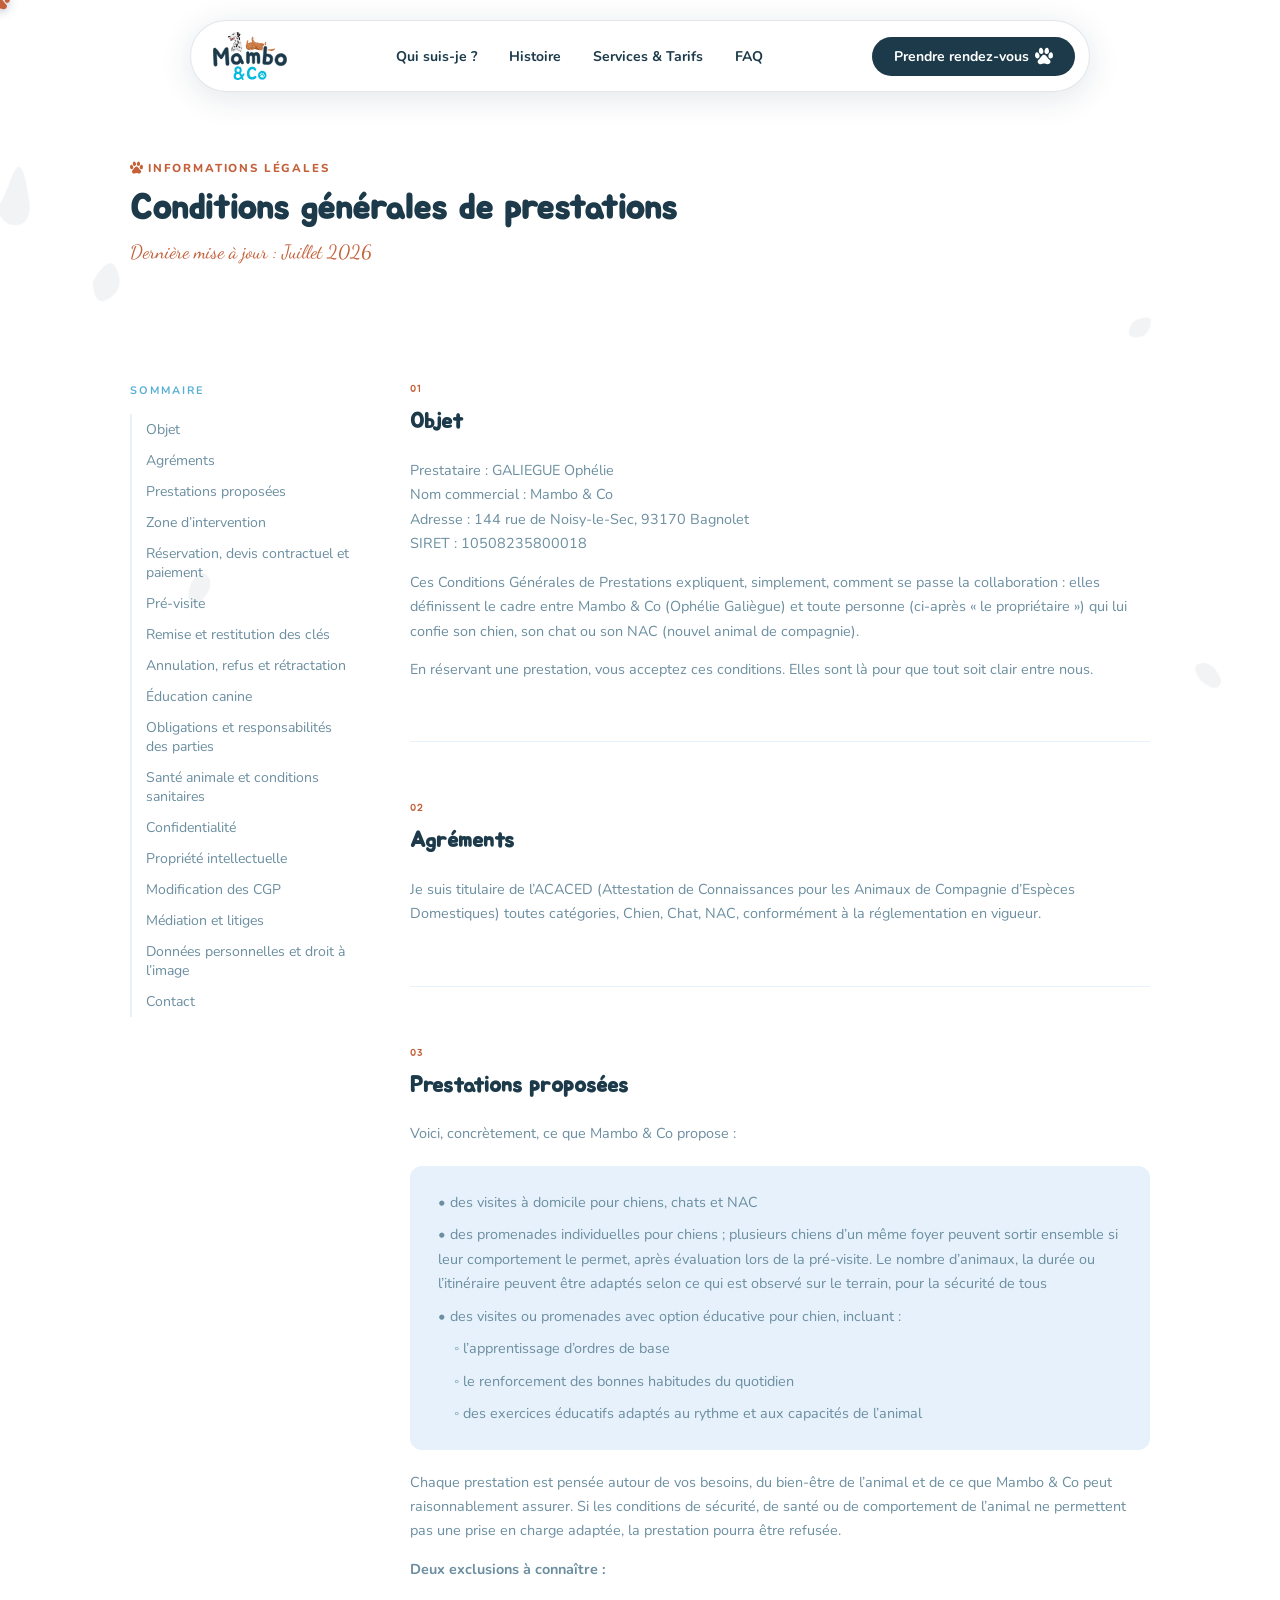
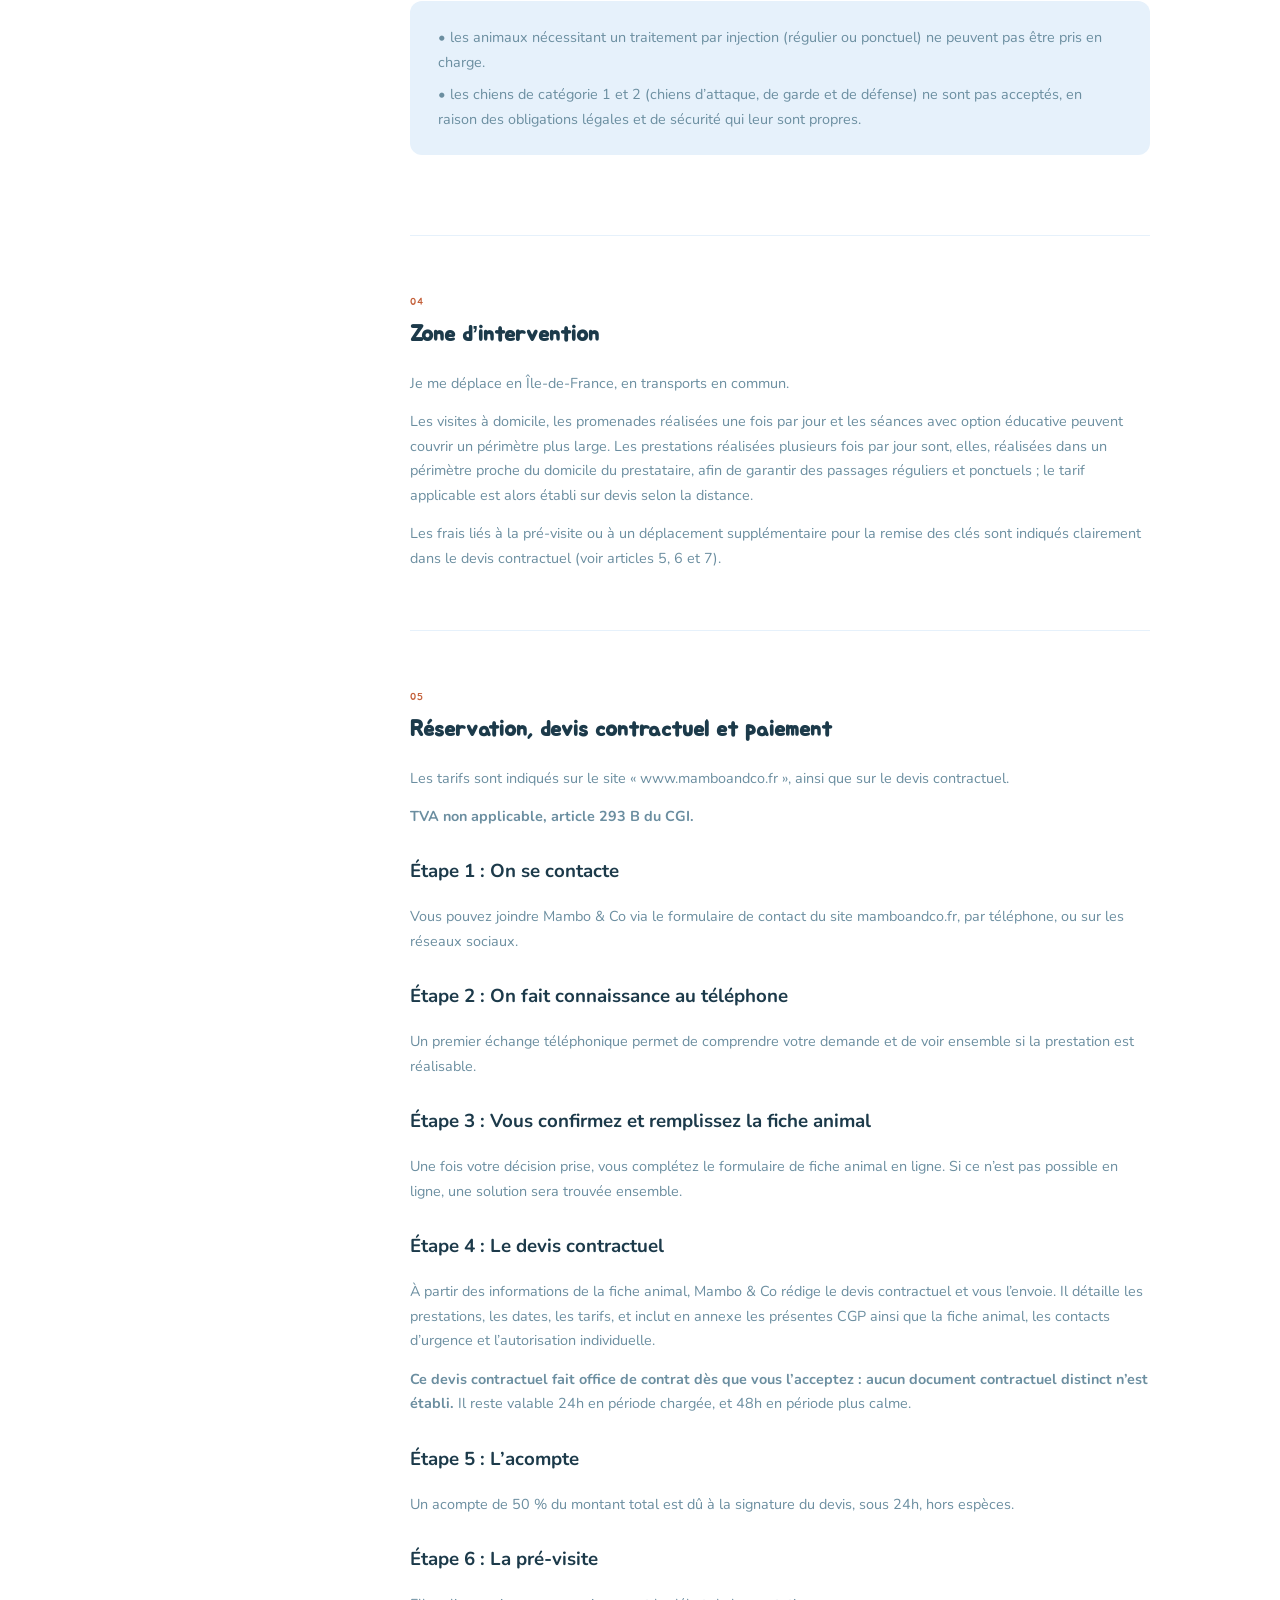
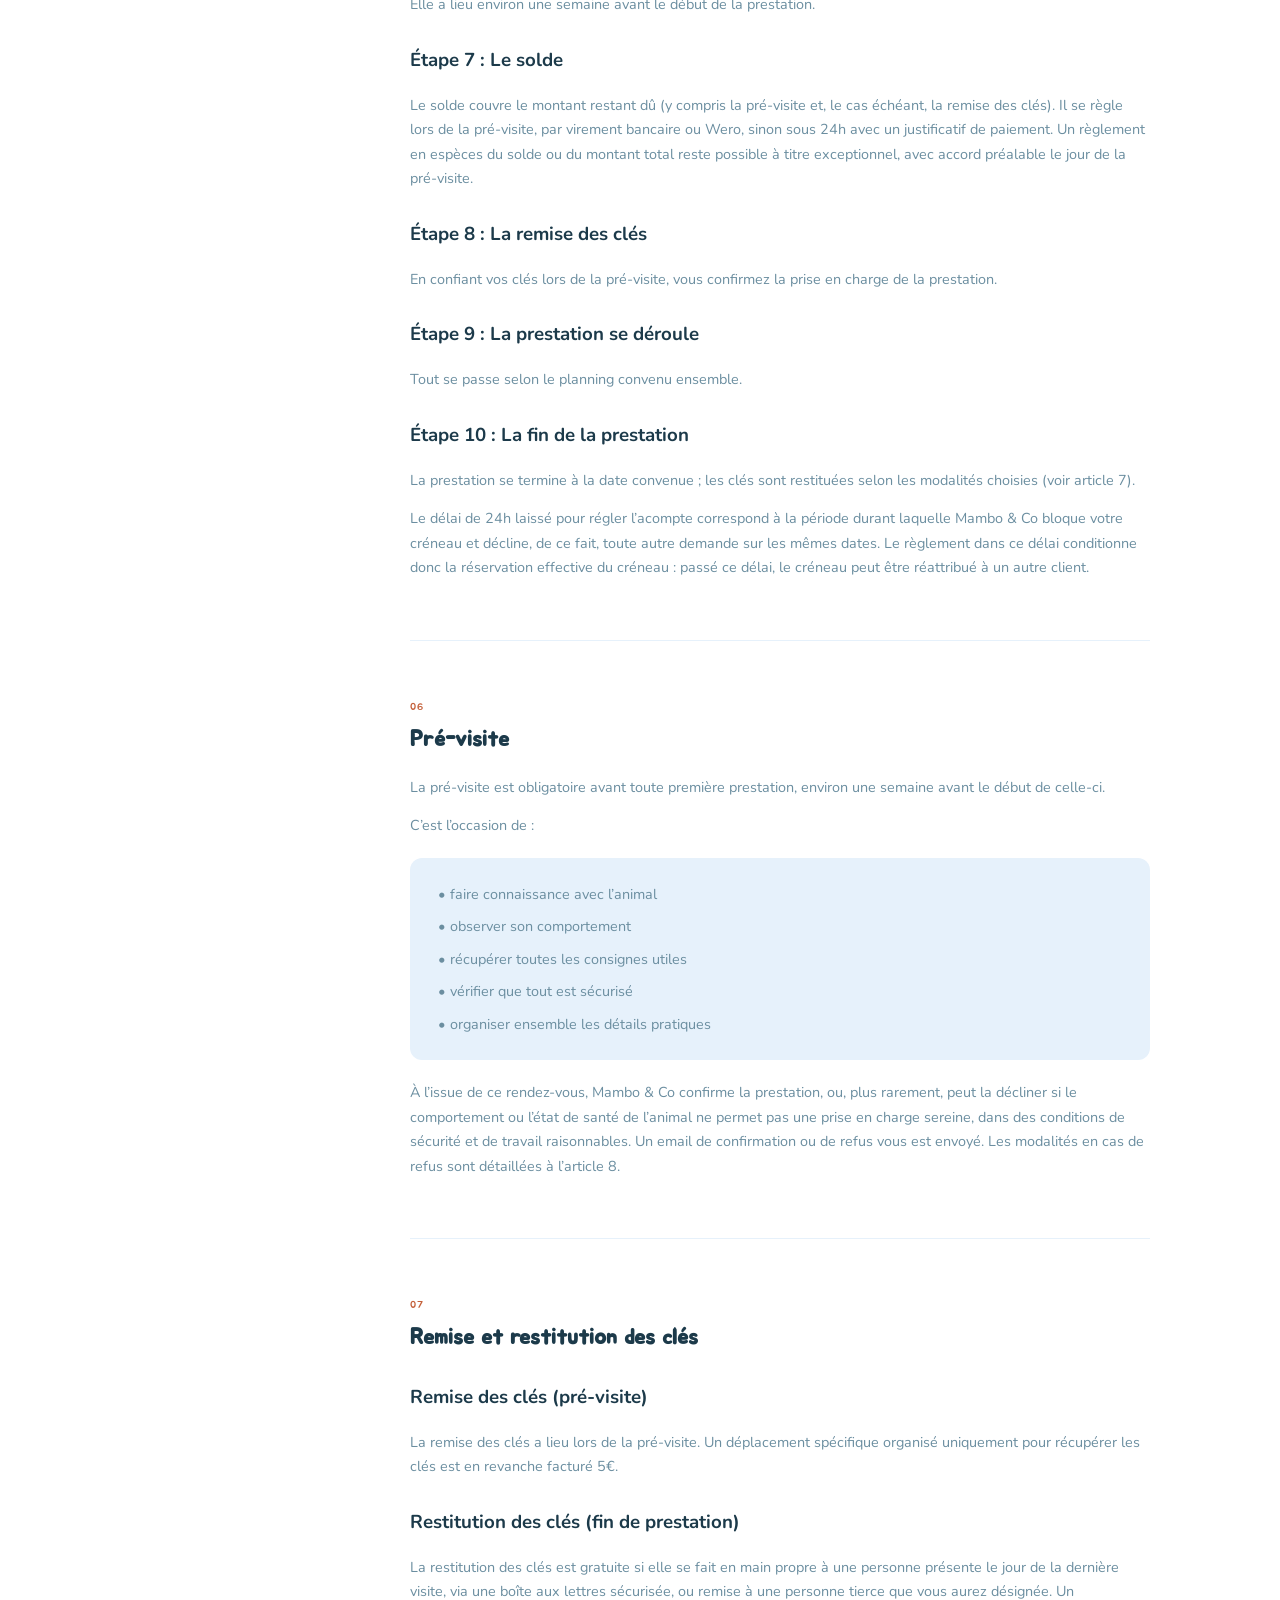
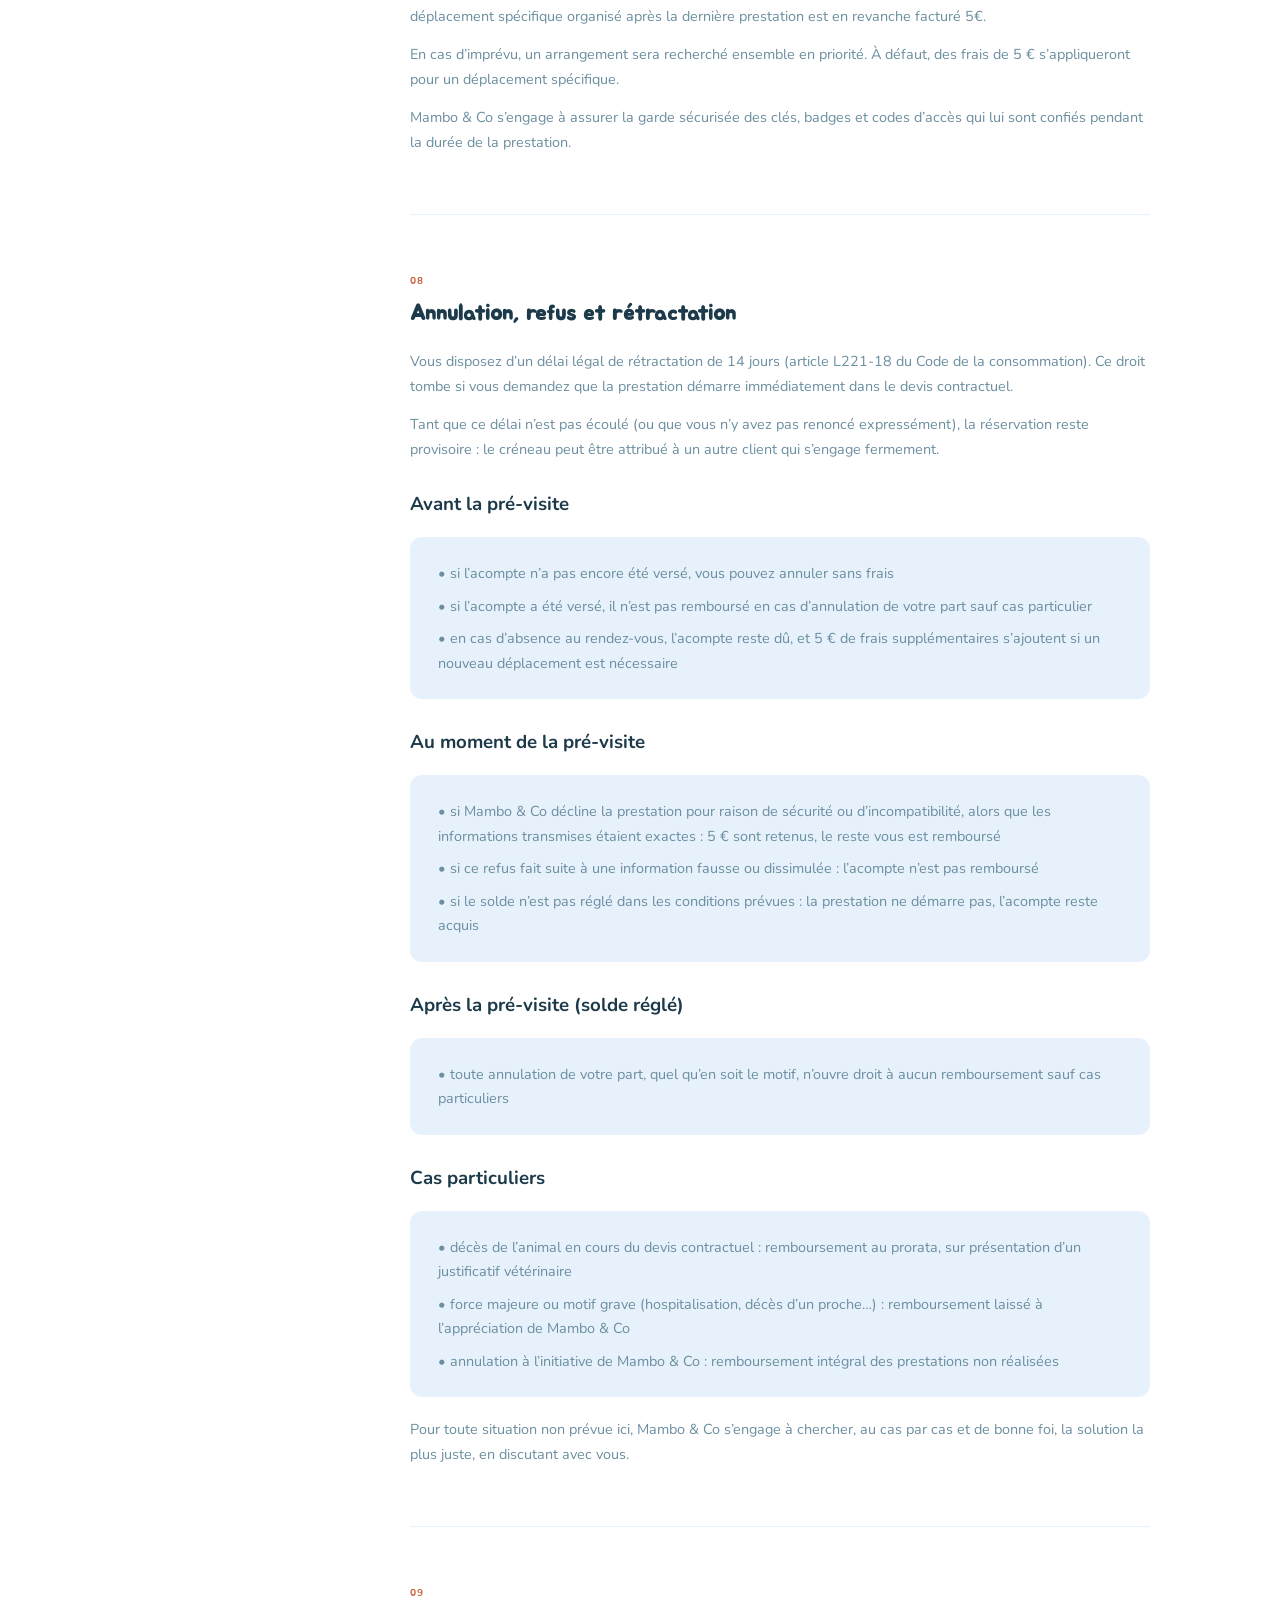
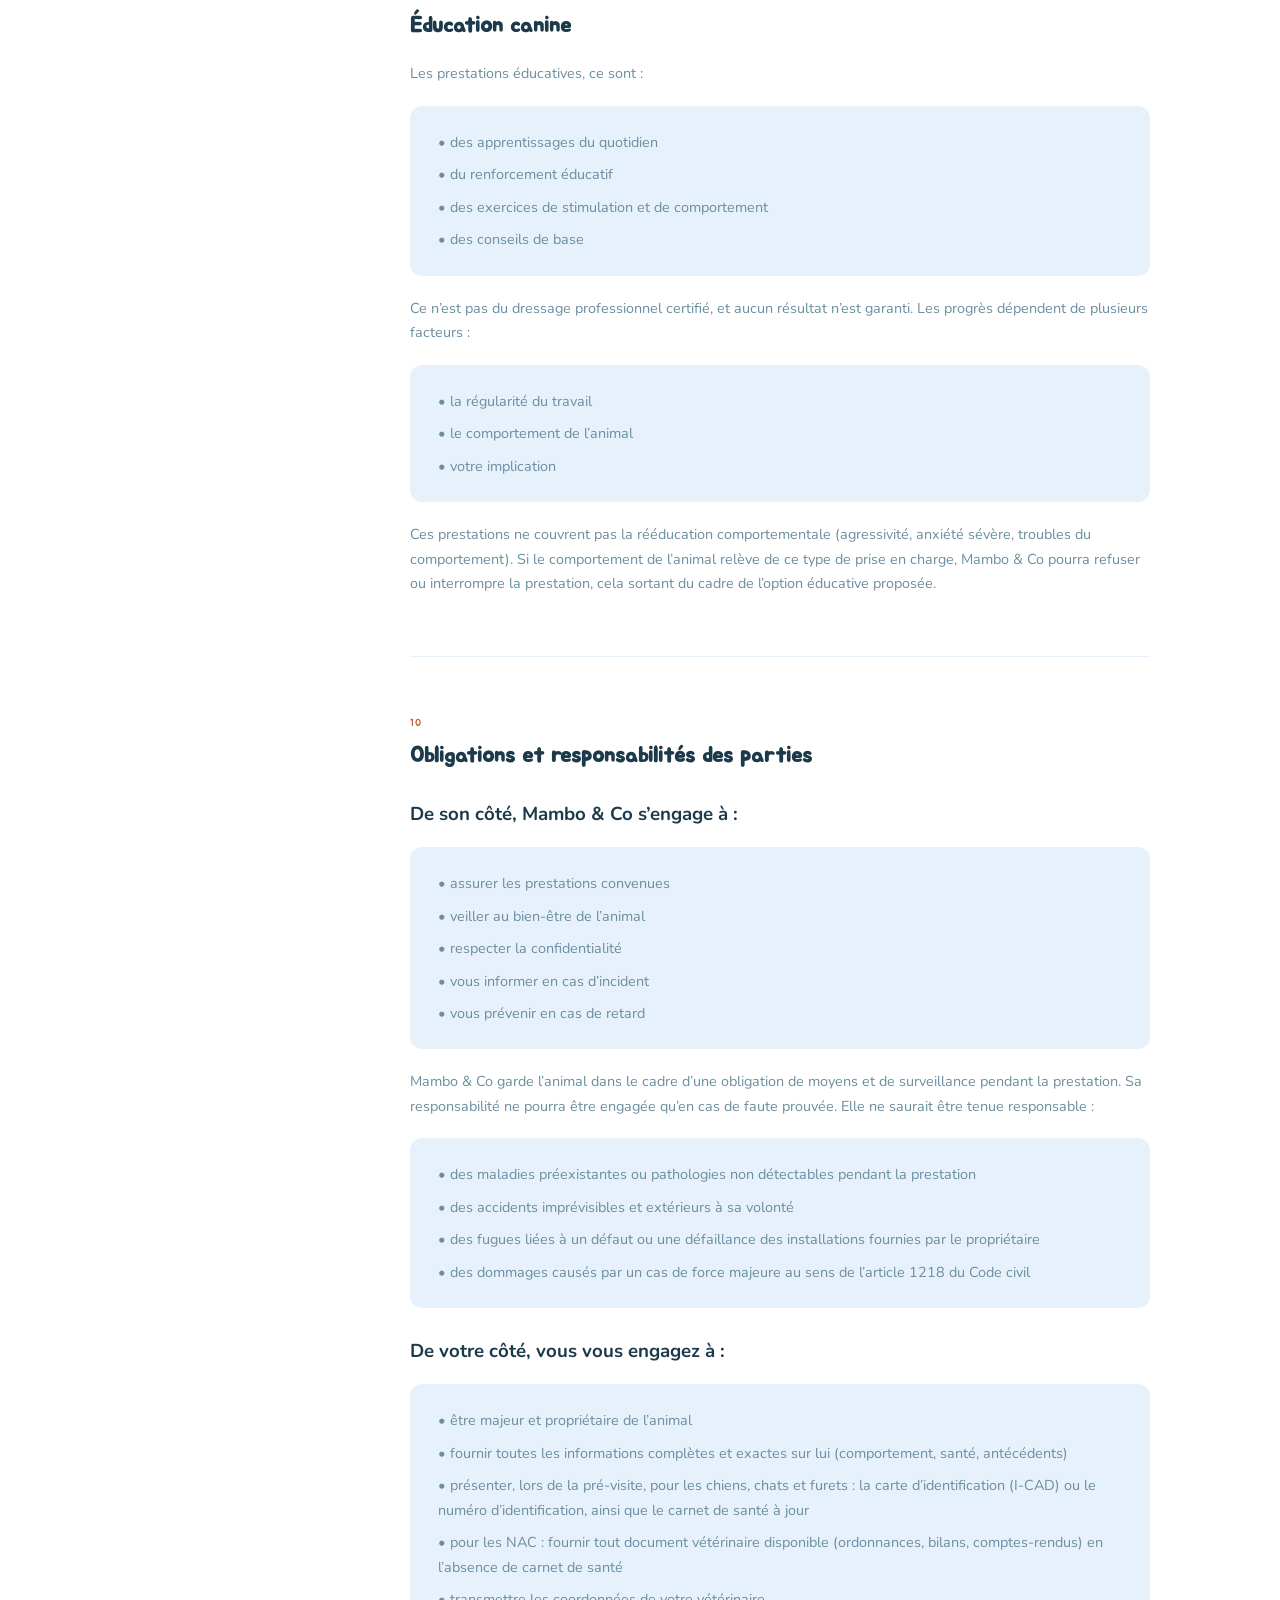
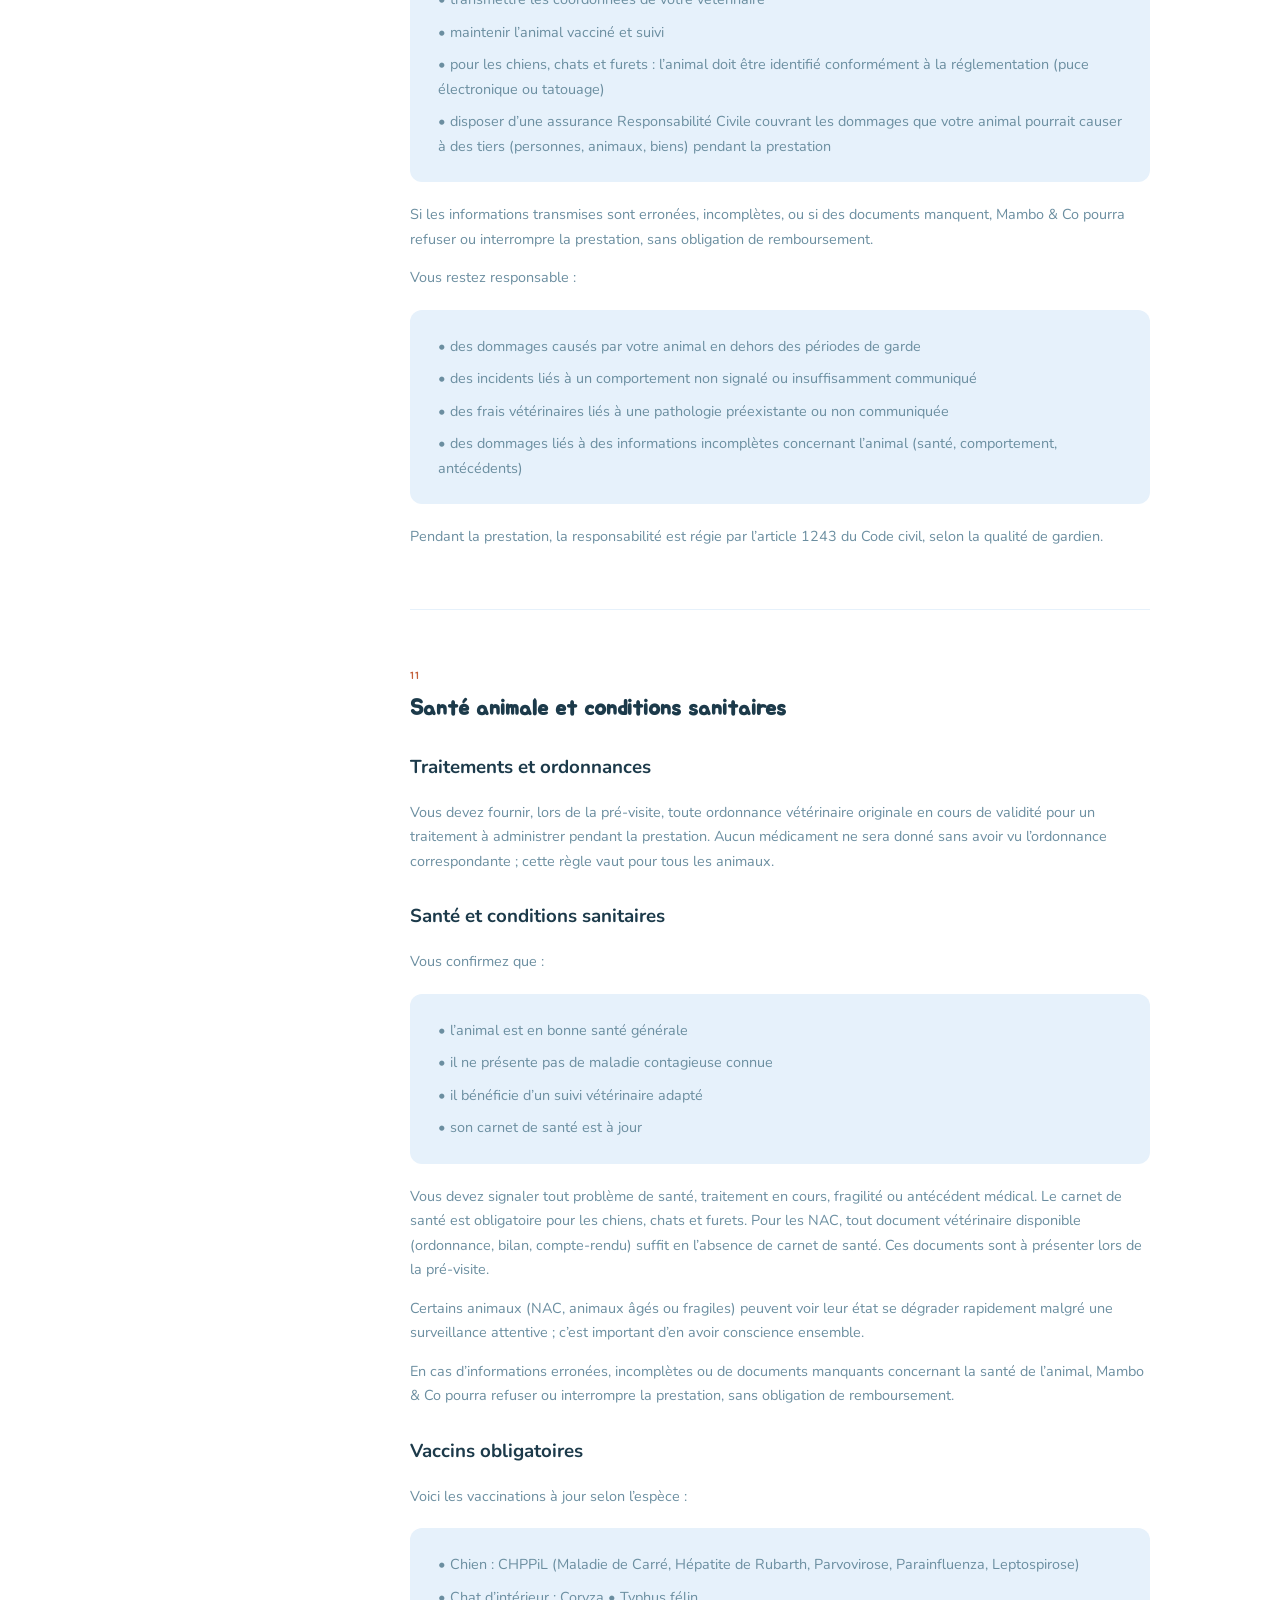
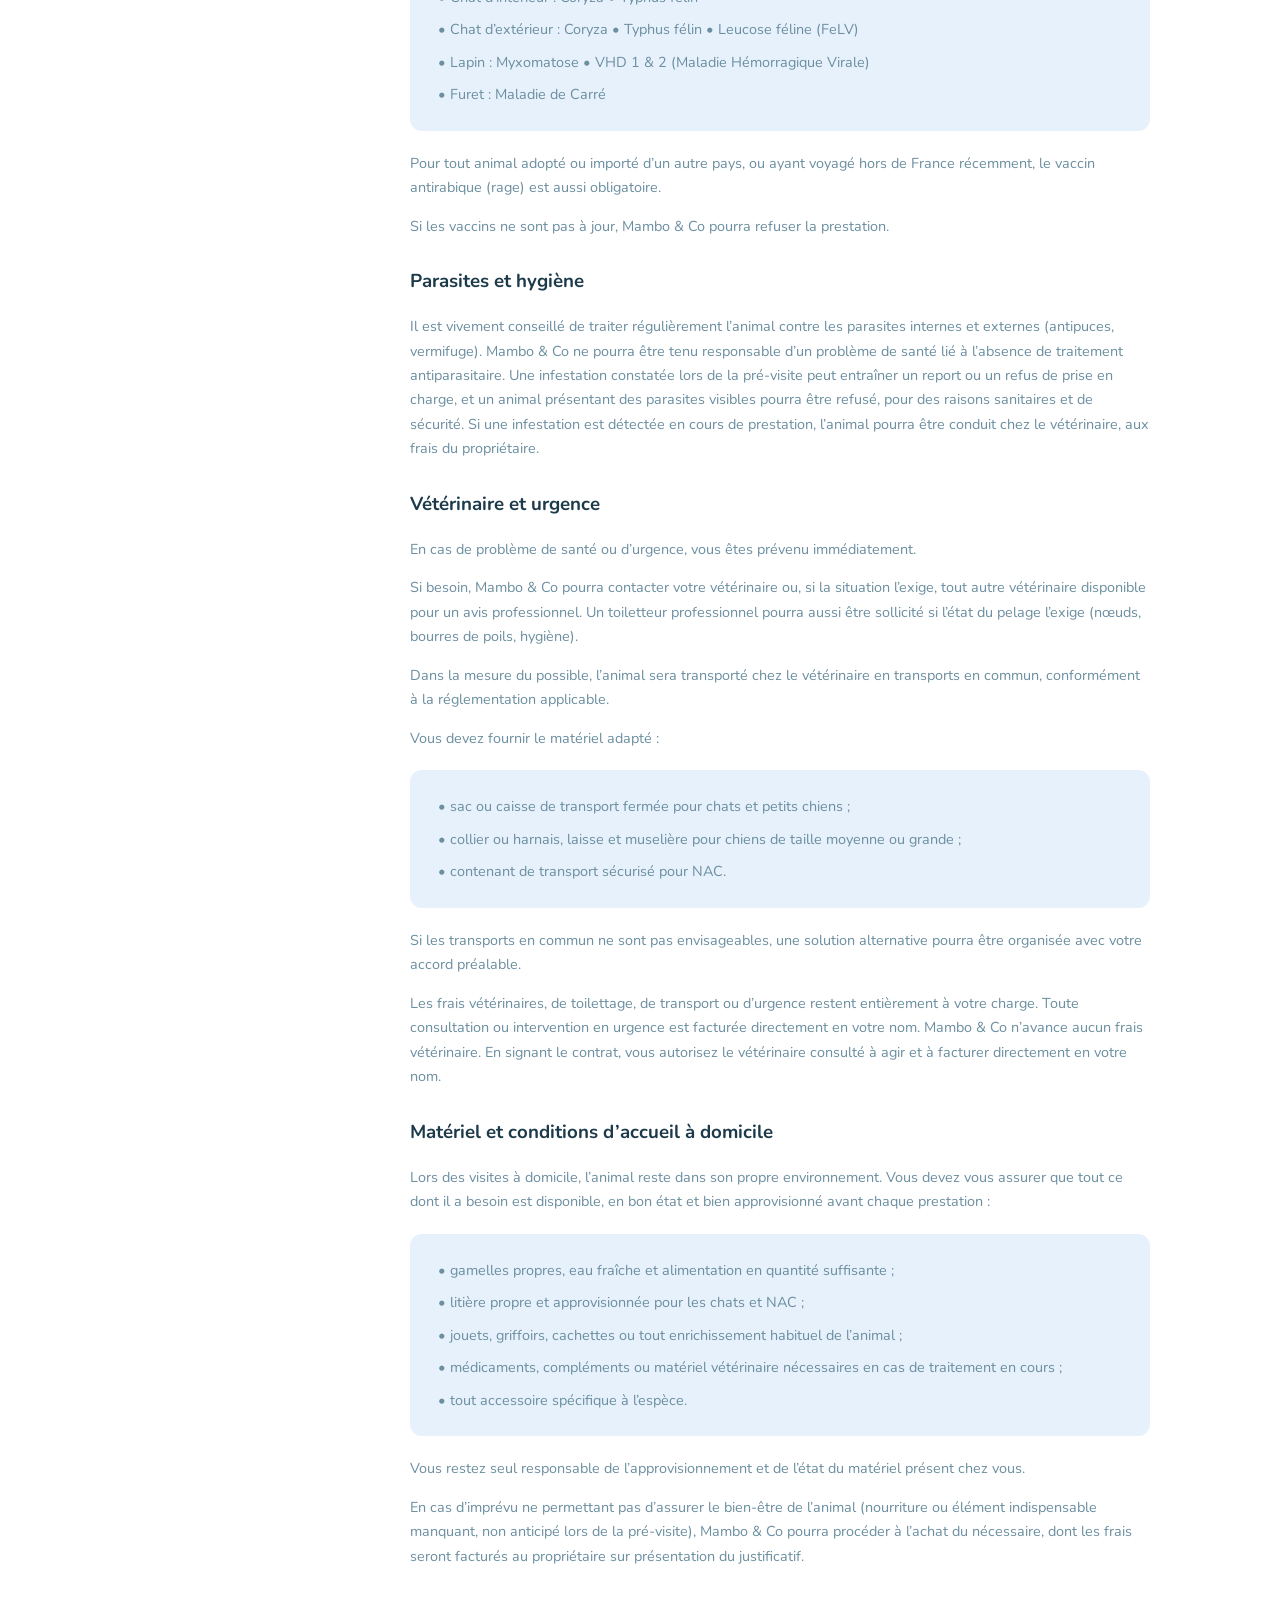
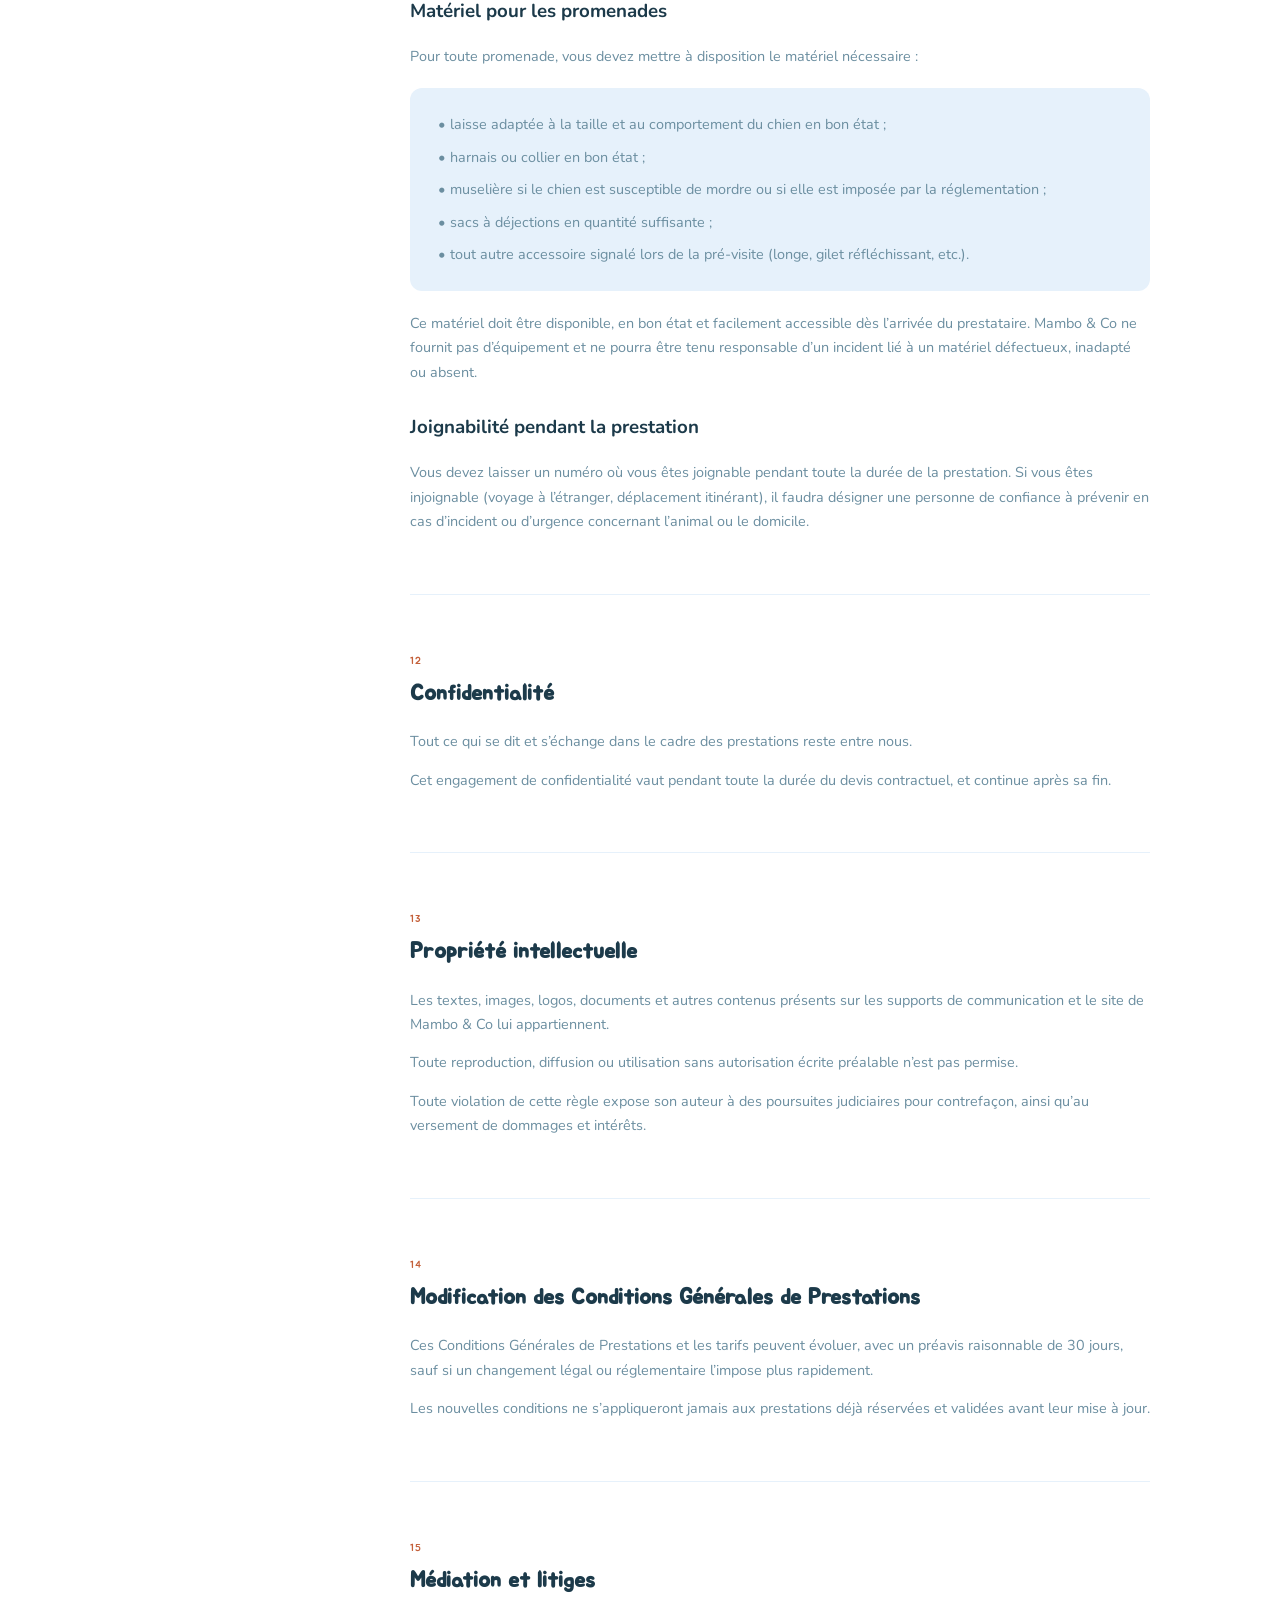
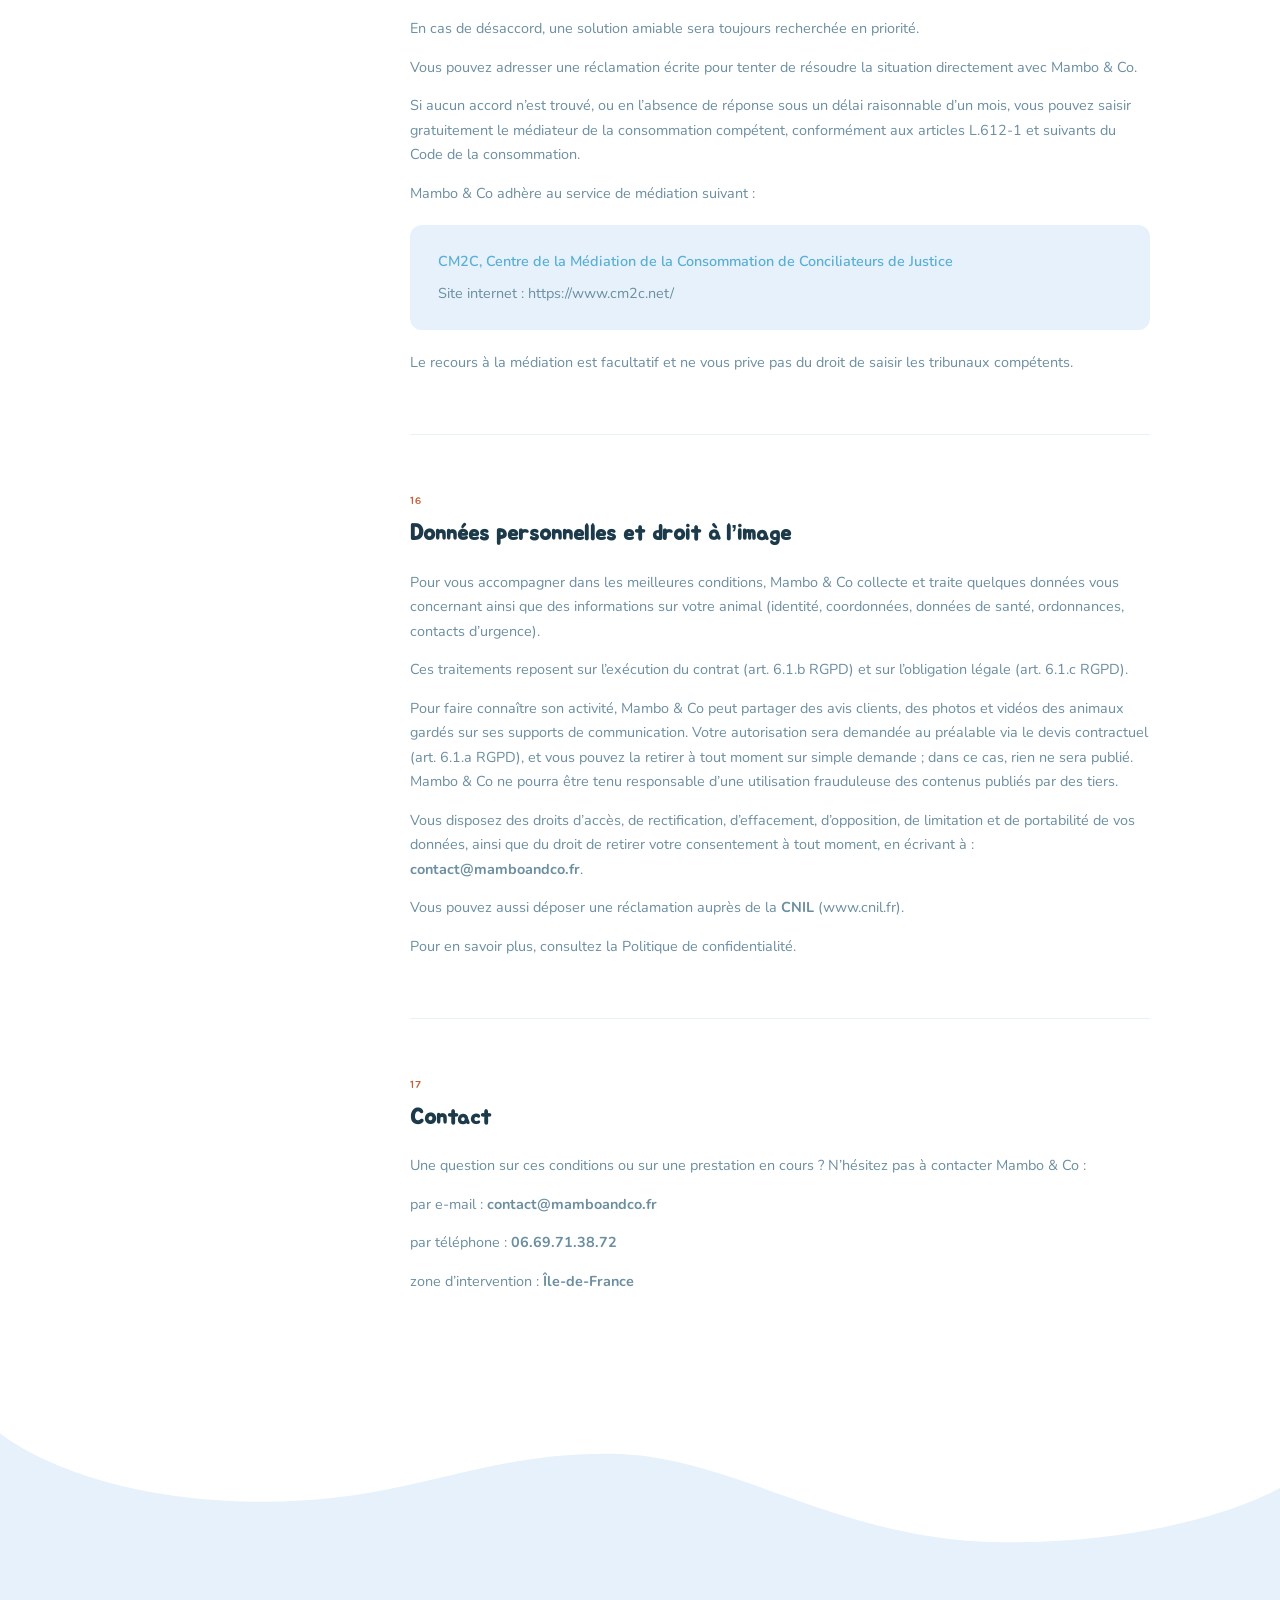
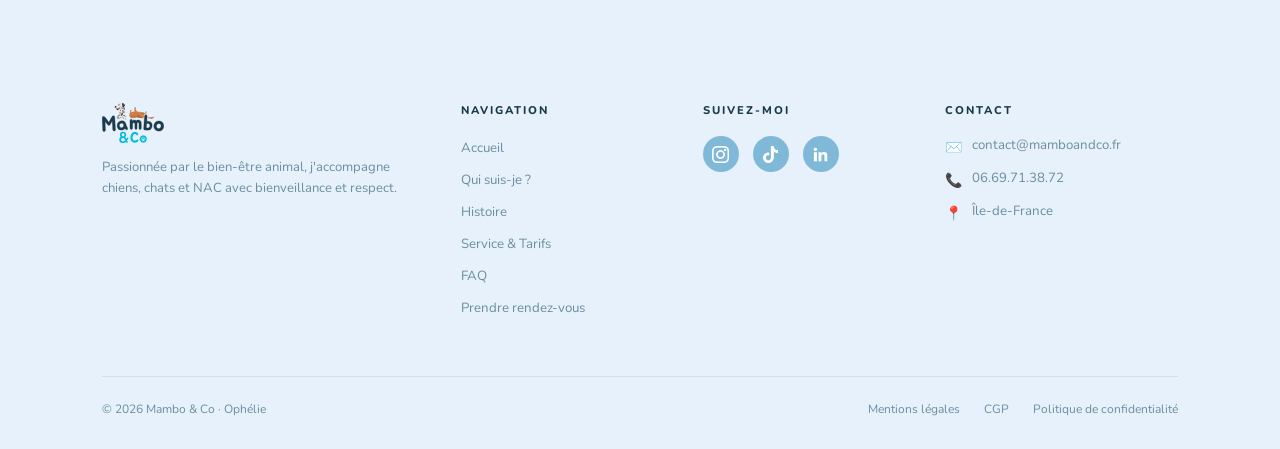
==== commit 28eb3c88: "MAJ - V2" ====
--- a/cgp.html
+++ b/cgp.html
@@ -228,7 +228,7 @@
     <div class="legal-section" id="article4">
       <span class="legal-section-num">04</span>
       <h2>Zone d’intervention</h2>
-      <p>Je me déplace en Île-de-France, dans les départements 75, 92, 93 et 95, en transports en commun.</p>
+      <p>Je me déplace en Île-de-France, en transports en commun.</p>
       <p>Les visites à domicile, les promenades réalisées une fois par jour et les séances avec option éducative peuvent couvrir un périmètre plus large. Les prestations réalisées plusieurs fois par jour sont, elles, réalisées dans un périmètre proche du domicile du prestataire, afin de garantir des passages réguliers et ponctuels ; le tarif applicable est alors établi sur devis selon la distance.</p>
       <p>Les frais liés à la pré-visite ou à un déplacement supplémentaire pour la remise des clés sont indiqués clairement dans le devis contractuel (voir articles 5, 6 et 7).</p>
     </div>
@@ -521,7 +521,7 @@
       <p>Une question sur ces conditions ou sur une prestation en cours ? N’hésitez pas à contacter Mambo &amp; Co :</p>
       <p>par e-mail : <strong>contact@mamboandco.fr</strong></p>
       <p>par téléphone : <strong>06.69.71.38.72</strong></p>
-      <p>zone d’intervention : <strong>Île-de-France (75, 92, 93, 95)</strong></p>
+      <p>zone d’intervention : <strong>Île-de-France</strong></p>
     </div>
 
   </div>
@@ -573,7 +573,7 @@
       <h4>Contact</h4>
       <div class="contact-item"><span class="contact-icon">✉️</span> contact@mamboandco.fr</div>
       <div class="contact-item"><span class="contact-icon">📞</span> 06.69.71.38.72</div>
-      <div class="contact-item"><span class="contact-icon">📍</span> Région parisienne (75, 92, 93, 95)</div>
+      <div class="contact-item"><span class="contact-icon">📍</span> Île-de-France</div>
     </div>
   </div>
   <div class="footer-bottom">
--- a/css/style.css
+++ b/css/style.css
@@ -758,7 +758,7 @@
 
 .about-presentation {
   display: grid; grid-template-columns: 0.65fr 1.2fr;
-  gap: 52px; align-items: center;
+  gap: 100px; align-items: center;
 }
 
 .about-photo-bg { position: relative; display: flex; justify-content: center; }
@@ -858,7 +858,7 @@
 
 .histoire-inner {
   max-width: 1100px; margin: 0 auto;
-  display: flex; flex-direction: column; gap: 100px;
+  display: flex; flex-direction: column;
 }
 
 .histoire-header { text-align: center; }
@@ -1049,7 +1049,7 @@
 .tarif-badge {
   display: inline-block; align-self: start;
   background: var(--blue-pale); color: var(--navy);
-  font-size: .72rem; font-weight: 700; letter-spacing: .04em; text-transform: uppercase;
+  font-family: var(--font-title); font-size: .82rem; font-weight: 500; letter-spacing: .04em; text-transform: uppercase;
   padding: 5px 12px; border-radius: 100px;
   border: 1px solid rgba(28,58,74,.1);
 }
